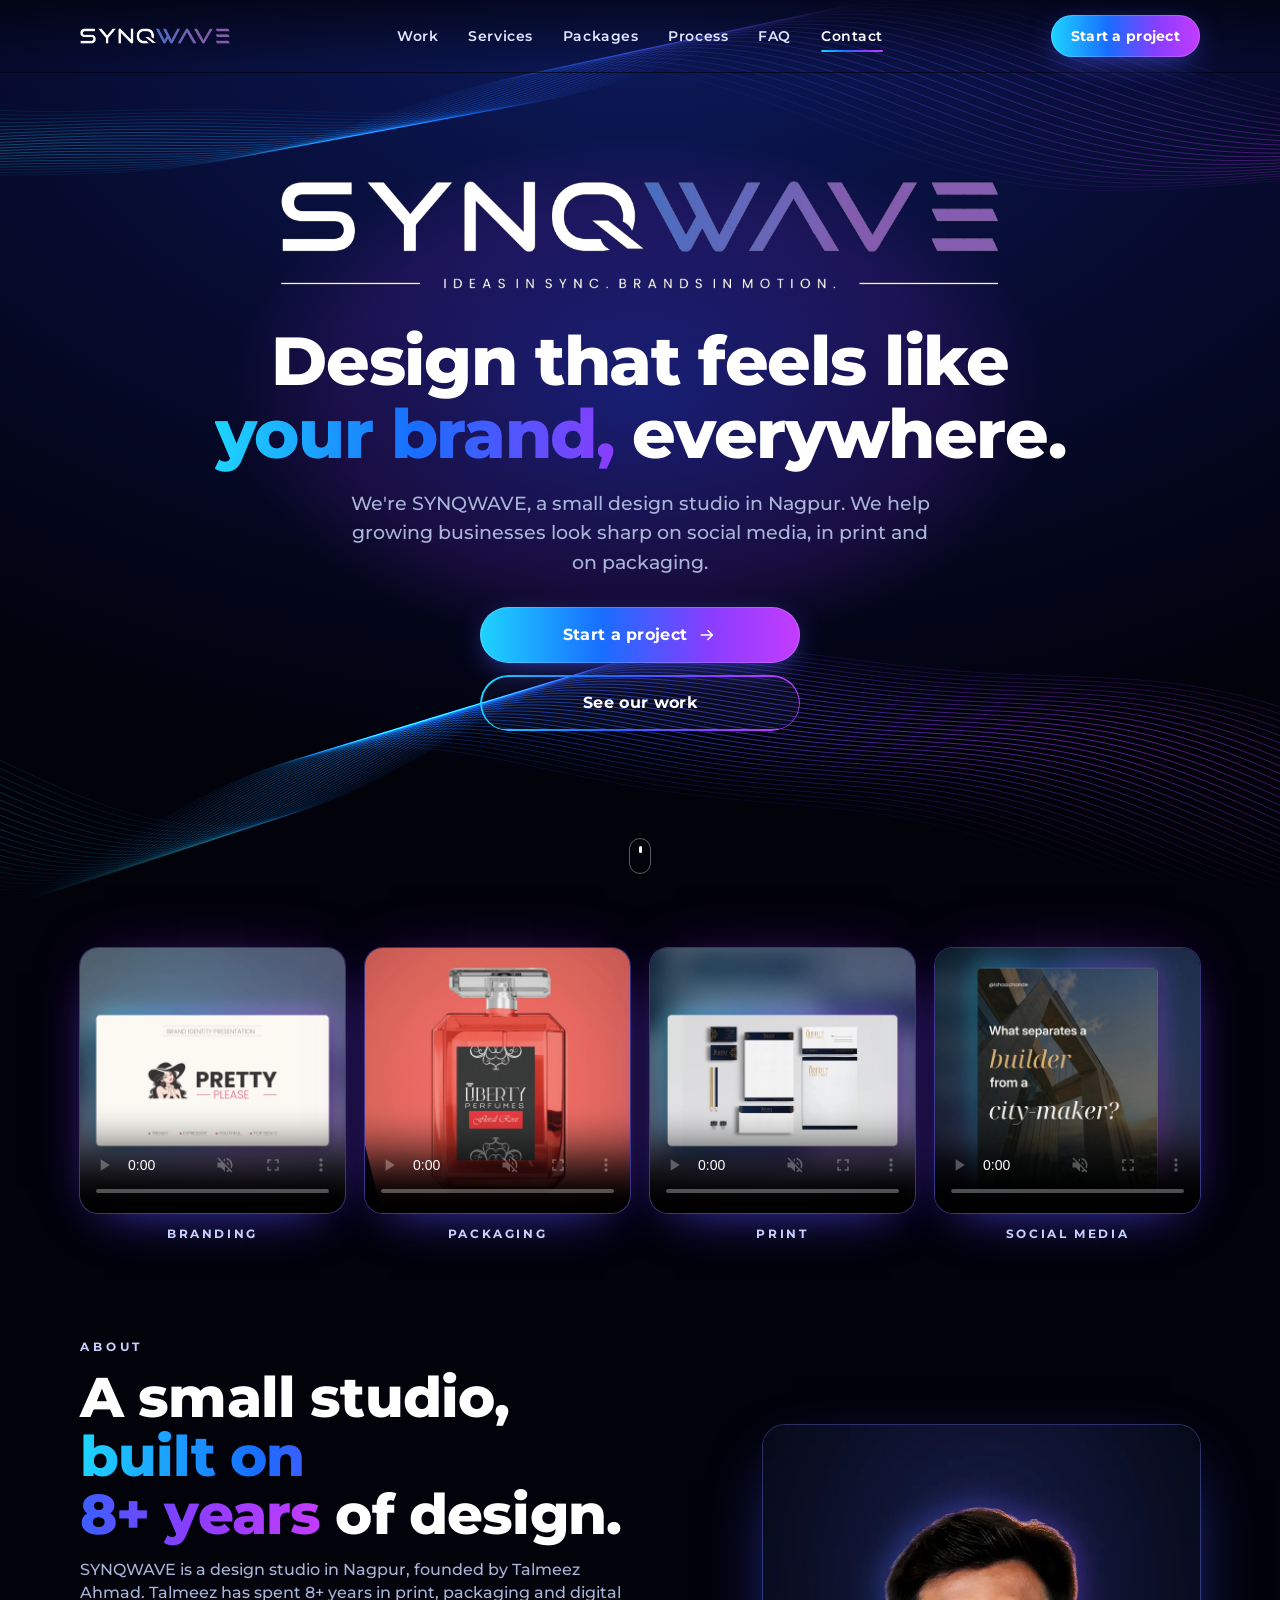
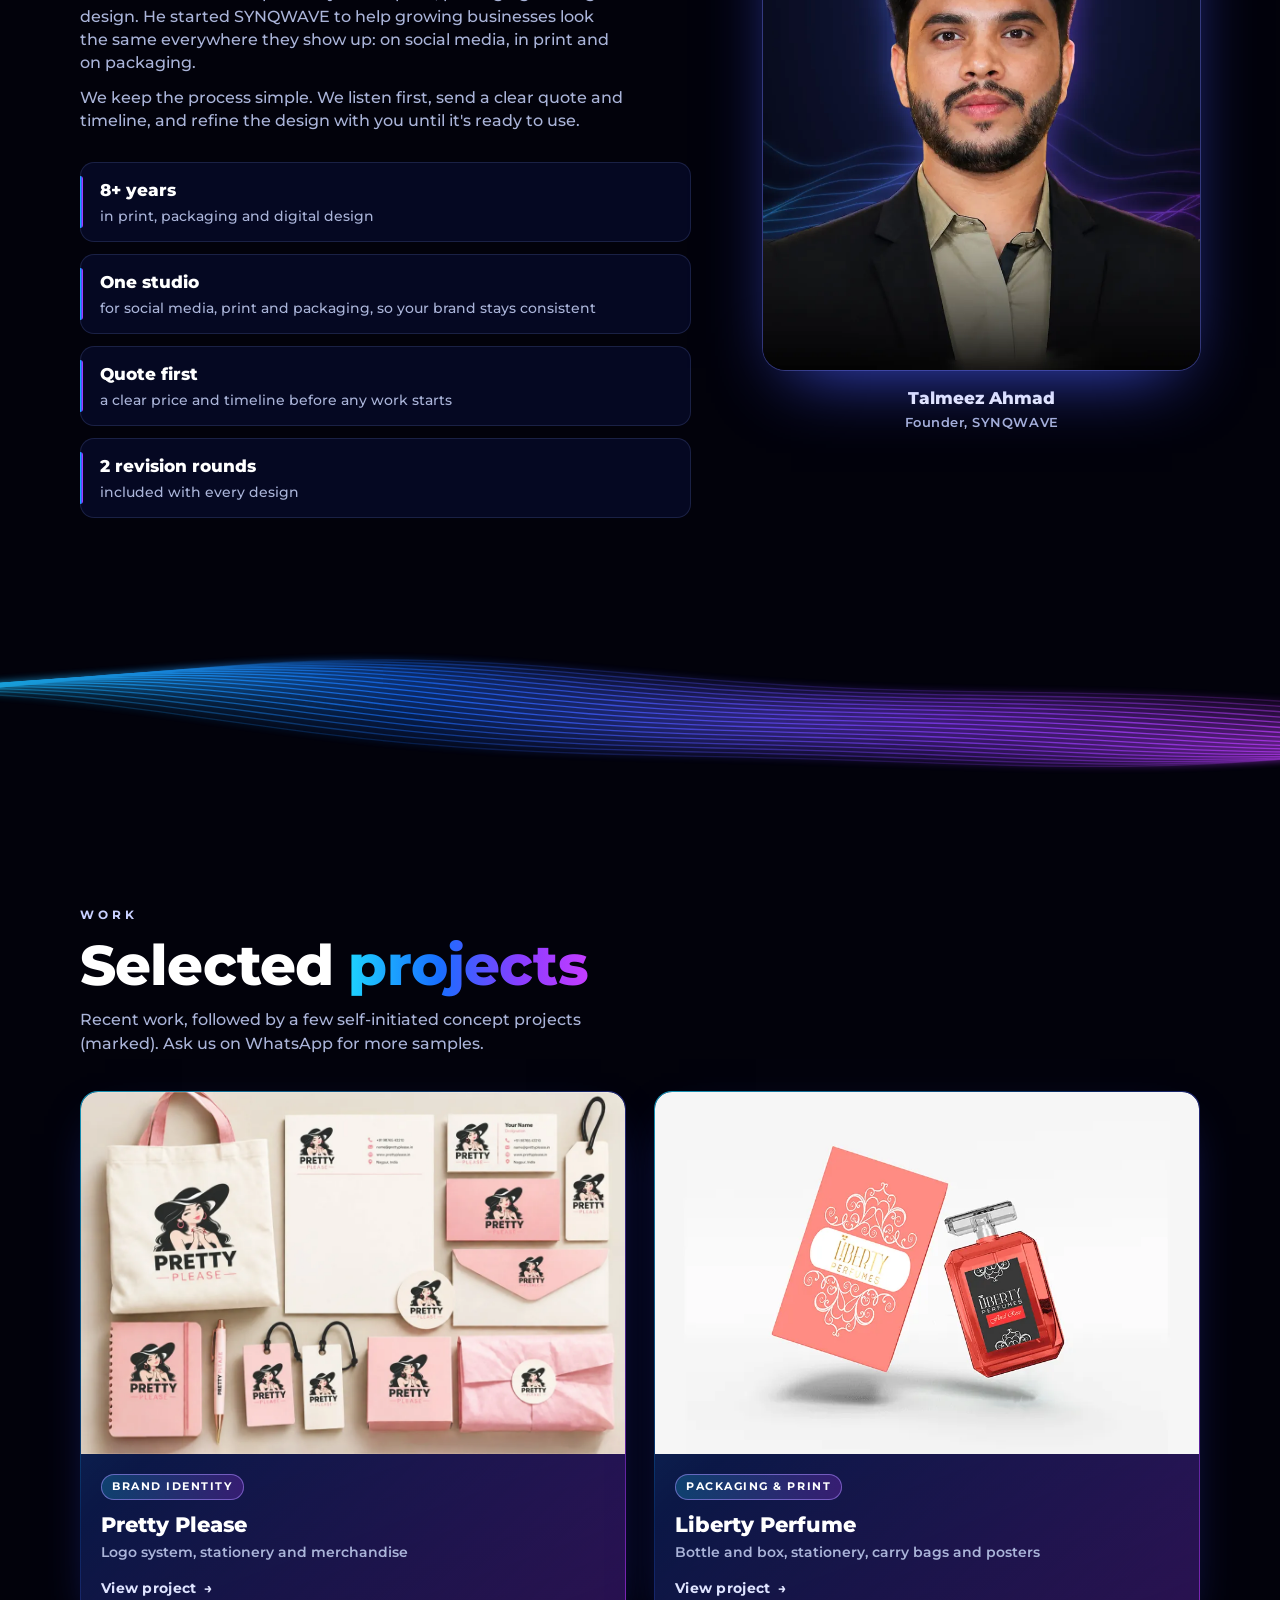
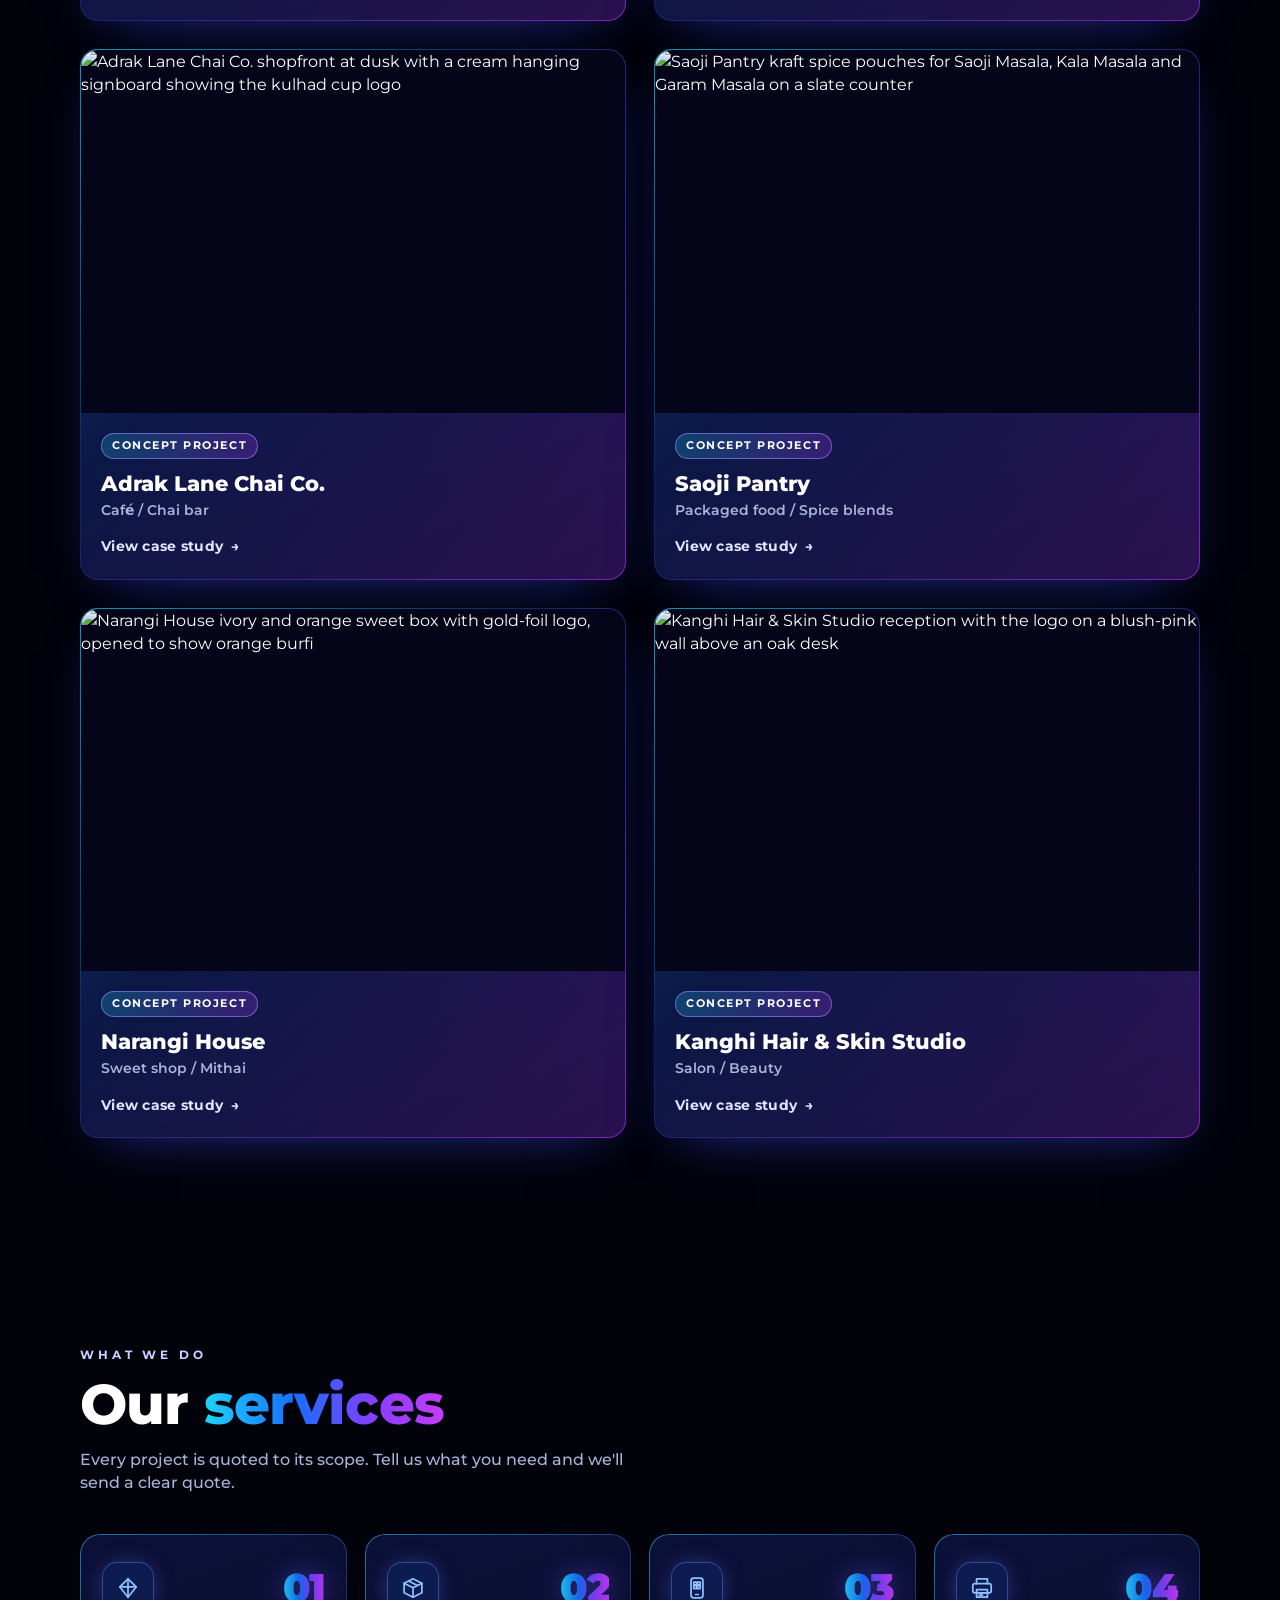
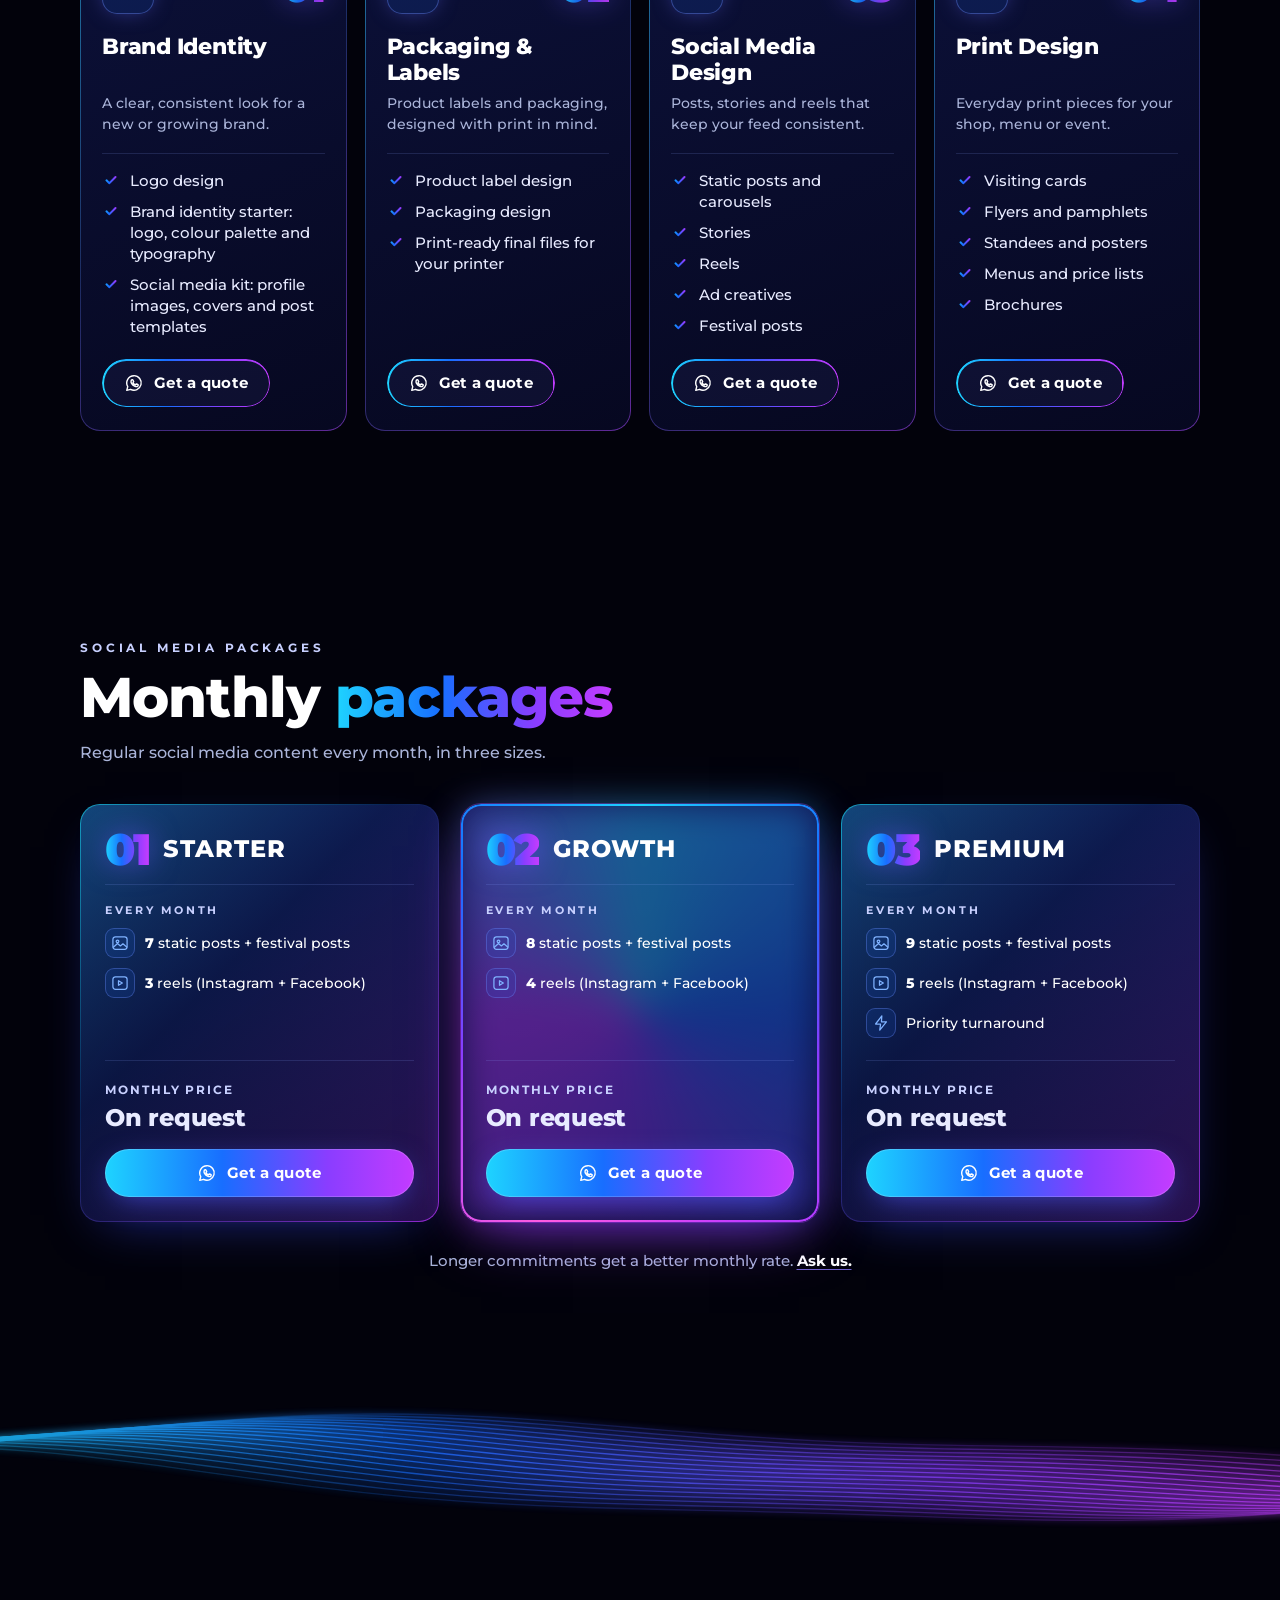
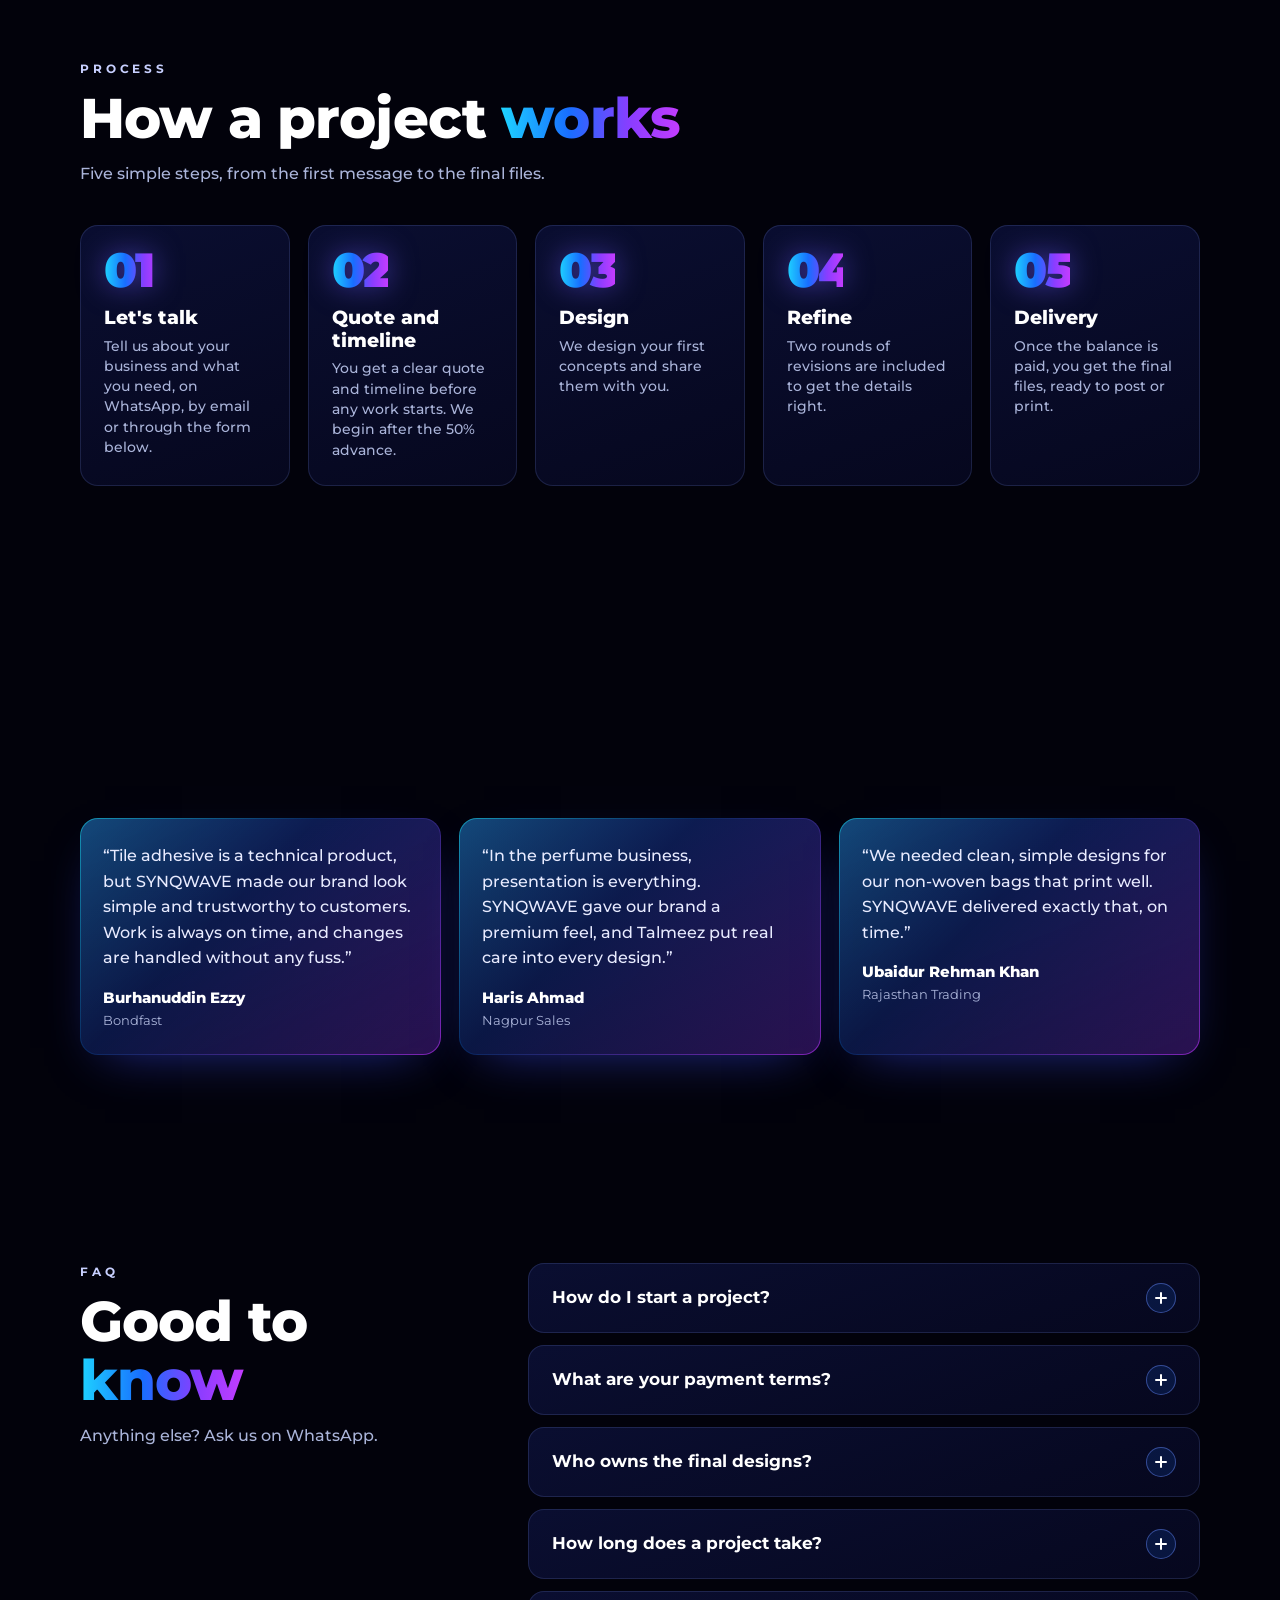
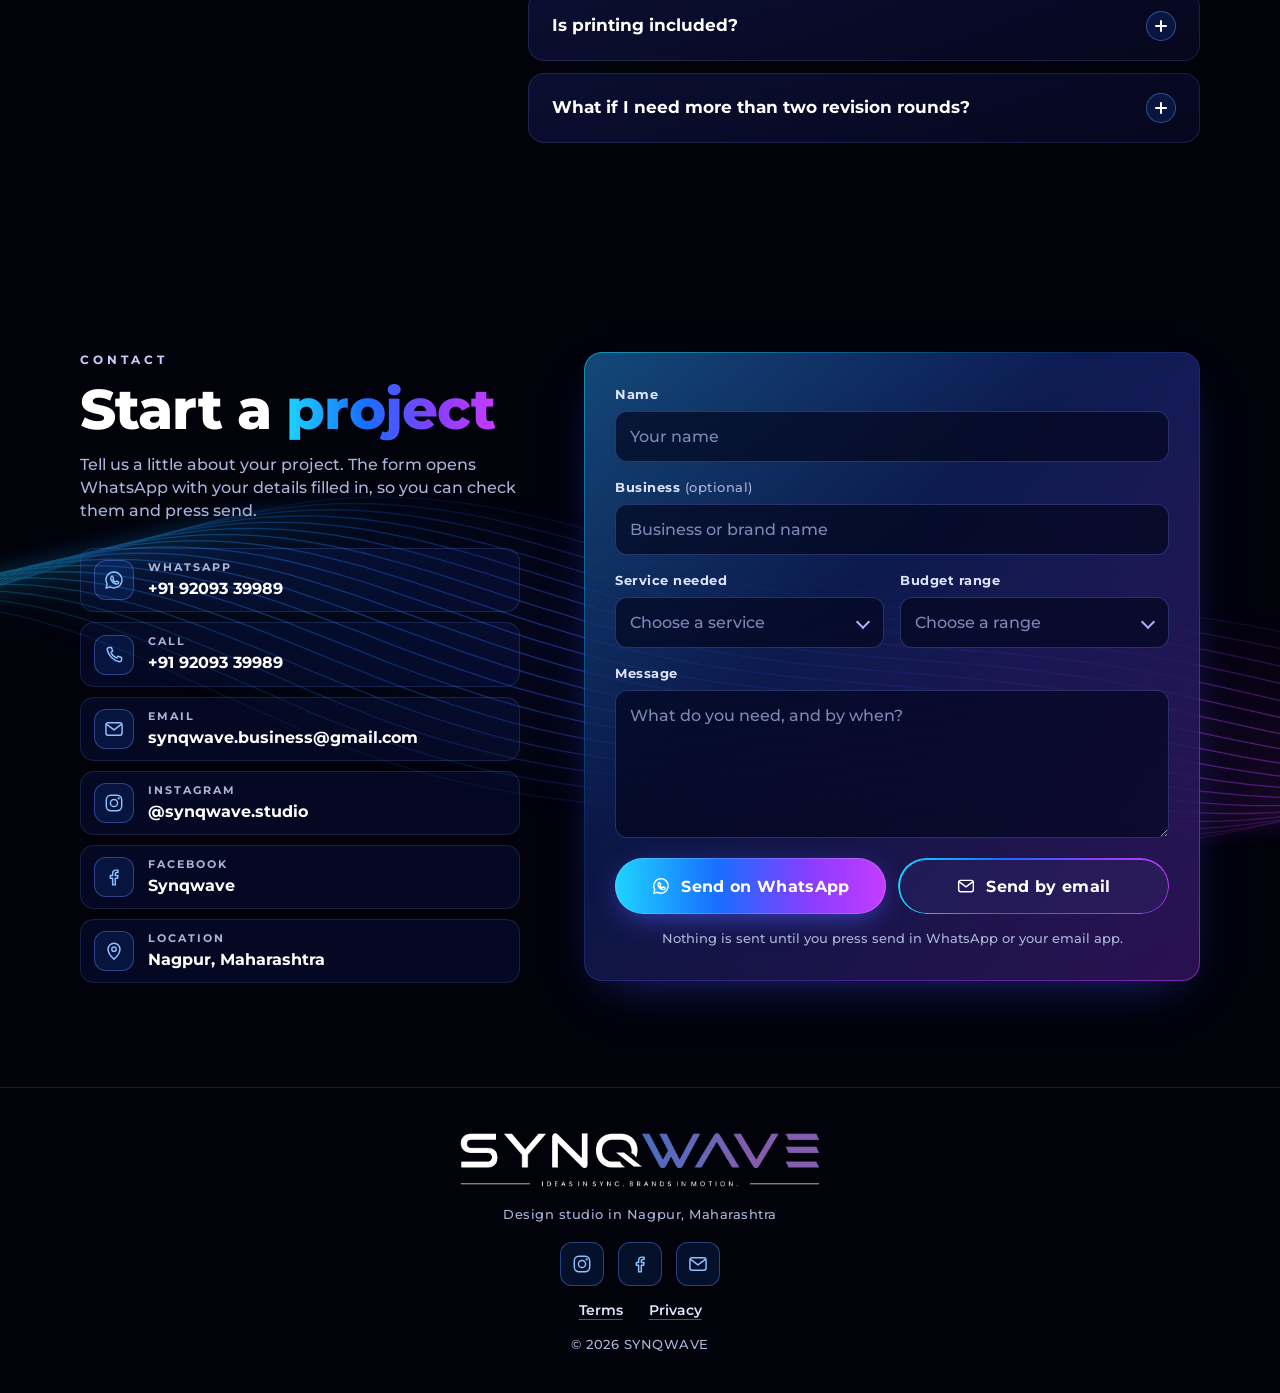
==== index.html @ 91fc38eb "Footer: add Email icon button (mailto, after Instagram/Facebook); contact Email row: fluid font on n" ====
<!doctype html>
<html lang="en">
<head>
<meta charset="utf-8">
<meta name="viewport" content="width=device-width, initial-scale=1, viewport-fit=cover">
<title>SYNQWAVE | Creative Design &amp; Branding Studio in Nagpur</title>
<meta name="description" content="SYNQWAVE is a small design studio in Nagpur, Maharashtra. Brand identity, packaging and labels, social media design and print design for growing businesses.">
<link rel="canonical" href="https://synqwave.co/">
<meta name="theme-color" content="#02020b">
<meta property="og:site_name" content="SYNQWAVE">
<meta property="og:title" content="SYNQWAVE | Creative Design &amp; Branding Studio in Nagpur">
<meta property="og:description" content="Design that feels like your brand, everywhere. A small design studio in Nagpur for social media, print and packaging.">
<meta property="og:type" content="website">
<meta property="og:url" content="https://synqwave.co/">
<meta property="og:image" content="https://synqwave.co/og.jpg">
<meta property="og:image:alt" content="SYNQWAVE logo: Ideas in sync. Brands in motion.">
<meta property="og:image:width" content="1200">
<meta property="og:image:height" content="630">
<meta property="og:locale" content="en_IN">
<meta name="twitter:card" content="summary_large_image">
<meta name="twitter:title" content="SYNQWAVE | Creative Design &amp; Branding Studio in Nagpur">
<meta name="twitter:description" content="SYNQWAVE is a small design studio in Nagpur, Maharashtra. Brand identity, packaging and labels, social media design and print design for growing businesses.">
<meta name="twitter:image" content="https://synqwave.co/og.jpg">
<link rel="icon" href="assets/favicon.png">
<link rel="preload" href="assets/montserrat.woff2" as="font" type="font/woff2" crossorigin>
<link rel="preload" href="assets/synqwave-logo.png" as="image">
<link rel="stylesheet" href="styles.css?v=4m">
<script type="application/ld+json">{"@context": "https://schema.org", "@type": "LocalBusiness", "name": "SYNQWAVE", "description": "SYNQWAVE is a small design studio in Nagpur, Maharashtra. Brand identity, packaging and labels, social media design and print design for growing businesses.", "url": "https://synqwave.co/", "image": "https://synqwave.co/og.jpg", "logo": "https://synqwave.co/og.jpg", "telephone": "+91 92093 39989", "email": "synqwave.business@gmail.com", "address": {"@type": "PostalAddress", "addressLocality": "Nagpur", "addressRegion": "Maharashtra", "addressCountry": "IN"}, "founder": {"@type": "Person", "name": "Talmeez Ahmad"}}</script>
<script src="content.js?v=4m" defer></script>
<script src="main.js?v=4m" defer></script>
</head>
<body>
<svg width="0" height="0" style="position:absolute" aria-hidden="true">
  <symbol id="i-wa" viewBox="0 0 24 24"><path d="M12 3.2a8.7 8.7 0 0 0-7.5 13.1L3.3 20.8l4.6-1.2A8.7 8.7 0 1 0 12 3.2z"/><path d="M9 8.4c.2-.4.5-.4.8-.4h.5c.2 0 .4.1.5.4l.7 1.7c.1.2 0 .5-.1.6l-.5.6c-.1.1-.2.3 0 .5.3.6 1.3 1.8 2.6 2.3.2.1.4 0 .5-.1l.6-.7c.2-.2.4-.2.6-.1l1.6.8c.2.1.3.3.3.5 0 .6-.3 1.4-1.1 1.7-.7.3-1.6.4-3.4-.4-1.9-.9-3.3-2.8-3.7-3.6-.4-.8-.6-1.7-.4-2.5.1-.6.3-1 .5-1.3z"/></symbol>
  <symbol id="i-call" viewBox="0 0 24 24"><path d="M6.6 3.8h2.6l1.4 4-2 1.3a11.5 11.5 0 0 0 6.3 6.3l1.3-2 4 1.4v2.6a2 2 0 0 1-2.2 2A16.8 16.8 0 0 1 4.6 6a2 2 0 0 1 2-2.2z"/></symbol>
  <symbol id="i-mail" viewBox="0 0 24 24"><rect x="3.2" y="5.2" width="17.6" height="13.6" rx="2.4"/><path d="M4 7l8 6 8-6"/></symbol>
  <symbol id="i-ig" viewBox="0 0 24 24"><rect x="3.6" y="3.6" width="16.8" height="16.8" rx="5"/><circle cx="12" cy="12" r="3.9"/><circle cx="17.1" cy="6.9" r=".5"/></symbol>
  <symbol id="i-fb" viewBox="0 0 24 24"><path d="M13.4 20.6v-7.3h2.5l.4-2.9h-2.9V8.6c0-.8.3-1.4 1.5-1.4h1.5V4.6c-.3 0-1.2-.1-2.2-.1-2.2 0-3.7 1.3-3.7 3.8v2.1H8v2.9h2.5v7.3z"/></symbol>
  <symbol id="i-pin" viewBox="0 0 24 24"><path d="M12 21s-6.5-6.1-6.5-11A6.5 6.5 0 0 1 18.5 10c0 4.9-6.5 11-6.5 11z"/><circle cx="12" cy="10" r="2.4"/></symbol>
  <symbol id="i-arrow" viewBox="0 0 24 24"><path d="M5 12h13M13 6.5l5.5 5.5-5.5 5.5"/></symbol>
</svg>
<a class="skip" href="#main">Skip to content</a>

<header class="nav" id="nav">
  <div class="wrap nav-in">
    <a class="brand" href="#home" aria-label="SYNQWAVE home"><img src="assets/synqwave-wordmark.png" alt="SYNQWAVE" width="560" height="58"></a>
    <nav class="links" aria-label="Main">
      <a href="#work">Work</a><a href="#services">Services</a><a href="#packages">Packages</a><a href="#process">Process</a><a href="#faq">FAQ</a><a href="#contact">Contact</a>
    </nav>
    <div class="nav-act">
      <a class="btn btn-p btn-sm nav-cta" href="#contact">Start a project</a>
      <button class="burger" id="burger" type="button" aria-label="Open menu" aria-expanded="false" aria-controls="menu"><span></span><span></span><span></span></button>
    </div>
  </div>
  <div class="menu" id="menu" hidden>
    <nav class="menu-in wrap" aria-label="Mobile">
      <a href="#work"><i>01</i>Work</a>
      <a href="#services"><i>02</i>Services</a>
      <a href="#packages"><i>03</i>Packages</a>
      <a href="#process"><i>04</i>Process</a>
      <a href="#faq"><i>05</i>FAQ</a>
      <a href="#contact"><i>06</i>Contact</a>
      <a class="btn btn-p btn-lg" href="#contact">Start a project</a>
      <a class="menu-call" href="https://wa.me/919209339989" target="_blank" rel="noopener">or WhatsApp +91 92093 39989</a>
    </nav>
  </div>
</header>

<main id="main">
<section class="hero" id="home">
  <canvas class="hero-waves" id="waves" aria-hidden="true"></canvas>
  <div class="hero-glow" aria-hidden="true"></div>
  <div class="wrap hero-in">
    <div class="logo-wrap"><img class="logo" src="assets/synqwave-logo.png" alt="SYNQWAVE logo: Ideas in sync. Brands in motion." width="1086" height="167"><span class="shine" aria-hidden="true"></span></div>
    <h1 class="headline"><span class="ln ln1">Design that feels like</span> <span class="ln ln2"><span class="grad-anim">your brand,</span> everywhere.</span></h1>
    <p class="lead">We're SYNQWAVE, a small design studio in Nagpur. We help growing businesses look sharp on social media, in print and on packaging.</p>
    <div class="cta hero-cta">
      <a class="btn btn-p btn-lg pulse" href="#contact">Start a project<svg class="bi" aria-hidden="true"><use href="#i-arrow"/></svg></a>
      <a class="btn btn-g btn-lg" href="#work">See our work</a>
    </div>
  </div>
  <a class="scroll" href="#about" aria-label="Scroll to About"></a>
</section>

<section class="svc-sec" id="services-video" aria-label="Services">
  <div class="wrap">
    <!-- Service videos (right after the hero): set serviceVideos in content.js. Hidden while empty. -->
    <div class="svc-row" id="svc-row" hidden></div>
  </div>
</section>

<section class="about" id="about">
  <div class="wrap about-in">
    <div class="about-txt">
      <div class="rv">
        <span class="kicker">About</span>
        <h2 class="h2">A small studio, <span class="grad">built on <span class="nw">8+ years</span></span> of design.</h2>
        <p class="intro">SYNQWAVE is a design studio in Nagpur, founded by Talmeez Ahmad. Talmeez has spent 8+ years in print, packaging and digital design. He started SYNQWAVE to help growing businesses look the same everywhere they show up: on social media, in print and on packaging.</p>
        <p class="intro">We keep the process simple. We listen first, send a clear quote and timeline, and refine the design with you until it's ready to use.</p>
      </div>
      <ul class="facts" data-stagger>
        <li class="rv"><b>8+ years</b><span>in print, packaging and digital design</span></li>
        <li class="rv"><b>One studio</b><span>for social media, print and packaging, so your brand stays consistent</span></li>
        <li class="rv"><b>Quote first</b><span>a clear price and timeline before any work starts</span></li>
        <li class="rv"><b>2 revision rounds</b><span>included with every design</span></li>
      </ul>
    </div>
    <figure class="founder rv" id="founder">
      <div class="founder-frame" id="founder-frame">
        <img class="waves drift" src="assets/waves-band.svg" alt="" aria-hidden="true">
        <img class="founder-logo" src="assets/synqwave-logo.png" alt="SYNQWAVE logo" width="1086" height="167" loading="lazy">
      </div>
      <figcaption><b>Talmeez Ahmad</b><span>Founder, SYNQWAVE</span></figcaption>
    </figure>
  </div>
</section>

<div class="band-wrap" aria-hidden="true"><img class="band drift" src="assets/waves-band.svg" alt=""></div>

<section class="work" id="work">
  <div class="wrap">
    <div class="rv">
      <span class="kicker">Work</span>
      <h2 class="h2">Selected <span class="grad">projects</span></h2>
      <p class="intro" id="work-intro" hidden>Recent work, followed by a few self-initiated concept projects (marked). Ask us on WhatsApp for more samples.</p>
    </div>
    <!-- Case studies: add entries to caseStudies in content.js. -->
    <div class="cases" id="cases" hidden></div>
    <!-- Case study viewer: filled from caseStudies in content.js when a card is tapped. -->
    <dialog class="cs" id="cs" aria-labelledby="cs-title">
      <button class="cs-x" type="button" aria-label="Close case study"><svg viewBox="0 0 24 24" aria-hidden="true"><path d="M6 6l12 12M18 6L6 18"/></svg></button>
      <div class="cs-scroll">
        <div class="cs-head"></div>
        <div class="cs-imgs"></div>
        <dl class="cs-dl"></dl>
        <div class="cs-foot"><a class="btn btn-p btn-md cs-cta" href="#contact">Start a project</a></div>
      </div>
    </dialog>
    <div class="empty panel rv" id="work-empty">
      <p>Selected projects coming soon. Ask us on WhatsApp for samples.</p>
      <a class="btn btn-p btn-md" href="https://wa.me/919209339989?text=Hi%20SYNQWAVE%2C%20could%20you%20share%20some%20samples%20of%20your%20work%3F" target="_blank" rel="noopener"><svg class="bi" aria-hidden="true"><use href="#i-wa"/></svg>Ask for samples</a>
    </div>
  </div>
</section>

<section id="services">
  <div class="wrap">
    <div class="rv">
      <span class="kicker">What we do</span>
      <h2 class="h2">Our <span class="grad">services</span></h2>
      <p class="intro">Every project is quoted to its scope. Tell us what you need and we'll send a clear quote.</p>
    </div>
    <div class="svcs" data-stagger>
<article class="svc card rv" id="svc-01">
  <div class="svc-top"><span class="sic"><svg class="lic" viewBox="0 0 24 24" aria-hidden="true"><path d="M12 3.5l7.5 7.5-7.5 9.5L4.5 11z"/><path d="M12 3.5v17M4.5 11h15"/></svg></span><span class="num sm">01</span></div>
  <h3>Brand Identity</h3>
  <p class="sub">A clear, consistent look for a new or growing brand.</p>
  <ul class="ticks"><li>Logo design</li><li>Brand identity starter: logo, colour palette and typography</li><li>Social media kit: profile images, covers and post templates</li></ul>
  <a class="btn btn-g btn-md quote" href="https://wa.me/919209339989?text=Hi%20SYNQWAVE%2C%20I%27d%20like%20a%20quote%20for%20Brand%20Identity." target="_blank" rel="noopener"><svg class="bi" aria-hidden="true"><use href="#i-wa"/></svg>Get a quote</a>
</article>
<article class="svc card rv" id="svc-02">
  <div class="svc-top"><span class="sic"><svg class="lic" viewBox="0 0 24 24" aria-hidden="true"><path d="M3.8 7.6L12 3.5l8.2 4.1v8.8L12 20.5l-8.2-4.1z"/><path d="M3.8 7.6L12 11.7l8.2-4.1M12 11.7v8.8"/><path d="M7.9 5.6l8.2 4.1"/></svg></span><span class="num sm">02</span></div>
  <h3>Packaging &amp; Labels</h3>
  <p class="sub">Product labels and packaging, designed with print in mind.</p>
  <ul class="ticks"><li>Product label design</li><li>Packaging design</li><li>Print-ready final files for your printer</li></ul>
  <a class="btn btn-g btn-md quote" href="https://wa.me/919209339989?text=Hi%20SYNQWAVE%2C%20I%27d%20like%20a%20quote%20for%20Packaging%20%26%20Labels." target="_blank" rel="noopener"><svg class="bi" aria-hidden="true"><use href="#i-wa"/></svg>Get a quote</a>
</article>
<article class="svc card rv" id="svc-03">
  <div class="svc-top"><span class="sic"><svg class="lic" viewBox="0 0 24 24" aria-hidden="true"><rect x="6.5" y="2.8" width="11" height="18.4" rx="2.4"/><path d="M9 6.5h2.6v2.6H9zM12.4 6.5H15v2.6h-2.6zM9 9.9h2.6v2.6H9zM12.4 9.9H15v2.6h-2.6z"/><path d="M10.8 18h2.4"/></svg></span><span class="num sm">03</span></div>
  <h3>Social Media Design</h3>
  <p class="sub">Posts, stories and reels that keep your feed consistent.</p>
  <ul class="ticks"><li>Static posts and carousels</li><li>Stories</li><li>Reels</li><li>Ad creatives</li><li>Festival posts</li></ul>
  <a class="btn btn-g btn-md quote" href="https://wa.me/919209339989?text=Hi%20SYNQWAVE%2C%20I%27d%20like%20a%20quote%20for%20Social%20Media%20Design." target="_blank" rel="noopener"><svg class="bi" aria-hidden="true"><use href="#i-wa"/></svg>Get a quote</a>
</article>
<article class="svc card rv" id="svc-04">
  <div class="svc-top"><span class="sic"><svg class="lic" viewBox="0 0 24 24" aria-hidden="true"><path d="M7 8V3.5h10V8"/><rect x="3.5" y="8" width="17" height="8.5" rx="2"/><path d="M7 13.5h10v7H7z"/><path d="M9.5 16.5h5M9.5 18.5h3"/></svg></span><span class="num sm">04</span></div>
  <h3>Print Design</h3>
  <p class="sub">Everyday print pieces for your shop, menu or event.</p>
  <ul class="ticks"><li>Visiting cards</li><li>Flyers and pamphlets</li><li>Standees and posters</li><li>Menus and price lists</li><li>Brochures</li></ul>
  <a class="btn btn-g btn-md quote" href="https://wa.me/919209339989?text=Hi%20SYNQWAVE%2C%20I%27d%20like%20a%20quote%20for%20Print%20Design." target="_blank" rel="noopener"><svg class="bi" aria-hidden="true"><use href="#i-wa"/></svg>Get a quote</a>
</article>
    </div>
  </div>
</section>

<section id="packages">
  <div class="wrap">
    <div class="rv">
      <span class="kicker">Social media packages</span>
      <h2 class="h2">Monthly <span class="grad">packages</span></h2>
      <p class="intro">Regular social media content every month, in three sizes.</p>
    </div>
    <div class="pkgs" data-stagger>
<article class="pkg rv" data-tier="starter">
  <header class="pkg-head"><span class="num sm">01</span><h3>Starter</h3></header>
  <p class="lbl">Every month</p>
  <ul class="inc"><li><svg class="ic" viewBox="0 0 24 24" aria-hidden="true"><rect x="3.5" y="4.5" width="17" height="15" rx="3"/><circle cx="9" cy="10" r="1.6"/><path d="M4 17l5-4.5 3.5 3 3-2.5 4.5 3.8"/></svg><span><b>7</b> static posts + festival posts</span></li><li><svg class="ic" viewBox="0 0 24 24" aria-hidden="true"><rect x="3.5" y="4.5" width="17" height="15" rx="3"/><path d="M10.2 9.3v5.4l4.6-2.7z"/></svg><span><b>3</b> reels (Instagram + Facebook)</span></li></ul>
  <div class="pbox" data-price><p class="pfrom">Monthly price</p><p class="big ask">On request</p></div>
  <a class="btn btn-p btn-md" href="https://wa.me/919209339989?text=Hi%20SYNQWAVE%2C%20could%20you%20send%20me%20a%20quote%20for%20the%20Starter%20package%3F" target="_blank" rel="noopener"><svg class="bi" aria-hidden="true"><use href="#i-wa"/></svg>Get a quote</a>
</article>
<article class="pkg feat rv" data-tier="growth"><span class="ring" aria-hidden="true"></span>
  <header class="pkg-head"><span class="num sm">02</span><h3>Growth</h3></header>
  <p class="lbl">Every month</p>
  <ul class="inc"><li><svg class="ic" viewBox="0 0 24 24" aria-hidden="true"><rect x="3.5" y="4.5" width="17" height="15" rx="3"/><circle cx="9" cy="10" r="1.6"/><path d="M4 17l5-4.5 3.5 3 3-2.5 4.5 3.8"/></svg><span><b>8</b> static posts + festival posts</span></li><li><svg class="ic" viewBox="0 0 24 24" aria-hidden="true"><rect x="3.5" y="4.5" width="17" height="15" rx="3"/><path d="M10.2 9.3v5.4l4.6-2.7z"/></svg><span><b>4</b> reels (Instagram + Facebook)</span></li></ul>
  <div class="pbox" data-price><p class="pfrom">Monthly price</p><p class="big ask">On request</p></div>
  <a class="btn btn-p btn-md" href="https://wa.me/919209339989?text=Hi%20SYNQWAVE%2C%20could%20you%20send%20me%20a%20quote%20for%20the%20Growth%20package%3F" target="_blank" rel="noopener"><svg class="bi" aria-hidden="true"><use href="#i-wa"/></svg>Get a quote</a>
</article>
<article class="pkg rv" data-tier="premium">
  <header class="pkg-head"><span class="num sm">03</span><h3>Premium</h3></header>
  <p class="lbl">Every month</p>
  <ul class="inc"><li><svg class="ic" viewBox="0 0 24 24" aria-hidden="true"><rect x="3.5" y="4.5" width="17" height="15" rx="3"/><circle cx="9" cy="10" r="1.6"/><path d="M4 17l5-4.5 3.5 3 3-2.5 4.5 3.8"/></svg><span><b>9</b> static posts + festival posts</span></li><li><svg class="ic" viewBox="0 0 24 24" aria-hidden="true"><rect x="3.5" y="4.5" width="17" height="15" rx="3"/><path d="M10.2 9.3v5.4l4.6-2.7z"/></svg><span><b>5</b> reels (Instagram + Facebook)</span></li><li><svg class="ic" viewBox="0 0 24 24" aria-hidden="true"><path d="M13 3.5L5.5 13.2h6l-1 7.3 8-9.9h-6z"/></svg><span>Priority turnaround</span></li></ul>
  <div class="pbox" data-price><p class="pfrom">Monthly price</p><p class="big ask">On request</p></div>
  <a class="btn btn-p btn-md" href="https://wa.me/919209339989?text=Hi%20SYNQWAVE%2C%20could%20you%20send%20me%20a%20quote%20for%20the%20Premium%20package%3F" target="_blank" rel="noopener"><svg class="bi" aria-hidden="true"><use href="#i-wa"/></svg>Get a quote</a>
</article>
    </div>
    <p class="pk-note rv">Longer commitments get a better monthly rate. <a href="https://wa.me/919209339989?text=Hi%20SYNQWAVE%2C%20what%20is%20the%20monthly%20rate%20for%20a%20longer%20package%20commitment%3F" target="_blank" rel="noopener">Ask us.</a></p>
  </div>
</section>

<div class="band-wrap" aria-hidden="true"><img class="band drift" src="assets/waves-band.svg" alt=""></div>

<section class="process" id="process">
  <div class="wrap">
    <div class="rv">
      <span class="kicker">Process</span>
      <h2 class="h2">How a project <span class="grad">works</span></h2>
      <p class="intro">Five simple steps, from the first message to the final files.</p>
    </div>
    <ol class="steps" data-stagger><li class="step rv"><span class="num sm">01</span><div><h3>Let's talk</h3><p>Tell us about your business and what you need, on WhatsApp, by email or through the form below.</p></div></li><li class="step rv"><span class="num sm">02</span><div><h3>Quote and timeline</h3><p>You get a clear quote and timeline before any work starts. We begin after the 50% advance.</p></div></li><li class="step rv"><span class="num sm">03</span><div><h3>Design</h3><p>We design your first concepts and share them with you.</p></div></li><li class="step rv"><span class="num sm">04</span><div><h3>Refine</h3><p>Two rounds of revisions are included to get the details right.</p></div></li><li class="step rv"><span class="num sm">05</span><div><h3>Delivery</h3><p>Once the balance is paid, you get the final files, ready to post or print.</p></div></li></ol>
  </div>
</section>

<!-- Testimonials: add entries to testimonials in content.js. Hidden while empty. -->
<section class="testis" id="testimonials" hidden>
  <div class="wrap">
    <div class="rv">
      <span class="kicker">Testimonials</span>
      <h2 class="h2">What clients <span class="grad">say</span></h2>
    </div>
    <div class="t-grid" id="t-grid"></div>
  </div>
</section>

<section class="faq" id="faq">
  <div class="wrap faq-in">
    <div class="rv faq-head">
      <span class="kicker">FAQ</span>
      <h2 class="h2">Good to <span class="grad">know</span></h2>
      <p class="intro">Anything else? Ask us on WhatsApp.</p>
    </div>
    <div class="qa" data-stagger><details class="q rv"><summary><span>How do I start a project?</span><i class="pm" aria-hidden="true"></i></summary><div class="ans"><p>Message us on WhatsApp at <a class="nw" href="https://wa.me/919209339989" target="_blank" rel="noopener">+91 92093 39989</a>, email <a href="mailto:synqwave.business@gmail.com">synqwave.business@gmail.com</a>, or <a href="#contact">fill in the form below</a>. We'll reply with a few questions or a quote.</p></div></details><details class="q rv"><summary><span>What are your payment terms?</span><i class="pm" aria-hidden="true"></i></summary><div class="ans"><p>We take a 50% advance to start the work. The balance is due before we hand over the final files.</p></div></details><details class="q rv"><summary><span>Who owns the final designs?</span><i class="pm" aria-hidden="true"></i></summary><div class="ans"><p>You do. Ownership of the final designs transfers to you once the final payment is made.</p></div></details><details class="q rv"><summary><span>How long does a project take?</span><i class="pm" aria-hidden="true"></i></summary><div class="ans"><p>It depends on the job, but here's what we usually take (working days, after we have your brief and content):</p><ul class="tlist"><li><span>Social media posts and stories</span><b>1–2 days</b></li><li><span>Reels</span><b>2–3 days</b></li><li><span>Visiting cards, flyers, posters and menus</span><b>2–3 days</b></li><li><span>Logo design, including first concepts</span><b>4–6 days</b></li><li><span>Packaging and labels</span><b>5–7 days</b></li><li><span>Full brand identity</span><b>10–15 days</b></li><li class="wide"><span>Monthly packages: we plan the month's calendar with you in week one and deliver on a schedule.</span></li></ul><p>Need it urgently? Tell us; we'll be honest about whether we can do it. We confirm the exact timeline with every quote.</p></div></details><details class="q rv"><summary><span>Is printing included?</span><i class="pm" aria-hidden="true"></i></summary><div class="ans"><p>No. Our quotes cover design only. Printing cost is separate and depends on size, material and quantity.</p></div></details><details class="q rv"><summary><span>What if I need more than two revision rounds?</span><i class="pm" aria-hidden="true"></i></summary><div class="ans"><p>Two revision rounds are included. After that, each extra revision is ₹50.</p></div></details></div>
  </div>
</section>

<section class="contact" id="contact">
  <img class="waves drift" src="assets/waves-band.svg" alt="" aria-hidden="true">
  <div class="wrap contact-in">
    <div class="c-info rv">
      <span class="kicker">Contact</span>
      <h2 class="h2">Start a <span class="grad">project</span></h2>
      <p class="intro">Tell us a little about your project. The form opens WhatsApp with your details filled in, so you can check them and press send.</p>
      <ul class="c-list">
        <li><svg class="bi" aria-hidden="true"><use href="#i-wa"/></svg><div><span>WhatsApp</span><a href="https://wa.me/919209339989" target="_blank" rel="noopener">+91 92093 39989</a></div></li>
        <li><svg class="bi" aria-hidden="true"><use href="#i-call"/></svg><div><span>Call</span><a href="tel:+919209339989">+91 92093 39989</a></div></li>
        <li><svg class="bi" aria-hidden="true"><use href="#i-mail"/></svg><div><span>Email</span><a class="c-em" href="mailto:synqwave.business@gmail.com">synqwave.business<wbr>@gmail.com</a></div></li>
        <li><svg class="bi" aria-hidden="true"><use href="#i-ig"/></svg><div><span>Instagram</span><a href="https://www.instagram.com/synqwave.studio/" target="_blank" rel="noopener" aria-label="SYNQWAVE on Instagram, @synqwave.studio (opens in a new tab)">@synqwave.studio</a></div></li>
        <li><svg class="bi" aria-hidden="true"><use href="#i-fb"/></svg><div><span>Facebook</span><a href="https://www.facebook.com/profile.php?id=61596019736936" target="_blank" rel="noopener" aria-label="SYNQWAVE on Facebook (opens in a new tab)">Synqwave</a></div></li>
        <li><svg class="bi" aria-hidden="true"><use href="#i-pin"/></svg><div><span>Location</span><p>Nagpur, Maharashtra</p></div></li>
      </ul>
    </div>
    <form class="form panel rv" id="enquiry" novalidate>
      <div class="fld"><label for="f-name">Name</label><input id="f-name" name="name" type="text" autocomplete="name" required placeholder="Your name"></div>
      <div class="fld"><label for="f-business">Business <em>(optional)</em></label><input id="f-business" name="business" type="text" autocomplete="organization" placeholder="Business or brand name"></div>
      <div class="fld2">
        <div class="fld"><label for="f-service">Service needed</label><div class="sel"><select id="f-service" name="service" required>
          <option value="" selected disabled>Choose a service</option>
          <option>Brand Identity</option><option>Packaging &amp; Labels</option><option>Social Media Design</option><option>Print Design</option><option>Packages</option><option>Other</option>
        </select></div></div>
        <div class="fld"><label for="f-budget">Budget range</label><div class="sel"><select id="f-budget" name="budget">
          <option value="" selected disabled>Choose a range</option>
          <option>Under ₹5,000</option><option>₹5,000–15,000</option><option>₹15,000–50,000</option><option>₹50,000+</option><option>Not sure</option>
        </select></div></div>
      </div>
      <div class="fld"><label for="f-message">Message</label><textarea id="f-message" name="message" rows="5" required placeholder="What do you need, and by when?"></textarea></div>
      <p class="f-err" id="f-err" role="alert" hidden>Please fill in your name, the service and a short message.</p>
      <div class="f-act">
        <button class="btn btn-p btn-lg" type="submit"><svg class="bi" aria-hidden="true"><use href="#i-wa"/></svg>Send on WhatsApp</button>
        <button class="btn btn-g btn-lg" type="button" id="send-mail"><svg class="bi" aria-hidden="true"><use href="#i-mail"/></svg>Send by email</button>
      </div>
      <p class="f-note">Nothing is sent until you press send in WhatsApp or your email app.</p>
    </form>
  </div>
</section>
</main>

<footer>
  <div class="wrap foot-in">
    <img src="assets/synqwave-logo.png" alt="SYNQWAVE logo" width="1086" height="167" loading="lazy">
    <p class="f-loc">Design studio in Nagpur, Maharashtra</p>
    <nav class="f-social" aria-label="Social">
      <a href="https://www.instagram.com/synqwave.studio/" target="_blank" rel="noopener" aria-label="SYNQWAVE on Instagram (opens in a new tab)"><svg class="bi" aria-hidden="true"><use href="#i-ig"/></svg></a>
      <a href="https://www.facebook.com/profile.php?id=61596019736936" target="_blank" rel="noopener" aria-label="SYNQWAVE on Facebook (opens in a new tab)"><svg class="bi" aria-hidden="true"><use href="#i-fb"/></svg></a>
      <a href="mailto:synqwave.business@gmail.com" aria-label="Email SYNQWAVE"><svg class="bi" aria-hidden="true"><use href="#i-mail"/></svg></a>
    </nav>
    <nav class="f-links" aria-label="Legal"><a href="terms.html">Terms</a><a href="privacy.html">Privacy</a></nav>
    <p class="copy">© 2026 SYNQWAVE</p>
  </div>
</footer>
</body>
</html>
---- styles.css ----
@font-face{font-family:"Montserrat";src:url(assets/montserrat.woff2) format("woff2");font-weight:100 900;font-display:swap}
:root{--bg:#02020b;--navy:#0a1446;--blue:#186eff;--purple:#b634ff;--cyan:#1ed4ff;--txt:#fff;--mute:#aab4d9;--line:rgba(140,160,255,.16);
--grad:linear-gradient(90deg,#1ed4ff 0%,#186eff 38%,#8a3dff 72%,#c43cff 100%);--pad:20px;--max:1120px}
*{box-sizing:border-box;margin:0;padding:0}
html{overflow-x:clip;-webkit-text-size-adjust:100%;scroll-behavior:smooth;scroll-padding-top:72px}
body{overflow-x:clip;font-family:"Montserrat",system-ui,-apple-system,"Segoe UI",Roboto,Arial,sans-serif;background:var(--bg);color:var(--txt);line-height:1.45;
background-image:radial-gradient(120% 70% at 50% 0%,#0d1a5c 0%,#060a2c 45%,var(--bg) 80%);background-repeat:no-repeat;background-size:100% 1400px}
img,video,svg{display:block;max-width:100%}
.waves,.band{max-width:none}
a{color:inherit;text-decoration:none}
ul{list-style:none}
.wrap{width:100%;max-width:var(--max);margin:0 auto;padding:0 var(--pad)}
.grad{background:var(--grad);-webkit-background-clip:text;background-clip:text;color:transparent}
.nw{white-space:nowrap}
.sr{position:absolute;width:1px;height:1px;overflow:hidden;clip:rect(0 0 0 0);white-space:nowrap}


.btn{display:inline-flex;align-items:center;justify-content:center;gap:10px;font-weight:700;letter-spacing:.02em;border-radius:999px;white-space:nowrap;transition:transform .2s ease,box-shadow .2s ease,background .2s}
.btn .bi{width:20px;height:20px;fill:none;stroke:currentColor;stroke-width:1.7;stroke-linejoin:round;flex:none}
.btn-p{background:var(--grad);color:#fff;box-shadow:0 8px 30px -8px rgba(80,90,255,.75),inset 0 0 0 1px rgba(255,255,255,.18)}
.btn-p:hover{transform:translateY(-1px);box-shadow:0 12px 38px -8px rgba(120,80,255,.9),inset 0 0 0 1px rgba(255,255,255,.25)}
.btn-g{position:relative;color:#fff;background:rgba(120,140,255,.06)}
.btn-g::before{content:"";position:absolute;inset:0;border-radius:inherit;padding:1.5px;background:var(--grad);-webkit-mask:linear-gradient(#000 0 0) content-box,linear-gradient(#000 0 0);-webkit-mask-composite:xor;mask:linear-gradient(#000 0 0) content-box exclude,linear-gradient(#000 0 0);pointer-events:none}
.btn-g:hover{background:rgba(120,140,255,.14)}
.btn-sm{height:38px;padding:0 16px;font-size:13px}
.btn-lg{height:56px;padding:0 28px;font-size:16px}


.skip{position:absolute;left:12px;top:-60px;z-index:100;background:#fff;color:#000;padding:10px 14px;border-radius:10px;font-weight:700}
.skip:focus{top:12px}
:focus-visible{outline:2px solid #6fb6ff;outline-offset:3px;border-radius:8px}

/* nav */
.nav{position:fixed;inset:0 0 auto 0;z-index:60;transition:background .35s ease,border-color .35s ease,box-shadow .35s;border-bottom:1px solid transparent;
 background:linear-gradient(180deg,rgba(2,2,11,.7),rgba(2,2,11,0))}
.nav.scrolled,.nav.open{background:rgba(4,6,26,.86);-webkit-backdrop-filter:blur(14px);backdrop-filter:blur(14px);border-bottom-color:var(--line);box-shadow:0 10px 30px -20px rgba(0,0,0,.8)}
.nav-in{display:flex;align-items:center;justify-content:space-between;height:64px;gap:16px}
.brand{display:block;flex:none}
.brand img{width:128px;height:auto}
.links{display:none}
.nav-act{display:flex;align-items:center;gap:10px}
.wa-nav{height:38px;padding:0 14px}
.burger{width:44px;height:44px;margin-right:-8px;display:grid;place-content:center;gap:5px;background:none;border:0;cursor:pointer;color:#fff;border-radius:12px;-webkit-tap-highlight-color:transparent}
.burger span{display:block;width:22px;height:2px;border-radius:2px;background:currentColor;transition:transform .3s ease,opacity .2s ease}
.nav.open .burger span:nth-child(1){transform:translateY(7px) rotate(45deg)}
.nav.open .burger span:nth-child(2){opacity:0}
.nav.open .burger span:nth-child(3){transform:translateY(-7px) rotate(-45deg)}
.menu{position:fixed;left:0;right:0;top:64px;height:calc(100svh - 64px);background:rgba(4,6,26,.985);-webkit-backdrop-filter:blur(16px);backdrop-filter:blur(16px);overflow-y:auto;opacity:0;transform:translateY(-8px);transition:opacity .3s ease,transform .3s ease}
.menu[hidden]{display:block;visibility:hidden;pointer-events:none}
.nav.open .menu{opacity:1;transform:none;visibility:visible;pointer-events:auto}
.menu-in{display:flex;flex-direction:column;padding-top:18px;padding-bottom:32px}
.menu-in>a:not(.btn):not(.menu-call){display:flex;align-items:baseline;gap:16px;padding:18px 0;font-size:26px;font-weight:800;letter-spacing:-.01em;border-bottom:1px solid var(--line);opacity:0;transform:translateY(10px);transition:opacity .4s ease,transform .4s ease}
.menu-in i{font-style:normal;font-size:13px;font-weight:800;letter-spacing:.1em;background:var(--grad);-webkit-background-clip:text;background-clip:text;color:transparent;width:24px}
.nav.open .menu-in>a{opacity:1;transform:none}
.nav.open .menu-in>a:nth-child(2){transition-delay:.05s}.nav.open .menu-in>a:nth-child(3){transition-delay:.1s}.nav.open .menu-in>a:nth-child(4){transition-delay:.15s}
.menu-in .btn{margin-top:30px;width:100%}
.menu-call{margin-top:16px;text-align:center;color:var(--mute);font-weight:600;font-size:15px}
body.lock{overflow:hidden}

/* pulse (WhatsApp) */
.pulse{position:relative;isolation:isolate}
.pulse::after{content:"";position:absolute;inset:-1px;border-radius:inherit;box-shadow:0 0 0 2px rgba(140,110,255,.9),0 0 16px 2px rgba(110,90,255,.6);opacity:0;animation:pulse 2.8s ease-out infinite;pointer-events:none}
@keyframes pulse{0%{opacity:.9;transform:scale(1)}65%,100%{opacity:0;transform:scale(1.08,1.3)}}

/* hero */
.hero{position:relative;min-height:100vh;min-height:100svh;display:flex;flex-direction:column;justify-content:center;padding:96px 0 88px;overflow:hidden;isolation:isolate}
.hero-waves{position:absolute;inset:0;width:100%;height:100%;z-index:-2;pointer-events:none;-webkit-mask-image:linear-gradient(180deg,#000 0,#000 82%,transparent 100%);mask-image:linear-gradient(180deg,#000 0,#000 82%,transparent 100%)}
.hero-glow{position:absolute;left:50%;top:44%;width:min(120vw,1100px);aspect-ratio:1.6;transform:translate(-50%,-50%);z-index:-1;pointer-events:none;
 background:radial-gradient(closest-side,rgba(60,70,255,.32),rgba(150,50,255,.14) 55%,transparent 75%);animation:breathe 7s ease-in-out infinite alternate}
@keyframes breathe{from{opacity:.65}to{opacity:1}}
.hero-in{display:flex;flex-direction:column;align-items:center;text-align:center}
.logo-wrap{position:relative;width:100%;max-width:640px;margin:0 auto;overflow:hidden;animation:logoIn 1.4s cubic-bezier(.2,.7,.1,1) .15s both}
.logo{display:block;width:100%;height:auto;margin:0 auto}
@keyframes logoIn{from{clip-path:inset(0 50% 0 50%);opacity:0;filter:blur(6px);transform:scale(.96)}60%{opacity:1;filter:blur(0)}to{clip-path:inset(0 0 0 0);opacity:1;filter:none;transform:none}}
.shine{position:absolute;inset:0;background:linear-gradient(105deg,transparent 35%,rgba(255,255,255,.55) 50%,transparent 65%);mix-blend-mode:overlay;transform:translateX(-120%);animation:shine 1.6s ease-in-out 1.3s both;pointer-events:none}
@keyframes shine{to{transform:translateX(120%)}}
.grad-anim{background:linear-gradient(90deg,#1ed4ff,#186eff,#8a3dff,#c43cff,#8a3dff,#186eff,#1ed4ff);background-size:300% 100%;-webkit-background-clip:text;background-clip:text;color:transparent;animation:gradMove 7s linear infinite}
@keyframes gradMove{to{background-position:300% 0}}
@keyframes up{from{opacity:0;transform:translateY(24px)}to{opacity:1;transform:none}}
.hero .lead{margin-top:18px;color:var(--mute);font-size:clamp(15px,4vw,19px);font-weight:500;animation:up .9s cubic-bezier(.2,.7,.1,1) 1.15s both;max-width:34em}
.hero-cta{animation:up .9s cubic-bezier(.2,.7,.1,1) 1.3s both}
.cta{margin-top:30px;display:flex;flex-direction:column;align-items:center;gap:12px;width:100%}
.cta .btn{width:100%;max-width:320px}
.scroll{position:absolute;left:50%;bottom:26px;margin-left:-11px;width:22px;height:36px;border-radius:12px;border:1.5px solid rgba(255,255,255,.35);animation:up .9s ease 1.8s both}
.scroll::after{content:"";position:absolute;left:50%;top:7px;width:3px;height:7px;margin-left:-1.5px;border-radius:2px;background:#fff;animation:sc 1.8s ease-in-out infinite}
@keyframes sc{0%{opacity:0;transform:translateY(0)}40%{opacity:1}100%{opacity:0;transform:translateY(10px)}}

/* section headings */
section{position:relative;padding:72px 0}
.kicker{display:block;font-size:12px;font-weight:700;letter-spacing:.32em;text-transform:uppercase;color:#c8d0ff;margin-bottom:12px}
.h2{text-wrap:balance;font-size:clamp(32px,9vw,56px);font-weight:800;line-height:1.05;letter-spacing:-.015em}
.intro{margin-top:14px;color:var(--mute);font-size:16px;font-weight:500;max-width:34em}

/* band */
.band-wrap{overflow:hidden;width:100%}
.band{display:block;width:120%;margin-left:-10%;height:120px;opacity:.85;pointer-events:none}

/* packages */
.pkgs{margin-top:40px;display:grid;gap:22px}
.pkg{border-radius:20px;padding:22px 20px 20px;display:flex;flex-direction:column;background:linear-gradient(165deg,rgba(18,26,86,.66),rgba(8,10,40,.78)) padding-box,linear-gradient(135deg,rgba(30,212,255,.75),rgba(24,110,255,.3) 40%,rgba(182,52,255,.8)) border-box;border:1px solid transparent;box-shadow:0 18px 50px -25px rgba(60,80,255,.6)}
.pkg.feat{box-shadow:0 0 0 1px rgba(182,52,255,.35),0 22px 60px -20px rgba(150,60,255,.7)}
.pkg-head{display:flex;align-items:center;gap:14px;padding-bottom:16px;border-bottom:1px solid var(--line)}
.pkg-head h3{font-size:24px;font-weight:800;text-transform:uppercase;letter-spacing:.04em}
.blk{padding-top:16px}
.lbl{font-size:11px;font-weight:700;letter-spacing:.24em;text-transform:uppercase;color:#c8d0ff;margin-bottom:10px}
.inc{display:grid;gap:10px}
.inc li{display:flex;align-items:center;gap:12px;font-size:15px;font-weight:500}
.inc b{font-weight:800}
.ic{width:34px;height:34px;flex:none;padding:6px;border-radius:10px;fill:none;stroke:#7fb2ff;stroke-width:1.5;stroke-linejoin:round;stroke-linecap:round;background:rgba(24,110,255,.12);box-shadow:inset 0 0 0 1px rgba(110,140,255,.35)}
.pbox{padding-top:18px;border-top:1px solid var(--line);margin-top:18px}
.big{font-size:32px;font-weight:800;color:#fff;letter-spacing:-.01em;font-variant-numeric:tabular-nums lining-nums;white-space:nowrap}
.big small{font-size:15px;font-weight:600;color:var(--mute);letter-spacing:0}

/* contact */
.contact{overflow:hidden;isolation:isolate}
.contact .waves{position:absolute;left:-10%;width:120%;height:70%;top:15%;z-index:-1;opacity:.45;pointer-events:none}

/* footer */
footer{padding:44px 0 40px;border-top:1px solid var(--line);text-align:center}
footer img{width:min(78%,360px);height:auto;margin:0 auto}
footer p{margin-top:22px;font-size:13px;color:var(--mute);font-weight:500;letter-spacing:.04em}


.pkg{position:relative;transition:transform .35s ease,box-shadow .35s ease}
.pkg:hover,.pkg.tap{transform:translateY(-4px);box-shadow:0 0 0 1px rgba(120,140,255,.4),0 26px 60px -22px rgba(100,80,255,.9),0 0 60px -20px rgba(30,212,255,.45)}

/* featured animated border */
@property --ang{syntax:"<angle>";initial-value:0deg;inherits:false}
.pkg.feat{background:linear-gradient(165deg,rgba(22,24,96,.9),rgba(10,10,44,.92)) padding-box,transparent border-box}
.pkg.feat .ring{position:absolute;inset:-1px;border-radius:inherit;padding:1.6px;pointer-events:none;
 background:conic-gradient(from var(--ang),#1ed4ff,#186eff,#8a3dff,#c43cff,#ff5ce1,#8a3dff,#186eff,#1ed4ff);
 -webkit-mask:linear-gradient(#000 0 0) content-box,linear-gradient(#000 0 0);-webkit-mask-composite:xor;mask:linear-gradient(#000 0 0) content-box exclude,linear-gradient(#000 0 0);animation:spin 5s linear infinite}
.pkg.feat::after{content:"";position:absolute;inset:-1px;border-radius:inherit;z-index:-1;background:conic-gradient(from var(--ang),#1ed4ff,#186eff,#8a3dff,#c43cff,#1ed4ff);filter:blur(18px);opacity:.38;animation:spin 5s linear infinite;pointer-events:none}
.pkg.feat{isolation:isolate}
@keyframes spin{to{--ang:360deg}}
/* reveal motion (only when JS runs) */
.js .rv{opacity:0;transform:translateY(26px);transition:opacity .8s cubic-bezier(.2,.7,.1,1),transform .8s cubic-bezier(.2,.7,.1,1)}
.js .rv.in{opacity:1;transform:none}
.js [data-stagger]>*{transition-delay:calc(var(--i,0) * 90ms)}
.js .pkgs[data-stagger]>.pkg{transition-delay:0s}
.drift{animation:drift 14s ease-in-out infinite alternate}
@keyframes drift{from{transform:translateX(-3%)}to{transform:translateX(3%)}}
@media (prefers-reduced-motion:reduce){
 html{scroll-behavior:auto}
}
}

/* tablet / desktop */
@media (min-width:560px){
 .cta{flex-direction:row;justify-content:center}
 .cta .btn{width:auto;min-width:230px}
}
@media (min-width:760px){
 :root{--pad:40px}
 section{padding:104px 0}
 .num{font-size:88px}
 .band{height:180px}
}
@media (min-width:980px){
 .pkgs{grid-template-columns:repeat(3,1fr);align-items:stretch}
 :root{--max:1200px}
 .pkg{padding:26px 24px 24px}
 .pkg .pbox{margin-top:auto}
 .pkg>.blk:nth-last-child(2){padding-bottom:18px}
 .inc li{font-size:14px;gap:10px}
 .ic{width:30px;height:30px;padding:5px;border-radius:9px}
 .big{font-size:29px}
 .big small{font-size:13px}
}

@media (min-width:980px){
 .nav-in{height:72px}
 .brand img{width:150px}
 .links{display:flex;gap:34px;position:absolute;left:50%;transform:translateX(-50%)}
 .links a{position:relative;font-size:14px;font-weight:600;letter-spacing:.04em;color:#dfe4ff;padding:8px 0;transition:color .2s}
 .links a::after{content:"";position:absolute;left:0;right:0;bottom:2px;height:2px;border-radius:2px;background:var(--grad);transform:scaleX(0);transition:transform .3s ease}
 .links a:hover,.links a.act{color:#fff}.links a:hover::after,.links a.act::after{transform:none}
 .burger,.menu{display:none!important}
 .nav-cta{height:42px;padding:0 20px;font-size:14px}
 html{scroll-padding-top:80px}
 .hero{padding:110px 0 100px}
 .logo-wrap{max-width:720px}
 .js [data-stagger]>.pkg{transition-delay:calc(var(--i,0) * 120ms)}
}
@media (max-width:359px){.brand img{width:108px}.nav-cta{padding:0 12px;font-size:12px}}

/* process */
.steps{margin-top:40px;display:grid;gap:14px;counter-reset:s}
.step{position:relative;display:flex;gap:18px;align-items:flex-start;padding:22px 20px;border-radius:18px;background:linear-gradient(160deg,rgba(18,26,86,.5),rgba(8,10,40,.66));box-shadow:inset 0 0 0 1px var(--line)}
.step .num.sm{font-size:40px;width:56px}
.step h3{font-size:19px;font-weight:800;line-height:1.2;padding-top:2px}
.step p{margin-top:6px;font-size:14px;color:var(--mute);font-weight:500}

/* faq */
.faq-in{display:grid;gap:34px}
.qa{display:grid;gap:12px}
.q{border-radius:16px;background:linear-gradient(160deg,rgba(18,26,86,.5),rgba(8,10,40,.66));box-shadow:inset 0 0 0 1px var(--line);transition:box-shadow .3s ease,background .3s ease}
.q[open]{box-shadow:inset 0 0 0 1px rgba(130,120,255,.6),0 18px 44px -26px rgba(100,80,255,.9)}
.q summary{display:flex;align-items:center;justify-content:space-between;gap:16px;padding:18px 20px;font-size:16px;font-weight:700;line-height:1.35;cursor:pointer;list-style:none;-webkit-tap-highlight-color:transparent}
.q summary::-webkit-details-marker{display:none}
.pm{position:relative;flex:none;width:30px;height:30px;border-radius:50%;background:rgba(24,110,255,.14);box-shadow:inset 0 0 0 1px rgba(110,140,255,.45);transition:transform .35s ease,background .3s}
.pm::before,.pm::after{content:"";position:absolute;left:50%;top:50%;width:12px;height:2px;margin:-1px 0 0 -6px;border-radius:2px;background:#fff;transition:transform .35s ease}
.pm::after{transform:rotate(90deg)}
.q[open] .pm{background:var(--grad);transform:rotate(180deg)}
.q[open] .pm::after{transform:rotate(0)}
.ans{overflow:hidden}
.ans p{padding:0 20px 20px;font-size:15px;color:#c9d0f0;font-weight:500;line-height:1.6}
.ans a{color:#fff;font-weight:700;text-decoration:underline;text-decoration-color:rgba(140,120,255,.8);text-underline-offset:3px}

@media (min-width:600px){
 
 .steps{grid-template-columns:repeat(2,1fr)}
}
@media (min-width:760px){
 .q summary{font-size:17px;padding:20px 24px}
 .ans p{padding:0 24px 22px}
}
@media (min-width:980px){
 .about-in{grid-template-columns:minmax(0,5fr) minmax(0,6fr);gap:64px;align-items:center}
 
 
 .steps{grid-template-columns:repeat(4,1fr);gap:18px}
 .step{flex-direction:column;gap:14px;padding:26px 24px}
 .step .num.sm{font-size:48px}
 .faq-in{grid-template-columns:minmax(0,4fr) minmax(0,7fr);gap:64px;align-items:start}
 .faq-head{position:sticky;top:110px}
}
@media (min-width:980px) and (max-width:1139px){
 .links{display:none}
 .burger{display:grid!important}
 .menu{display:block!important}
}
@media (min-width:1140px){
 .links{gap:30px}
}
@media (prefers-reduced-motion:reduce){
}

/* ===== v4 ===== */
.num{font-weight:900;font-size:64px;line-height:.82;letter-spacing:-.04em;background:var(--grad);-webkit-background-clip:text;background-clip:text;color:transparent;filter:drop-shadow(0 0 14px rgba(110,90,255,.55));flex:none}
.num.sm{font-size:44px}
.panel{border-radius:18px;background:linear-gradient(160deg,rgba(18,26,86,.62),rgba(8,10,40,.72)) padding-box,linear-gradient(135deg,rgba(30,212,255,.7),rgba(24,110,255,.35) 40%,rgba(182,52,255,.7)) border-box;border:1px solid transparent;box-shadow:0 18px 50px -25px rgba(60,80,255,.6)}
.lic{width:26px;height:26px;fill:none;stroke:#8fc0ff;stroke-width:1.6;stroke-linecap:round;stroke-linejoin:round}
.btn-md{height:48px;padding:0 22px;font-size:15px}
.btn .bi{stroke-linecap:round}

/* hero headline */
.headline{margin-top:34px;font-size:clamp(31px,8.3vw,68px);font-weight:800;line-height:1.08;letter-spacing:-.02em;text-wrap:balance;max-width:15em}
.headline .ln{display:inline;animation:up .9s cubic-bezier(.2,.7,.1,1) both}
.headline .ln1{animation-delay:.75s}.headline .ln2{animation-delay:.95s;display:inline-block}
.hero .lead{max-width:31em;line-height:1.55}

/* about */
.about{padding-top:80px}
.about-in{display:grid;gap:44px}
.about .intro+.intro{margin-top:12px}
.facts{margin-top:30px;display:grid;gap:12px}
.facts li{display:flex;flex-direction:column;gap:3px;padding:16px 18px 16px 20px;border-radius:14px;background:rgba(24,40,140,.18);box-shadow:inset 0 0 0 1px var(--line);position:relative;overflow:hidden}
.facts li::before{content:"";position:absolute;left:0;top:14px;bottom:14px;width:3px;border-radius:0 3px 3px 0;background:var(--grad)}
.facts b{font-size:17px;font-weight:800}
.facts span{font-size:14px;color:var(--mute);font-weight:500}
.founder{width:100%;max-width:420px;margin:0 auto}
.founder-frame{position:relative;aspect-ratio:4 / 5;border-radius:22px;overflow:hidden;display:grid;place-items:center;isolation:isolate;
 background:radial-gradient(90% 70% at 50% 40%,#101c66 0%,#070b32 55%,#02020b 100%);box-shadow:0 0 0 1px rgba(120,130,255,.35),0 26px 70px -28px rgba(70,90,255,.9)}
.founder-frame .waves{position:absolute;left:-30%;width:160%;max-width:none;bottom:4%;height:44%;opacity:.55;z-index:-1;pointer-events:none}
.founder-logo{width:78%;height:auto}
.founder-frame.has-photo{background:#05051a}
.founder-photo{position:absolute;inset:0;width:100%;height:100%;object-fit:cover}
.founder figcaption{margin-top:16px;display:flex;flex-direction:column;align-items:center;gap:2px;text-align:center}
.founder figcaption b{font-size:17px;font-weight:800}
.founder figcaption span{font-size:13px;color:var(--mute);font-weight:600;letter-spacing:.04em}

/* work */
.work{isolation:isolate}
.empty{margin-top:36px;padding:30px 22px;display:flex;flex-direction:column;align-items:center;gap:20px;text-align:center}
.empty p{font-size:17px;font-weight:600;line-height:1.45;max-width:26em;color:#e4e8ff}
.cases{margin-top:36px;display:flex;flex-wrap:wrap;justify-content:center;gap:22px}
.case{position:relative;flex:0 0 100%;min-width:0;display:flex;flex-direction:column;overflow:hidden;transition:transform .35s ease,box-shadow .35s ease}
.case:hover,.case.tap,.case:focus-within{transform:translateY(-4px);box-shadow:0 26px 60px -22px rgba(100,80,255,.9)}
.case-cover{aspect-ratio:3 / 2;overflow:hidden;background:#05051a;border-radius:17px 17px 0 0}
.case-cover img{width:100%;height:100%;object-fit:cover;transition:transform .6s cubic-bezier(.2,.7,.1,1)}
.case:hover .case-cover img{transform:scale(1.04)}
.case-body{flex:1;display:flex;flex-direction:column;align-items:flex-start;padding:20px 20px 22px}
.tag{display:inline-block;padding:5px 11px;border-radius:999px;font-size:11px;font-weight:700;letter-spacing:.14em;text-transform:uppercase;color:#cfd6ff;background:rgba(24,110,255,.14);box-shadow:inset 0 0 0 1px rgba(110,140,255,.4)}
.case h3{margin-top:12px;font-size:21px;font-weight:800;line-height:1.2}
.case-ind{margin-top:4px;font-size:14px;font-weight:600;color:var(--mute)}
.case-open{margin-top:auto;padding-top:16px;display:inline-flex;align-items:center;gap:8px;background:none;border:0;font:inherit;font-size:14px;font-weight:700;letter-spacing:.02em;color:#dfe4ff;cursor:pointer}
.case-open::after{content:"";position:absolute;inset:0;border-radius:18px}
.case-open:focus-visible{outline:none}
.case:has(.case-open:focus-visible){outline:2px solid #8fa0ff;outline-offset:3px}
.case-ar{display:inline-block;transition:transform .25s ease}
.case:hover .case-ar{transform:translateX(4px)}
.cs{position:fixed;inset:0;margin:0;width:100%;max-width:none;height:100%;max-height:none;padding:0;border:0;color:var(--txt);background:#04051a;overflow:hidden}
.cs[open]{display:block}
.cs::backdrop{background:rgba(2,2,14,.78);-webkit-backdrop-filter:blur(6px);backdrop-filter:blur(6px)}
.cs-scroll{height:100%;overflow-y:auto;overscroll-behavior:contain;-webkit-overflow-scrolling:touch;padding:22px var(--pad) calc(32px + env(safe-area-inset-bottom))}
.cs-x{position:absolute;z-index:2;top:calc(12px + env(safe-area-inset-top));right:12px;width:44px;height:44px;display:grid;place-items:center;border:0;border-radius:50%;cursor:pointer;color:#fff;background:rgba(10,14,50,.82);box-shadow:inset 0 0 0 1px rgba(140,160,255,.4),0 6px 20px -6px rgba(0,0,0,.6)}
.cs-x svg{width:20px;height:20px;fill:none;stroke:currentColor;stroke-width:2;stroke-linecap:round}
.cs-x:focus-visible{outline:2px solid #8fa0ff;outline-offset:2px}
.cs-head{display:flex;align-items:center;gap:16px;padding:calc(env(safe-area-inset-top) + 2px) 56px 0 0;min-height:64px}
.cs-logo{flex:none;width:64px;height:64px;border-radius:14px;object-fit:cover;box-shadow:0 0 0 1px rgba(140,160,255,.3)}
.cs-ht{min-width:0;display:flex;flex-direction:column;align-items:flex-start}
.cs h3{margin-top:8px;font-size:clamp(22px,6vw,30px);font-weight:800;line-height:1.15;letter-spacing:-.01em;text-wrap:balance}
.cs-imgs{margin-top:22px;display:grid;gap:12px}
.cs-imgs img{width:100%;height:auto;aspect-ratio:3 / 2;object-fit:cover;border-radius:14px;background:#0a0d30}
.cs-imgs img.nat{aspect-ratio:auto;object-fit:contain}
.cs-dl{margin-top:26px;display:grid;gap:20px}
.cs dt{font-size:11px;font-weight:700;letter-spacing:.2em;text-transform:uppercase;background:var(--grad);-webkit-background-clip:text;background-clip:text;color:transparent;width:max-content}
.cs dd{margin-top:6px;font-size:15px;color:#c9d0f0;font-weight:500;line-height:1.6}
.cs-foot{margin-top:28px;display:flex;justify-content:center}
.cs-foot .btn{width:100%;max-width:320px}
@media (min-width:600px){
 .case{flex-basis:calc((100% - 22px) / 2)}
 .cs-imgs{grid-template-columns:1fr 1fr}
 .cs-imgs img:first-child{grid-column:1 / -1}
 .cs-imgs img.nat:last-child:nth-child(even){grid-column:1 / -1}
}
@media (min-width:760px){
 .cs{inset:0;margin:auto;width:min(880px,calc(100% - 48px));height:auto;max-height:calc(100% - 48px);border-radius:22px;background:linear-gradient(160deg,#0c1450,#05061e) padding-box,linear-gradient(135deg,rgba(30,212,255,.7),rgba(24,110,255,.35) 40%,rgba(182,52,255,.7)) border-box;border:1px solid transparent;box-shadow:0 40px 120px -30px rgba(70,90,255,.7)}
 .cs[open]{display:flex;flex-direction:column}
 .cs-scroll{height:auto;max-height:calc(100vh - 48px);padding:32px 36px 36px}
 .cs-head{padding-top:0}
 .cs-x{top:16px;right:16px}
 .cs-dl{grid-template-columns:repeat(3,1fr);gap:28px}
}
@media (min-width:980px){
 .cases{gap:28px}
 .case{flex-basis:calc((100% - 28px) / 2)}
}

/* services */
.svcs{margin-top:40px;display:grid;gap:18px}
.card{position:relative;display:flex;flex-direction:column;padding:24px 22px 22px;border-radius:20px;background:linear-gradient(160deg,rgba(18,26,86,.6),rgba(8,10,40,.74));box-shadow:inset 0 0 0 1px var(--line);transition:transform .35s ease,box-shadow .35s ease}
.card::before{content:"";position:absolute;inset:0;border-radius:inherit;padding:1px;background:linear-gradient(135deg,rgba(30,212,255,.75),rgba(24,110,255,.2) 45%,rgba(182,52,255,.75));-webkit-mask:linear-gradient(#000 0 0) content-box,linear-gradient(#000 0 0);-webkit-mask-composite:xor;mask:linear-gradient(#000 0 0) content-box exclude,linear-gradient(#000 0 0);opacity:.6;transition:opacity .35s;pointer-events:none}
.card:hover,.card.tap{transform:translateY(-4px);box-shadow:inset 0 0 0 1px transparent,0 24px 54px -24px rgba(100,80,255,.95)}
.card:hover::before,.card.tap::before{opacity:1}
.svc-top{display:flex;align-items:center;justify-content:space-between}
.sic{display:grid;place-items:center;width:52px;height:52px;border-radius:15px;background:rgba(24,110,255,.13);box-shadow:inset 0 0 0 1px rgba(110,140,255,.4),0 0 24px -8px rgba(100,110,255,.8)}
.svc-top .num.sm{font-size:40px;opacity:.9}
.svc h3{margin-top:20px;font-size:23px;font-weight:800;line-height:1.15;letter-spacing:-.01em}
.svc .sub{margin-top:8px;font-size:14px;color:var(--mute);font-weight:500;line-height:1.5}
.ticks{margin-top:18px;padding-top:16px;border-top:1px solid var(--line);display:grid;gap:10px;margin-bottom:22px}
.ticks li{position:relative;padding-left:28px;font-size:15px;font-weight:500;line-height:1.4;color:#e8ebff}
.ticks li::before{content:"";position:absolute;left:0;top:1px;width:18px;height:18px;border-radius:50%;background:var(--grad);-webkit-mask:url('data:image/svg+xml;utf8,<svg xmlns="http://www.w3.org/2000/svg" viewBox="0 0 16 16"><path d="M4 8.3l2.6 2.5L12 5.3" fill="none" stroke="black" stroke-width="1.8" stroke-linecap="round" stroke-linejoin="round"/></svg>') center/100% no-repeat;mask:url('data:image/svg+xml;utf8,<svg xmlns="http://www.w3.org/2000/svg" viewBox="0 0 16 16"><path d="M4 8.3l2.6 2.5L12 5.3" fill="none" stroke="black" stroke-width="1.8" stroke-linecap="round" stroke-linejoin="round"/></svg>') center/100% no-repeat}
.quote{margin-top:auto;align-self:flex-start}

/* packages */
.pkg .lbl{margin-top:18px}
.pkg .pbox{margin-top:20px}
.pfrom{font-size:12px;font-weight:700;letter-spacing:.16em;text-transform:uppercase;color:#c8d0ff}
.big{margin-top:6px;line-height:1.1}
.big.ask{font-size:26px;color:#e8ebff}
.pkg>.btn{margin-top:18px;width:100%}
.pk-note{margin-top:28px;text-align:center;font-size:15px;color:var(--mute);font-weight:500}
.pk-note a{color:#fff;font-weight:700;text-decoration:underline;text-decoration-color:rgba(140,120,255,.8);text-underline-offset:3px}

/* testimonials */
.t-grid{margin-top:36px;display:grid;gap:18px}
.testi{padding:24px 22px}
.testi p{font-size:16px;line-height:1.6;color:#e8ebff;font-weight:500}
.testi figcaption{margin-top:16px;display:flex;flex-direction:column;gap:2px}
.testi figcaption b{font-size:15px;font-weight:800}
.testi figcaption span{font-size:13px;color:var(--mute)}

/* contact */
.contact-in{display:grid;gap:36px}
.c-list{margin-top:26px;display:grid;gap:10px}
.c-list li{display:flex;align-items:center;gap:14px;padding:12px 14px;border-radius:14px;background:rgba(24,40,140,.18);box-shadow:inset 0 0 0 1px var(--line)}
.c-list .bi{width:40px;height:40px;padding:9px;flex:none;border-radius:12px;fill:none;stroke:#8fc0ff;stroke-width:1.6;stroke-linejoin:round;stroke-linecap:round;background:rgba(24,110,255,.13);box-shadow:inset 0 0 0 1px rgba(110,140,255,.4)}
.c-list div{min-width:0;display:flex;flex-direction:column;gap:1px}
.c-list span{font-size:11px;font-weight:700;letter-spacing:.18em;text-transform:uppercase;color:#aab4d9}
.c-list a,.c-list p{font-size:16px;font-weight:700;color:#fff;overflow-wrap:anywhere}
.c-list a.c-em{font-size:clamp(13px,3.9vw,16px);overflow-wrap:normal;word-break:normal}
.form{padding:24px 20px;display:grid;gap:16px}
.fld{display:grid;gap:7px;min-width:0}
.fld2{display:grid;gap:16px}
.fld label{font-size:13px;font-weight:700;letter-spacing:.04em;color:#dfe4ff}
.fld label em{font-style:normal;font-weight:500;color:var(--mute)}
.fld input,.fld select,.fld textarea{width:100%;font:inherit;font-size:16px;font-weight:500;color:#fff;background:rgba(4,6,30,.7);border:1px solid rgba(130,145,255,.28);border-radius:12px;padding:13px 14px;outline:none;transition:border-color .2s,box-shadow .2s;-webkit-appearance:none;appearance:none}
.fld textarea{resize:vertical;min-height:120px;line-height:1.5}
.fld input::placeholder,.fld textarea::placeholder{color:#7e88b4}
.fld input:focus,.fld select:focus,.fld textarea:focus{border-color:#7a7dff;box-shadow:0 0 0 3px rgba(110,100,255,.28)}
.fld [aria-invalid="true"]{border-color:#ff5c9a;box-shadow:0 0 0 3px rgba(255,80,140,.18)}
.sel{position:relative}
.sel::after{content:"";position:absolute;right:16px;top:50%;width:8px;height:8px;margin-top:-6px;border-right:2px solid #aab4ff;border-bottom:2px solid #aab4ff;transform:rotate(45deg);pointer-events:none}
.fld select{padding-right:40px;cursor:pointer}
.fld select:invalid{color:#7e88b4}
.fld option{color:#fff;background:#0a0f3a}
.f-err{font-size:14px;font-weight:600;color:#ff8db5}
.f-act{display:grid;gap:12px;margin-top:4px}
.f-act .btn{width:100%;cursor:pointer;border:0;font-family:inherit}
.f-note{font-size:12.5px;color:var(--mute);font-weight:500;text-align:center}

/* footer */
.foot-in{display:flex;flex-direction:column;align-items:center}
footer .f-loc{margin-top:18px}
.f-links{margin-top:14px;display:flex;justify-content:center;gap:26px}
.f-links a{font-size:14px;font-weight:600;color:#dfe4ff;text-decoration:underline;text-decoration-color:rgba(140,120,255,.6);text-underline-offset:4px}
.f-links a:hover{color:#fff}
footer .copy{margin-top:14px}

/* steps: 5 */
.steps{counter-reset:none}

@media (min-width:600px){
 .svcs{grid-template-columns:repeat(2,1fr)}
 .t-grid{grid-template-columns:repeat(2,1fr)}
 .t-grid>:last-child:nth-child(odd){grid-column:1 / -1}
 .fld2{grid-template-columns:1fr 1fr}
 .f-act{grid-template-columns:1fr 1fr}
 .steps .step:last-child{grid-column:1 / -1}
}
@media (min-width:760px){
 .card{padding:30px 28px 28px}
 .svc h3{font-size:26px}
 .empty{padding:40px 32px}
 .form{padding:32px 30px}
}
@media (min-width:980px){
 .about-in{grid-template-columns:minmax(0,7fr) minmax(0,5fr);gap:72px;align-items:center}
 .founder{max-width:none}
 .contact-in{grid-template-columns:minmax(0,5fr) minmax(0,7fr);gap:64px;align-items:start}
 .c-info{position:sticky;top:110px}
 .pkg .pbox{margin-top:auto;padding-top:20px}
 .pkg .inc{margin-bottom:22px}
 .big.ask{font-size:24px}
 .t-grid{grid-template-columns:repeat(3,1fr)}
 .t-grid>:last-child:nth-child(odd){grid-column:auto}
}
@media (min-width:1140px){
 .steps{grid-template-columns:repeat(5,1fr)}
 .steps .step:last-child{grid-column:auto}
 .svcs{grid-template-columns:repeat(4,1fr);gap:18px}
 .card{padding:28px 22px 24px}
 .svc h3{font-size:22px}
}
@media (prefers-reduced-motion:reduce){.headline .ln{animation-name:fadeIn}}

/* legal pages */
.legal{padding:120px 0 72px}
.legal .wrap{max-width:780px}
.legal h1{font-size:clamp(32px,8vw,52px);font-weight:800;line-height:1.08;letter-spacing:-.015em}
.legal .upd{margin-top:12px;font-size:14px;color:var(--mute);font-weight:500}
.legal h2{margin-top:36px;font-size:20px;font-weight:800}
.legal p,.legal li{margin-top:10px;font-size:16px;line-height:1.65;color:#c9d0f0;font-weight:500}
.legal ul{margin-top:6px;padding-left:0}
.legal li{position:relative;padding-left:22px}
.legal li::before{content:"";position:absolute;left:2px;top:.68em;width:7px;height:7px;border-radius:50%;background:var(--grad)}
.legal a{color:#fff;font-weight:700;text-decoration:underline;text-decoration-color:rgba(140,120,255,.8);text-underline-offset:3px}
.legal .back{margin-top:44px}
.nav-legal .nav-in{justify-content:space-between}
@media (min-width:980px) and (max-width:1139px){
 .steps{grid-template-columns:repeat(6,1fr)}
 .steps .step{grid-column:span 2}
 .steps .step:nth-child(n+4){grid-column:span 3}
}
.tags{display:flex;flex-wrap:wrap;gap:8px}
.tag-c{color:#fff;background:linear-gradient(90deg,rgba(30,212,255,.22),rgba(182,52,255,.22));box-shadow:inset 0 0 0 1px rgba(170,140,255,.55)}
.ans .tlist{margin:0 20px 14px;display:grid;gap:0;border-radius:12px;background:rgba(4,6,30,.45);box-shadow:inset 0 0 0 1px var(--line);overflow:hidden}
.tlist li{display:flex;justify-content:space-between;align-items:baseline;gap:14px;padding:10px 14px;font-size:14.5px;line-height:1.4;color:#c9d0f0;font-weight:500;border-bottom:1px solid var(--line)}
.tlist li:last-child{border-bottom:0}
.tlist b{flex:none;color:#fff;font-weight:700;white-space:nowrap;font-variant-numeric:tabular-nums}
.tlist li.wide{display:block;color:#dfe4ff}
.ans ul+p{padding-top:0}
.hero .lead{text-wrap:pretty}
.fld select:has(option[value=""]:checked){color:#7e88b4}
@media (min-width:760px){.ans .tlist{margin:0 24px 16px}}
@media (min-width:1140px){.svc h3{min-height:2.3em}.svc .sub{min-height:3em}}
@media (min-width:980px){.contact-in{align-items:center}.c-info{position:static}}


/* background waves in motion (v4g): slow horizontal drift + gentle swell, transform-only (GPU) */
.drift{animation:wave-drift 18s ease-in-out infinite alternate,wave-swell 11s ease-in-out infinite alternate;will-change:transform}
.contact .drift{animation-delay:-9s,-4s}
.founder-frame .drift{animation-duration:22s,13s;animation-delay:-5s,-7s}
.band-wrap+section~.band-wrap .drift{animation-delay:-12s,-6s}
@keyframes wave-drift{from{transform:translateX(-6%)}to{transform:translateX(6%)}}
@keyframes wave-swell{from{scale:1 .8}to{scale:1 1.15}}

/* reduced motion (v4h): Android Battery Saver / "Remove animations" report reduced motion.
   Keep the decorative background motion alive, just slower (~40% speed); drop movement-based entrances to fades. */
@keyframes fadeIn{from{opacity:0}to{opacity:1}}
@media (prefers-reduced-motion:reduce){
 .drift{animation-duration:45s,27.5s}
 .founder-frame .drift{animation-duration:55s,32.5s}
 .hero-glow{animation-duration:17.5s}
 .grad-anim{animation-duration:17.5s}
 .pkg.feat .ring,.pkg.feat::after{animation-duration:12.5s}
 .pulse::after{animation-duration:7s}
 .scroll::after{animation-duration:4.5s}
 .hero .lead,.hero-cta{animation-name:fadeIn}
 .js .rv{transform:none;transition:opacity .8s ease}
}

/* service videos directly after the hero (v4j): swipe row on phones, 4 across from 900px */
section.svc-sec{padding:28px 0 8px}
.svc-row{display:grid;grid-auto-flow:column;grid-auto-columns:78vw;gap:14px;overflow-x:auto;overscroll-behavior-x:contain;scroll-snap-type:x mandatory;-webkit-overflow-scrolling:touch;scrollbar-width:none;margin:0 calc(-1 * var(--pad));padding:4px var(--pad) 10px;scroll-padding:0 var(--pad)}
.svc-row::-webkit-scrollbar{display:none}
.svc-row[hidden]{display:none}
.svc{margin:0;scroll-snap-align:start;min-width:0}
.svc-frame{border-radius:18px;overflow:hidden;background:#05071c;aspect-ratio:1 / 1;box-shadow:0 0 0 1px rgba(120,120,255,.4),0 18px 50px -25px rgba(60,80,255,.7),0 0 60px -25px rgba(182,52,255,.5)}
.svc video{display:block;width:100%;height:100%;object-fit:cover}
.svc figcaption{margin-top:12px;text-align:center;font-size:12px;font-weight:700;letter-spacing:.22em;text-transform:uppercase;color:#c8d0ff}
@media(min-width:900px){
 .svc-row{grid-auto-flow:row;grid-template-columns:repeat(4,1fr);grid-auto-columns:auto;gap:20px;overflow:visible;margin:0;padding:0;scroll-snap-type:none}
 section.svc-sec{padding:48px 0 16px}
}

/* footer social */
.f-social{margin-top:18px;display:flex;justify-content:center;gap:14px}
.f-social a{display:grid;place-items:center;width:44px;height:44px;border-radius:12px;background:rgba(24,110,255,.13);box-shadow:inset 0 0 0 1px rgba(110,140,255,.4);transition:background .2s,box-shadow .2s}
.f-social .bi{width:22px;height:22px;fill:none;stroke:#8fc0ff;stroke-width:1.6;stroke-linejoin:round;stroke-linecap:round}
.f-social a:hover{background:rgba(24,110,255,.24);box-shadow:inset 0 0 0 1px rgba(150,170,255,.7)}
.f-social a:hover .bi{stroke:#fff}
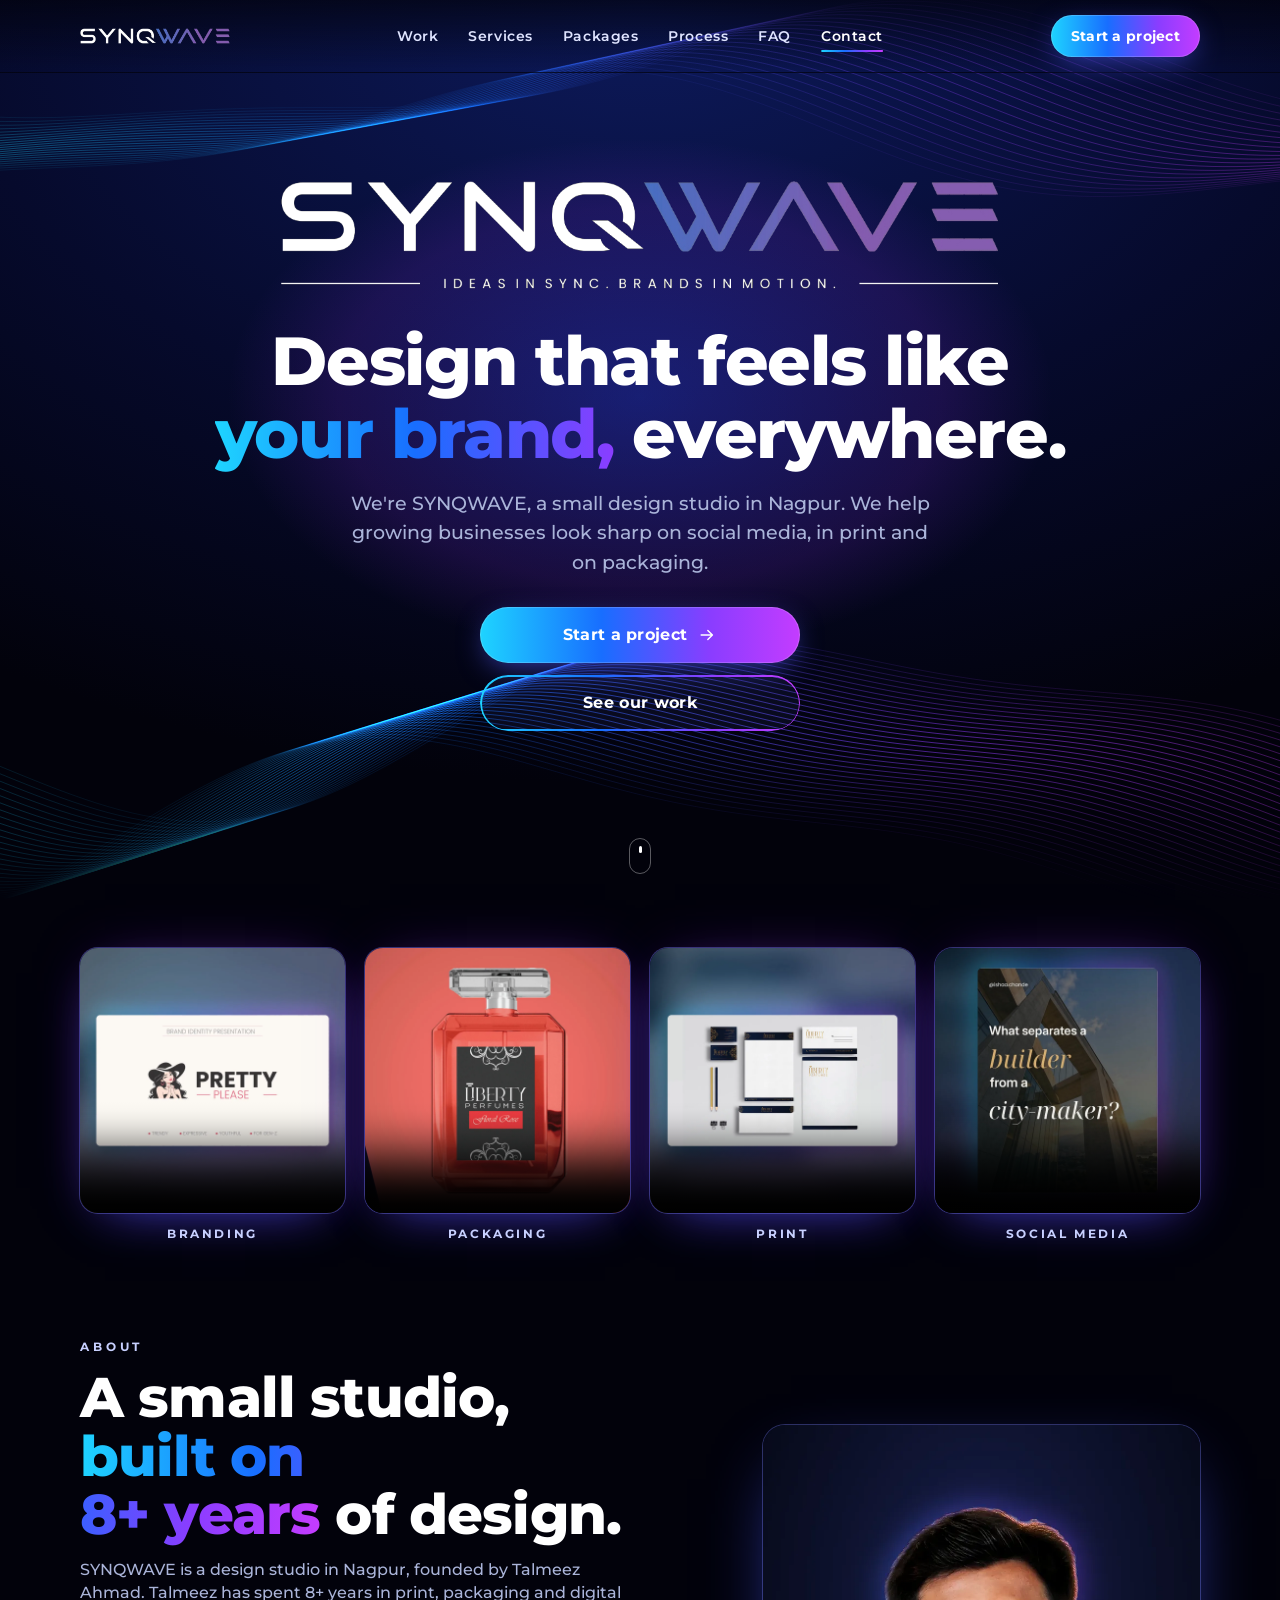
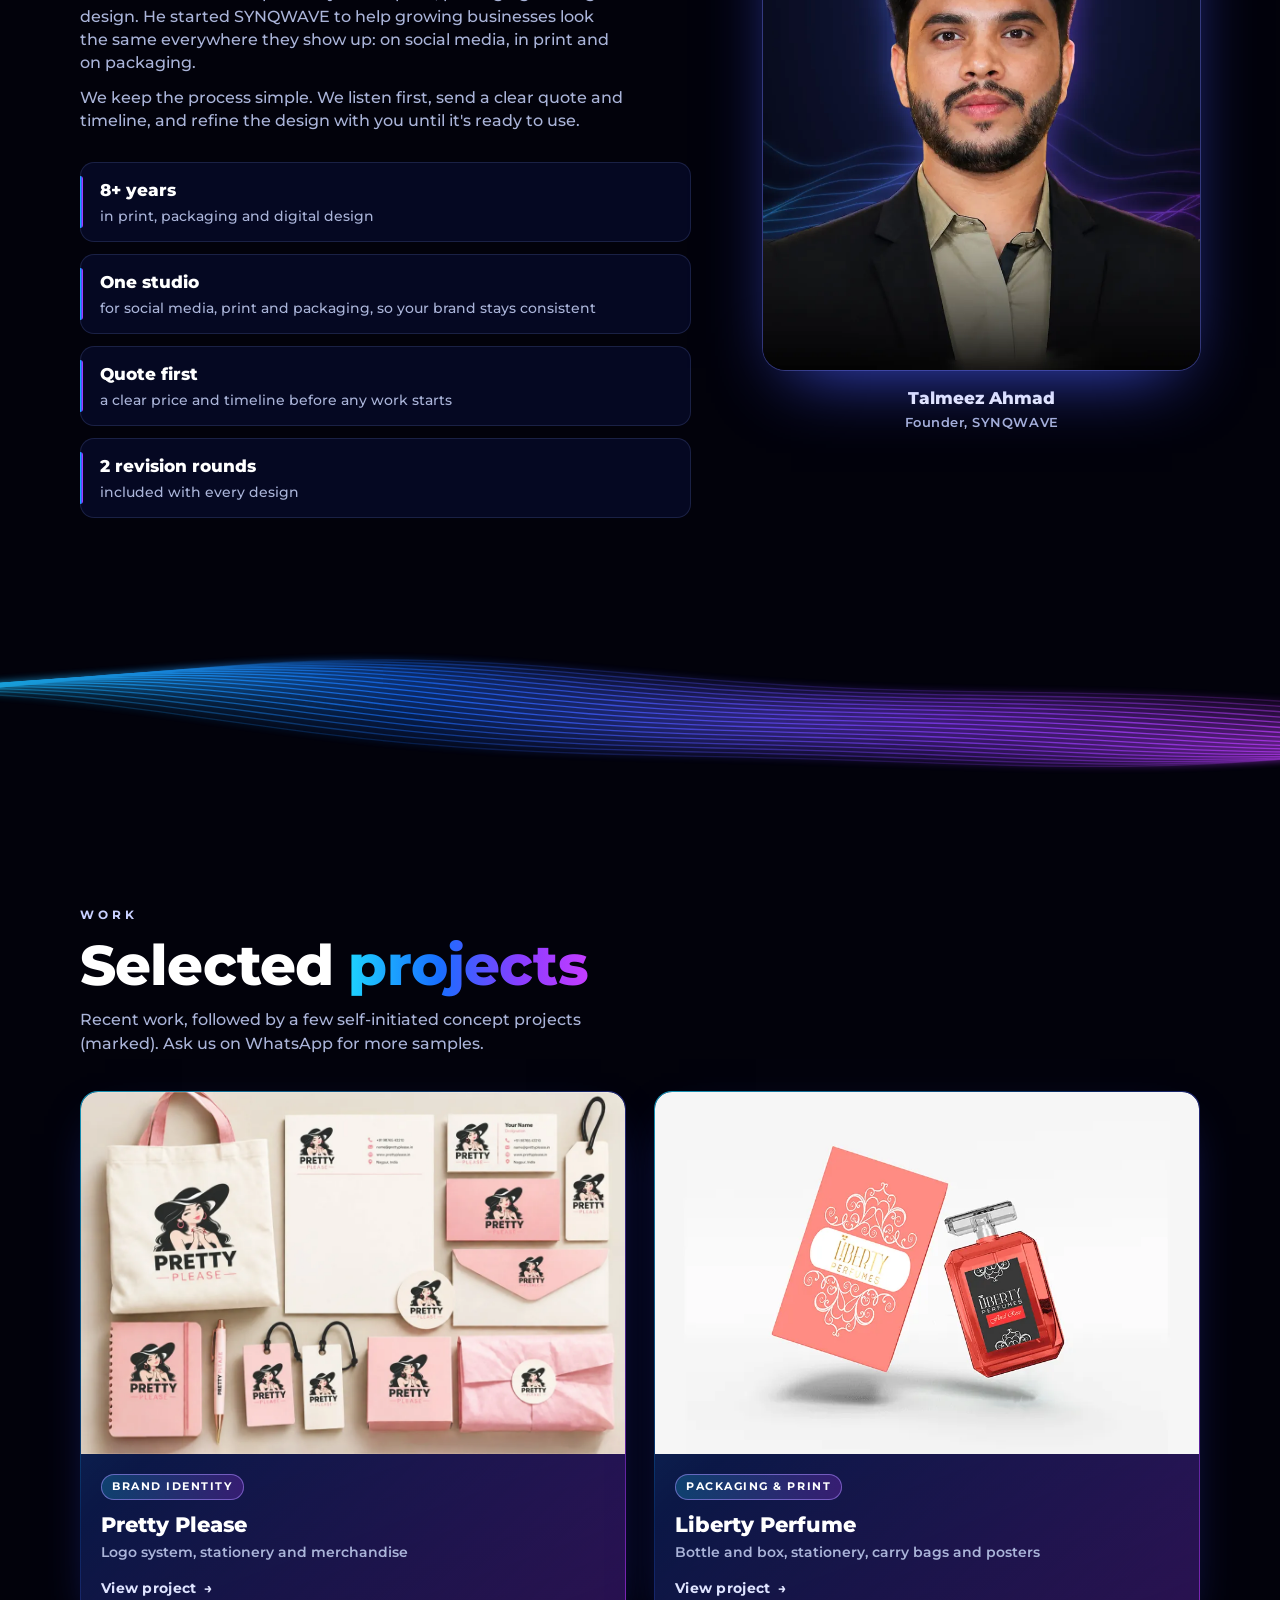
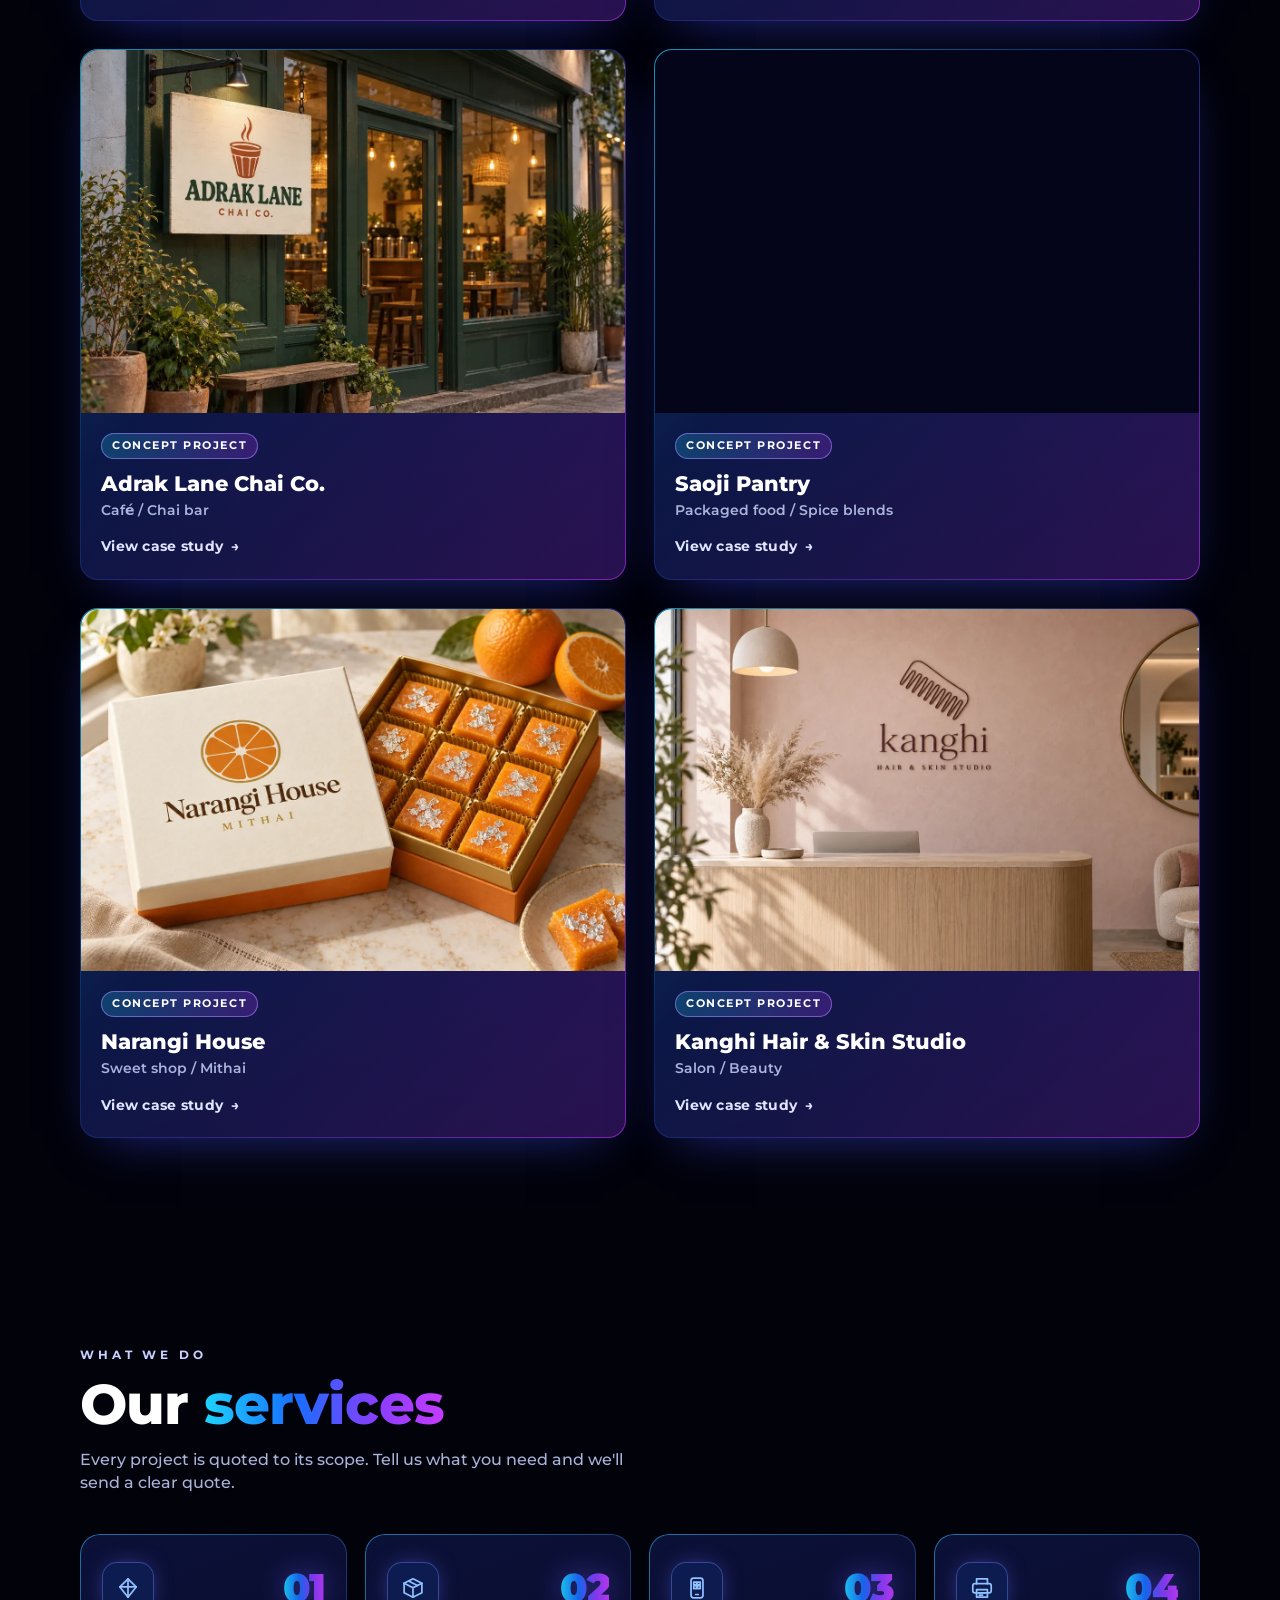
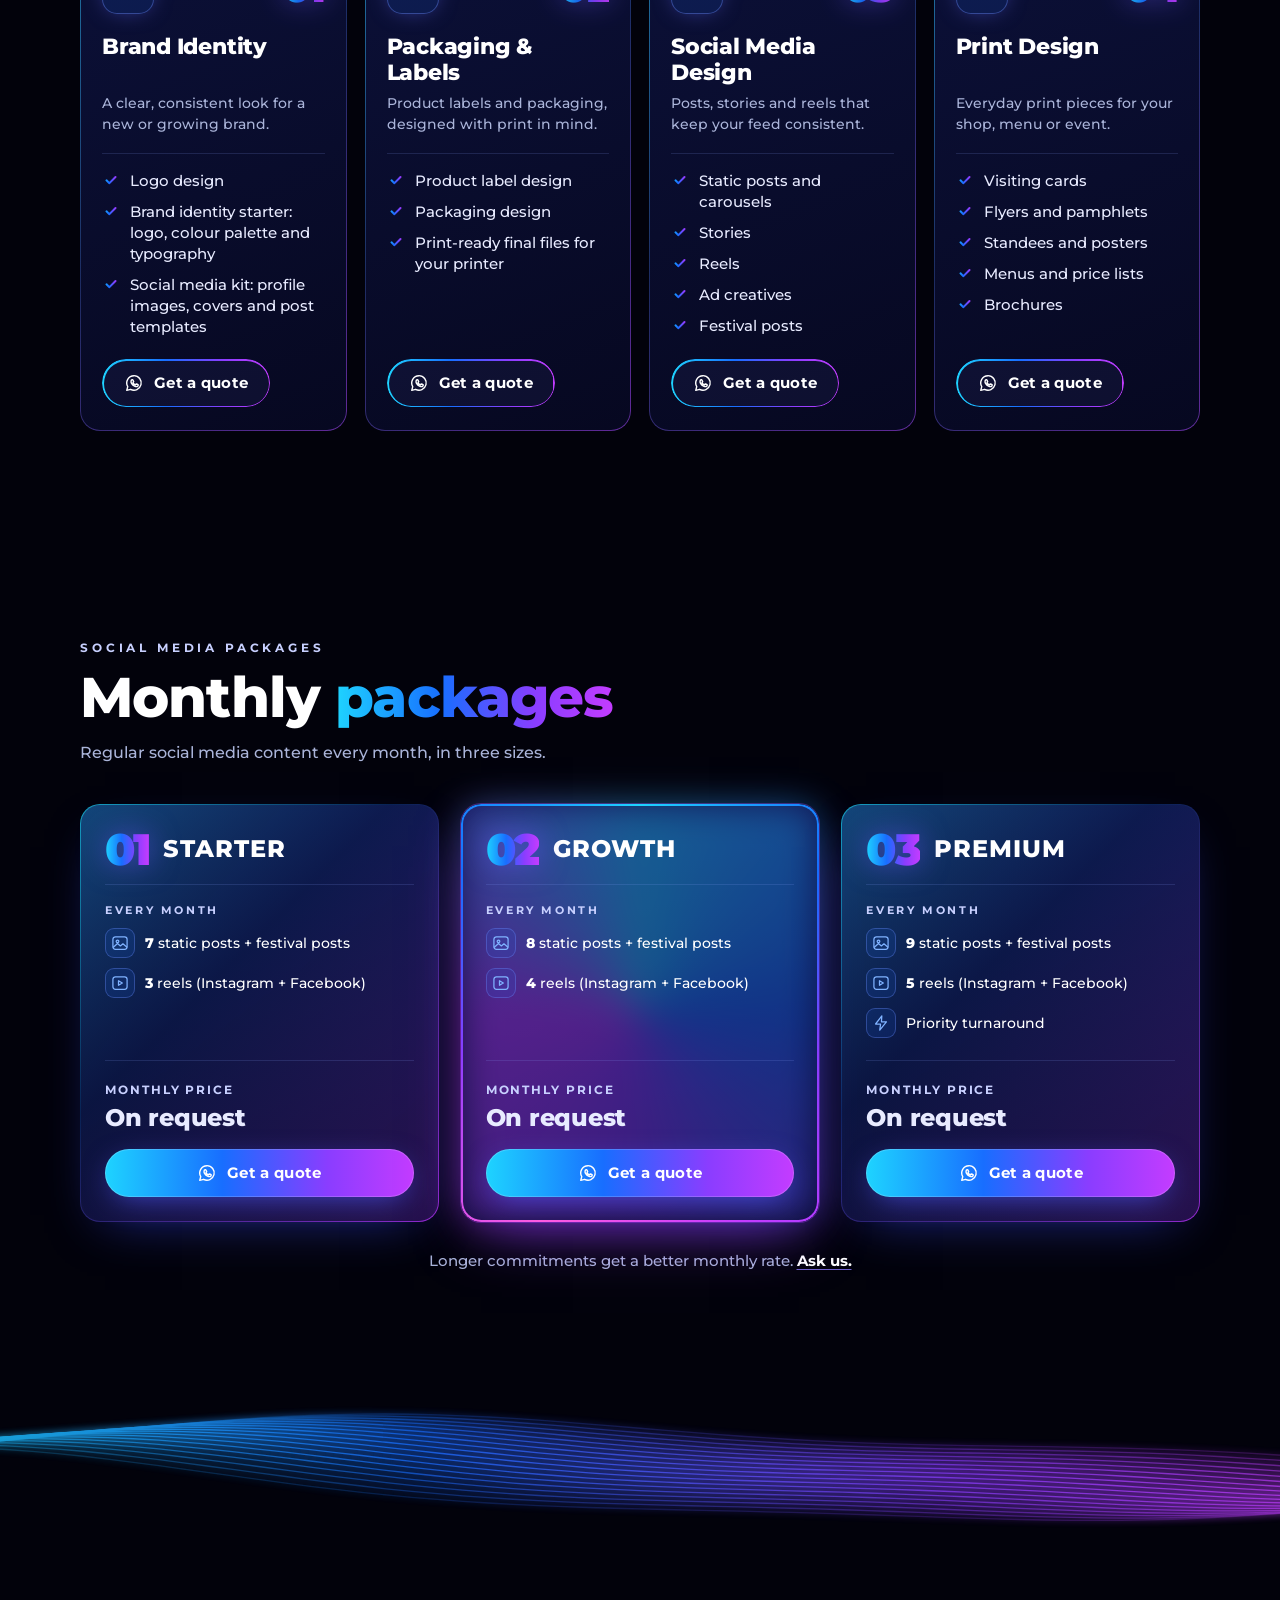
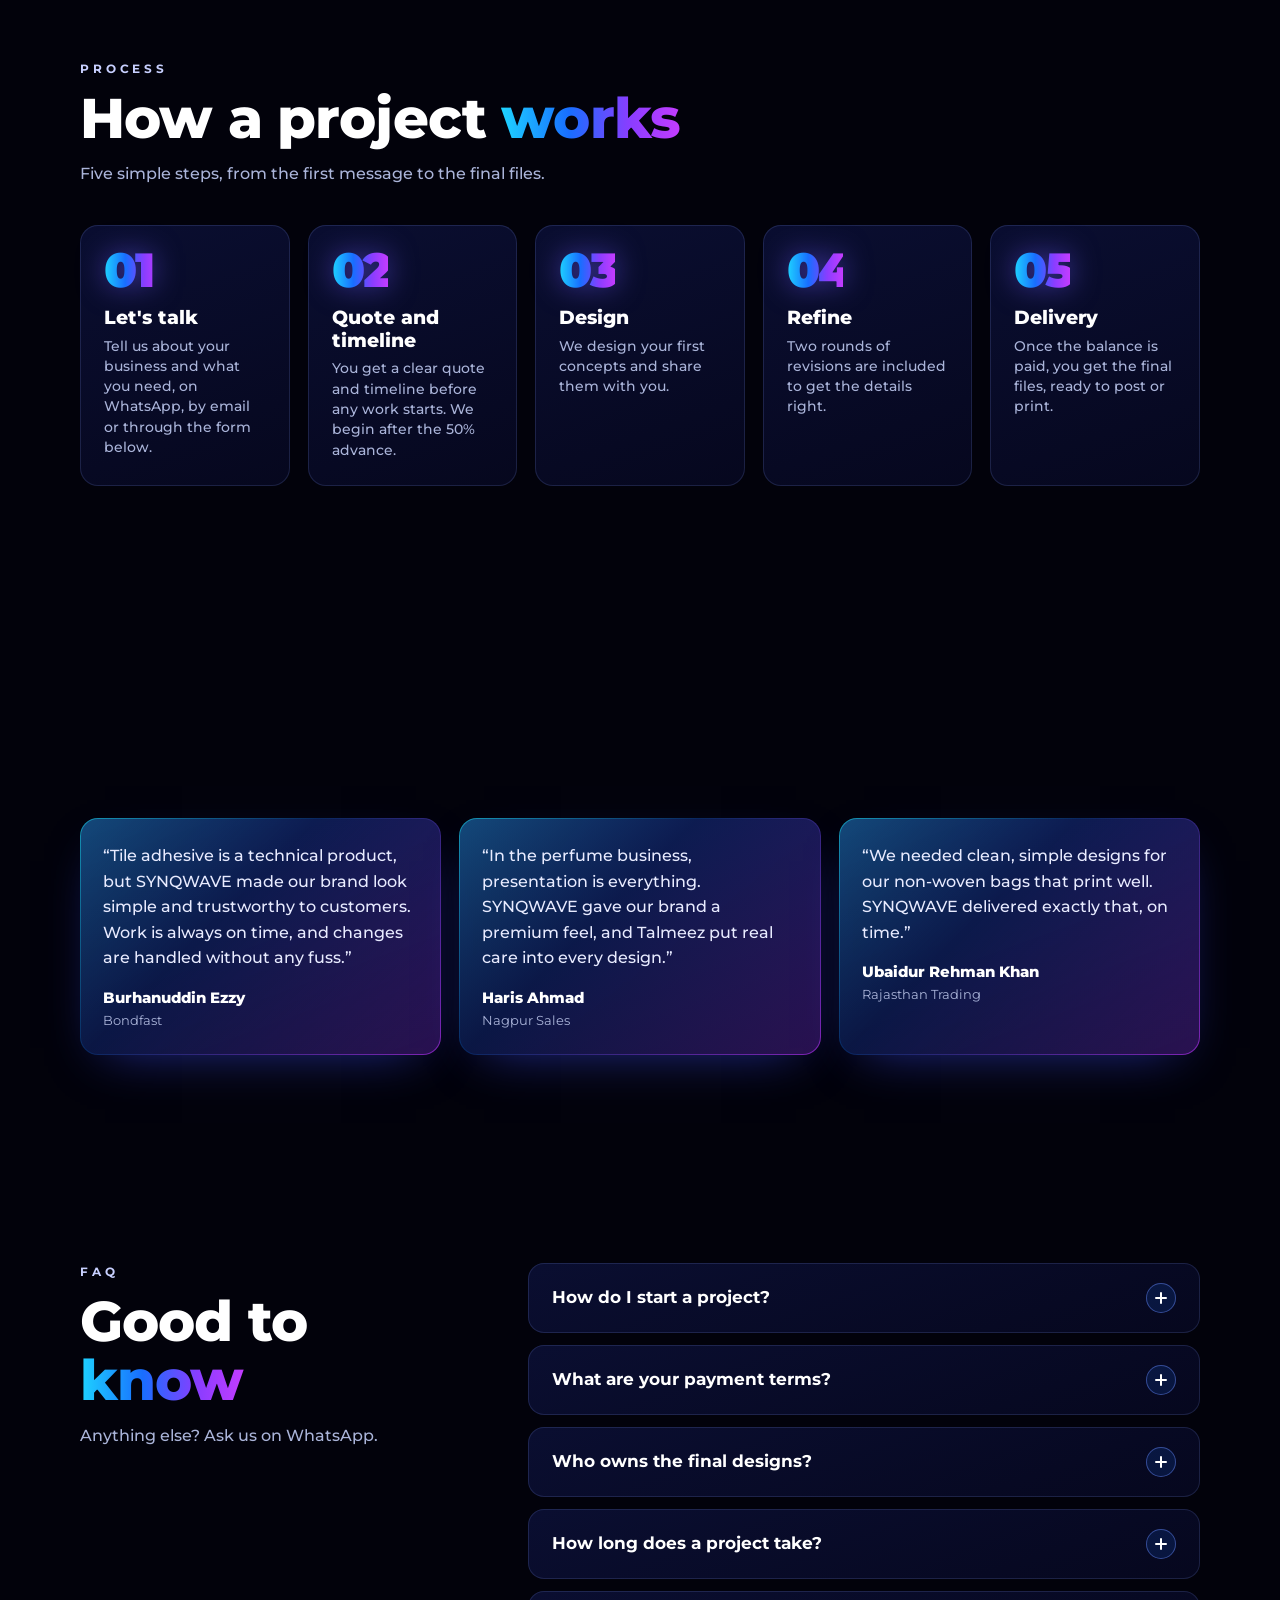
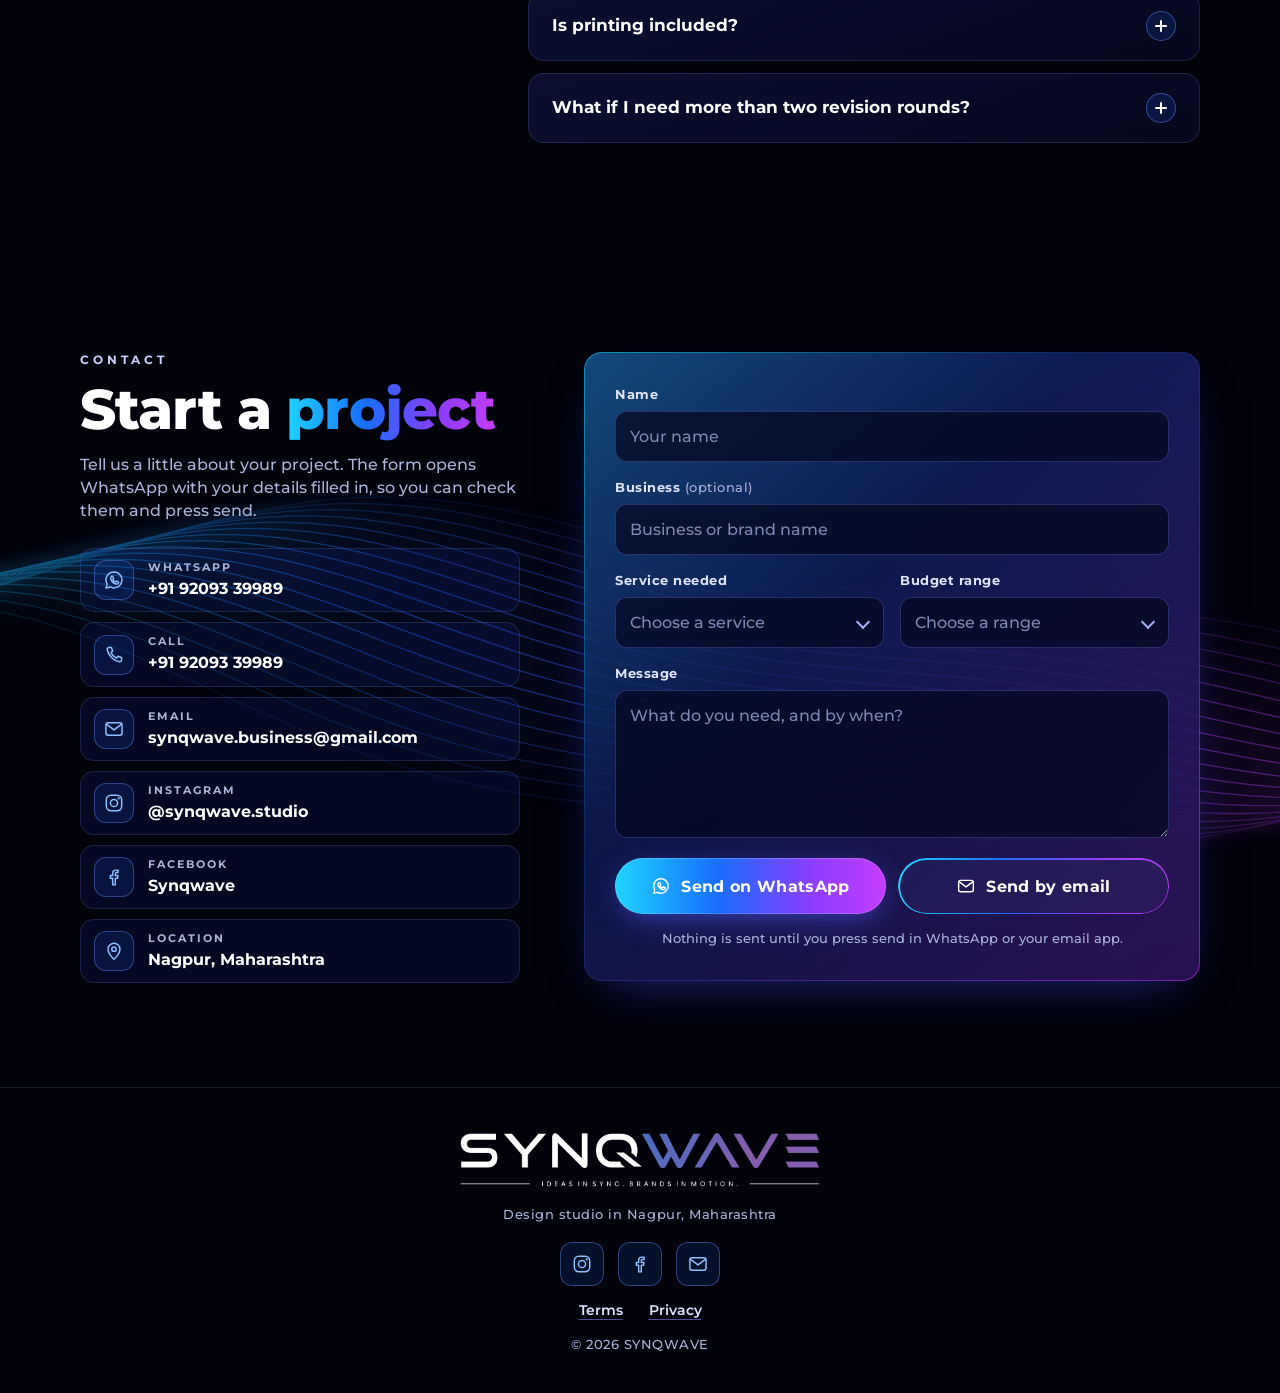
==== commit 911451c8: "Speed: no 4K/1440 video downloads (desktop 1080 files ~2 MB, phone 810 files ~0.9 MB, faststart), vi" ====
--- a/index.html
+++ b/index.html
@@ -23,11 +23,11 @@
 <meta name="twitter:image" content="https://synqwave.co/og.jpg">
 <link rel="icon" href="assets/favicon.png">
 <link rel="preload" href="assets/montserrat.woff2" as="font" type="font/woff2" crossorigin>
-<link rel="preload" href="assets/synqwave-logo.png" as="image">
-<link rel="stylesheet" href="styles.css?v=4m">
+<link rel="preload" href="assets/synqwave-logo.webp" as="image" fetchpriority="high">
+<link rel="stylesheet" href="styles.css?v=4n">
 <script type="application/ld+json">{"@context": "https://schema.org", "@type": "LocalBusiness", "name": "SYNQWAVE", "description": "SYNQWAVE is a small design studio in Nagpur, Maharashtra. Brand identity, packaging and labels, social media design and print design for growing businesses.", "url": "https://synqwave.co/", "image": "https://synqwave.co/og.jpg", "logo": "https://synqwave.co/og.jpg", "telephone": "+91 92093 39989", "email": "synqwave.business@gmail.com", "address": {"@type": "PostalAddress", "addressLocality": "Nagpur", "addressRegion": "Maharashtra", "addressCountry": "IN"}, "founder": {"@type": "Person", "name": "Talmeez Ahmad"}}</script>
-<script src="content.js?v=4m" defer></script>
-<script src="main.js?v=4m" defer></script>
+<script src="content.js?v=4n" defer></script>
+<script src="main.js?v=4n" defer></script>
 </head>
 <body>
 <svg width="0" height="0" style="position:absolute" aria-hidden="true">
@@ -43,7 +43,7 @@
 
 <header class="nav" id="nav">
   <div class="wrap nav-in">
-    <a class="brand" href="#home" aria-label="SYNQWAVE home"><img src="assets/synqwave-wordmark.png" alt="SYNQWAVE" width="560" height="58"></a>
+    <a class="brand" href="#home" aria-label="SYNQWAVE home"><img src="assets/synqwave-wordmark.webp" alt="SYNQWAVE" width="560" height="58"></a>
     <nav class="links" aria-label="Main">
       <a href="#work">Work</a><a href="#services">Services</a><a href="#packages">Packages</a><a href="#process">Process</a><a href="#faq">FAQ</a><a href="#contact">Contact</a>
     </nav>
@@ -71,7 +71,7 @@
   <canvas class="hero-waves" id="waves" aria-hidden="true"></canvas>
   <div class="hero-glow" aria-hidden="true"></div>
   <div class="wrap hero-in">
-    <div class="logo-wrap"><img class="logo" src="assets/synqwave-logo.png" alt="SYNQWAVE logo: Ideas in sync. Brands in motion." width="1086" height="167"><span class="shine" aria-hidden="true"></span></div>
+    <div class="logo-wrap"><img class="logo" src="assets/synqwave-logo.webp" fetchpriority="high" alt="SYNQWAVE logo: Ideas in sync. Brands in motion." width="1086" height="167"><span class="shine" aria-hidden="true"></span></div>
     <h1 class="headline"><span class="ln ln1">Design that feels like</span> <span class="ln ln2"><span class="grad-anim">your brand,</span> everywhere.</span></h1>
     <p class="lead">We're SYNQWAVE, a small design studio in Nagpur. We help growing businesses look sharp on social media, in print and on packaging.</p>
     <div class="cta hero-cta">
@@ -108,7 +108,7 @@
     <figure class="founder rv" id="founder">
       <div class="founder-frame" id="founder-frame">
         <img class="waves drift" src="assets/waves-band.svg" alt="" aria-hidden="true">
-        <img class="founder-logo" src="assets/synqwave-logo.png" alt="SYNQWAVE logo" width="1086" height="167" loading="lazy">
+        <img class="founder-logo" src="assets/synqwave-logo.webp" alt="SYNQWAVE logo" width="1086" height="167" loading="lazy">
       </div>
       <figcaption><b>Talmeez Ahmad</b><span>Founder, SYNQWAVE</span></figcaption>
     </figure>
@@ -295,7 +295,7 @@
 
 <footer>
   <div class="wrap foot-in">
-    <img src="assets/synqwave-logo.png" alt="SYNQWAVE logo" width="1086" height="167" loading="lazy">
+    <img src="assets/synqwave-logo.webp" alt="SYNQWAVE logo" width="1086" height="167" loading="lazy">
     <p class="f-loc">Design studio in Nagpur, Maharashtra</p>
     <nav class="f-social" aria-label="Social">
       <a href="https://www.instagram.com/synqwave.studio/" target="_blank" rel="noopener" aria-label="SYNQWAVE on Instagram (opens in a new tab)"><svg class="bi" aria-hidden="true"><use href="#i-ig"/></svg></a>
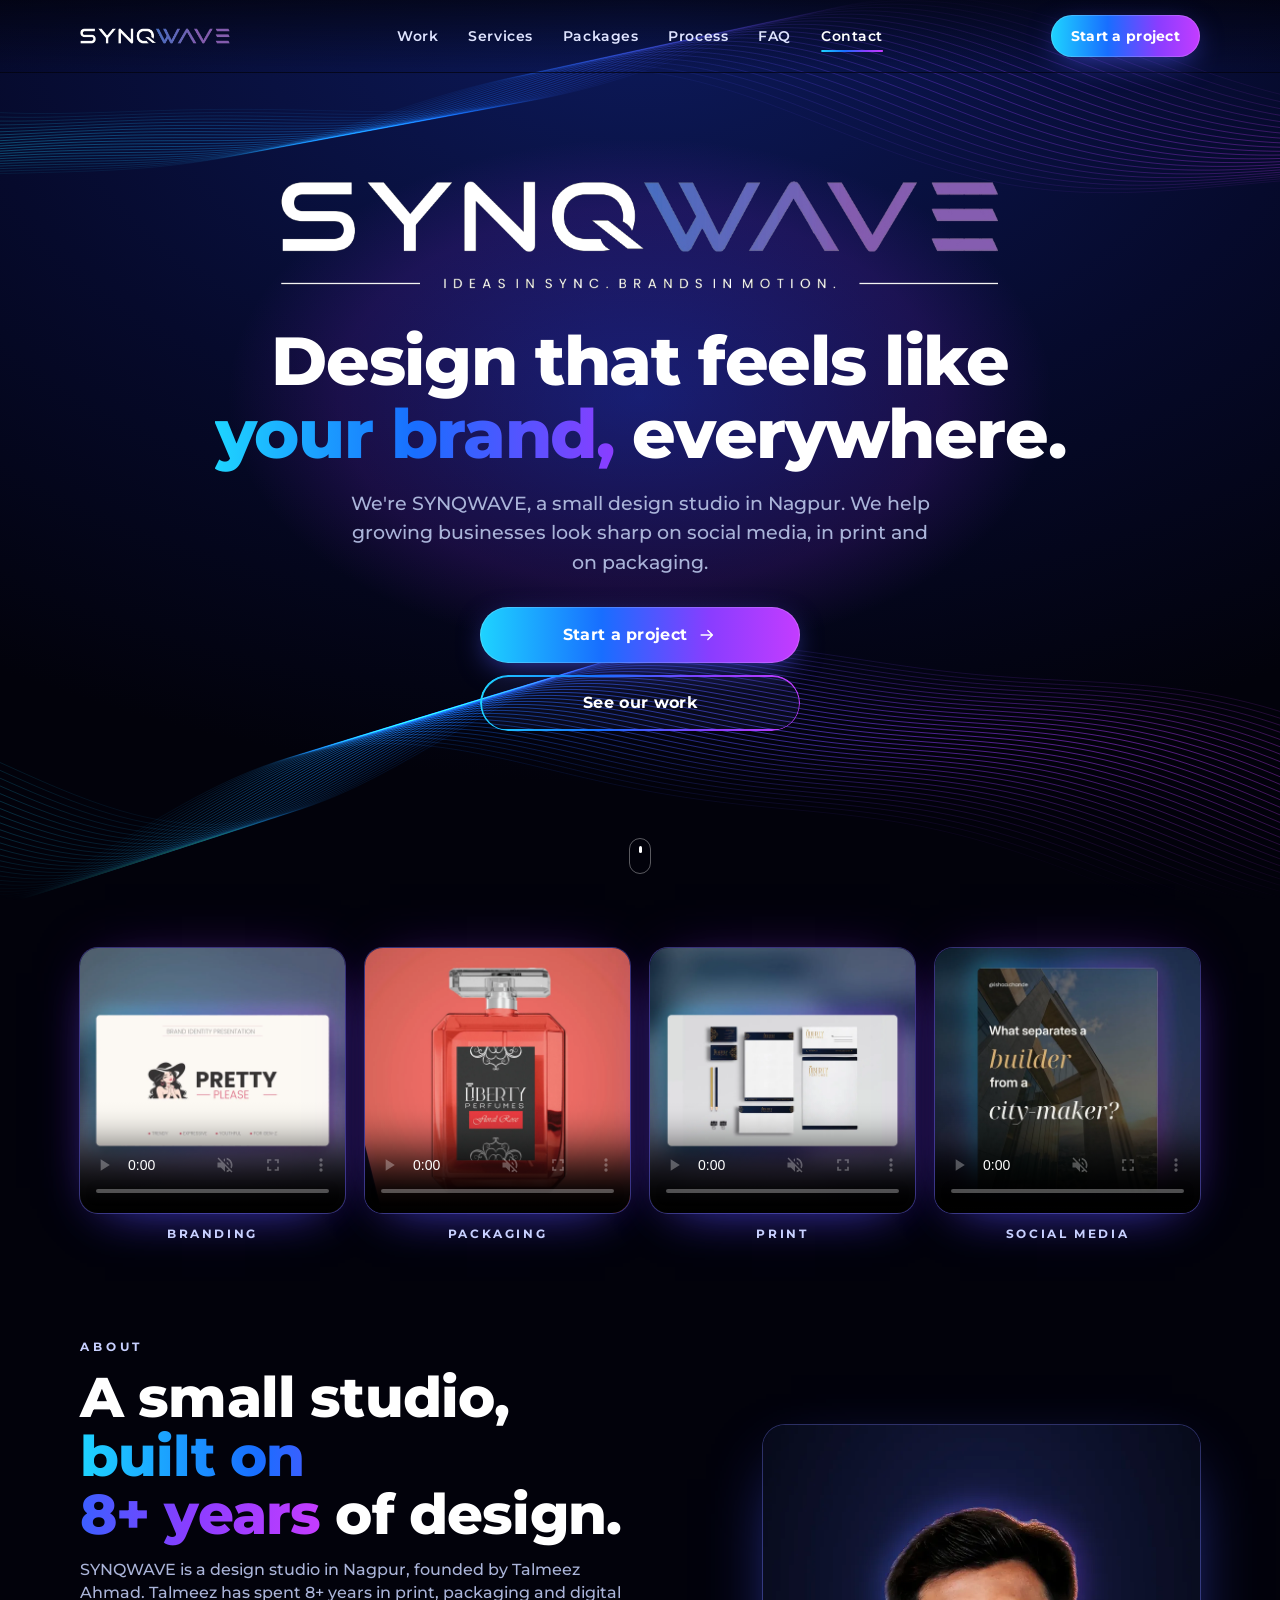
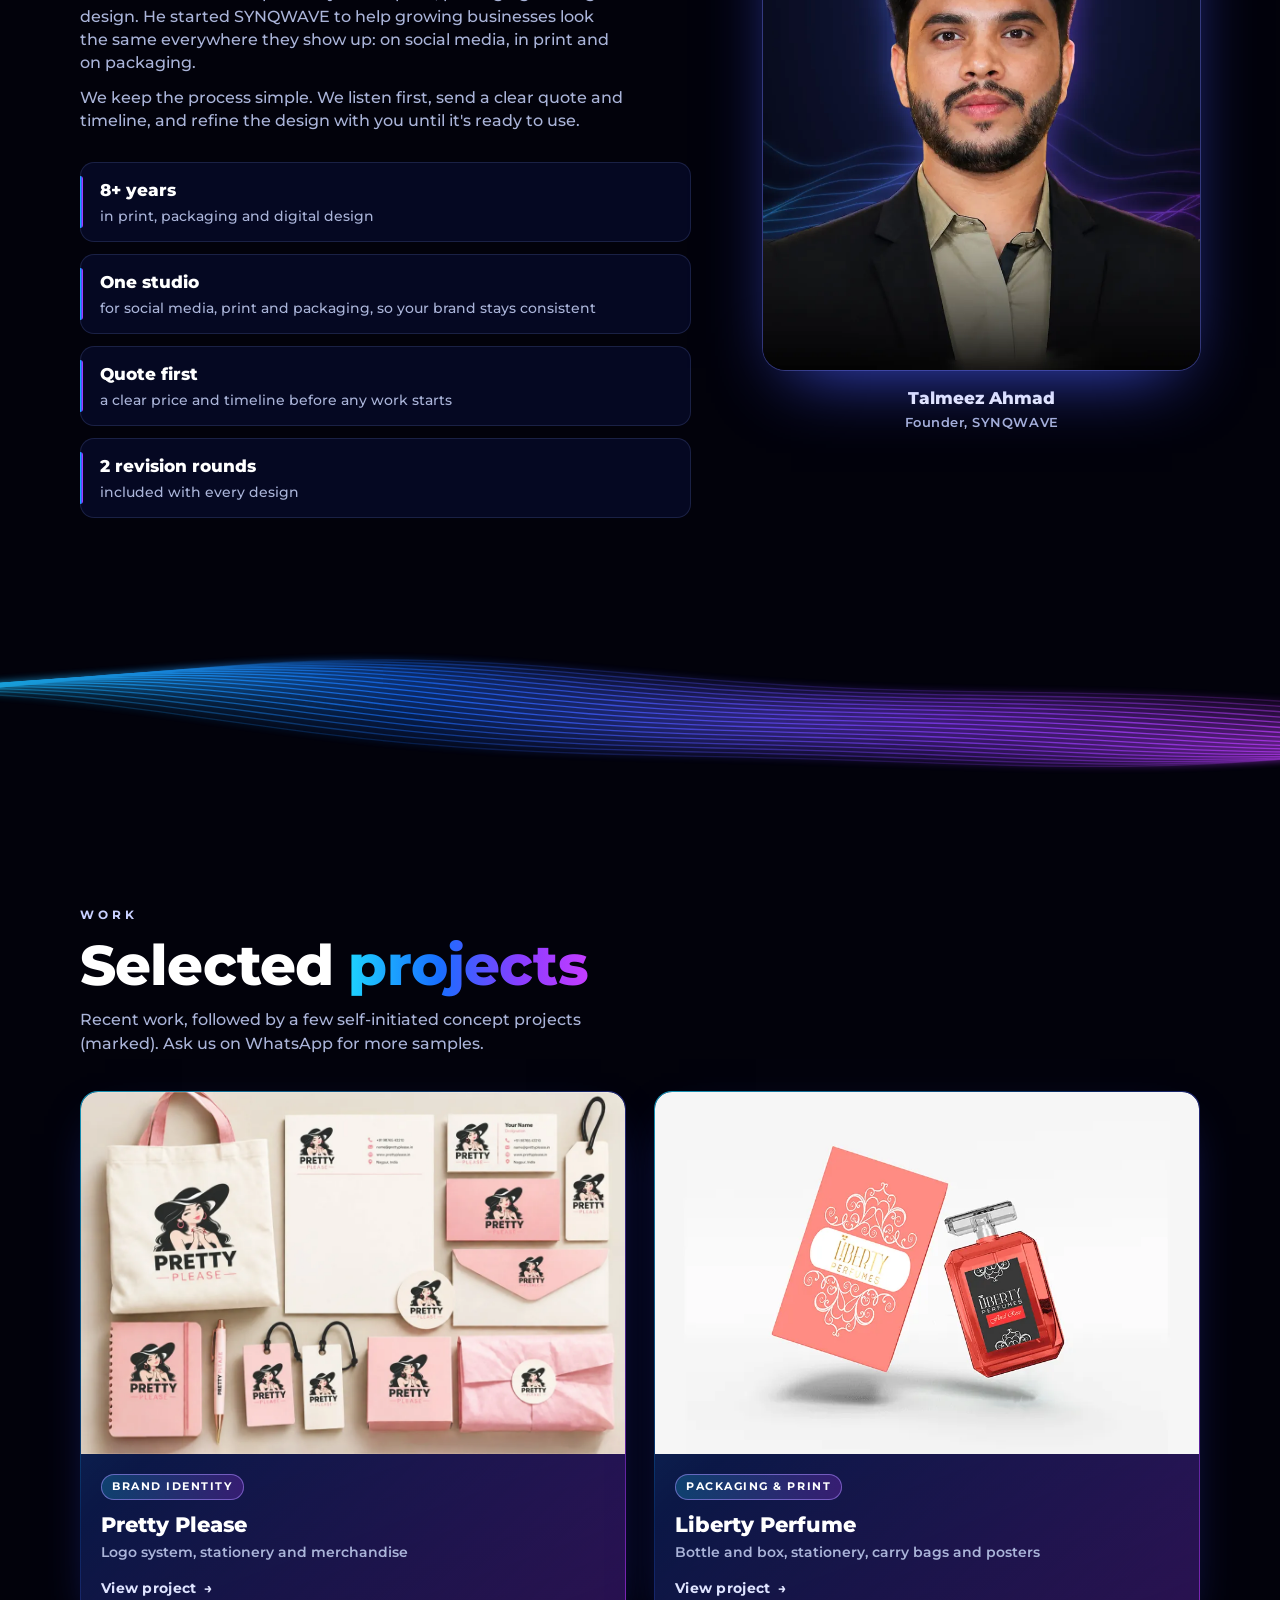
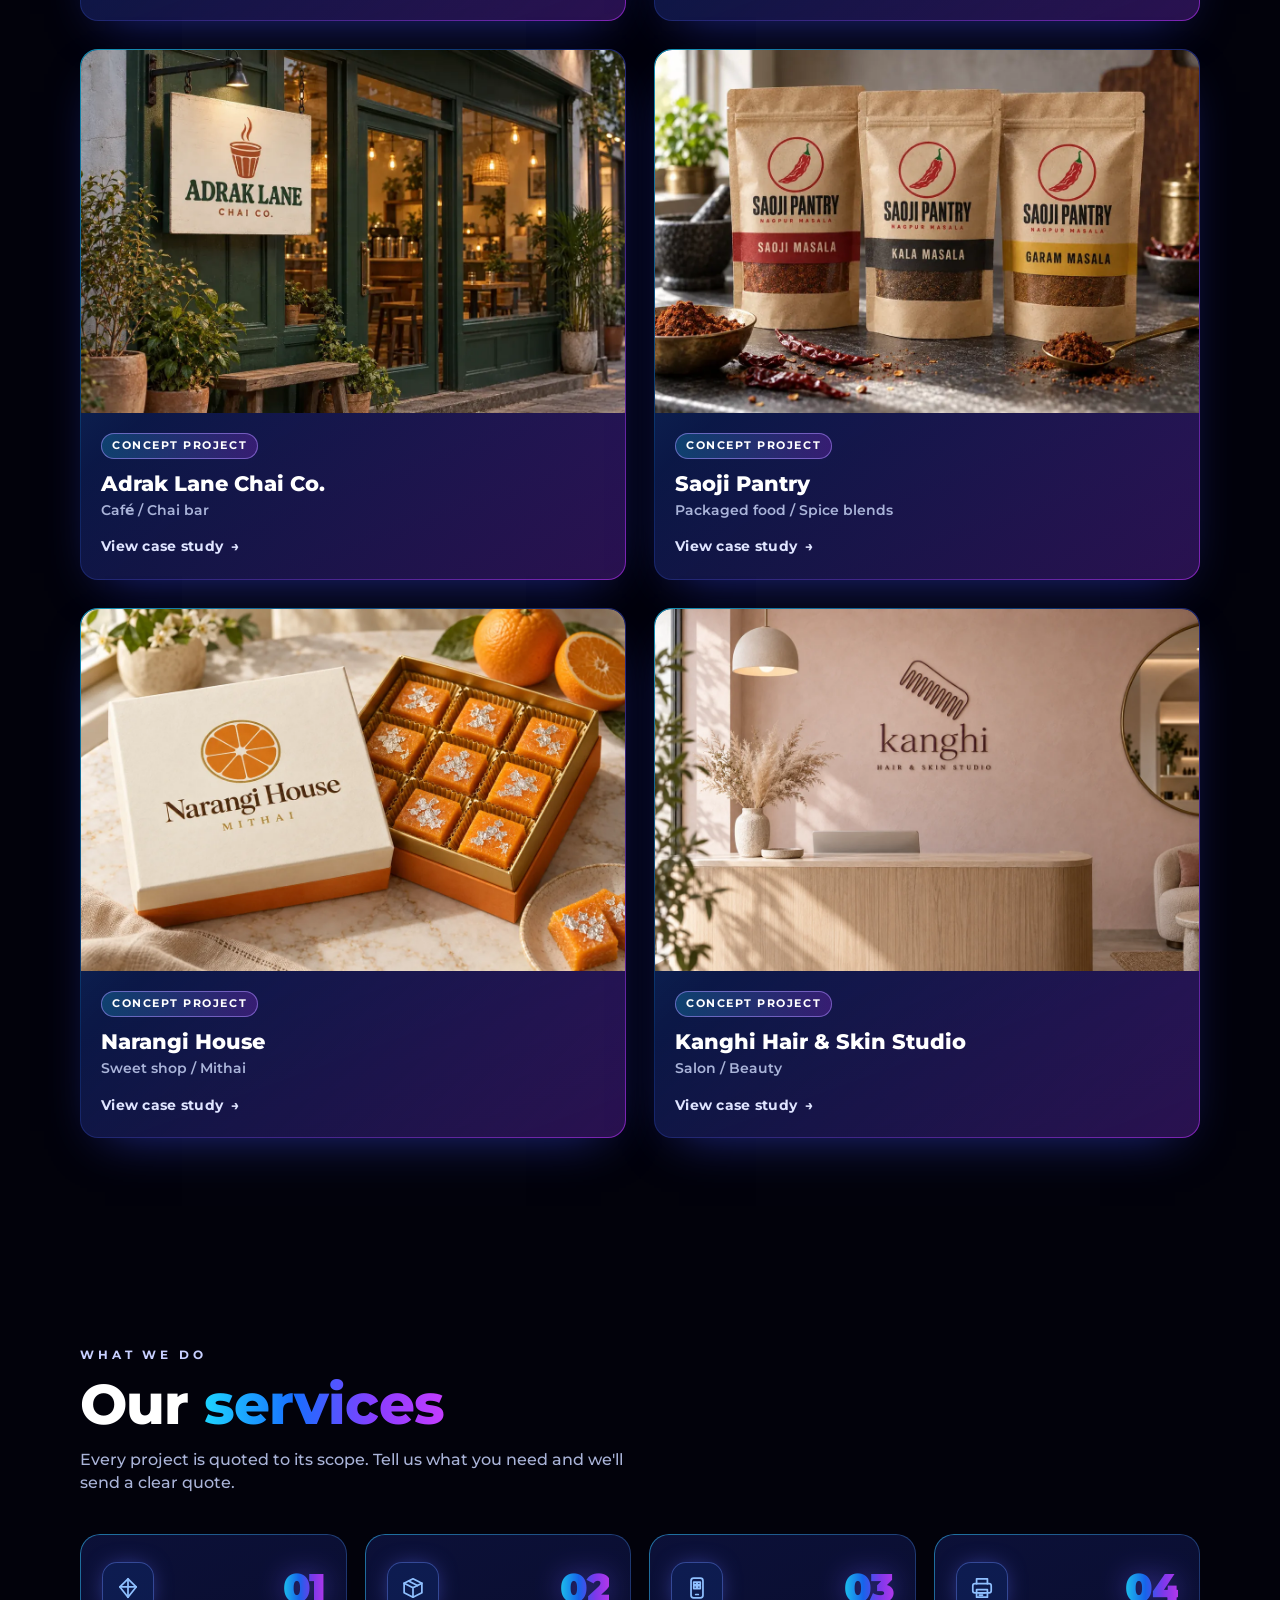
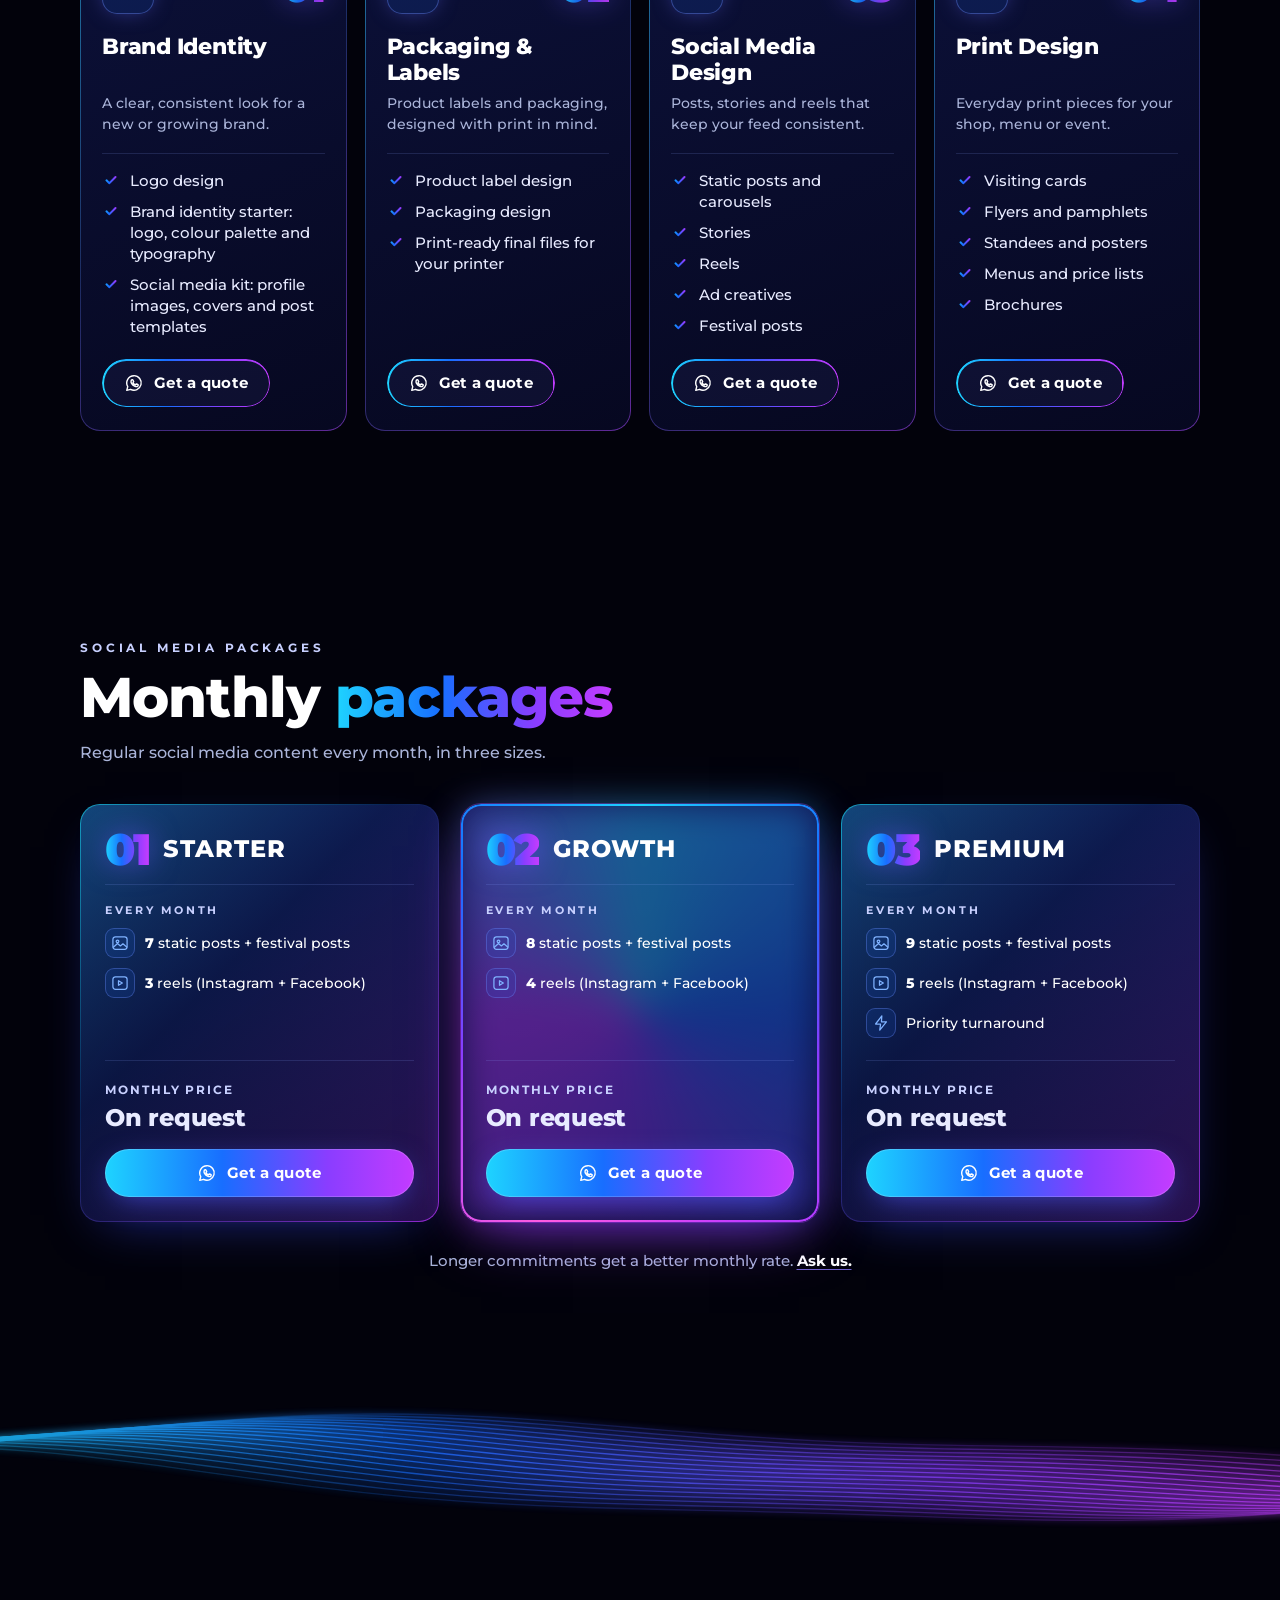
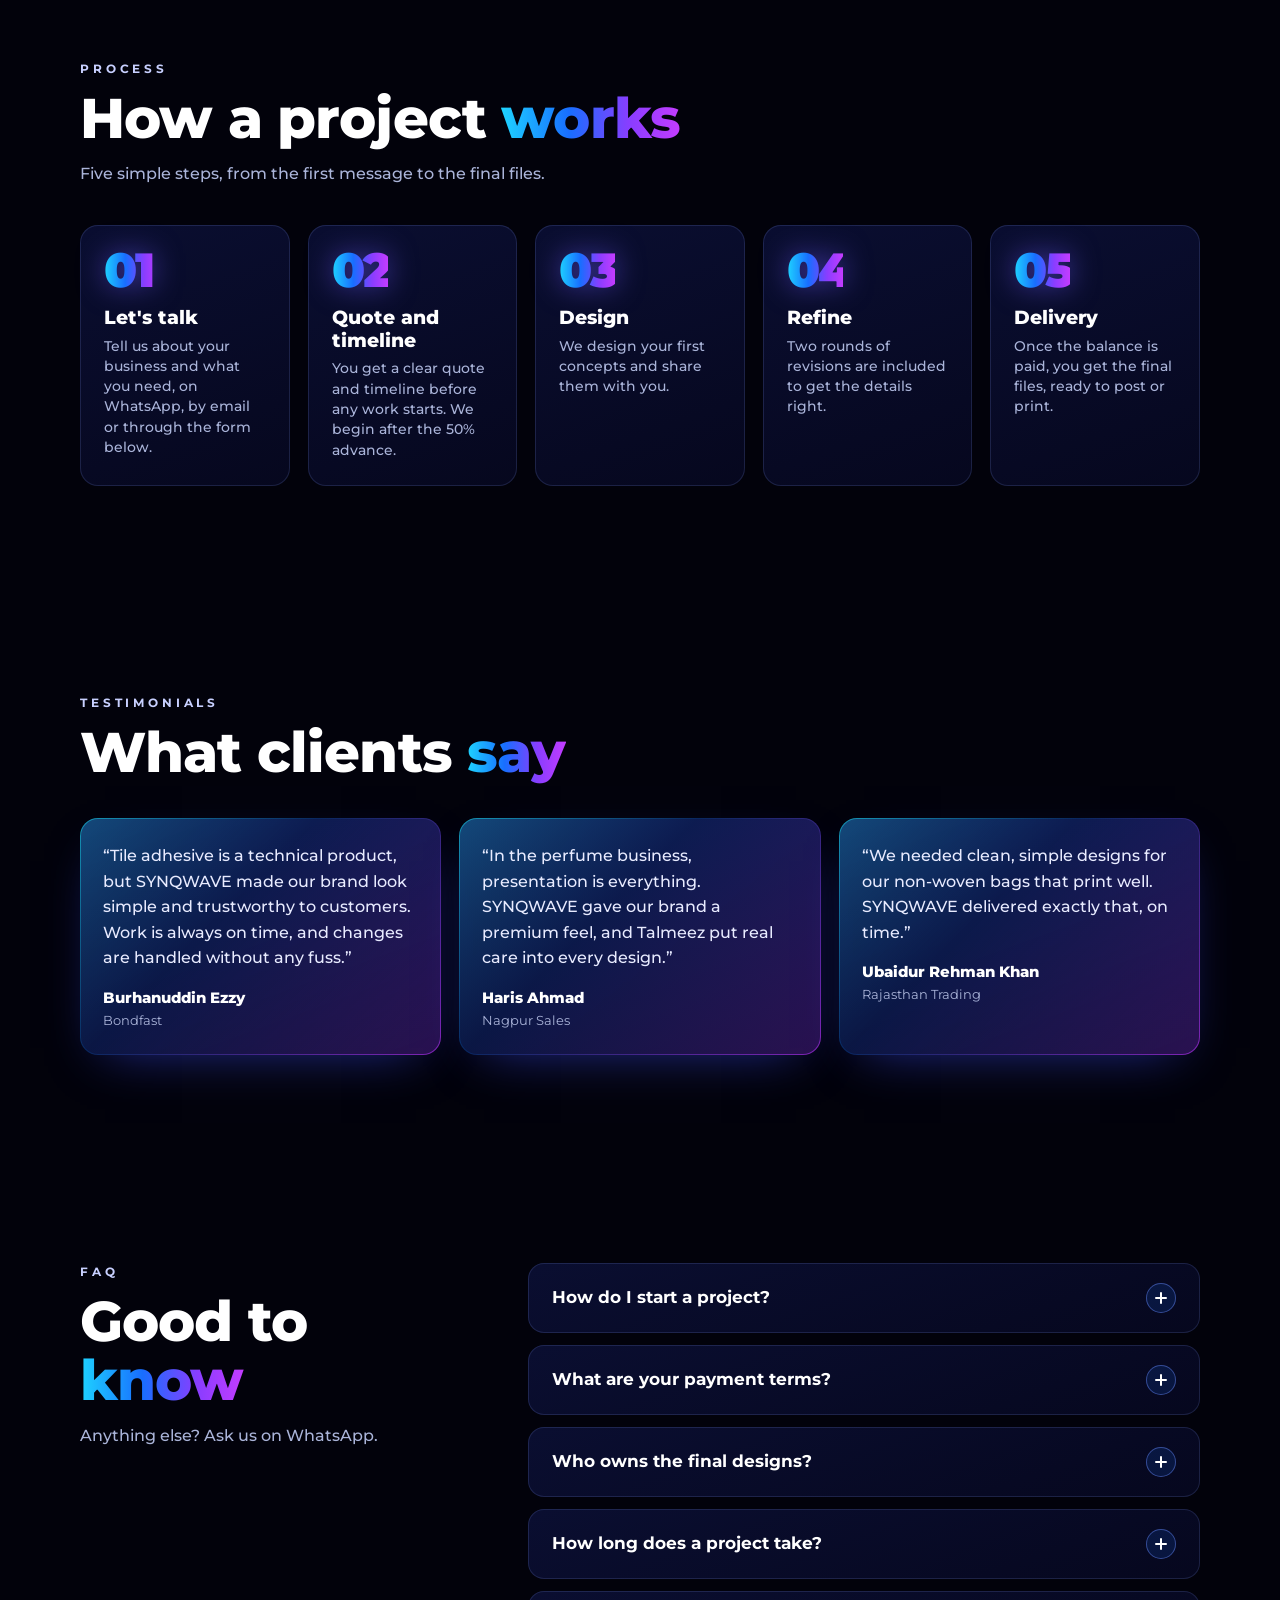
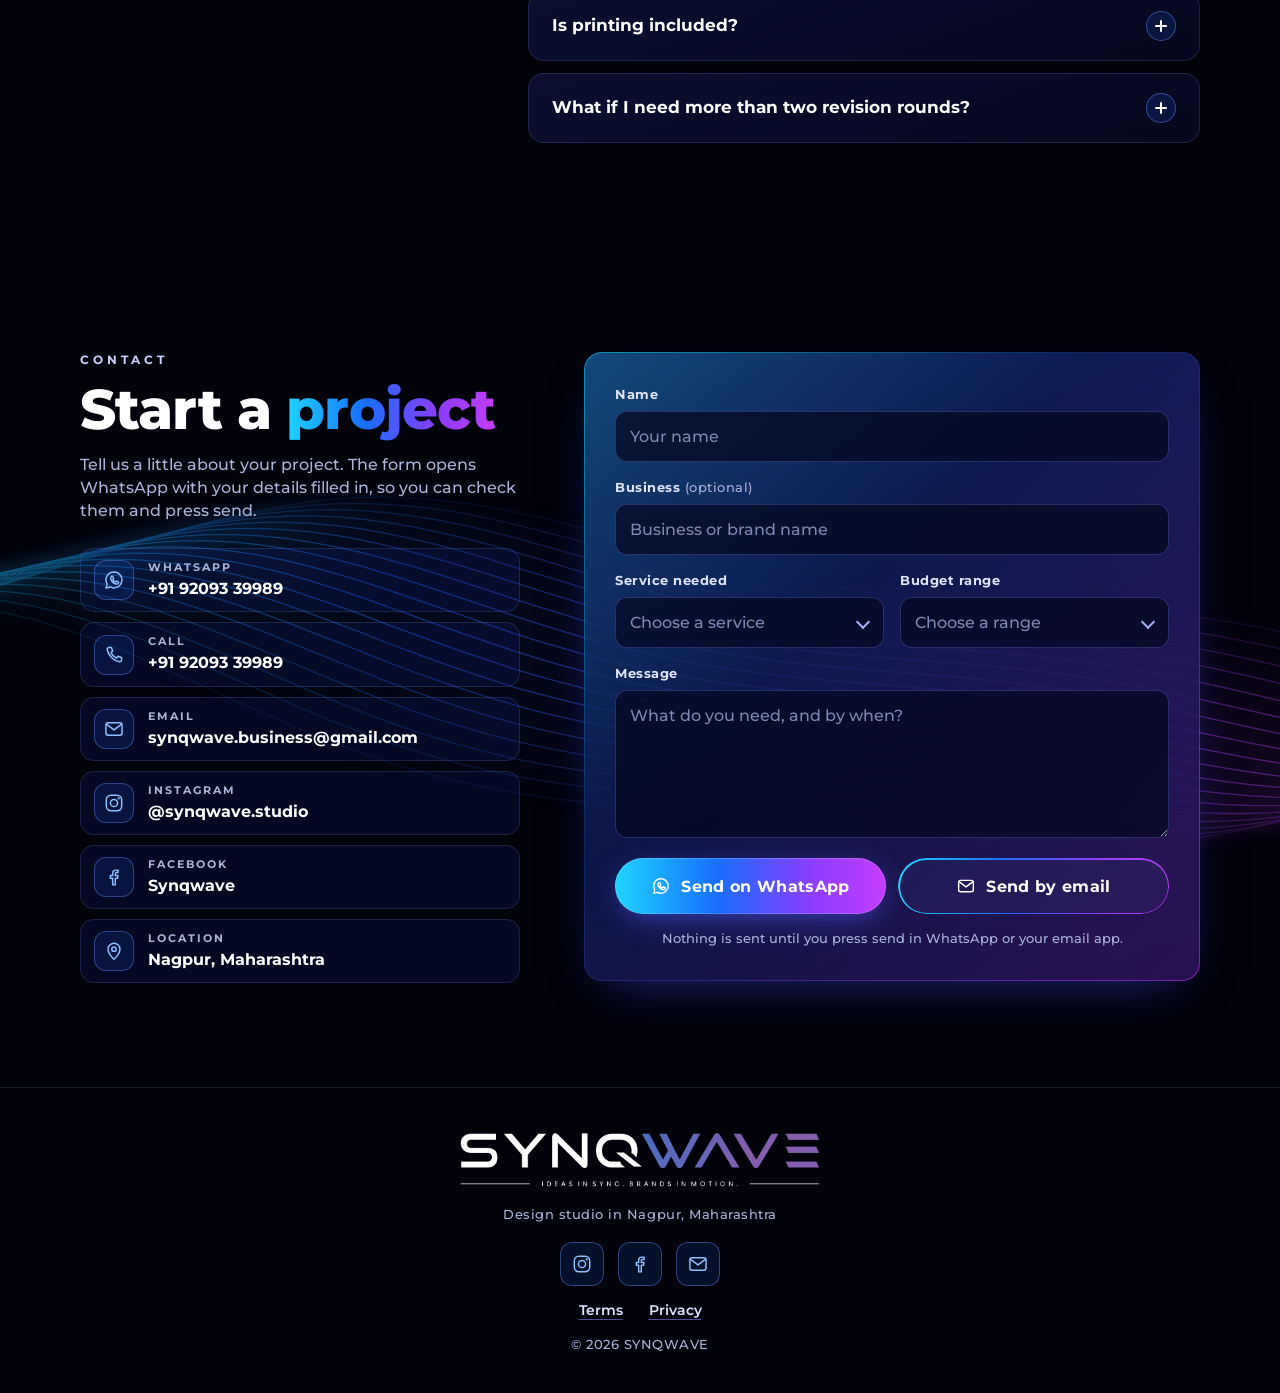
==== commit af8e39b9: "Perceived speed: fast intro (logo .45s from 50% opacity, no blur/clip/delay; headline/lead/CTA .4s w" ====
--- a/index.html
+++ b/index.html
@@ -24,10 +24,10 @@
 <link rel="icon" href="assets/favicon.png">
 <link rel="preload" href="assets/montserrat.woff2" as="font" type="font/woff2" crossorigin>
 <link rel="preload" href="assets/synqwave-logo.webp" as="image" fetchpriority="high">
-<link rel="stylesheet" href="styles.css?v=4n">
+<link rel="stylesheet" href="styles.css?v=4o">
 <script type="application/ld+json">{"@context": "https://schema.org", "@type": "LocalBusiness", "name": "SYNQWAVE", "description": "SYNQWAVE is a small design studio in Nagpur, Maharashtra. Brand identity, packaging and labels, social media design and print design for growing businesses.", "url": "https://synqwave.co/", "image": "https://synqwave.co/og.jpg", "logo": "https://synqwave.co/og.jpg", "telephone": "+91 92093 39989", "email": "synqwave.business@gmail.com", "address": {"@type": "PostalAddress", "addressLocality": "Nagpur", "addressRegion": "Maharashtra", "addressCountry": "IN"}, "founder": {"@type": "Person", "name": "Talmeez Ahmad"}}</script>
-<script src="content.js?v=4n" defer></script>
-<script src="main.js?v=4n" defer></script>
+<script src="content.js?v=4o" defer></script>
+<script src="main.js?v=4o" defer></script>
 </head>
 <body>
 <svg width="0" height="0" style="position:absolute" aria-hidden="true">
--- a/styles.css
+++ b/styles.css
@@ -70,19 +70,20 @@
  background:radial-gradient(closest-side,rgba(60,70,255,.32),rgba(150,50,255,.14) 55%,transparent 75%);animation:breathe 7s ease-in-out infinite alternate}
 @keyframes breathe{from{opacity:.65}to{opacity:1}}
 .hero-in{display:flex;flex-direction:column;align-items:center;text-align:center}
-.logo-wrap{position:relative;width:100%;max-width:640px;margin:0 auto;overflow:hidden;animation:logoIn 1.4s cubic-bezier(.2,.7,.1,1) .15s both}
+.logo-wrap{position:relative;width:100%;max-width:640px;margin:0 auto;overflow:hidden;animation:logoIn .45s cubic-bezier(.2,.7,.1,1) 0s both}
 .logo{display:block;width:100%;height:auto;margin:0 auto}
-@keyframes logoIn{from{clip-path:inset(0 50% 0 50%);opacity:0;filter:blur(6px);transform:scale(.96)}60%{opacity:1;filter:blur(0)}to{clip-path:inset(0 0 0 0);opacity:1;filter:none;transform:none}}
-.shine{position:absolute;inset:0;background:linear-gradient(105deg,transparent 35%,rgba(255,255,255,.55) 50%,transparent 65%);mix-blend-mode:overlay;transform:translateX(-120%);animation:shine 1.6s ease-in-out 1.3s both;pointer-events:none}
+@keyframes logoIn{from{opacity:.5;transform:scale(.985)}to{opacity:1;transform:none}}
+.shine{position:absolute;inset:0;background:linear-gradient(105deg,transparent 35%,rgba(255,255,255,.55) 50%,transparent 65%);mix-blend-mode:overlay;transform:translateX(-120%);animation:shine 1s ease-in-out .5s both;pointer-events:none}
 @keyframes shine{to{transform:translateX(120%)}}
 .grad-anim{background:linear-gradient(90deg,#1ed4ff,#186eff,#8a3dff,#c43cff,#8a3dff,#186eff,#1ed4ff);background-size:300% 100%;-webkit-background-clip:text;background-clip:text;color:transparent;animation:gradMove 7s linear infinite}
 @keyframes gradMove{to{background-position:300% 0}}
 @keyframes up{from{opacity:0;transform:translateY(24px)}to{opacity:1;transform:none}}
-.hero .lead{margin-top:18px;color:var(--mute);font-size:clamp(15px,4vw,19px);font-weight:500;animation:up .9s cubic-bezier(.2,.7,.1,1) 1.15s both;max-width:34em}
-.hero-cta{animation:up .9s cubic-bezier(.2,.7,.1,1) 1.3s both}
+@keyframes upq{from{opacity:.35;transform:translateY(8px)}to{opacity:1;transform:none}}
+.hero .lead{margin-top:18px;color:var(--mute);font-size:clamp(15px,4vw,19px);font-weight:500;animation:upq .4s cubic-bezier(.2,.7,.1,1) .08s both;max-width:34em}
+.hero-cta{animation:upq .4s cubic-bezier(.2,.7,.1,1) .15s both}
 .cta{margin-top:30px;display:flex;flex-direction:column;align-items:center;gap:12px;width:100%}
 .cta .btn{width:100%;max-width:320px}
-.scroll{position:absolute;left:50%;bottom:26px;margin-left:-11px;width:22px;height:36px;border-radius:12px;border:1.5px solid rgba(255,255,255,.35);animation:up .9s ease 1.8s both}
+.scroll{position:absolute;left:50%;bottom:26px;margin-left:-11px;width:22px;height:36px;border-radius:12px;border:1.5px solid rgba(255,255,255,.35);animation:up .4s ease .5s both}
 .scroll::after{content:"";position:absolute;left:50%;top:7px;width:3px;height:7px;margin-left:-1.5px;border-radius:2px;background:#fff;animation:sc 1.8s ease-in-out infinite}
 @keyframes sc{0%{opacity:0;transform:translateY(0)}40%{opacity:1}100%{opacity:0;transform:translateY(10px)}}
 
@@ -135,9 +136,9 @@
 .pkg.feat{isolation:isolate}
 @keyframes spin{to{--ang:360deg}}
 /* reveal motion (only when JS runs) */
-.js .rv{opacity:0;transform:translateY(26px);transition:opacity .8s cubic-bezier(.2,.7,.1,1),transform .8s cubic-bezier(.2,.7,.1,1)}
+.js .rv{opacity:0;transform:translateY(12px);transition:opacity .4s cubic-bezier(.2,.7,.1,1),transform .4s cubic-bezier(.2,.7,.1,1)}
 .js .rv.in{opacity:1;transform:none}
-.js [data-stagger]>*{transition-delay:calc(var(--i,0) * 90ms)}
+.js [data-stagger]>*{transition-delay:calc(var(--i,0) * 40ms)}
 .js .pkgs[data-stagger]>.pkg{transition-delay:0s}
 .drift{animation:drift 14s ease-in-out infinite alternate}
 @keyframes drift{from{transform:translateX(-3%)}to{transform:translateX(3%)}}
@@ -181,7 +182,7 @@
  html{scroll-padding-top:80px}
  .hero{padding:110px 0 100px}
  .logo-wrap{max-width:720px}
- .js [data-stagger]>.pkg{transition-delay:calc(var(--i,0) * 120ms)}
+ .js [data-stagger]>.pkg{transition-delay:calc(var(--i,0) * 50ms)}
 }
 @media (max-width:359px){.brand img{width:108px}.nav-cta{padding:0 12px;font-size:12px}}
 
@@ -247,8 +248,8 @@
 
 /* hero headline */
 .headline{margin-top:34px;font-size:clamp(31px,8.3vw,68px);font-weight:800;line-height:1.08;letter-spacing:-.02em;text-wrap:balance;max-width:15em}
-.headline .ln{display:inline;animation:up .9s cubic-bezier(.2,.7,.1,1) both}
-.headline .ln1{animation-delay:.75s}.headline .ln2{animation-delay:.95s;display:inline-block}
+.headline .ln{display:inline;animation:upq .4s cubic-bezier(.2,.7,.1,1) both}
+.headline .ln1{animation-delay:0s}.headline .ln2{animation-delay:.04s;display:inline-block}
 .hero .lead{max-width:31em;line-height:1.55}
 
 /* about */
@@ -490,7 +491,7 @@
  .pulse::after{animation-duration:7s}
  .scroll::after{animation-duration:4.5s}
  .hero .lead,.hero-cta{animation-name:fadeIn}
- .js .rv{transform:none;transition:opacity .8s ease}
+ .js .rv{transform:none;transition:opacity .4s ease}
 }
 
 /* service videos directly after the hero (v4j): swipe row on phones, 4 across from 900px */
@@ -513,3 +514,10 @@
 .f-social .bi{width:22px;height:22px;fill:none;stroke:#8fc0ff;stroke-width:1.6;stroke-linejoin:round;stroke-linecap:round}
 .f-social a:hover{background:rgba(24,110,255,.24);box-shadow:inset 0 0 0 1px rgba(150,170,255,.7)}
 .f-social a:hover .bi{stroke:#fff}
+
+/* v4o: fast intro. Reduced motion: no intro / reveal animation, everything visible at once (ambient loops stay slowed as in v4h) */
+@media (prefers-reduced-motion:reduce){
+ .logo-wrap,.shine,.hero .lead,.hero-cta,.scroll,.headline .ln{animation:none!important}
+ .shine{opacity:0}
+ .js .rv{opacity:1!important;transform:none!important;transition:none!important}
+}
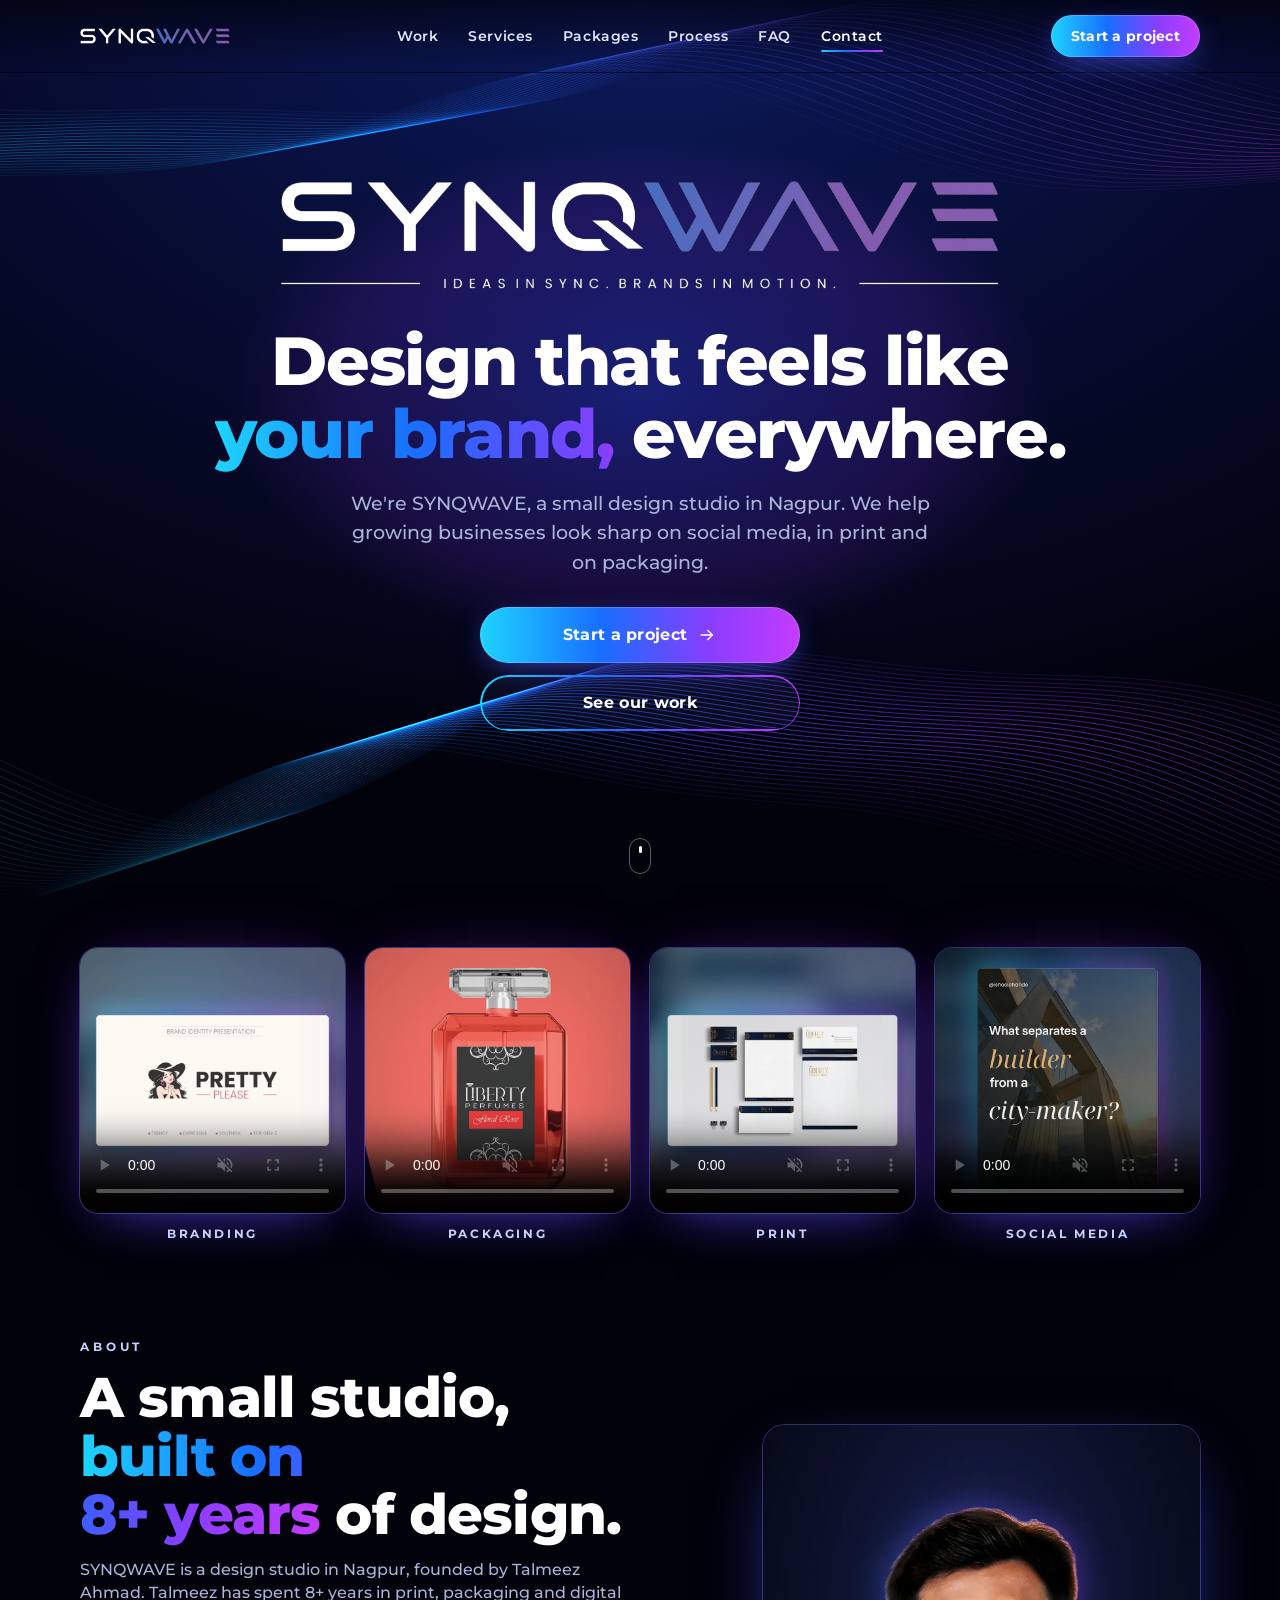
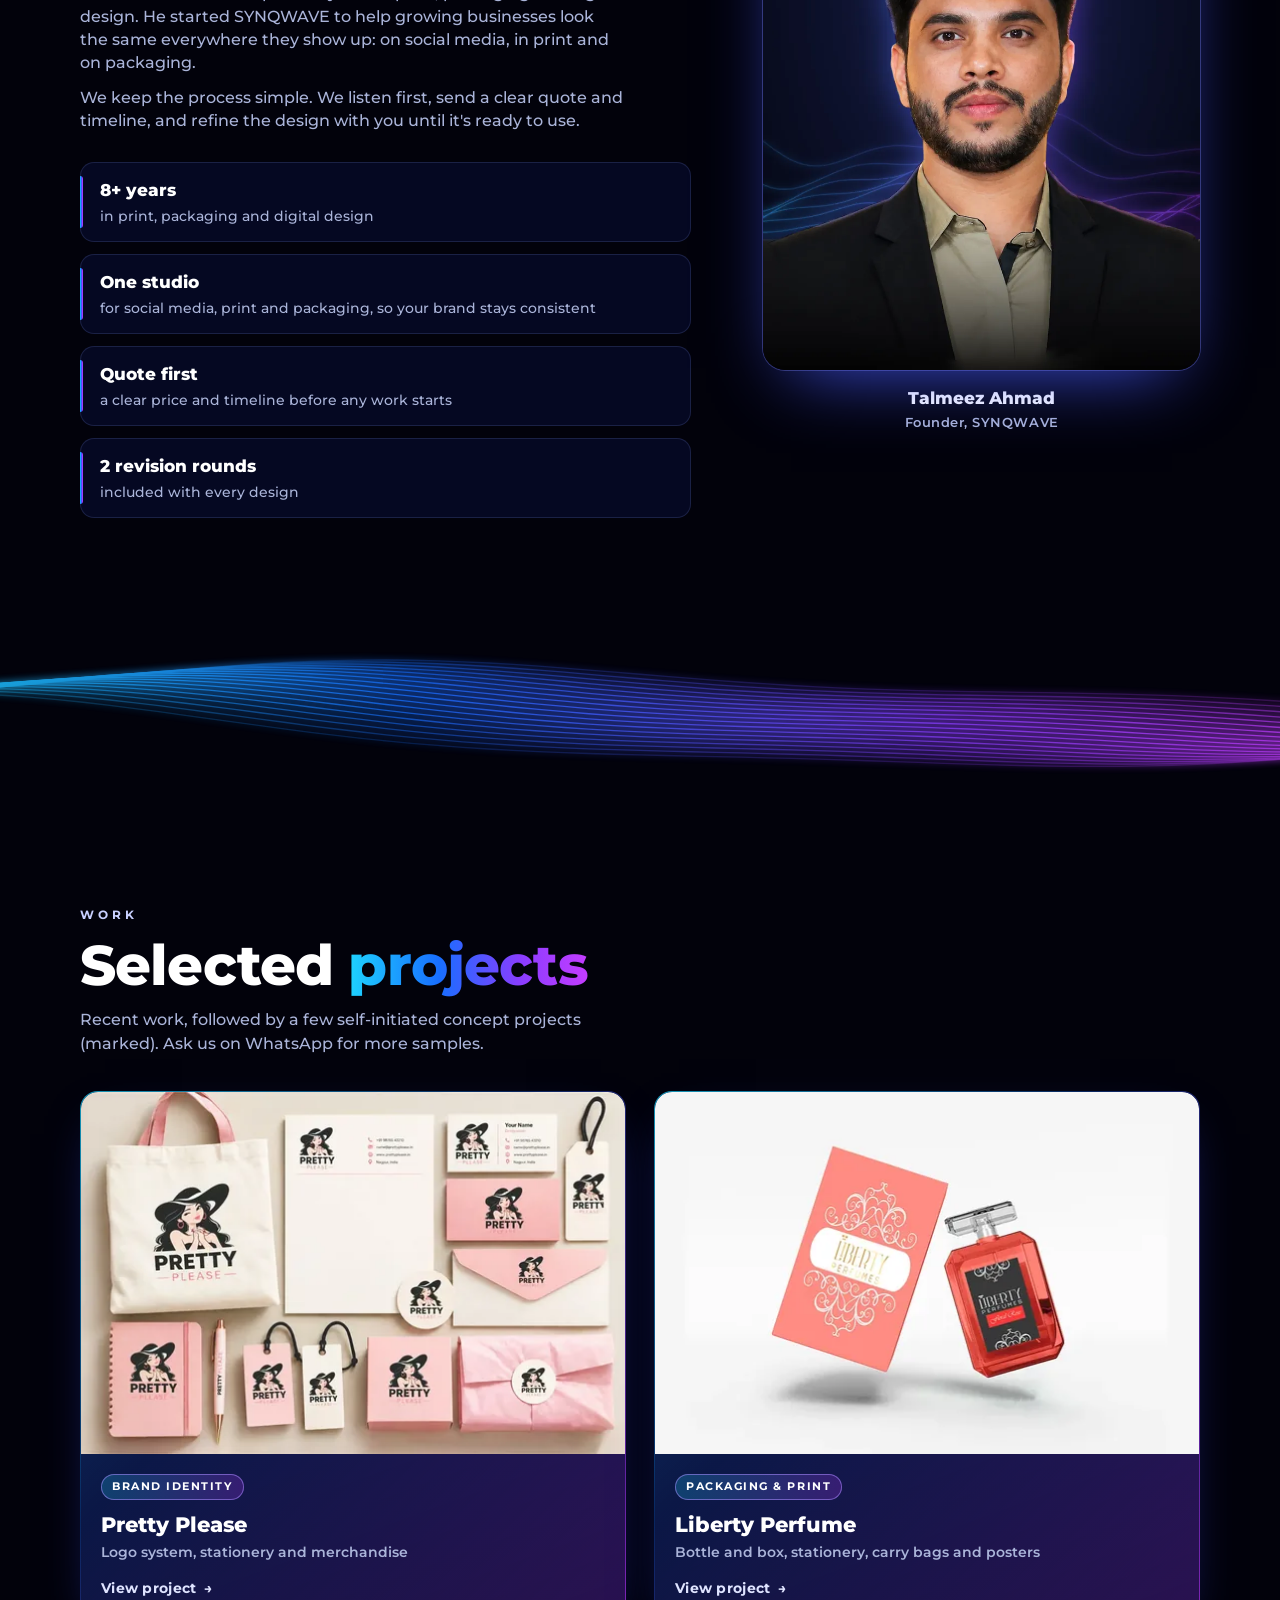
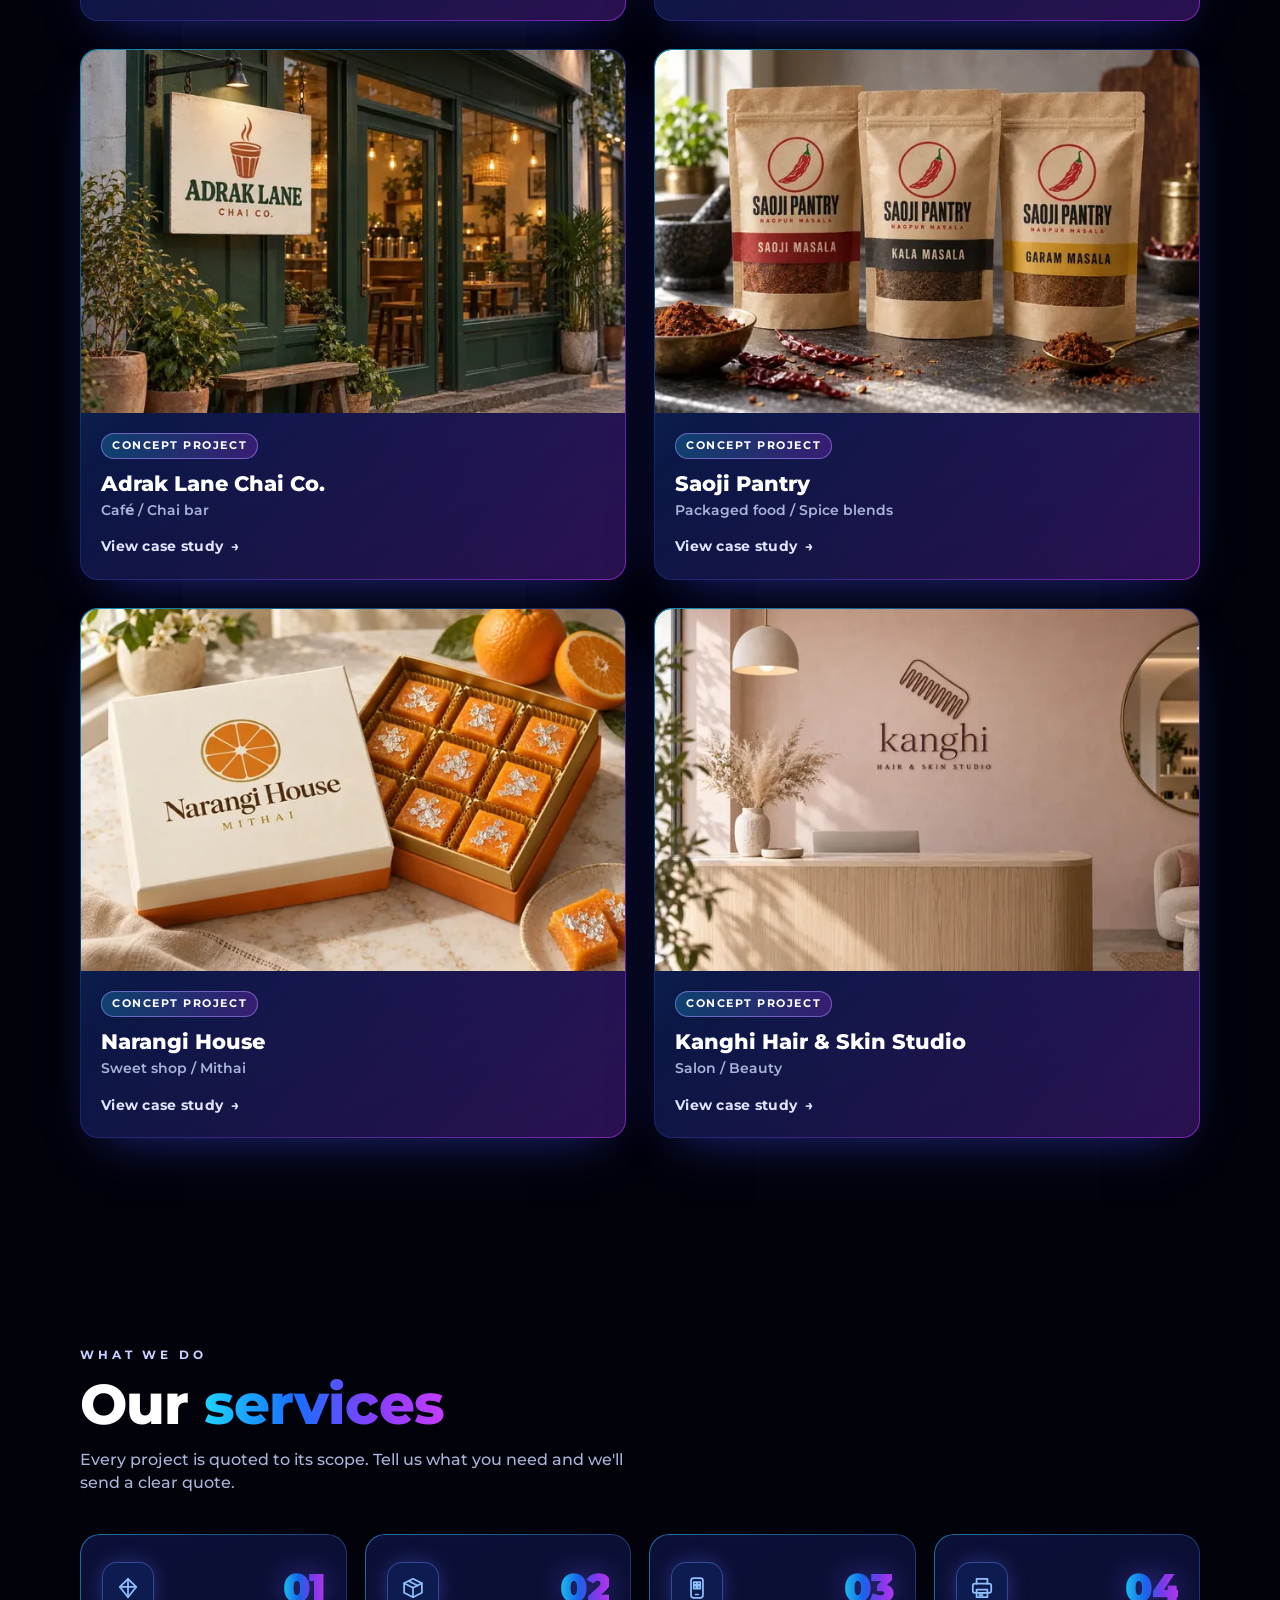
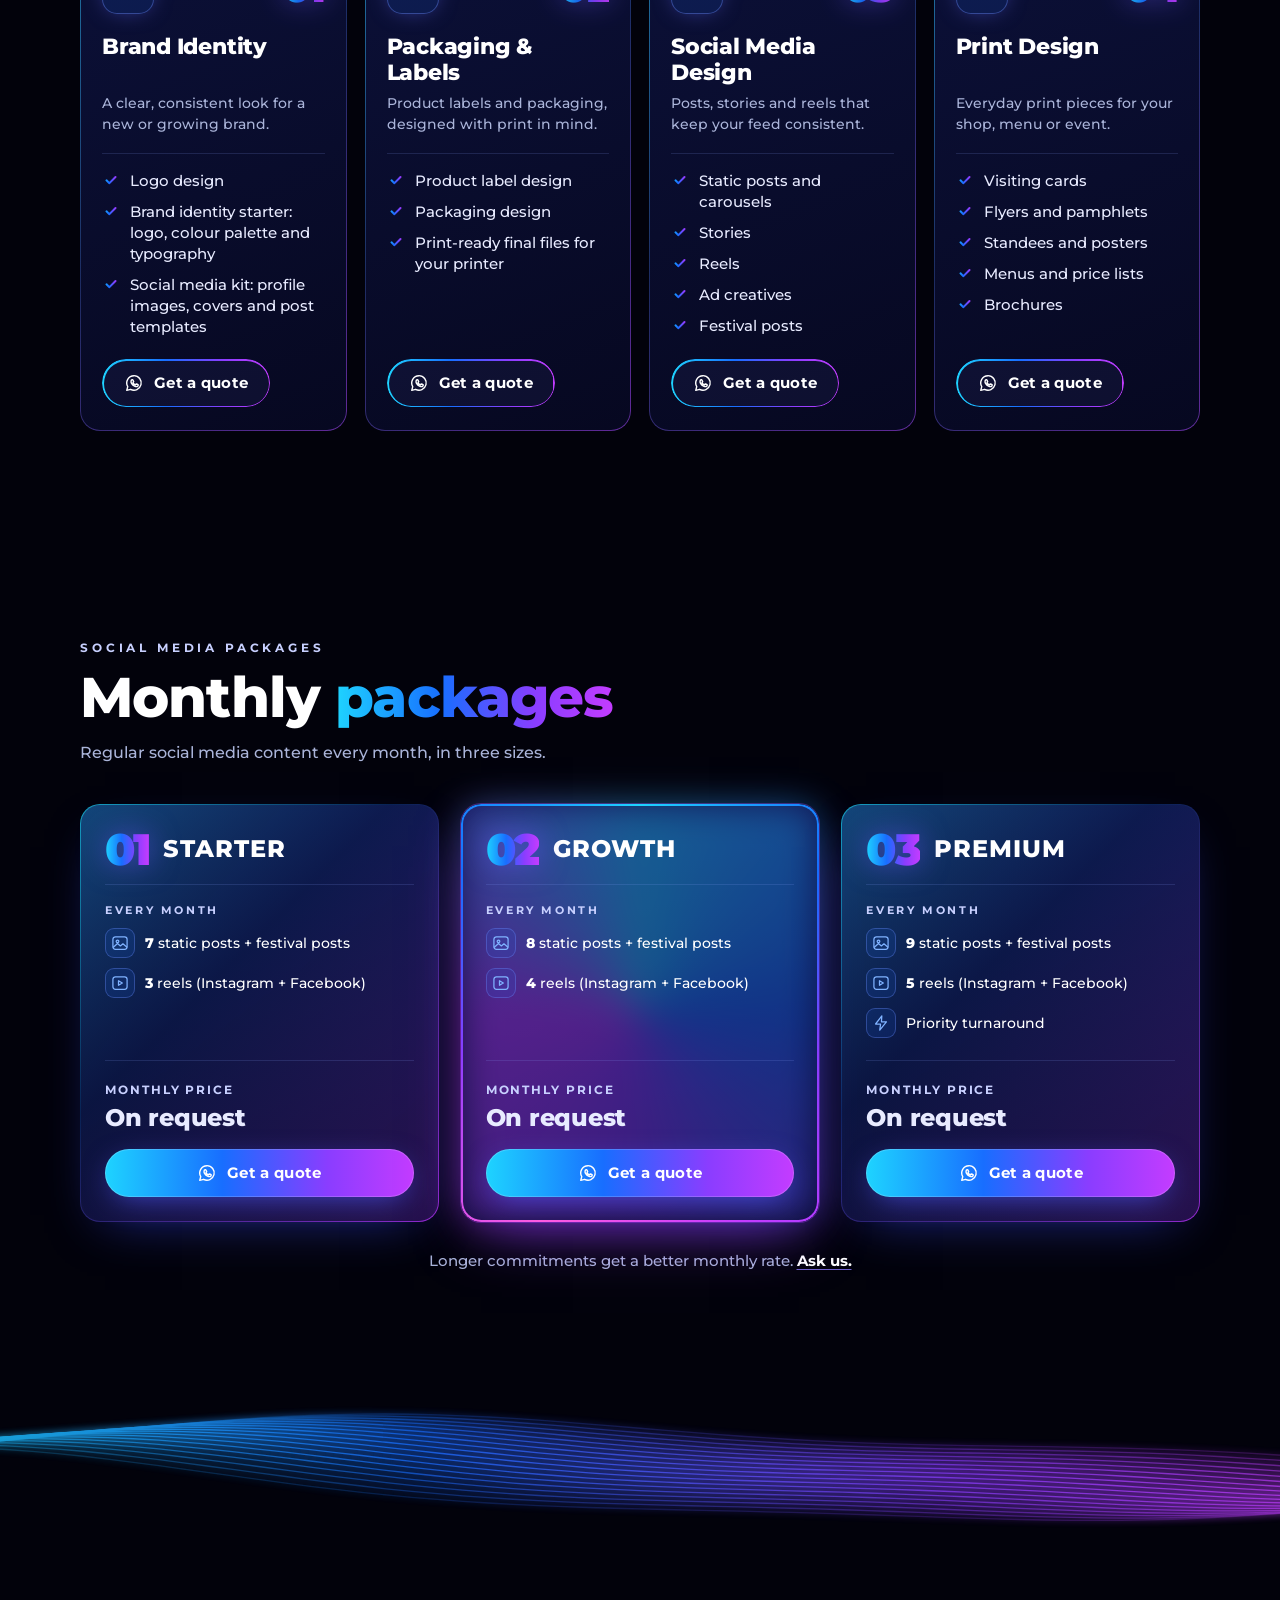
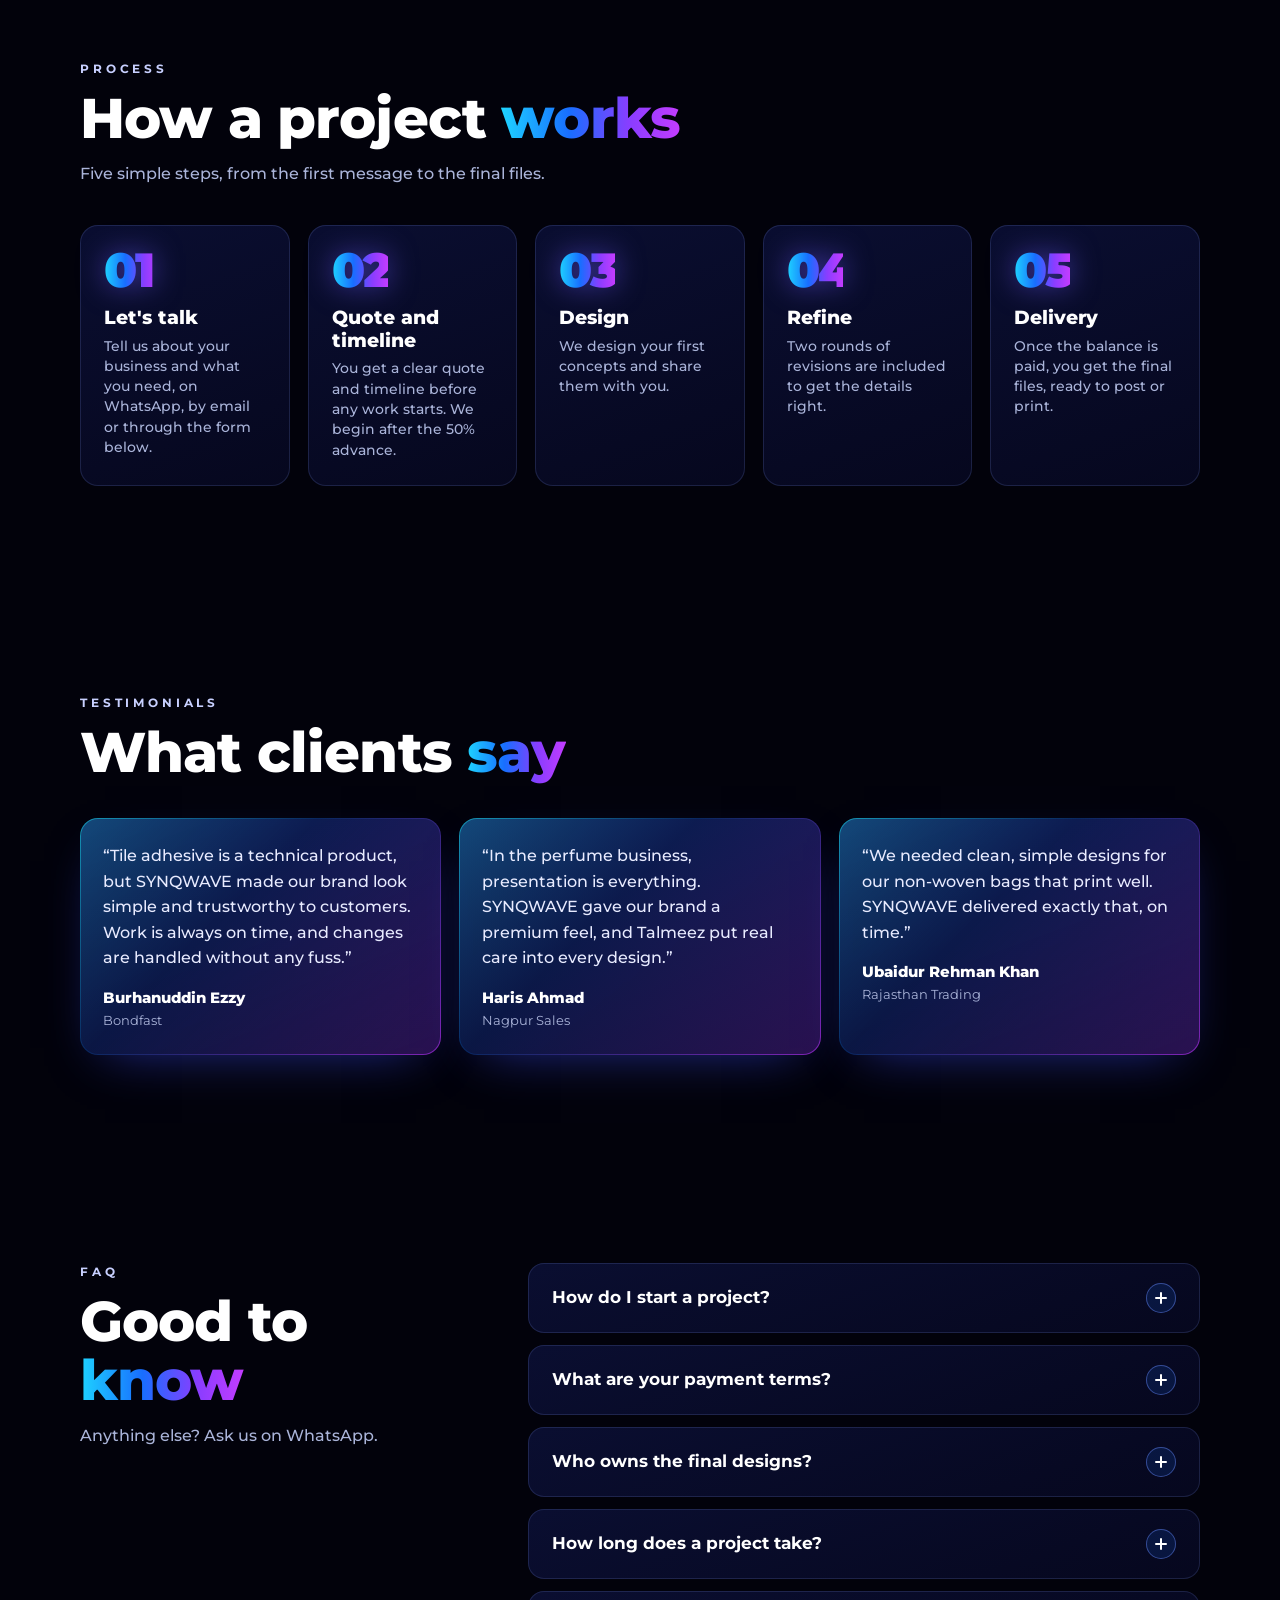
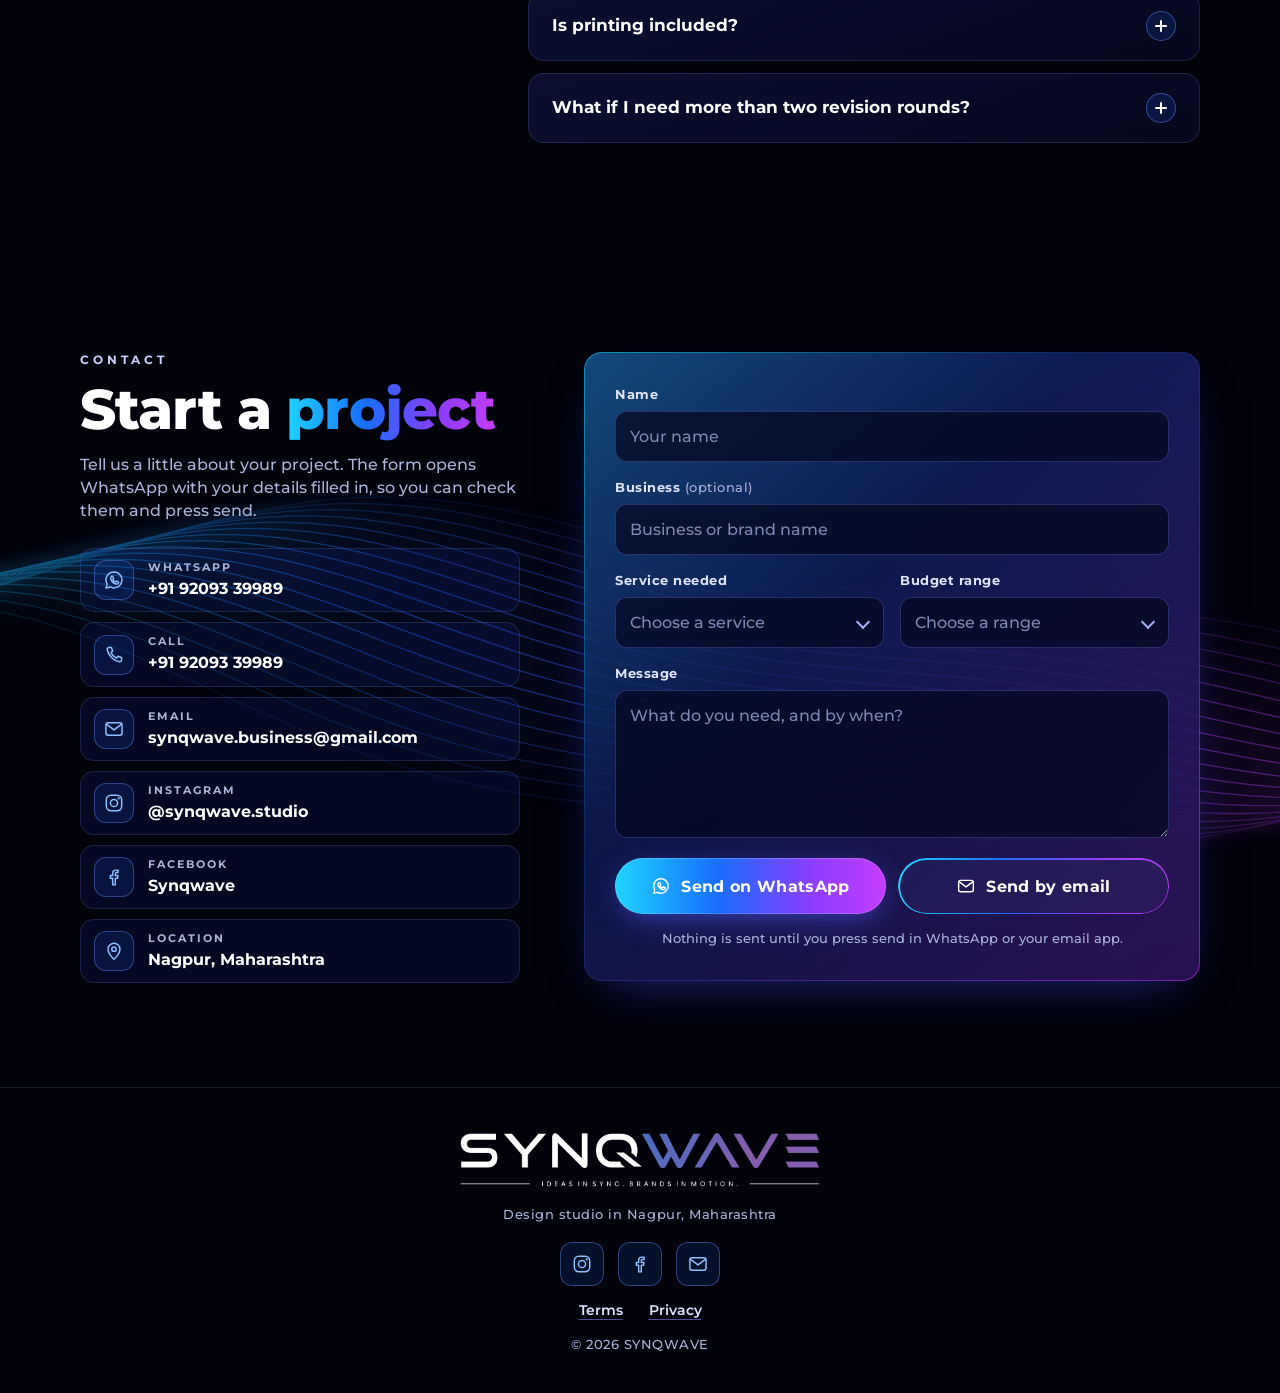
==== commit e532adbb: "Media always shows: work cards, service-video tiles (with posters) and founder photo written in inde" ====
--- a/index.html
+++ b/index.html
@@ -21,13 +21,14 @@
 <meta name="twitter:title" content="SYNQWAVE | Creative Design &amp; Branding Studio in Nagpur">
 <meta name="twitter:description" content="SYNQWAVE is a small design studio in Nagpur, Maharashtra. Brand identity, packaging and labels, social media design and print design for growing businesses.">
 <meta name="twitter:image" content="https://synqwave.co/og.jpg">
-<link rel="icon" href="assets/favicon.png">
-<link rel="preload" href="assets/montserrat.woff2" as="font" type="font/woff2" crossorigin>
-<link rel="preload" href="assets/synqwave-logo.webp" as="image" fetchpriority="high">
-<link rel="stylesheet" href="styles.css?v=4o">
+<link rel="icon" href="assets/favicon.png?v=4p">
+<link rel="preload" href="assets/montserrat.woff2?v=4p" as="font" type="font/woff2" crossorigin>
+<link rel="preload" href="assets/synqwave-logo.webp?v=4p" as="image" fetchpriority="high">
+<link rel="preload" href="assets/video/branding.webp?v=4p" as="image">
+<link rel="stylesheet" href="styles.css?v=4p">
 <script type="application/ld+json">{"@context": "https://schema.org", "@type": "LocalBusiness", "name": "SYNQWAVE", "description": "SYNQWAVE is a small design studio in Nagpur, Maharashtra. Brand identity, packaging and labels, social media design and print design for growing businesses.", "url": "https://synqwave.co/", "image": "https://synqwave.co/og.jpg", "logo": "https://synqwave.co/og.jpg", "telephone": "+91 92093 39989", "email": "synqwave.business@gmail.com", "address": {"@type": "PostalAddress", "addressLocality": "Nagpur", "addressRegion": "Maharashtra", "addressCountry": "IN"}, "founder": {"@type": "Person", "name": "Talmeez Ahmad"}}</script>
-<script src="content.js?v=4o" defer></script>
-<script src="main.js?v=4o" defer></script>
+<script src="content.js?v=4p" defer></script>
+<script src="main.js?v=4p" defer></script>
 </head>
 <body>
 <svg width="0" height="0" style="position:absolute" aria-hidden="true">
@@ -43,7 +44,7 @@
 
 <header class="nav" id="nav">
   <div class="wrap nav-in">
-    <a class="brand" href="#home" aria-label="SYNQWAVE home"><img src="assets/synqwave-wordmark.webp" alt="SYNQWAVE" width="560" height="58"></a>
+    <a class="brand" href="#home" aria-label="SYNQWAVE home"><img src="assets/synqwave-wordmark.webp?v=4p" alt="SYNQWAVE" width="560" height="58"></a>
     <nav class="links" aria-label="Main">
       <a href="#work">Work</a><a href="#services">Services</a><a href="#packages">Packages</a><a href="#process">Process</a><a href="#faq">FAQ</a><a href="#contact">Contact</a>
     </nav>
@@ -71,7 +72,7 @@
   <canvas class="hero-waves" id="waves" aria-hidden="true"></canvas>
   <div class="hero-glow" aria-hidden="true"></div>
   <div class="wrap hero-in">
-    <div class="logo-wrap"><img class="logo" src="assets/synqwave-logo.webp" fetchpriority="high" alt="SYNQWAVE logo: Ideas in sync. Brands in motion." width="1086" height="167"><span class="shine" aria-hidden="true"></span></div>
+    <div class="logo-wrap"><img class="logo" src="assets/synqwave-logo.webp?v=4p" fetchpriority="high" alt="SYNQWAVE logo: Ideas in sync. Brands in motion." width="1086" height="167"><span class="shine" aria-hidden="true"></span></div>
     <h1 class="headline"><span class="ln ln1">Design that feels like</span> <span class="ln ln2"><span class="grad-anim">your brand,</span> everywhere.</span></h1>
     <p class="lead">We're SYNQWAVE, a small design studio in Nagpur. We help growing businesses look sharp on social media, in print and on packaging.</p>
     <div class="cta hero-cta">
@@ -85,7 +86,12 @@
 <section class="svc-sec" id="services-video" aria-label="Services">
   <div class="wrap">
     <!-- Service videos (right after the hero): set serviceVideos in content.js. Hidden while empty. -->
-    <div class="svc-row" id="svc-row" hidden></div>
+    <div class="svc-row" id="svc-row">
+      <figure class="svc rv"><div class="svc-frame"><video muted loop playsinline preload="none" aria-hidden="true" width="1080" height="1080" poster="assets/video/branding.webp?v=4p" data-src="assets/video/branding-d.mp4?v=4p" data-src-m="assets/video/branding-p.mp4?v=4p"></video></div><figcaption>Branding</figcaption></figure>
+      <figure class="svc rv"><div class="svc-frame"><video muted loop playsinline preload="none" aria-hidden="true" width="1080" height="1080" poster="assets/video/packaging.webp?v=4p" data-src="assets/video/packaging-d.mp4?v=4p" data-src-m="assets/video/packaging-p.mp4?v=4p"></video></div><figcaption>Packaging</figcaption></figure>
+      <figure class="svc rv"><div class="svc-frame"><video muted loop playsinline preload="none" aria-hidden="true" width="1080" height="1080" poster="assets/video/print.webp?v=4p" data-src="assets/video/print-d.mp4?v=4p" data-src-m="assets/video/print-p.mp4?v=4p"></video></div><figcaption>Print</figcaption></figure>
+      <figure class="svc rv"><div class="svc-frame"><video muted loop playsinline preload="none" aria-hidden="true" width="1080" height="1080" poster="assets/video/social.webp?v=4p" data-src="assets/video/social-d.mp4?v=4p" data-src-m="assets/video/social-p.mp4?v=4p"></video></div><figcaption>Social Media</figcaption></figure>
+      </div>
   </div>
 </section>
 
@@ -106,26 +112,30 @@
       </ul>
     </div>
     <figure class="founder rv" id="founder">
-      <div class="founder-frame" id="founder-frame">
-        <img class="waves drift" src="assets/waves-band.svg" alt="" aria-hidden="true">
-        <img class="founder-logo" src="assets/synqwave-logo.webp" alt="SYNQWAVE logo" width="1086" height="167" loading="lazy">
-      </div>
+      <div class="founder-frame has-photo" id="founder-frame"><img class="founder-photo" src="assets/founder-talmeez-v3.webp?v=4p" alt="Talmeez Ahmad, founder of SYNQWAVE" width="800" height="1000" loading="lazy" decoding="async"></div>
       <figcaption><b>Talmeez Ahmad</b><span>Founder, SYNQWAVE</span></figcaption>
     </figure>
   </div>
 </section>
 
-<div class="band-wrap" aria-hidden="true"><img class="band drift" src="assets/waves-band.svg" alt=""></div>
+<div class="band-wrap" aria-hidden="true"><img class="band drift" src="assets/waves-band.svg?v=4p" alt=""></div>
 
 <section class="work" id="work">
   <div class="wrap">
     <div class="rv">
       <span class="kicker">Work</span>
       <h2 class="h2">Selected <span class="grad">projects</span></h2>
-      <p class="intro" id="work-intro" hidden>Recent work, followed by a few self-initiated concept projects (marked). Ask us on WhatsApp for more samples.</p>
+      <p class="intro" id="work-intro">Recent work, followed by a few self-initiated concept projects (marked). Ask us on WhatsApp for more samples.</p>
     </div>
     <!-- Case studies: add entries to caseStudies in content.js. -->
-    <div class="cases" id="cases" hidden></div>
+    <div class="cases" id="cases">
+      <article class="case panel rv"><div class="case-cover" style="background-image:url([data-uri])"><img src="assets/work/pretty-please-1.webp?v=4p" srcset="assets/work/pretty-please-1-640.webp?v=4p 640w, assets/work/pretty-please-1-1000.webp?v=4p 1000w, assets/work/pretty-please-1.webp?v=4p 1400w" sizes="(min-width:1280px) 544px, (min-width:1024px) 45vw, (min-width:768px) 44vw, calc(100vw - 42px)" alt="Pretty Please stationery and merchandise: tote bag, letterhead, business cards, tags, notebook and envelope" width="1200" height="800" loading="lazy" decoding="async"></div><div class="case-body"><span class="tag tag-c">Brand identity</span><h3>Pretty Please</h3><p class="case-ind">Logo system, stationery and merchandise</p><button class="case-open" type="button" aria-haspopup="dialog" aria-label="View project: Pretty Please"><span>View project</span><span class="case-ar" aria-hidden="true">→</span></button></div></article>
+      <article class="case panel rv"><div class="case-cover" style="background-image:url([data-uri])"><img src="assets/work/liberty-perfume-1.webp?v=4p" srcset="assets/work/liberty-perfume-1-640.webp?v=4p 640w, assets/work/liberty-perfume-1.webp?v=4p 1052w" sizes="(min-width:1280px) 544px, (min-width:1024px) 45vw, (min-width:768px) 44vw, calc(100vw - 42px)" alt="Liberty Perfumes bottle and coral box" width="1200" height="800" loading="lazy" decoding="async"></div><div class="case-body"><span class="tag tag-c">Packaging &amp; print</span><h3>Liberty Perfume</h3><p class="case-ind">Bottle and box, stationery, carry bags and posters</p><button class="case-open" type="button" aria-haspopup="dialog" aria-label="View project: Liberty Perfume"><span>View project</span><span class="case-ar" aria-hidden="true">→</span></button></div></article>
+      <article class="case panel rv"><div class="case-cover" style="background-image:url([data-uri])"><img src="assets/work/adrak-lane-storefront.webp?v=4p" srcset="assets/work/adrak-lane-storefront-640.webp?v=4p 640w, assets/work/adrak-lane-storefront-1000.webp?v=4p 1000w, assets/work/adrak-lane-storefront.webp?v=4p 1200w" sizes="(min-width:1280px) 544px, (min-width:1024px) 45vw, (min-width:768px) 44vw, calc(100vw - 42px)" alt="Adrak Lane Chai Co. shopfront at dusk with a cream hanging signboard showing the kulhad cup logo" width="1200" height="800" loading="lazy" decoding="async"></div><div class="case-body"><span class="tag tag-c">Concept project</span><h3>Adrak Lane Chai Co.</h3><p class="case-ind">Café / Chai bar</p><button class="case-open" type="button" aria-haspopup="dialog" aria-label="View case study: Adrak Lane Chai Co."><span>View case study</span><span class="case-ar" aria-hidden="true">→</span></button></div></article>
+      <article class="case panel rv"><div class="case-cover" style="background-image:url([data-uri])"><img src="assets/work/saoji-pantry-pouches.webp?v=4p" srcset="assets/work/saoji-pantry-pouches-640.webp?v=4p 640w, assets/work/saoji-pantry-pouches-1000.webp?v=4p 1000w, assets/work/saoji-pantry-pouches.webp?v=4p 1200w" sizes="(min-width:1280px) 544px, (min-width:1024px) 45vw, (min-width:768px) 44vw, calc(100vw - 42px)" alt="Saoji Pantry kraft spice pouches for Saoji Masala, Kala Masala and Garam Masala on a slate counter" width="1200" height="800" loading="lazy" decoding="async"></div><div class="case-body"><span class="tag tag-c">Concept project</span><h3>Saoji Pantry</h3><p class="case-ind">Packaged food / Spice blends</p><button class="case-open" type="button" aria-haspopup="dialog" aria-label="View case study: Saoji Pantry"><span>View case study</span><span class="case-ar" aria-hidden="true">→</span></button></div></article>
+      <article class="case panel rv"><div class="case-cover" style="background-image:url([data-uri])"><img src="assets/work/narangi-house-box.webp?v=4p" srcset="assets/work/narangi-house-box-640.webp?v=4p 640w, assets/work/narangi-house-box-1000.webp?v=4p 1000w, assets/work/narangi-house-box.webp?v=4p 1200w" sizes="(min-width:1280px) 544px, (min-width:1024px) 45vw, (min-width:768px) 44vw, calc(100vw - 42px)" alt="Narangi House ivory and orange sweet box with gold-foil logo, opened to show orange burfi" width="1200" height="800" loading="lazy" decoding="async"></div><div class="case-body"><span class="tag tag-c">Concept project</span><h3>Narangi House</h3><p class="case-ind">Sweet shop / Mithai</p><button class="case-open" type="button" aria-haspopup="dialog" aria-label="View case study: Narangi House"><span>View case study</span><span class="case-ar" aria-hidden="true">→</span></button></div></article>
+      <article class="case panel rv"><div class="case-cover" style="background-image:url([data-uri])"><img src="assets/work/kanghi-studio-reception.webp?v=4p" srcset="assets/work/kanghi-studio-reception-640.webp?v=4p 640w, assets/work/kanghi-studio-reception-1000.webp?v=4p 1000w, assets/work/kanghi-studio-reception.webp?v=4p 1200w" sizes="(min-width:1280px) 544px, (min-width:1024px) 45vw, (min-width:768px) 44vw, calc(100vw - 42px)" alt="Kanghi Hair &amp; Skin Studio reception with the logo on a blush-pink wall above an oak desk" width="1200" height="800" loading="lazy" decoding="async"></div><div class="case-body"><span class="tag tag-c">Concept project</span><h3>Kanghi Hair &amp; Skin Studio</h3><p class="case-ind">Salon / Beauty</p><button class="case-open" type="button" aria-haspopup="dialog" aria-label="View case study: Kanghi Hair &amp; Skin Studio"><span>View case study</span><span class="case-ar" aria-hidden="true">→</span></button></div></article>
+      </div>
     <!-- Case study viewer: filled from caseStudies in content.js when a card is tapped. -->
     <dialog class="cs" id="cs" aria-labelledby="cs-title">
       <button class="cs-x" type="button" aria-label="Close case study"><svg viewBox="0 0 24 24" aria-hidden="true"><path d="M6 6l12 12M18 6L6 18"/></svg></button>
@@ -136,10 +146,6 @@
         <div class="cs-foot"><a class="btn btn-p btn-md cs-cta" href="#contact">Start a project</a></div>
       </div>
     </dialog>
-    <div class="empty panel rv" id="work-empty">
-      <p>Selected projects coming soon. Ask us on WhatsApp for samples.</p>
-      <a class="btn btn-p btn-md" href="https://wa.me/919209339989?text=Hi%20SYNQWAVE%2C%20could%20you%20share%20some%20samples%20of%20your%20work%3F" target="_blank" rel="noopener"><svg class="bi" aria-hidden="true"><use href="#i-wa"/></svg>Ask for samples</a>
-    </div>
   </div>
 </section>
 
@@ -217,7 +223,7 @@
   </div>
 </section>
 
-<div class="band-wrap" aria-hidden="true"><img class="band drift" src="assets/waves-band.svg" alt=""></div>
+<div class="band-wrap" aria-hidden="true"><img class="band drift" src="assets/waves-band.svg?v=4p" alt=""></div>
 
 <section class="process" id="process">
   <div class="wrap">
@@ -253,7 +259,7 @@
 </section>
 
 <section class="contact" id="contact">
-  <img class="waves drift" src="assets/waves-band.svg" alt="" aria-hidden="true">
+  <img class="waves drift" src="assets/waves-band.svg?v=4p" alt="" aria-hidden="true">
   <div class="wrap contact-in">
     <div class="c-info rv">
       <span class="kicker">Contact</span>
@@ -295,7 +301,7 @@
 
 <footer>
   <div class="wrap foot-in">
-    <img src="assets/synqwave-logo.webp" alt="SYNQWAVE logo" width="1086" height="167" loading="lazy">
+    <img src="assets/synqwave-logo.webp?v=4p" alt="SYNQWAVE logo" width="1086" height="167" loading="lazy">
     <p class="f-loc">Design studio in Nagpur, Maharashtra</p>
     <nav class="f-social" aria-label="Social">
       <a href="https://www.instagram.com/synqwave.studio/" target="_blank" rel="noopener" aria-label="SYNQWAVE on Instagram (opens in a new tab)"><svg class="bi" aria-hidden="true"><use href="#i-ig"/></svg></a>
--- a/styles.css
+++ b/styles.css
@@ -1,5 +1,5 @@
 
-@font-face{font-family:"Montserrat";src:url(assets/montserrat.woff2) format("woff2");font-weight:100 900;font-display:swap}
+@font-face{font-family:"Montserrat";src:url(assets/montserrat.woff2?v=4p) format("woff2");font-weight:100 900;font-display:swap}
 :root{--bg:#02020b;--navy:#0a1446;--blue:#186eff;--purple:#b634ff;--cyan:#1ed4ff;--txt:#fff;--mute:#aab4d9;--line:rgba(140,160,255,.16);
 --grad:linear-gradient(90deg,#1ed4ff 0%,#186eff 38%,#8a3dff 72%,#c43cff 100%);--pad:20px;--max:1120px}
 *{box-sizing:border-box;margin:0;padding:0}
@@ -279,7 +279,7 @@
 .cases{margin-top:36px;display:flex;flex-wrap:wrap;justify-content:center;gap:22px}
 .case{position:relative;flex:0 0 100%;min-width:0;display:flex;flex-direction:column;overflow:hidden;transition:transform .35s ease,box-shadow .35s ease}
 .case:hover,.case.tap,.case:focus-within{transform:translateY(-4px);box-shadow:0 26px 60px -22px rgba(100,80,255,.9)}
-.case-cover{aspect-ratio:3 / 2;overflow:hidden;background:#05051a;border-radius:17px 17px 0 0}
+.case-cover{aspect-ratio:3 / 2;overflow:hidden;background:#05051a center / cover no-repeat;border-radius:17px 17px 0 0}
 .case-cover img{width:100%;height:100%;object-fit:cover;transition:transform .6s cubic-bezier(.2,.7,.1,1)}
 .case:hover .case-cover img{transform:scale(1.04)}
 .case-body{flex:1;display:flex;flex-direction:column;align-items:flex-start;padding:20px 20px 22px}
@@ -521,3 +521,6 @@
  .shine{opacity:0}
  .js .rv{opacity:1!important;transform:none!important;transition:none!important}
 }
+
+/* media that failed and is being retried: hide the broken-image icon (the placeholder or frame shows instead) */
+img.rt{visibility:hidden}
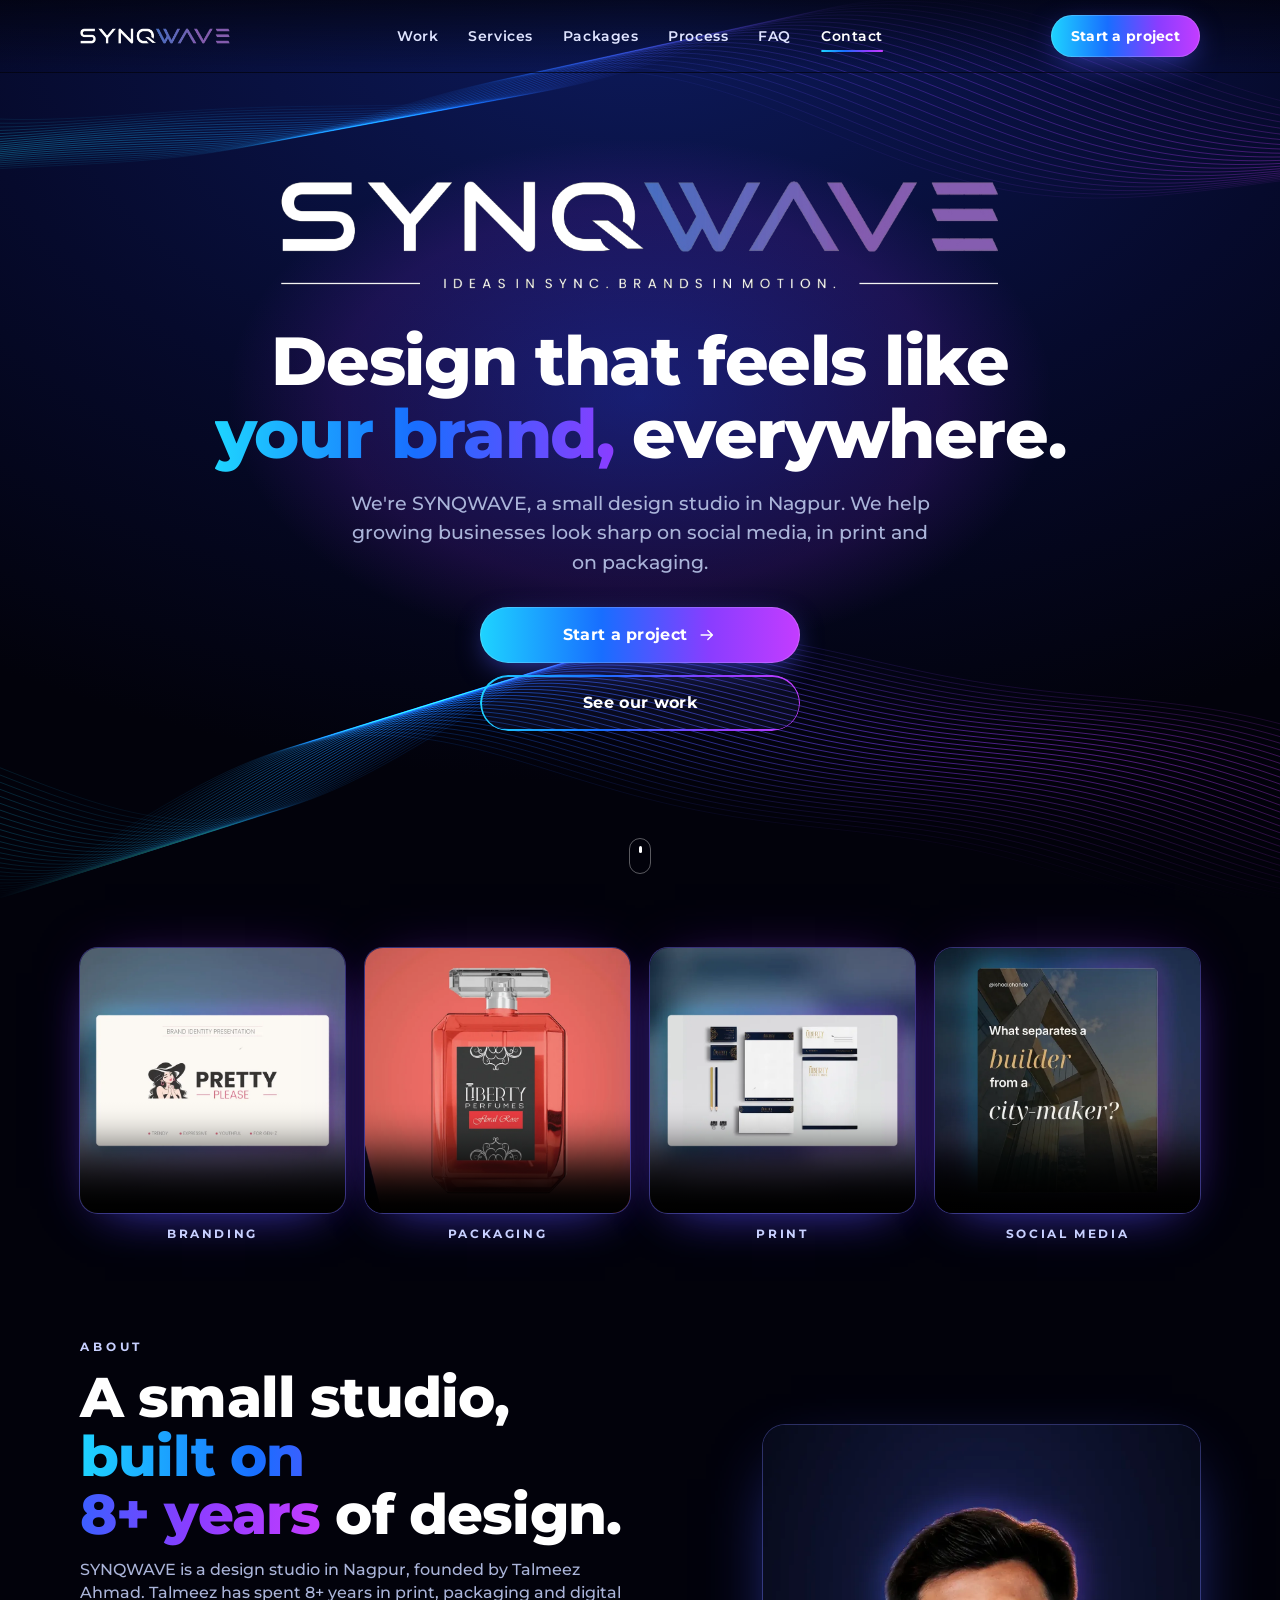
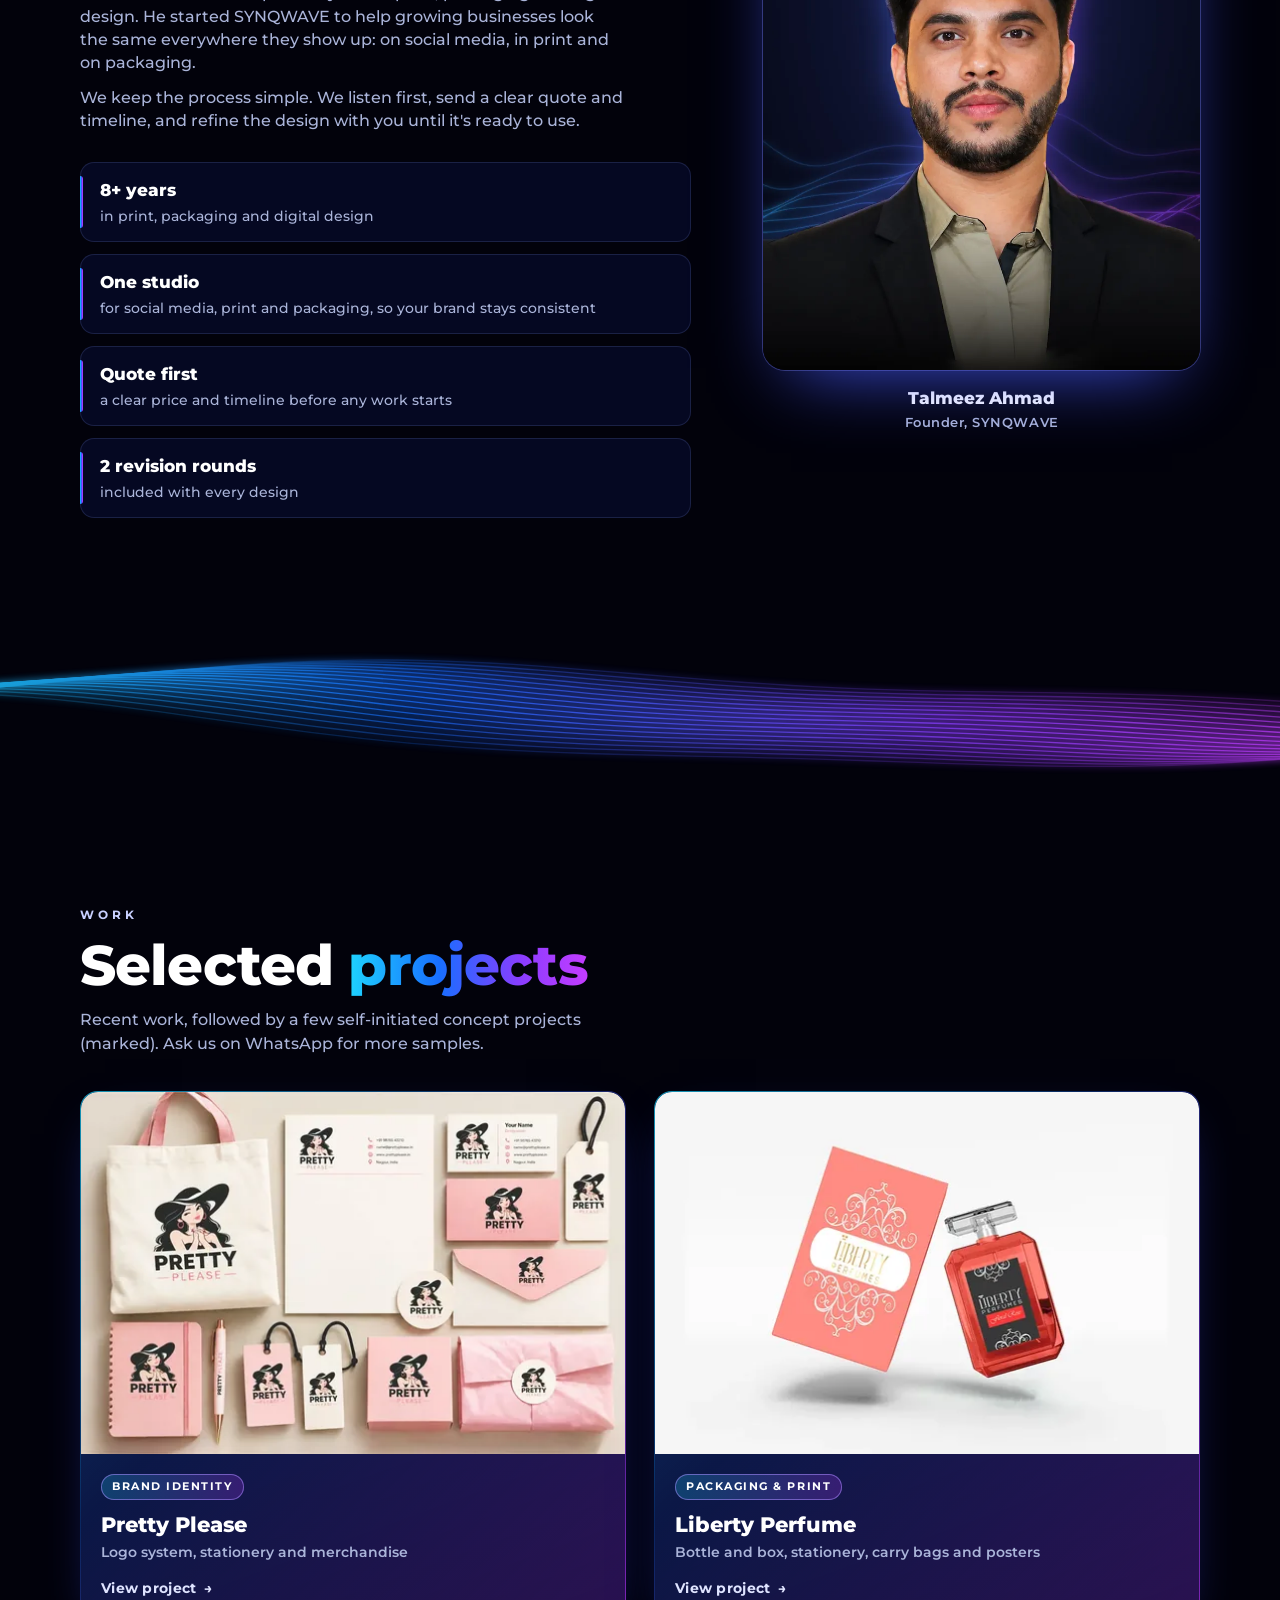
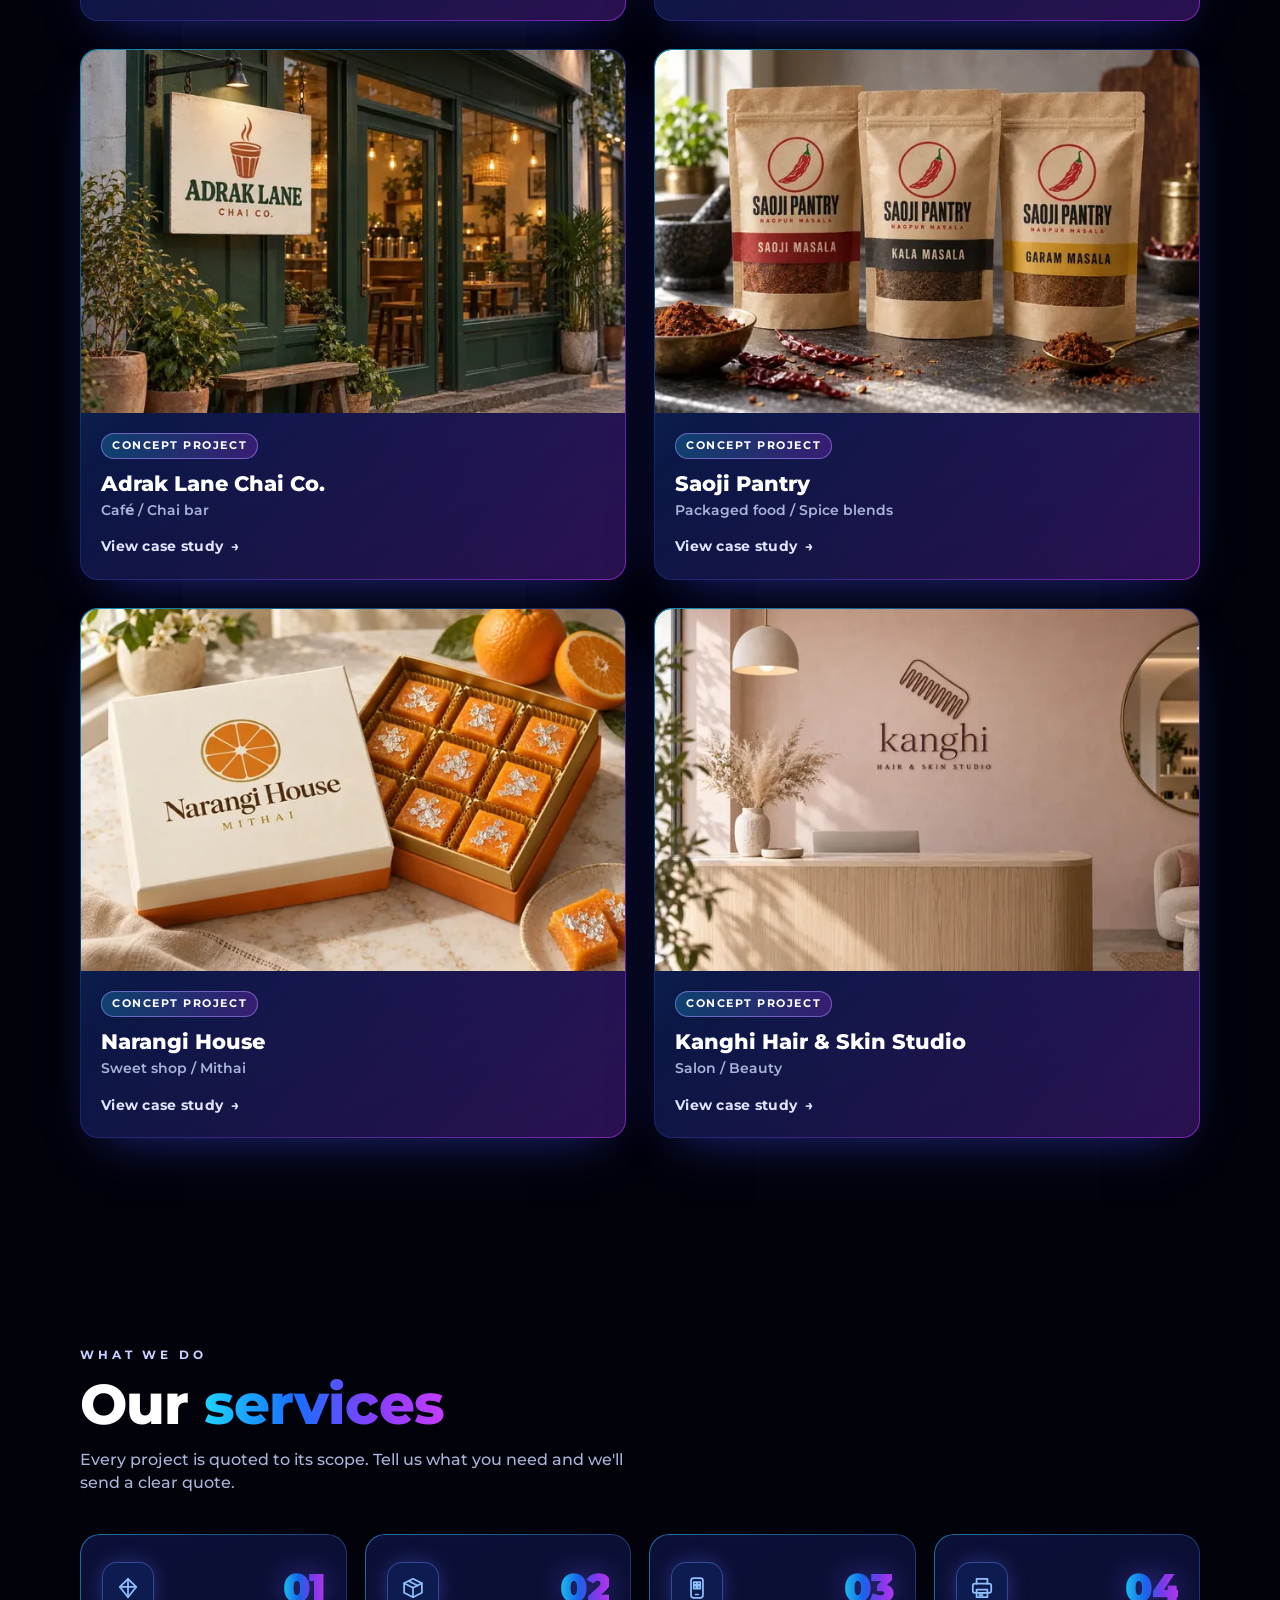
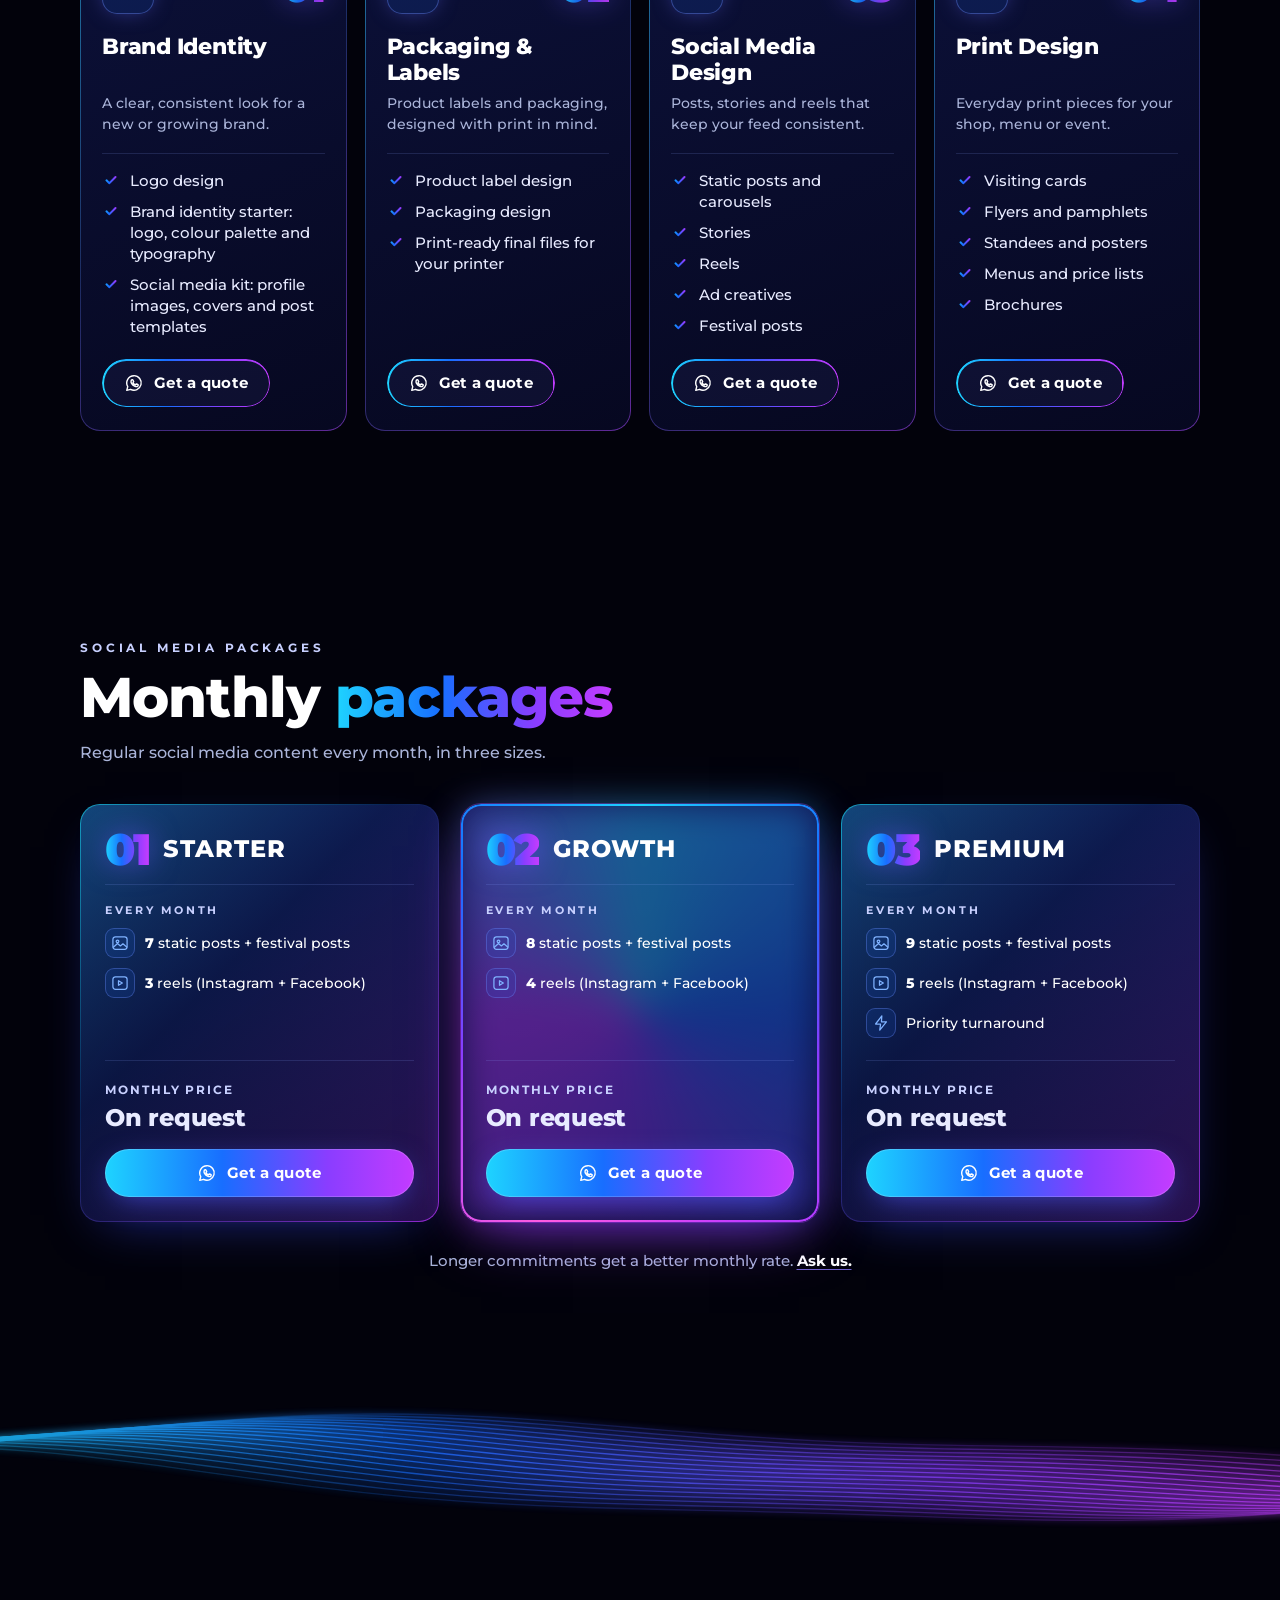
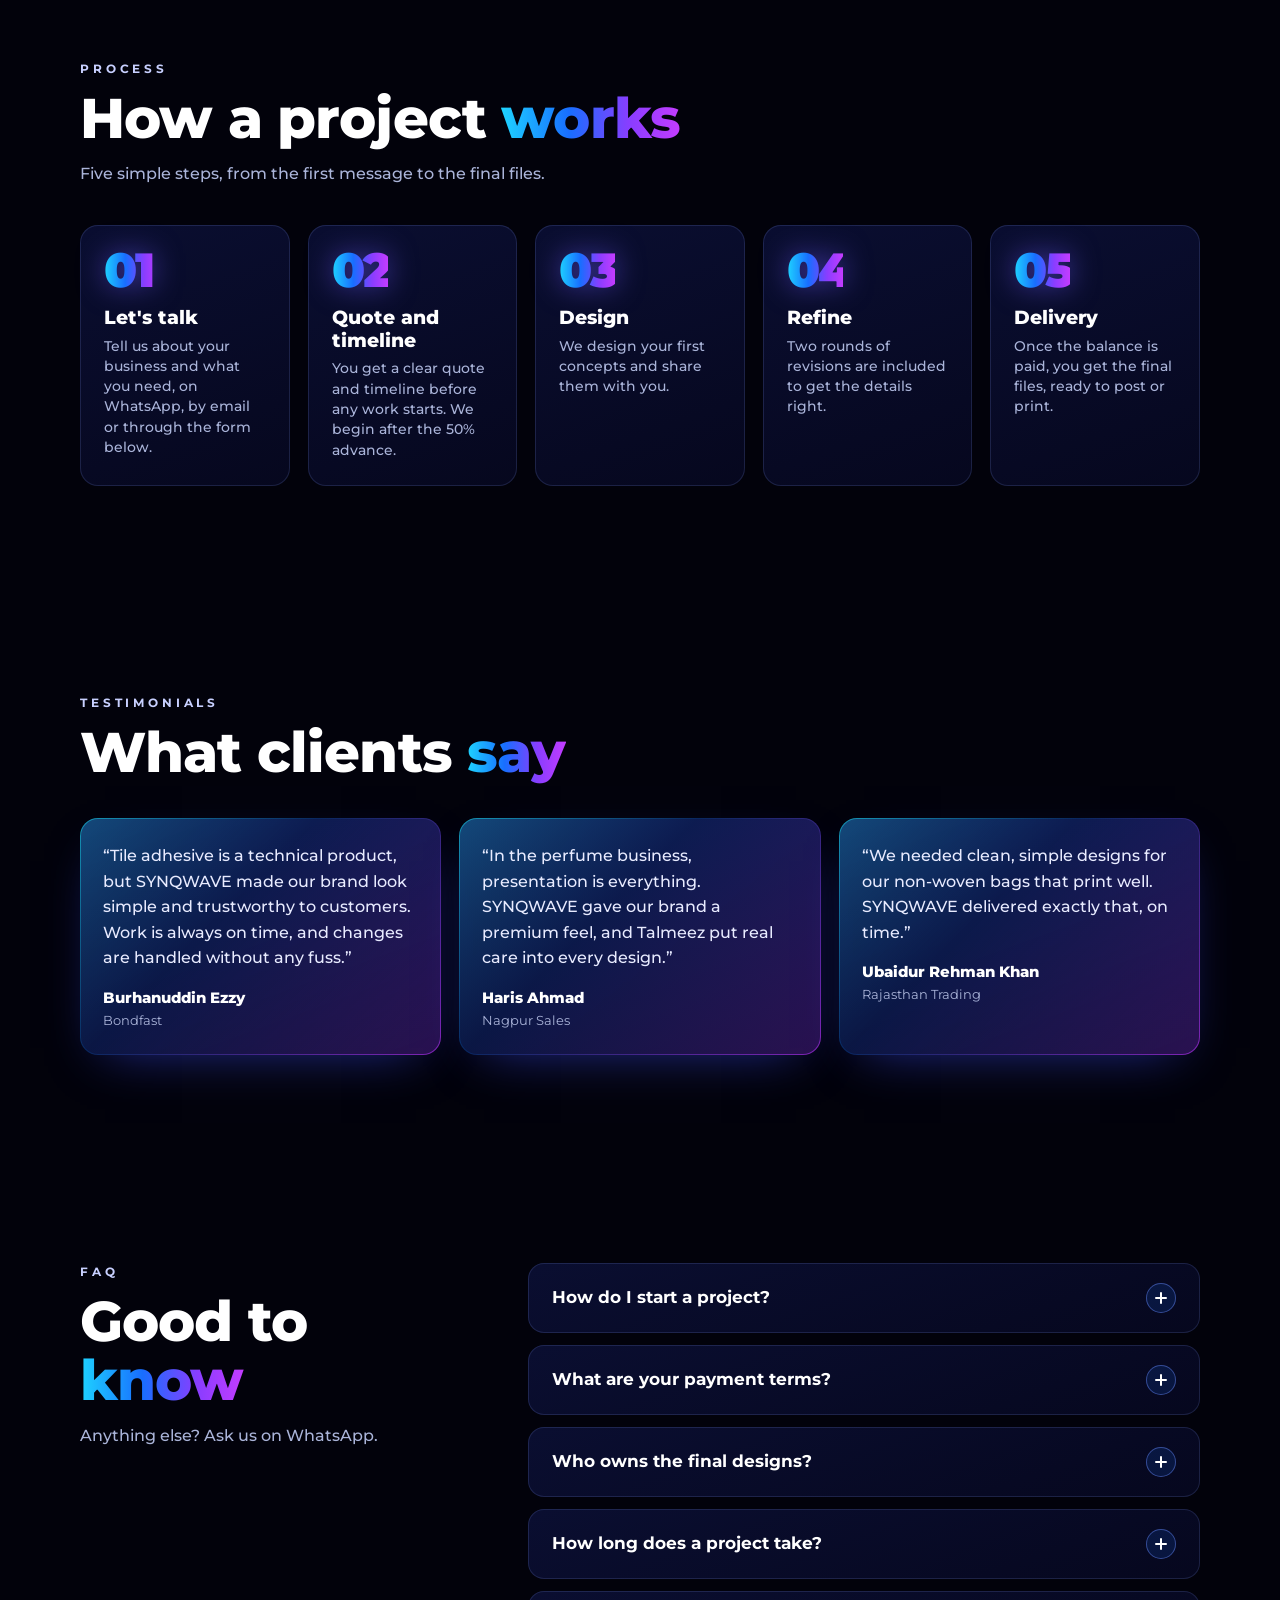
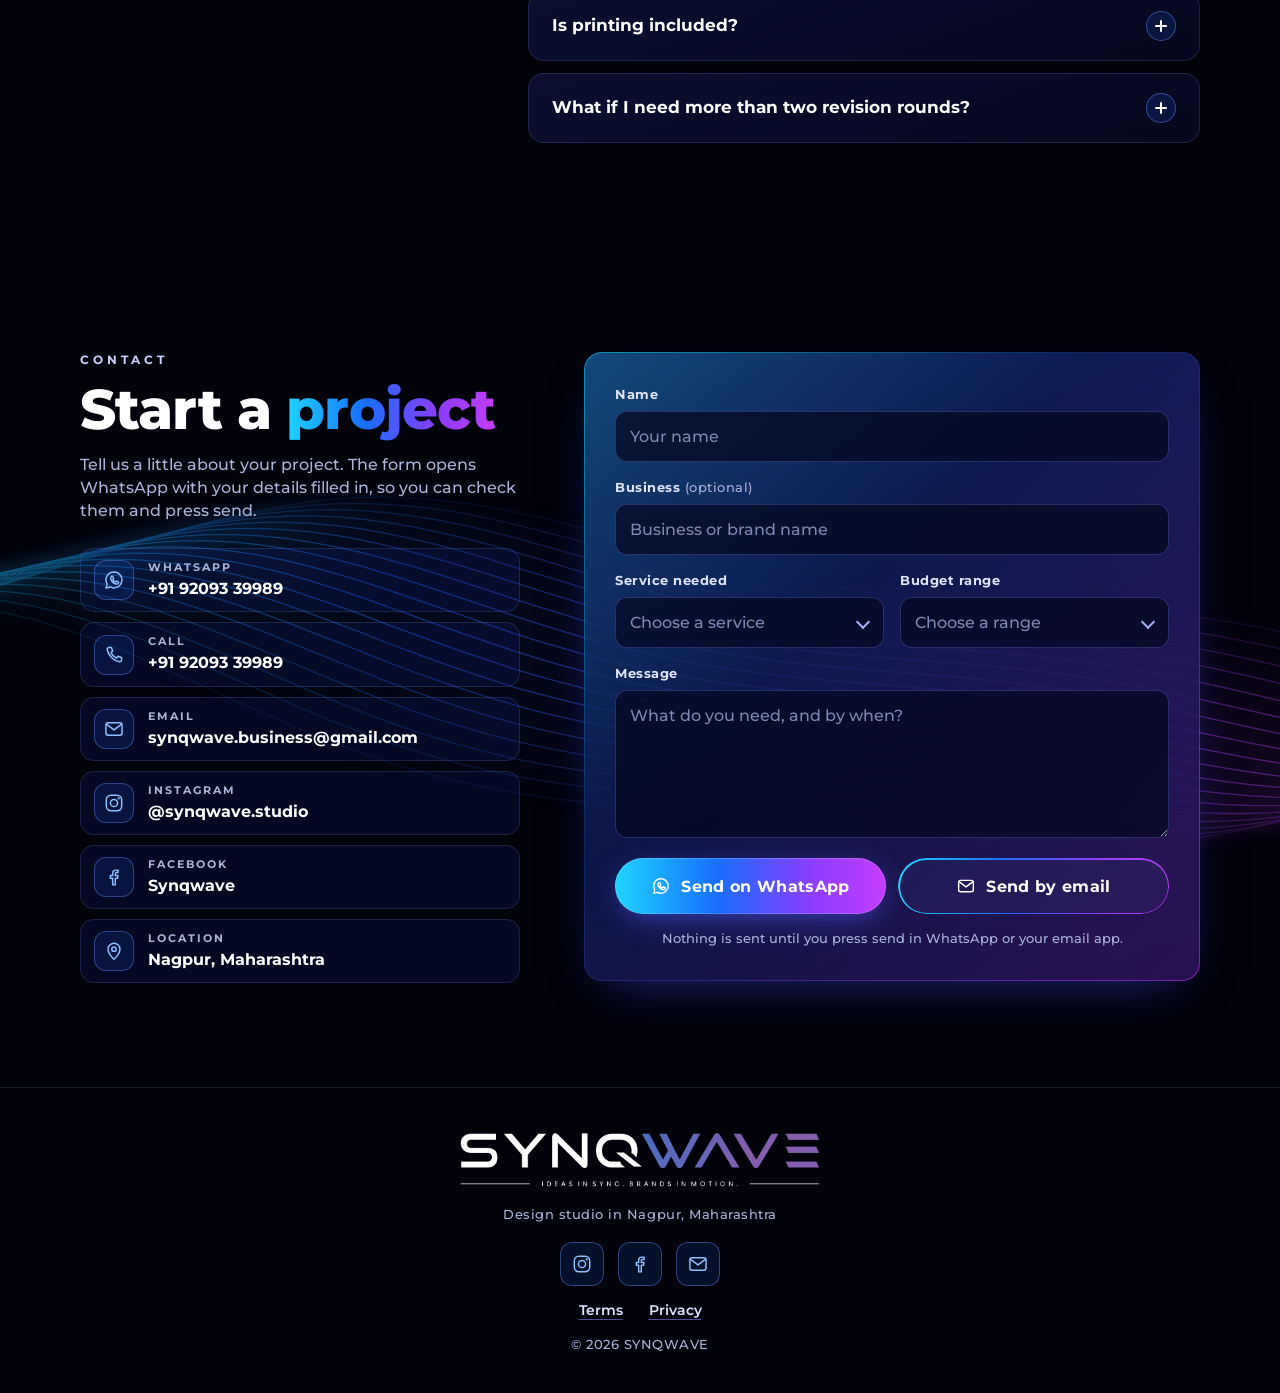
==== commit 5180d5e3: "WhatsApp links: every prefilled message (incl. contact form and bare links) starts with "🌐 From synq" ====
--- a/index.html
+++ b/index.html
@@ -28,7 +28,7 @@
 <link rel="stylesheet" href="styles.css?v=4p">
 <script type="application/ld+json">{"@context": "https://schema.org", "@type": "LocalBusiness", "name": "SYNQWAVE", "description": "SYNQWAVE is a small design studio in Nagpur, Maharashtra. Brand identity, packaging and labels, social media design and print design for growing businesses.", "url": "https://synqwave.co/", "image": "https://synqwave.co/og.jpg", "logo": "https://synqwave.co/og.jpg", "telephone": "+91 92093 39989", "email": "synqwave.business@gmail.com", "address": {"@type": "PostalAddress", "addressLocality": "Nagpur", "addressRegion": "Maharashtra", "addressCountry": "IN"}, "founder": {"@type": "Person", "name": "Talmeez Ahmad"}}</script>
 <script src="content.js?v=4p" defer></script>
-<script src="main.js?v=4p" defer></script>
+<script src="main.js?v=4q" defer></script>
 </head>
 <body>
 <svg width="0" height="0" style="position:absolute" aria-hidden="true">
@@ -62,7 +62,7 @@
       <a href="#faq"><i>05</i>FAQ</a>
       <a href="#contact"><i>06</i>Contact</a>
       <a class="btn btn-p btn-lg" href="#contact">Start a project</a>
-      <a class="menu-call" href="https://wa.me/919209339989" target="_blank" rel="noopener">or WhatsApp +91 92093 39989</a>
+      <a class="menu-call" href="https://wa.me/919209339989?text=%F0%9F%8C%90%20From%20synqwave.co%20website%20%E2%80%94%20Hi%20SYNQWAVE%2C%20I%27d%20like%20to%20talk%20about%20a%20project." target="_blank" rel="noopener">or WhatsApp +91 92093 39989</a>
     </nav>
   </div>
 </header>
@@ -162,28 +162,28 @@
   <h3>Brand Identity</h3>
   <p class="sub">A clear, consistent look for a new or growing brand.</p>
   <ul class="ticks"><li>Logo design</li><li>Brand identity starter: logo, colour palette and typography</li><li>Social media kit: profile images, covers and post templates</li></ul>
-  <a class="btn btn-g btn-md quote" href="https://wa.me/919209339989?text=Hi%20SYNQWAVE%2C%20I%27d%20like%20a%20quote%20for%20Brand%20Identity." target="_blank" rel="noopener"><svg class="bi" aria-hidden="true"><use href="#i-wa"/></svg>Get a quote</a>
+  <a class="btn btn-g btn-md quote" href="https://wa.me/919209339989?text=%F0%9F%8C%90%20From%20synqwave.co%20website%20%E2%80%94%20Hi%20SYNQWAVE%2C%20I%27d%20like%20a%20quote%20for%20Brand%20Identity." target="_blank" rel="noopener"><svg class="bi" aria-hidden="true"><use href="#i-wa"/></svg>Get a quote</a>
 </article>
 <article class="svc card rv" id="svc-02">
   <div class="svc-top"><span class="sic"><svg class="lic" viewBox="0 0 24 24" aria-hidden="true"><path d="M3.8 7.6L12 3.5l8.2 4.1v8.8L12 20.5l-8.2-4.1z"/><path d="M3.8 7.6L12 11.7l8.2-4.1M12 11.7v8.8"/><path d="M7.9 5.6l8.2 4.1"/></svg></span><span class="num sm">02</span></div>
   <h3>Packaging &amp; Labels</h3>
   <p class="sub">Product labels and packaging, designed with print in mind.</p>
   <ul class="ticks"><li>Product label design</li><li>Packaging design</li><li>Print-ready final files for your printer</li></ul>
-  <a class="btn btn-g btn-md quote" href="https://wa.me/919209339989?text=Hi%20SYNQWAVE%2C%20I%27d%20like%20a%20quote%20for%20Packaging%20%26%20Labels." target="_blank" rel="noopener"><svg class="bi" aria-hidden="true"><use href="#i-wa"/></svg>Get a quote</a>
+  <a class="btn btn-g btn-md quote" href="https://wa.me/919209339989?text=%F0%9F%8C%90%20From%20synqwave.co%20website%20%E2%80%94%20Hi%20SYNQWAVE%2C%20I%27d%20like%20a%20quote%20for%20Packaging%20%26%20Labels." target="_blank" rel="noopener"><svg class="bi" aria-hidden="true"><use href="#i-wa"/></svg>Get a quote</a>
 </article>
 <article class="svc card rv" id="svc-03">
   <div class="svc-top"><span class="sic"><svg class="lic" viewBox="0 0 24 24" aria-hidden="true"><rect x="6.5" y="2.8" width="11" height="18.4" rx="2.4"/><path d="M9 6.5h2.6v2.6H9zM12.4 6.5H15v2.6h-2.6zM9 9.9h2.6v2.6H9zM12.4 9.9H15v2.6h-2.6z"/><path d="M10.8 18h2.4"/></svg></span><span class="num sm">03</span></div>
   <h3>Social Media Design</h3>
   <p class="sub">Posts, stories and reels that keep your feed consistent.</p>
   <ul class="ticks"><li>Static posts and carousels</li><li>Stories</li><li>Reels</li><li>Ad creatives</li><li>Festival posts</li></ul>
-  <a class="btn btn-g btn-md quote" href="https://wa.me/919209339989?text=Hi%20SYNQWAVE%2C%20I%27d%20like%20a%20quote%20for%20Social%20Media%20Design." target="_blank" rel="noopener"><svg class="bi" aria-hidden="true"><use href="#i-wa"/></svg>Get a quote</a>
+  <a class="btn btn-g btn-md quote" href="https://wa.me/919209339989?text=%F0%9F%8C%90%20From%20synqwave.co%20website%20%E2%80%94%20Hi%20SYNQWAVE%2C%20I%27d%20like%20a%20quote%20for%20Social%20Media%20Design." target="_blank" rel="noopener"><svg class="bi" aria-hidden="true"><use href="#i-wa"/></svg>Get a quote</a>
 </article>
 <article class="svc card rv" id="svc-04">
   <div class="svc-top"><span class="sic"><svg class="lic" viewBox="0 0 24 24" aria-hidden="true"><path d="M7 8V3.5h10V8"/><rect x="3.5" y="8" width="17" height="8.5" rx="2"/><path d="M7 13.5h10v7H7z"/><path d="M9.5 16.5h5M9.5 18.5h3"/></svg></span><span class="num sm">04</span></div>
   <h3>Print Design</h3>
   <p class="sub">Everyday print pieces for your shop, menu or event.</p>
   <ul class="ticks"><li>Visiting cards</li><li>Flyers and pamphlets</li><li>Standees and posters</li><li>Menus and price lists</li><li>Brochures</li></ul>
-  <a class="btn btn-g btn-md quote" href="https://wa.me/919209339989?text=Hi%20SYNQWAVE%2C%20I%27d%20like%20a%20quote%20for%20Print%20Design." target="_blank" rel="noopener"><svg class="bi" aria-hidden="true"><use href="#i-wa"/></svg>Get a quote</a>
+  <a class="btn btn-g btn-md quote" href="https://wa.me/919209339989?text=%F0%9F%8C%90%20From%20synqwave.co%20website%20%E2%80%94%20Hi%20SYNQWAVE%2C%20I%27d%20like%20a%20quote%20for%20Print%20Design." target="_blank" rel="noopener"><svg class="bi" aria-hidden="true"><use href="#i-wa"/></svg>Get a quote</a>
 </article>
     </div>
   </div>
@@ -202,24 +202,24 @@
   <p class="lbl">Every month</p>
   <ul class="inc"><li><svg class="ic" viewBox="0 0 24 24" aria-hidden="true"><rect x="3.5" y="4.5" width="17" height="15" rx="3"/><circle cx="9" cy="10" r="1.6"/><path d="M4 17l5-4.5 3.5 3 3-2.5 4.5 3.8"/></svg><span><b>7</b> static posts + festival posts</span></li><li><svg class="ic" viewBox="0 0 24 24" aria-hidden="true"><rect x="3.5" y="4.5" width="17" height="15" rx="3"/><path d="M10.2 9.3v5.4l4.6-2.7z"/></svg><span><b>3</b> reels (Instagram + Facebook)</span></li></ul>
   <div class="pbox" data-price><p class="pfrom">Monthly price</p><p class="big ask">On request</p></div>
-  <a class="btn btn-p btn-md" href="https://wa.me/919209339989?text=Hi%20SYNQWAVE%2C%20could%20you%20send%20me%20a%20quote%20for%20the%20Starter%20package%3F" target="_blank" rel="noopener"><svg class="bi" aria-hidden="true"><use href="#i-wa"/></svg>Get a quote</a>
+  <a class="btn btn-p btn-md" href="https://wa.me/919209339989?text=%F0%9F%8C%90%20From%20synqwave.co%20website%20%E2%80%94%20Hi%20SYNQWAVE%2C%20could%20you%20send%20me%20a%20quote%20for%20the%20Starter%20package%3F" target="_blank" rel="noopener"><svg class="bi" aria-hidden="true"><use href="#i-wa"/></svg>Get a quote</a>
 </article>
 <article class="pkg feat rv" data-tier="growth"><span class="ring" aria-hidden="true"></span>
   <header class="pkg-head"><span class="num sm">02</span><h3>Growth</h3></header>
   <p class="lbl">Every month</p>
   <ul class="inc"><li><svg class="ic" viewBox="0 0 24 24" aria-hidden="true"><rect x="3.5" y="4.5" width="17" height="15" rx="3"/><circle cx="9" cy="10" r="1.6"/><path d="M4 17l5-4.5 3.5 3 3-2.5 4.5 3.8"/></svg><span><b>8</b> static posts + festival posts</span></li><li><svg class="ic" viewBox="0 0 24 24" aria-hidden="true"><rect x="3.5" y="4.5" width="17" height="15" rx="3"/><path d="M10.2 9.3v5.4l4.6-2.7z"/></svg><span><b>4</b> reels (Instagram + Facebook)</span></li></ul>
   <div class="pbox" data-price><p class="pfrom">Monthly price</p><p class="big ask">On request</p></div>
-  <a class="btn btn-p btn-md" href="https://wa.me/919209339989?text=Hi%20SYNQWAVE%2C%20could%20you%20send%20me%20a%20quote%20for%20the%20Growth%20package%3F" target="_blank" rel="noopener"><svg class="bi" aria-hidden="true"><use href="#i-wa"/></svg>Get a quote</a>
+  <a class="btn btn-p btn-md" href="https://wa.me/919209339989?text=%F0%9F%8C%90%20From%20synqwave.co%20website%20%E2%80%94%20Hi%20SYNQWAVE%2C%20could%20you%20send%20me%20a%20quote%20for%20the%20Growth%20package%3F" target="_blank" rel="noopener"><svg class="bi" aria-hidden="true"><use href="#i-wa"/></svg>Get a quote</a>
 </article>
 <article class="pkg rv" data-tier="premium">
   <header class="pkg-head"><span class="num sm">03</span><h3>Premium</h3></header>
   <p class="lbl">Every month</p>
   <ul class="inc"><li><svg class="ic" viewBox="0 0 24 24" aria-hidden="true"><rect x="3.5" y="4.5" width="17" height="15" rx="3"/><circle cx="9" cy="10" r="1.6"/><path d="M4 17l5-4.5 3.5 3 3-2.5 4.5 3.8"/></svg><span><b>9</b> static posts + festival posts</span></li><li><svg class="ic" viewBox="0 0 24 24" aria-hidden="true"><rect x="3.5" y="4.5" width="17" height="15" rx="3"/><path d="M10.2 9.3v5.4l4.6-2.7z"/></svg><span><b>5</b> reels (Instagram + Facebook)</span></li><li><svg class="ic" viewBox="0 0 24 24" aria-hidden="true"><path d="M13 3.5L5.5 13.2h6l-1 7.3 8-9.9h-6z"/></svg><span>Priority turnaround</span></li></ul>
   <div class="pbox" data-price><p class="pfrom">Monthly price</p><p class="big ask">On request</p></div>
-  <a class="btn btn-p btn-md" href="https://wa.me/919209339989?text=Hi%20SYNQWAVE%2C%20could%20you%20send%20me%20a%20quote%20for%20the%20Premium%20package%3F" target="_blank" rel="noopener"><svg class="bi" aria-hidden="true"><use href="#i-wa"/></svg>Get a quote</a>
-</article>
-    </div>
-    <p class="pk-note rv">Longer commitments get a better monthly rate. <a href="https://wa.me/919209339989?text=Hi%20SYNQWAVE%2C%20what%20is%20the%20monthly%20rate%20for%20a%20longer%20package%20commitment%3F" target="_blank" rel="noopener">Ask us.</a></p>
+  <a class="btn btn-p btn-md" href="https://wa.me/919209339989?text=%F0%9F%8C%90%20From%20synqwave.co%20website%20%E2%80%94%20Hi%20SYNQWAVE%2C%20could%20you%20send%20me%20a%20quote%20for%20the%20Premium%20package%3F" target="_blank" rel="noopener"><svg class="bi" aria-hidden="true"><use href="#i-wa"/></svg>Get a quote</a>
+</article>
+    </div>
+    <p class="pk-note rv">Longer commitments get a better monthly rate. <a href="https://wa.me/919209339989?text=%F0%9F%8C%90%20From%20synqwave.co%20website%20%E2%80%94%20Hi%20SYNQWAVE%2C%20what%20is%20the%20monthly%20rate%20for%20a%20longer%20package%20commitment%3F" target="_blank" rel="noopener">Ask us.</a></p>
   </div>
 </section>
 
@@ -254,7 +254,7 @@
       <h2 class="h2">Good to <span class="grad">know</span></h2>
       <p class="intro">Anything else? Ask us on WhatsApp.</p>
     </div>
-    <div class="qa" data-stagger><details class="q rv"><summary><span>How do I start a project?</span><i class="pm" aria-hidden="true"></i></summary><div class="ans"><p>Message us on WhatsApp at <a class="nw" href="https://wa.me/919209339989" target="_blank" rel="noopener">+91 92093 39989</a>, email <a href="mailto:synqwave.business@gmail.com">synqwave.business@gmail.com</a>, or <a href="#contact">fill in the form below</a>. We'll reply with a few questions or a quote.</p></div></details><details class="q rv"><summary><span>What are your payment terms?</span><i class="pm" aria-hidden="true"></i></summary><div class="ans"><p>We take a 50% advance to start the work. The balance is due before we hand over the final files.</p></div></details><details class="q rv"><summary><span>Who owns the final designs?</span><i class="pm" aria-hidden="true"></i></summary><div class="ans"><p>You do. Ownership of the final designs transfers to you once the final payment is made.</p></div></details><details class="q rv"><summary><span>How long does a project take?</span><i class="pm" aria-hidden="true"></i></summary><div class="ans"><p>It depends on the job, but here's what we usually take (working days, after we have your brief and content):</p><ul class="tlist"><li><span>Social media posts and stories</span><b>1–2 days</b></li><li><span>Reels</span><b>2–3 days</b></li><li><span>Visiting cards, flyers, posters and menus</span><b>2–3 days</b></li><li><span>Logo design, including first concepts</span><b>4–6 days</b></li><li><span>Packaging and labels</span><b>5–7 days</b></li><li><span>Full brand identity</span><b>10–15 days</b></li><li class="wide"><span>Monthly packages: we plan the month's calendar with you in week one and deliver on a schedule.</span></li></ul><p>Need it urgently? Tell us; we'll be honest about whether we can do it. We confirm the exact timeline with every quote.</p></div></details><details class="q rv"><summary><span>Is printing included?</span><i class="pm" aria-hidden="true"></i></summary><div class="ans"><p>No. Our quotes cover design only. Printing cost is separate and depends on size, material and quantity.</p></div></details><details class="q rv"><summary><span>What if I need more than two revision rounds?</span><i class="pm" aria-hidden="true"></i></summary><div class="ans"><p>Two revision rounds are included. After that, each extra revision is ₹50.</p></div></details></div>
+    <div class="qa" data-stagger><details class="q rv"><summary><span>How do I start a project?</span><i class="pm" aria-hidden="true"></i></summary><div class="ans"><p>Message us on WhatsApp at <a class="nw" href="https://wa.me/919209339989?text=%F0%9F%8C%90%20From%20synqwave.co%20website%20%E2%80%94%20Hi%20SYNQWAVE%2C%20I%27d%20like%20to%20talk%20about%20a%20project." target="_blank" rel="noopener">+91 92093 39989</a>, email <a href="mailto:synqwave.business@gmail.com">synqwave.business@gmail.com</a>, or <a href="#contact">fill in the form below</a>. We'll reply with a few questions or a quote.</p></div></details><details class="q rv"><summary><span>What are your payment terms?</span><i class="pm" aria-hidden="true"></i></summary><div class="ans"><p>We take a 50% advance to start the work. The balance is due before we hand over the final files.</p></div></details><details class="q rv"><summary><span>Who owns the final designs?</span><i class="pm" aria-hidden="true"></i></summary><div class="ans"><p>You do. Ownership of the final designs transfers to you once the final payment is made.</p></div></details><details class="q rv"><summary><span>How long does a project take?</span><i class="pm" aria-hidden="true"></i></summary><div class="ans"><p>It depends on the job, but here's what we usually take (working days, after we have your brief and content):</p><ul class="tlist"><li><span>Social media posts and stories</span><b>1–2 days</b></li><li><span>Reels</span><b>2–3 days</b></li><li><span>Visiting cards, flyers, posters and menus</span><b>2–3 days</b></li><li><span>Logo design, including first concepts</span><b>4–6 days</b></li><li><span>Packaging and labels</span><b>5–7 days</b></li><li><span>Full brand identity</span><b>10–15 days</b></li><li class="wide"><span>Monthly packages: we plan the month's calendar with you in week one and deliver on a schedule.</span></li></ul><p>Need it urgently? Tell us; we'll be honest about whether we can do it. We confirm the exact timeline with every quote.</p></div></details><details class="q rv"><summary><span>Is printing included?</span><i class="pm" aria-hidden="true"></i></summary><div class="ans"><p>No. Our quotes cover design only. Printing cost is separate and depends on size, material and quantity.</p></div></details><details class="q rv"><summary><span>What if I need more than two revision rounds?</span><i class="pm" aria-hidden="true"></i></summary><div class="ans"><p>Two revision rounds are included. After that, each extra revision is ₹50.</p></div></details></div>
   </div>
 </section>
 
@@ -266,7 +266,7 @@
       <h2 class="h2">Start a <span class="grad">project</span></h2>
       <p class="intro">Tell us a little about your project. The form opens WhatsApp with your details filled in, so you can check them and press send.</p>
       <ul class="c-list">
-        <li><svg class="bi" aria-hidden="true"><use href="#i-wa"/></svg><div><span>WhatsApp</span><a href="https://wa.me/919209339989" target="_blank" rel="noopener">+91 92093 39989</a></div></li>
+        <li><svg class="bi" aria-hidden="true"><use href="#i-wa"/></svg><div><span>WhatsApp</span><a href="https://wa.me/919209339989?text=%F0%9F%8C%90%20From%20synqwave.co%20website%20%E2%80%94%20Hi%20SYNQWAVE%2C%20I%27d%20like%20to%20talk%20about%20a%20project." target="_blank" rel="noopener">+91 92093 39989</a></div></li>
         <li><svg class="bi" aria-hidden="true"><use href="#i-call"/></svg><div><span>Call</span><a href="tel:+919209339989">+91 92093 39989</a></div></li>
         <li><svg class="bi" aria-hidden="true"><use href="#i-mail"/></svg><div><span>Email</span><a class="c-em" href="mailto:synqwave.business@gmail.com">synqwave.business<wbr>@gmail.com</a></div></li>
         <li><svg class="bi" aria-hidden="true"><use href="#i-ig"/></svg><div><span>Instagram</span><a href="https://www.instagram.com/synqwave.studio/" target="_blank" rel="noopener" aria-label="SYNQWAVE on Instagram, @synqwave.studio (opens in a new tab)">@synqwave.studio</a></div></li>
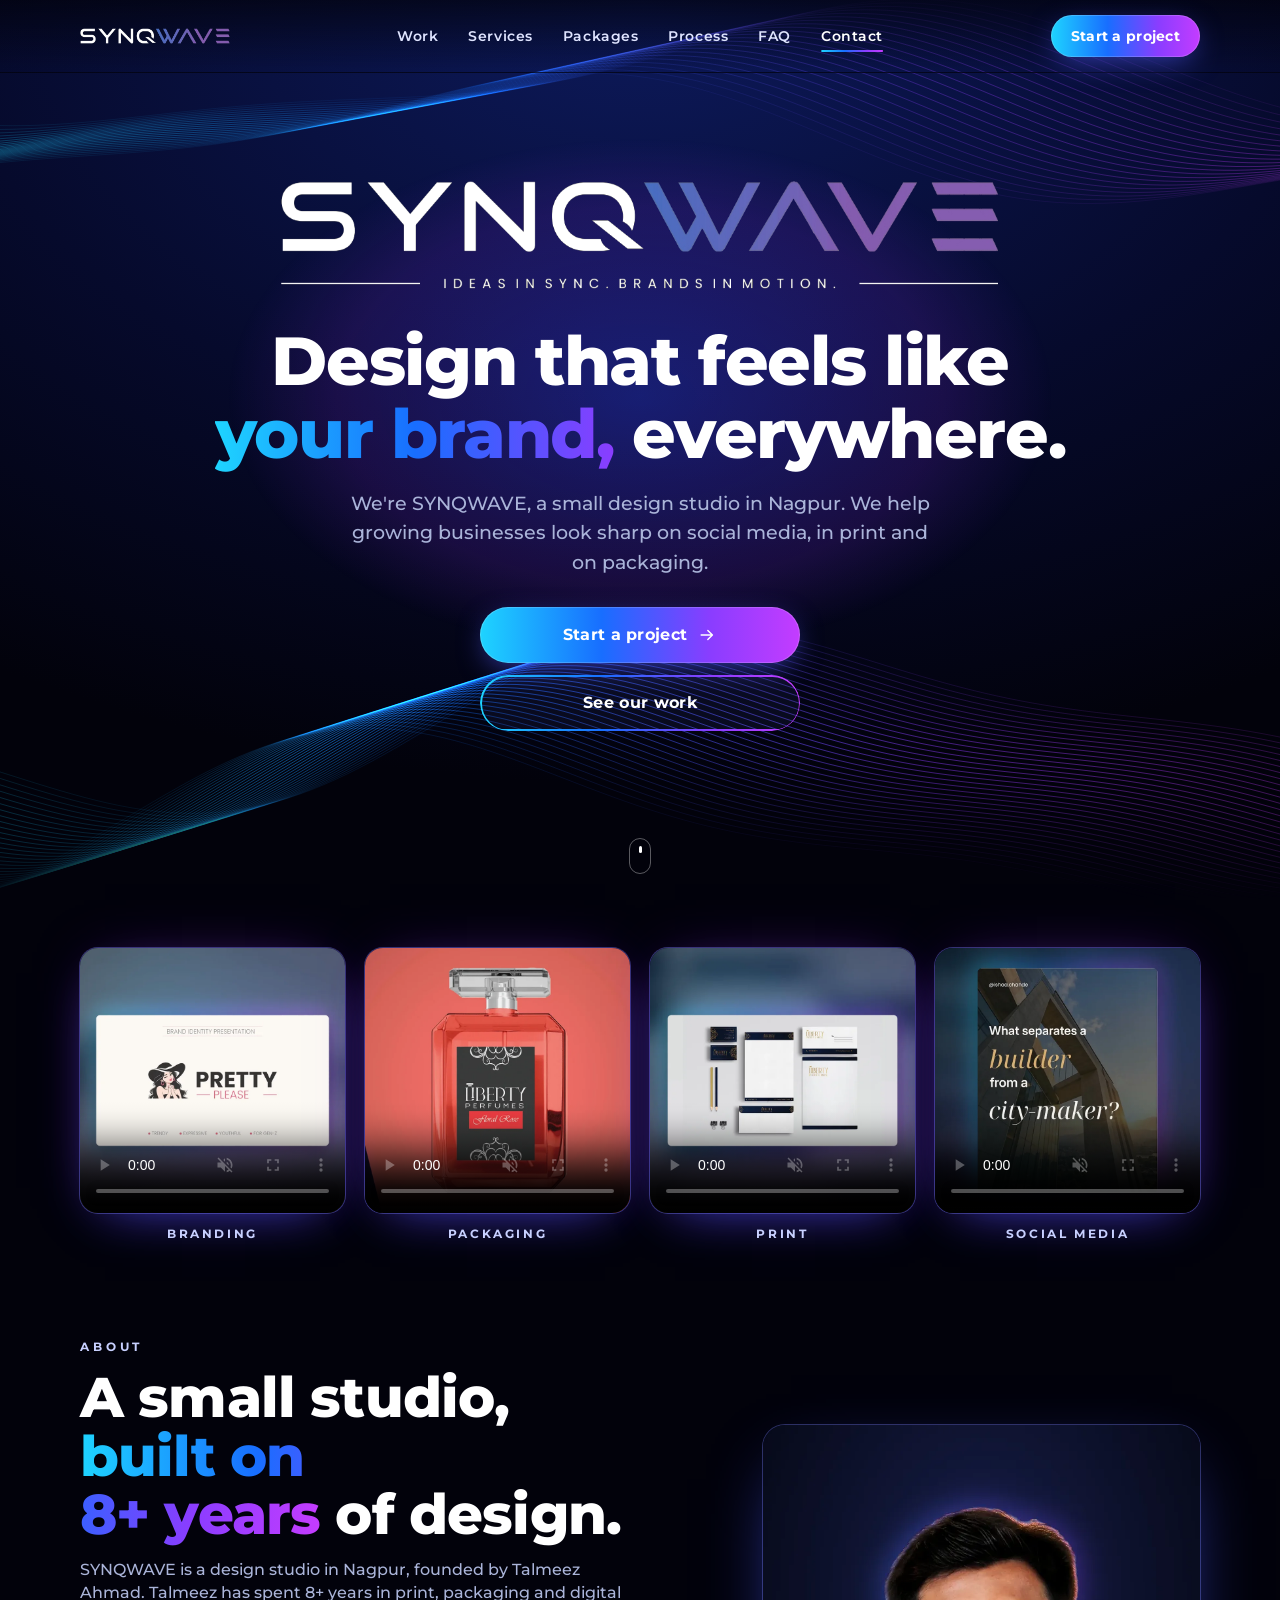
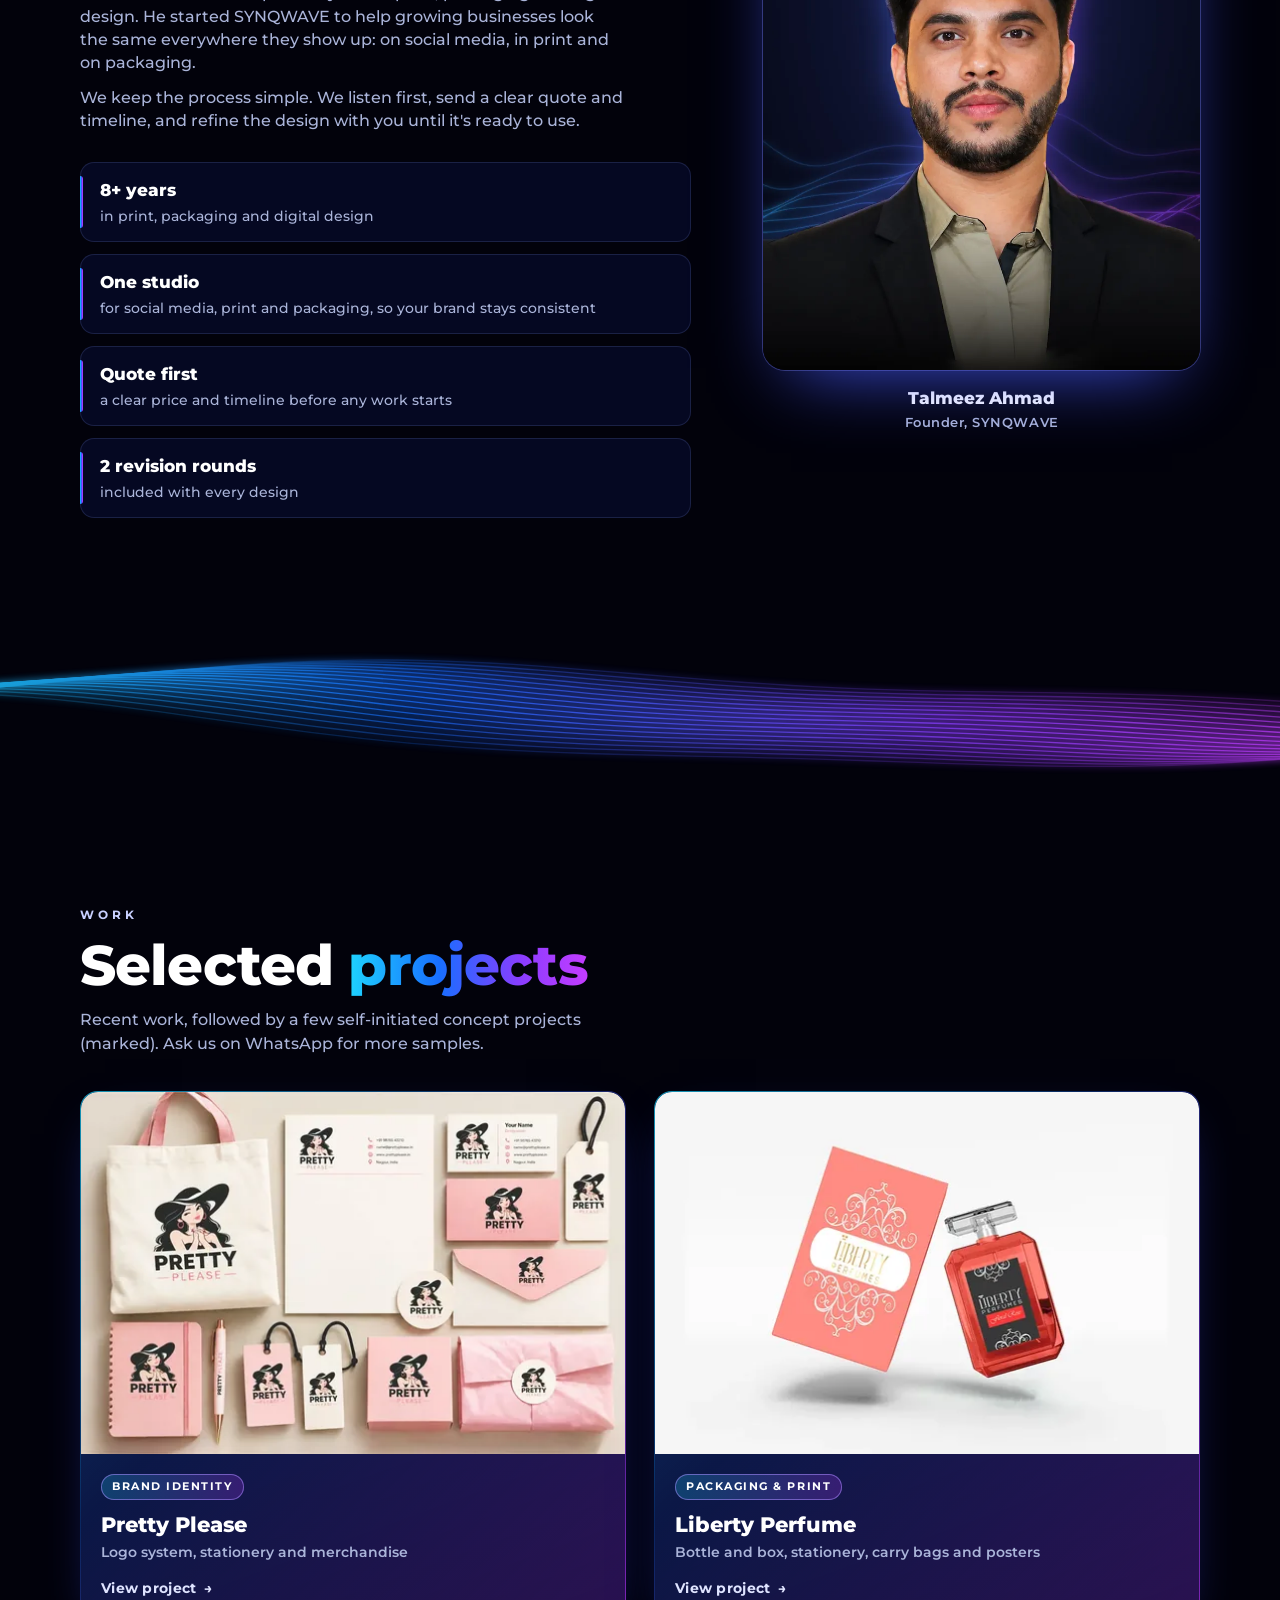
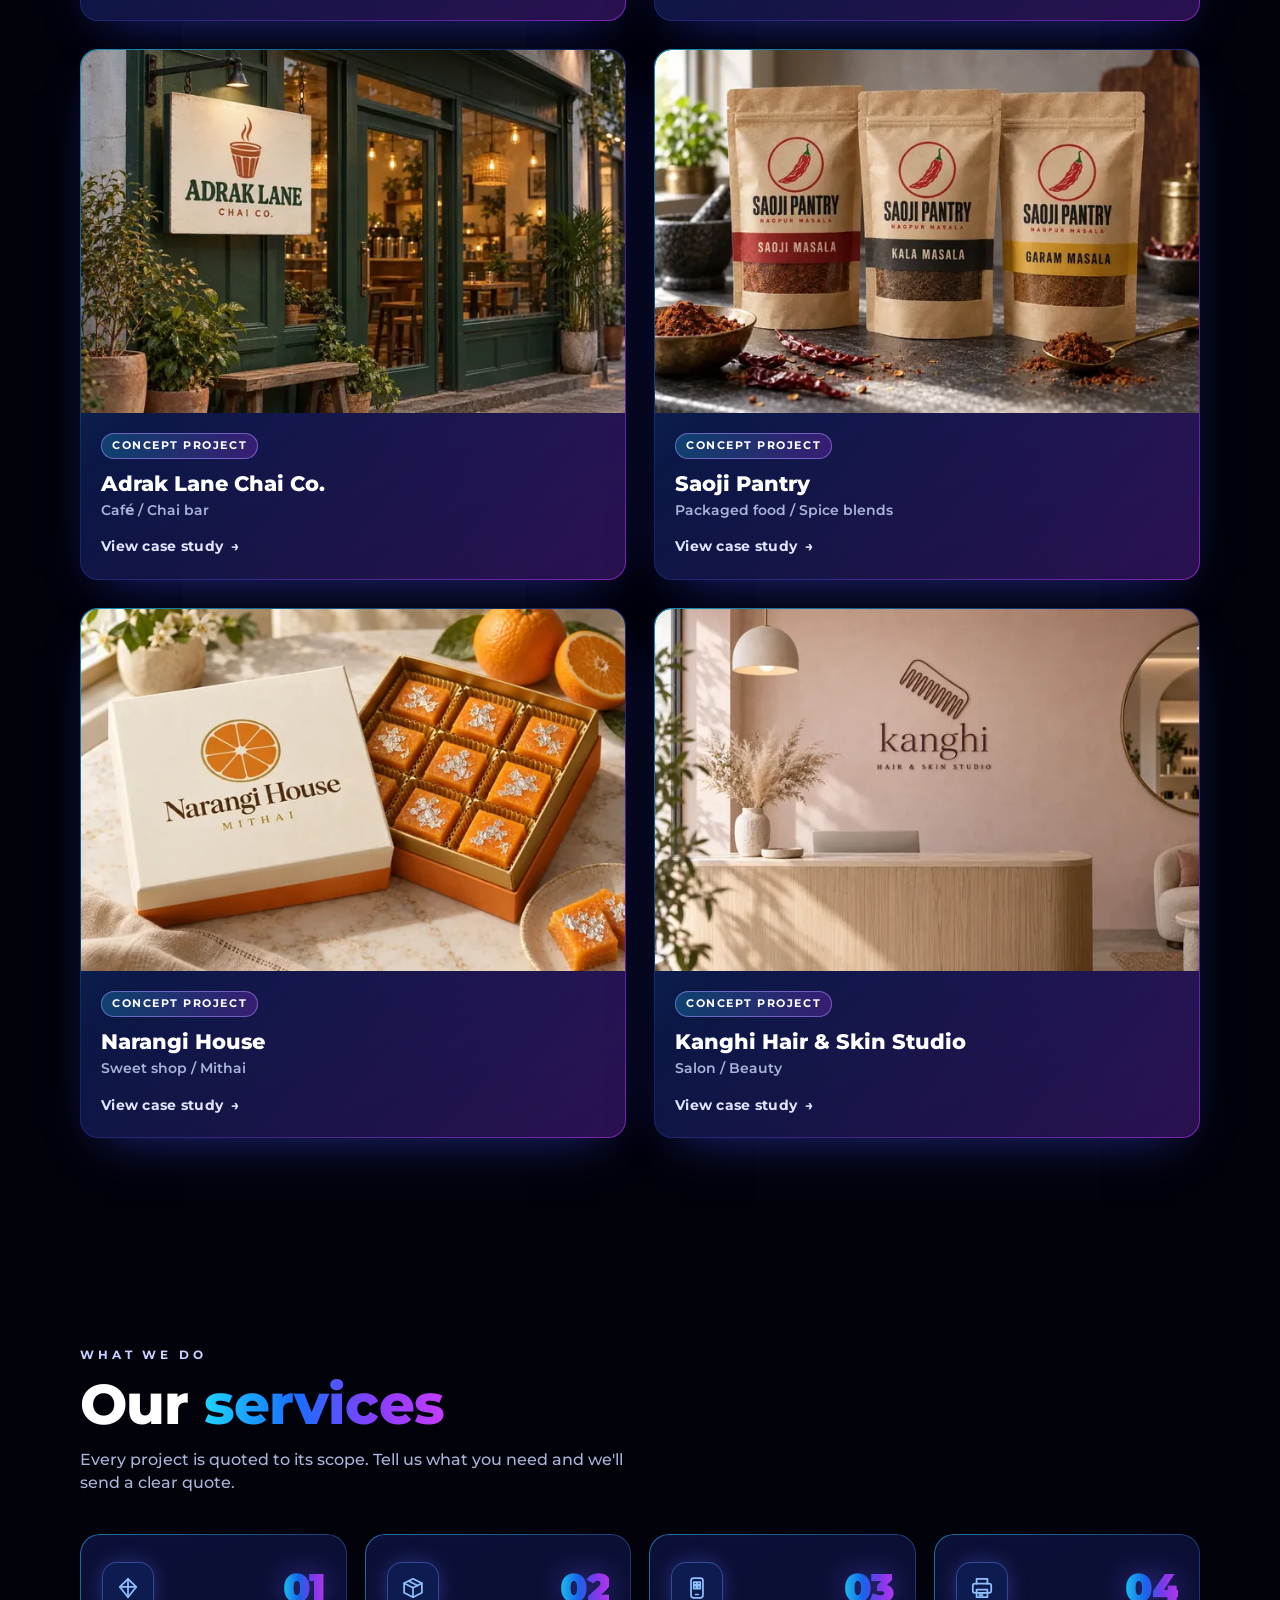
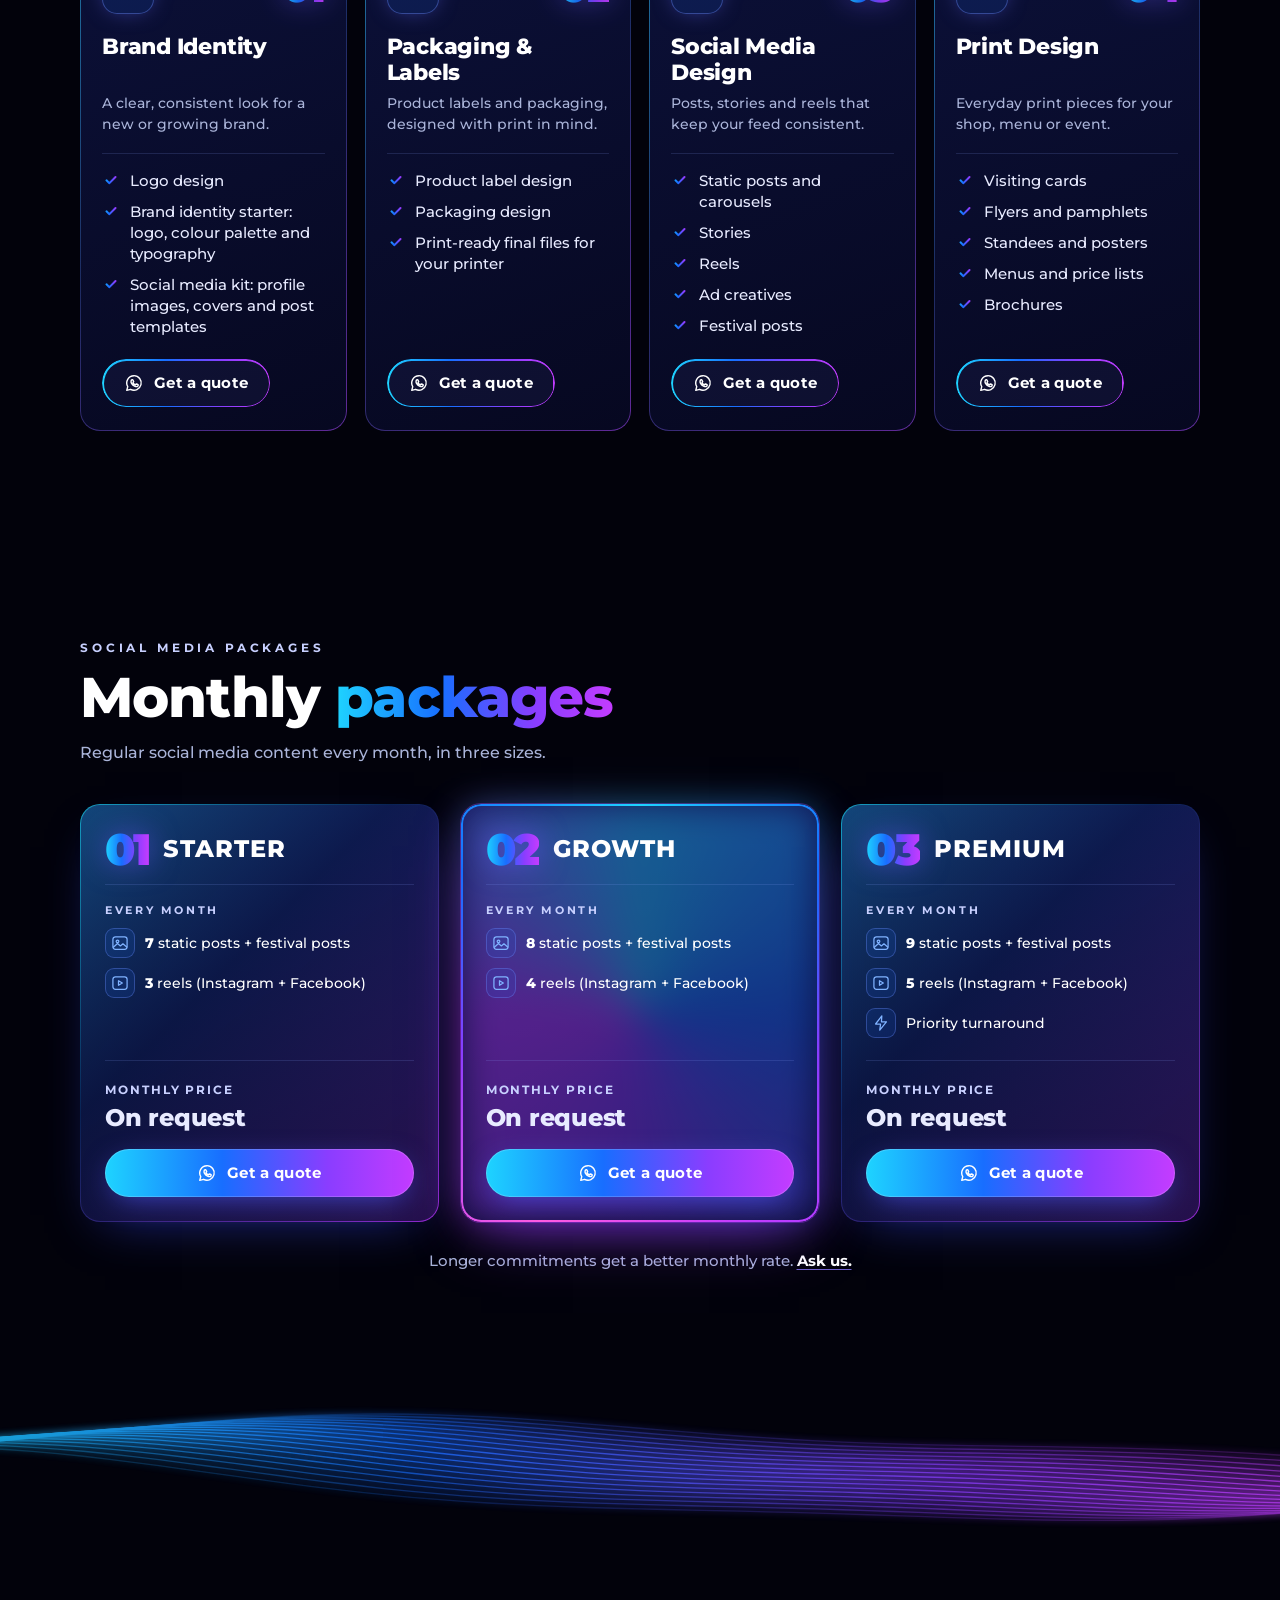
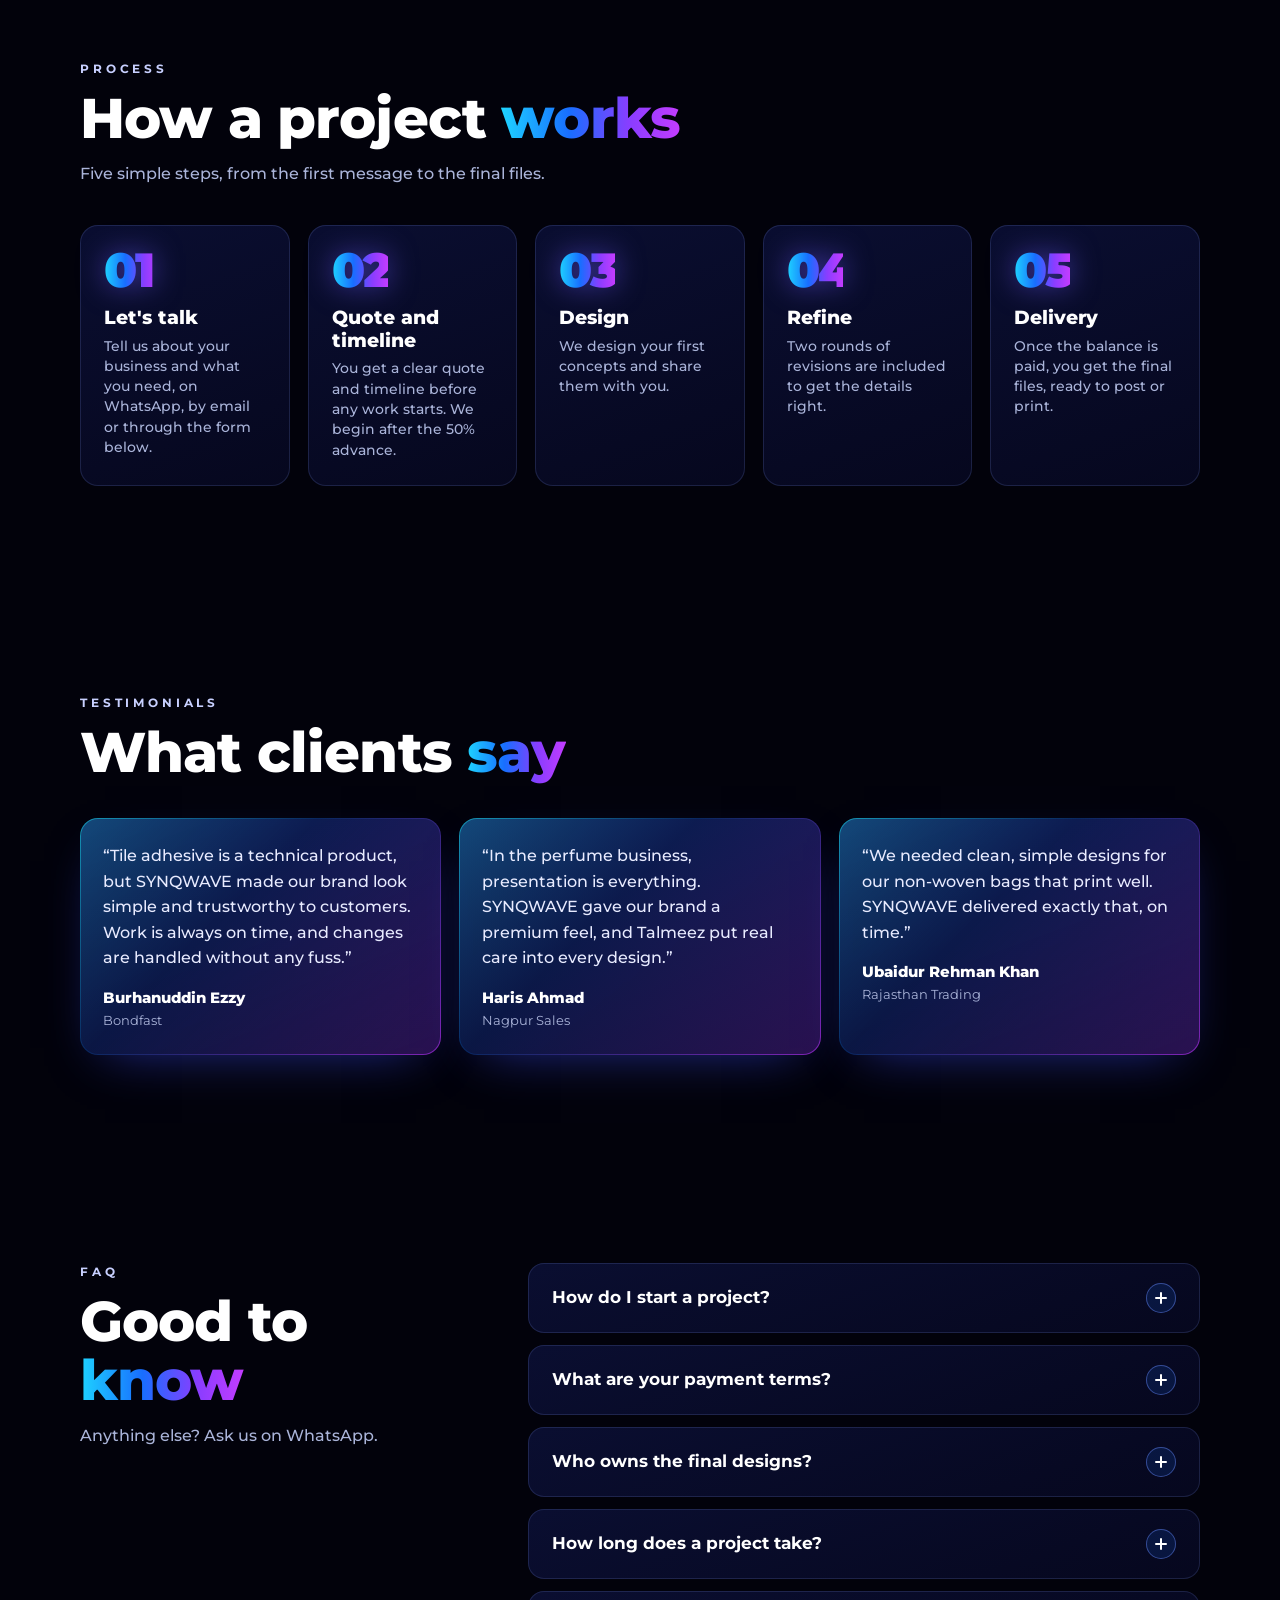
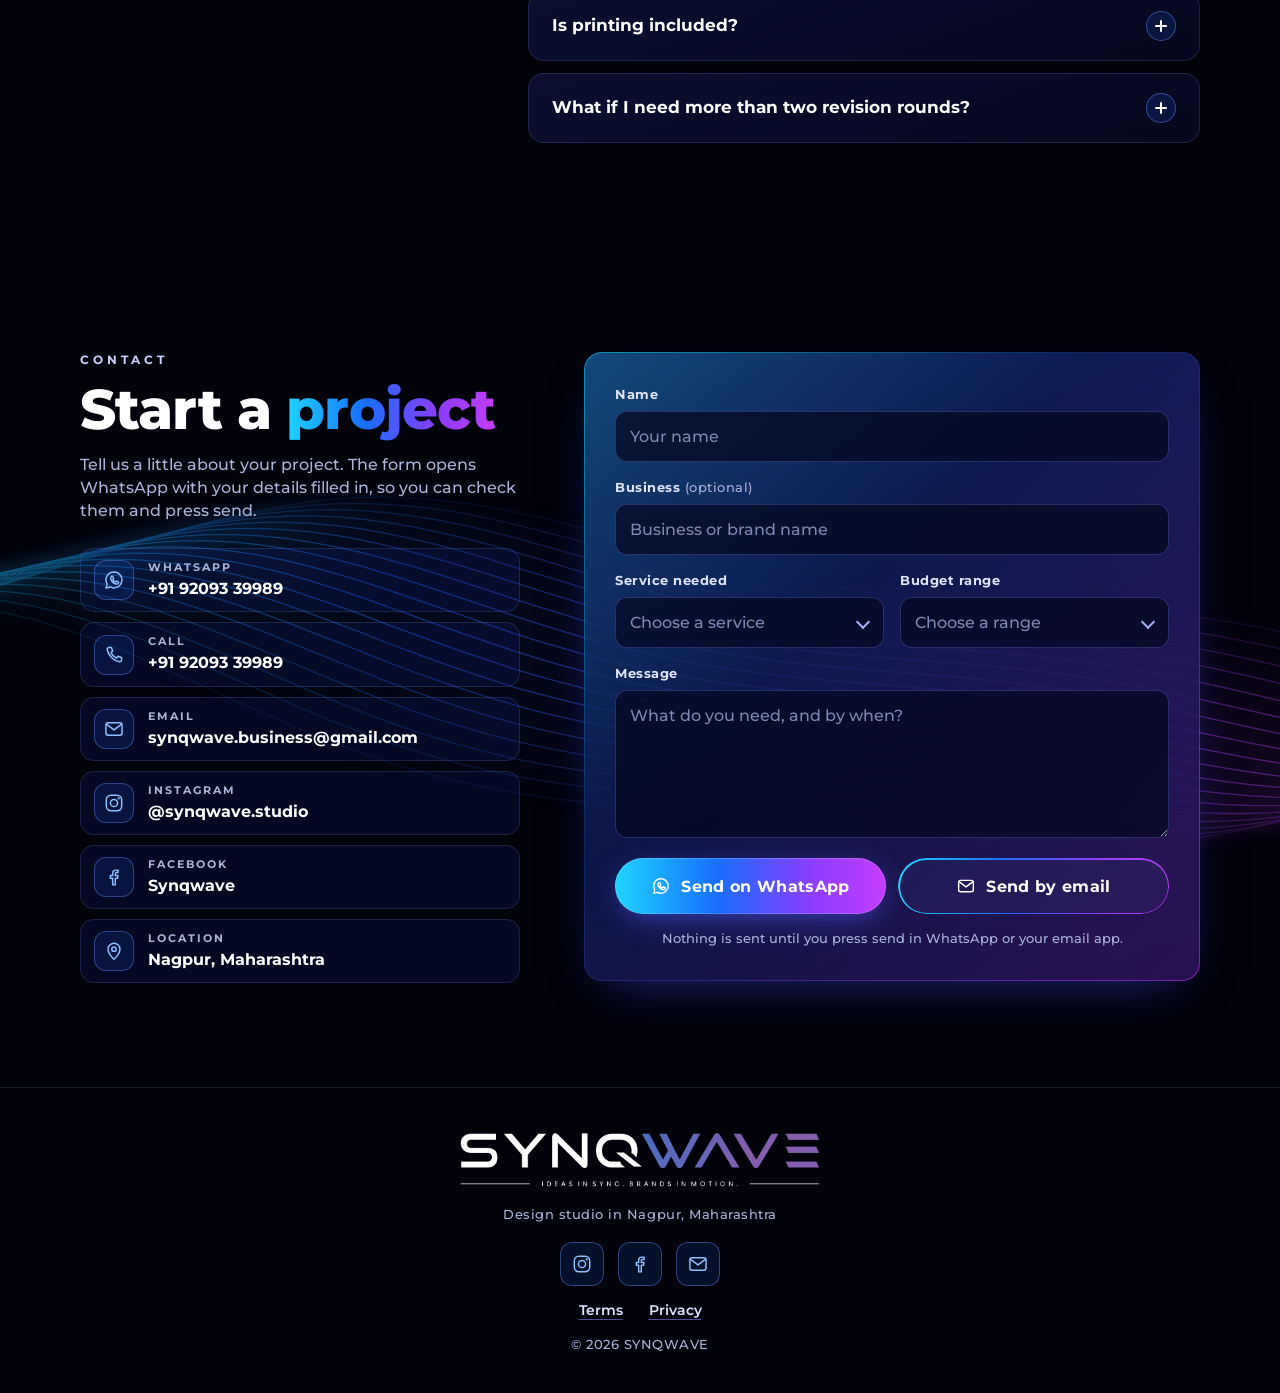
==== commit 9d3265bb: "Perf, no visual change: hero waves canvas drawn in a background worker (OffscreenCanvas) so its 60 f" ====
--- a/index.html
+++ b/index.html
@@ -25,10 +25,10 @@
 <link rel="preload" href="assets/montserrat.woff2?v=4p" as="font" type="font/woff2" crossorigin>
 <link rel="preload" href="assets/synqwave-logo.webp?v=4p" as="image" fetchpriority="high">
 <link rel="preload" href="assets/video/branding.webp?v=4p" as="image">
-<link rel="stylesheet" href="styles.css?v=4p">
+<link rel="stylesheet" href="styles.css?v=4r">
 <script type="application/ld+json">{"@context": "https://schema.org", "@type": "LocalBusiness", "name": "SYNQWAVE", "description": "SYNQWAVE is a small design studio in Nagpur, Maharashtra. Brand identity, packaging and labels, social media design and print design for growing businesses.", "url": "https://synqwave.co/", "image": "https://synqwave.co/og.jpg", "logo": "https://synqwave.co/og.jpg", "telephone": "+91 92093 39989", "email": "synqwave.business@gmail.com", "address": {"@type": "PostalAddress", "addressLocality": "Nagpur", "addressRegion": "Maharashtra", "addressCountry": "IN"}, "founder": {"@type": "Person", "name": "Talmeez Ahmad"}}</script>
 <script src="content.js?v=4p" defer></script>
-<script src="main.js?v=4q" defer></script>
+<script src="main.js?v=4r" defer></script>
 </head>
 <body>
 <svg width="0" height="0" style="position:absolute" aria-hidden="true">
--- a/styles.css
+++ b/styles.css
@@ -524,3 +524,6 @@
 
 /* media that failed and is being retried: hide the broken-image icon (the placeholder or frame shows instead) */
 img.rt{visibility:hidden}
+
+/* perf (v4r): looping effects pause while off screen (main.js adds .anim-off); they resume where they were */
+.anim-off,.anim-off::before,.anim-off::after,.anim-off .ring{animation-play-state:paused!important}
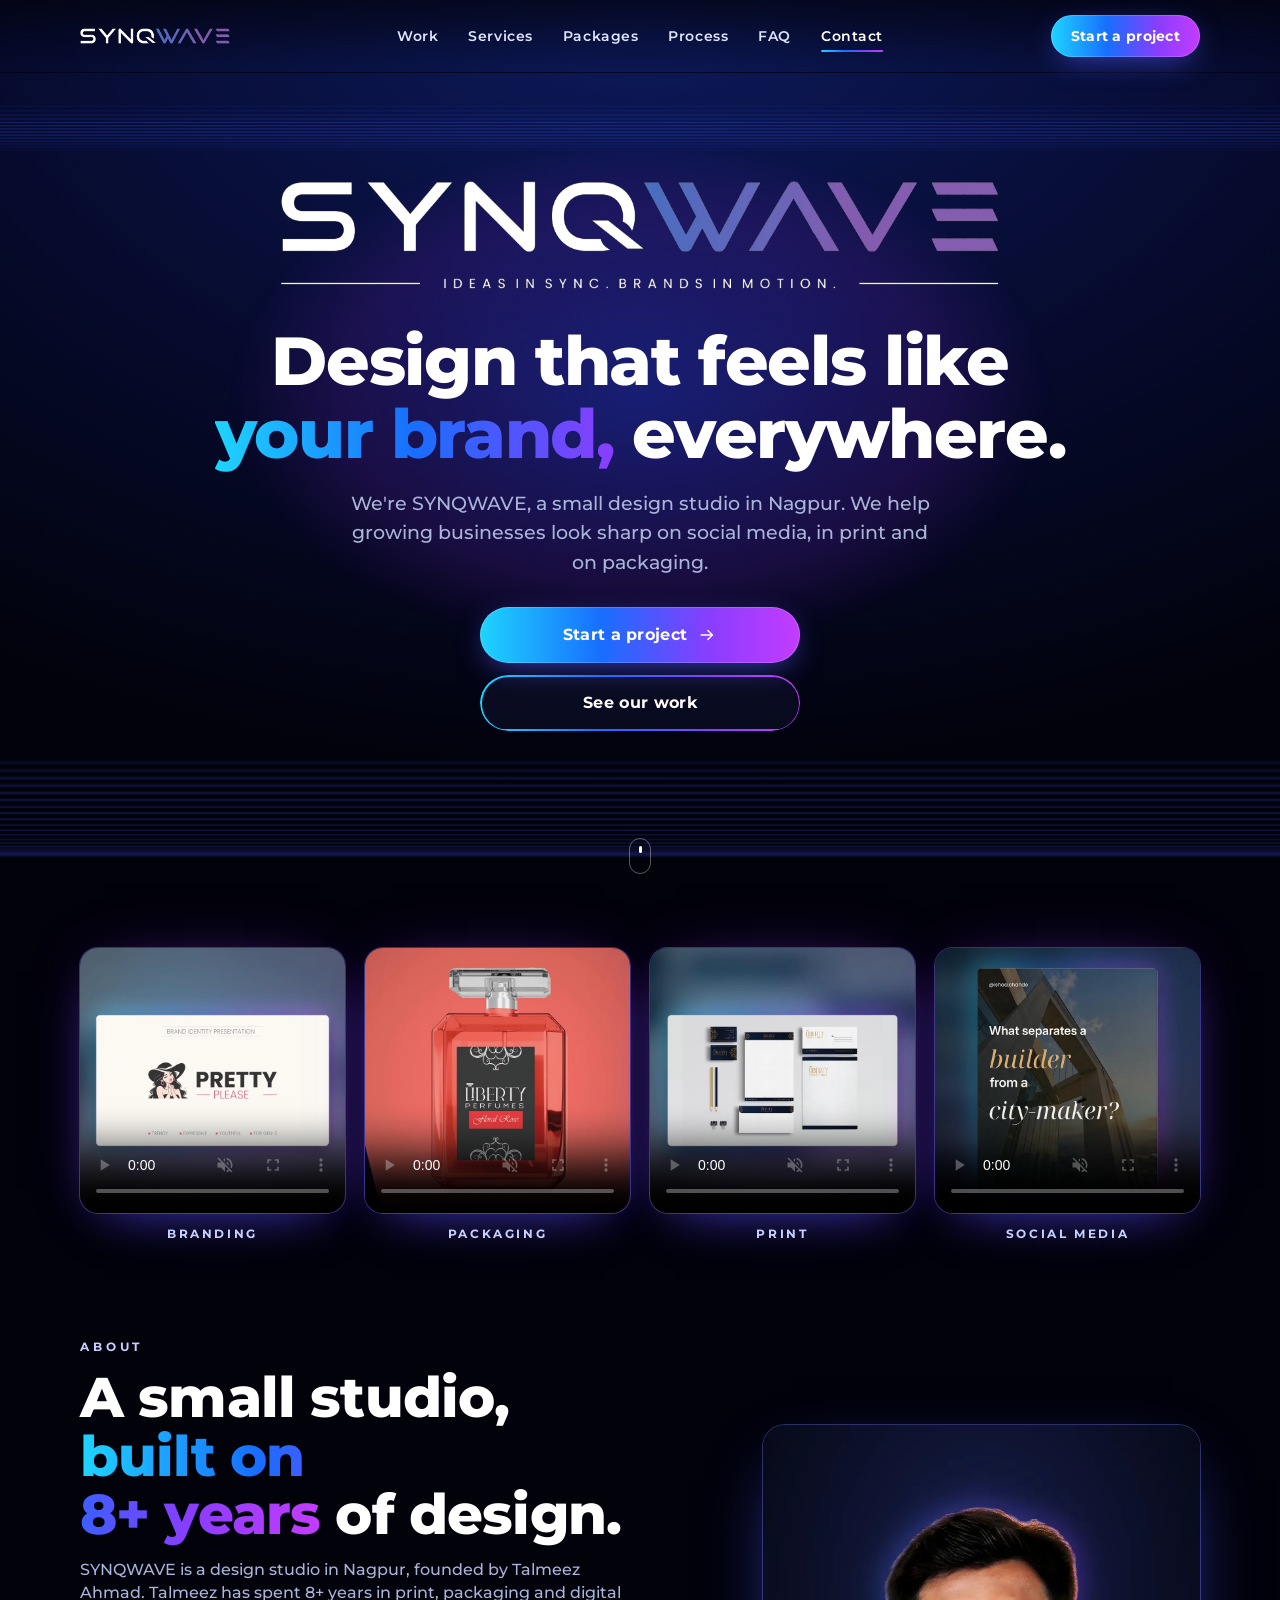
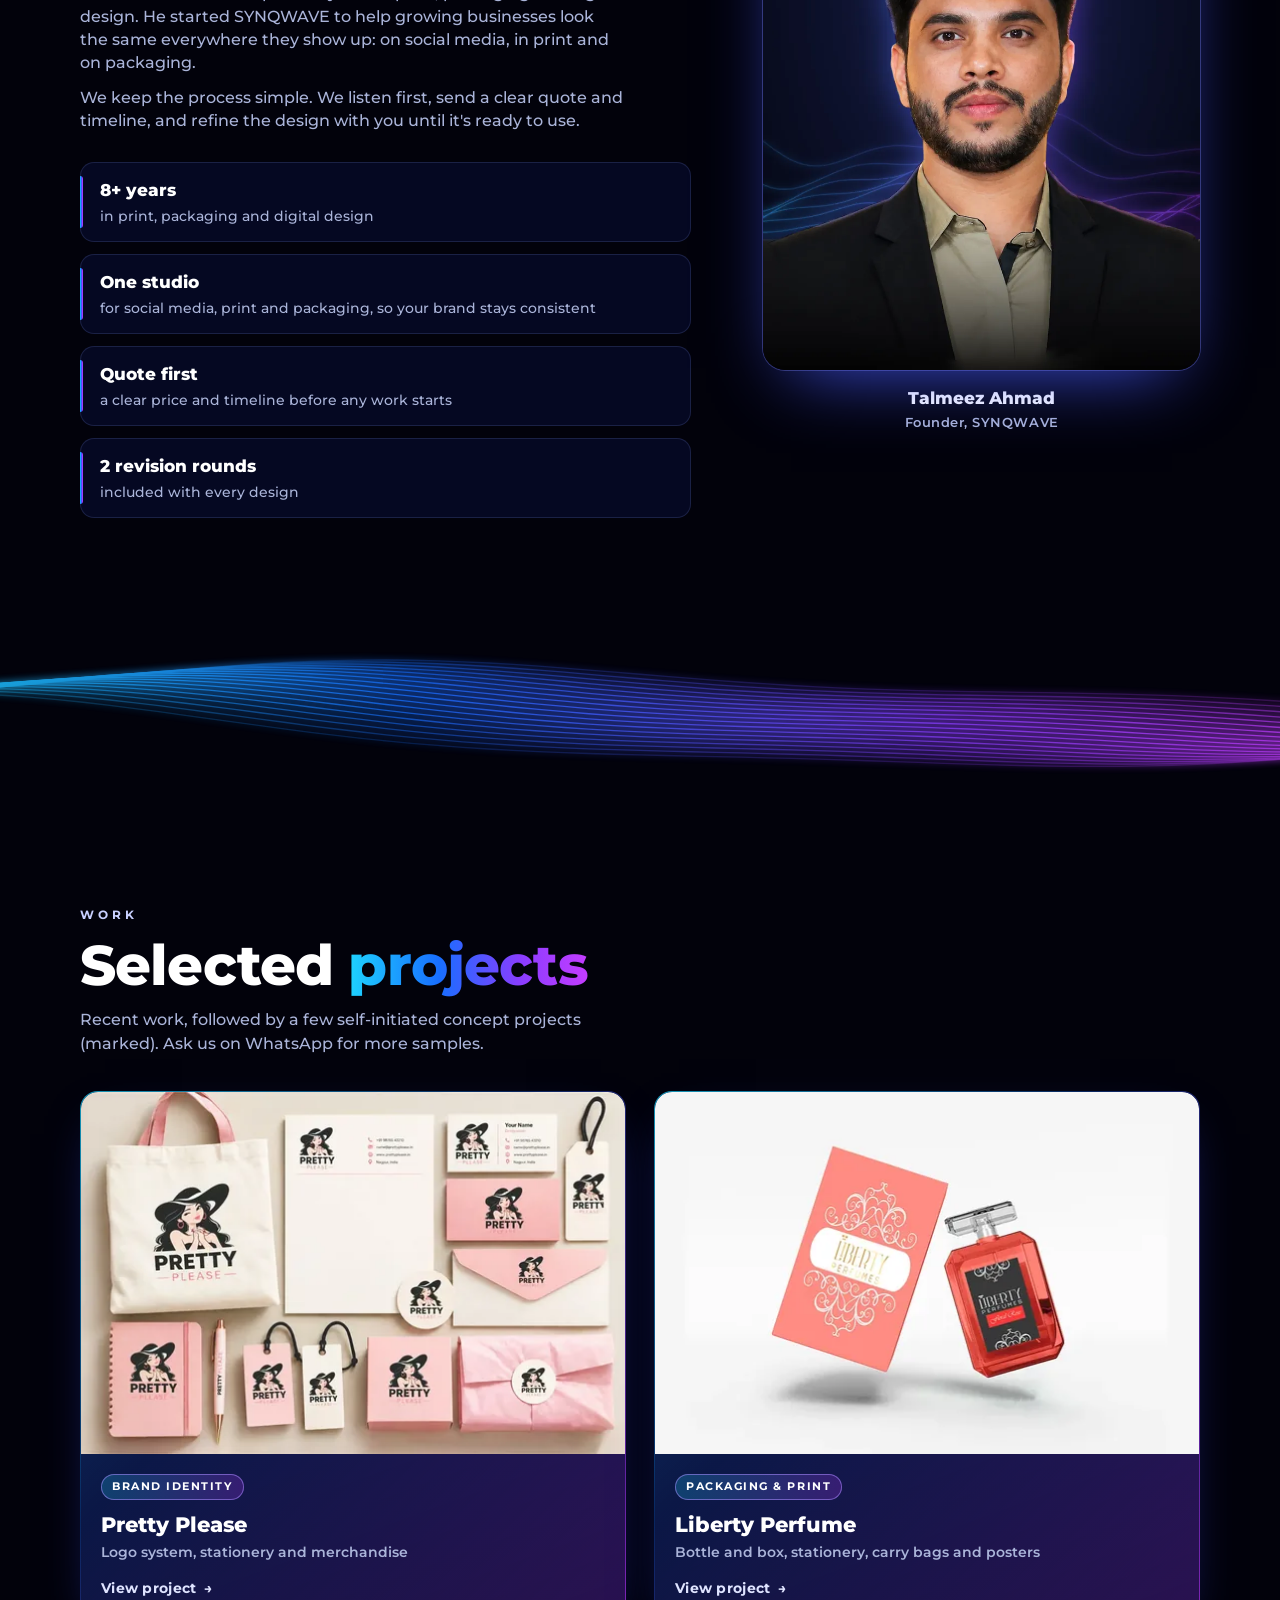
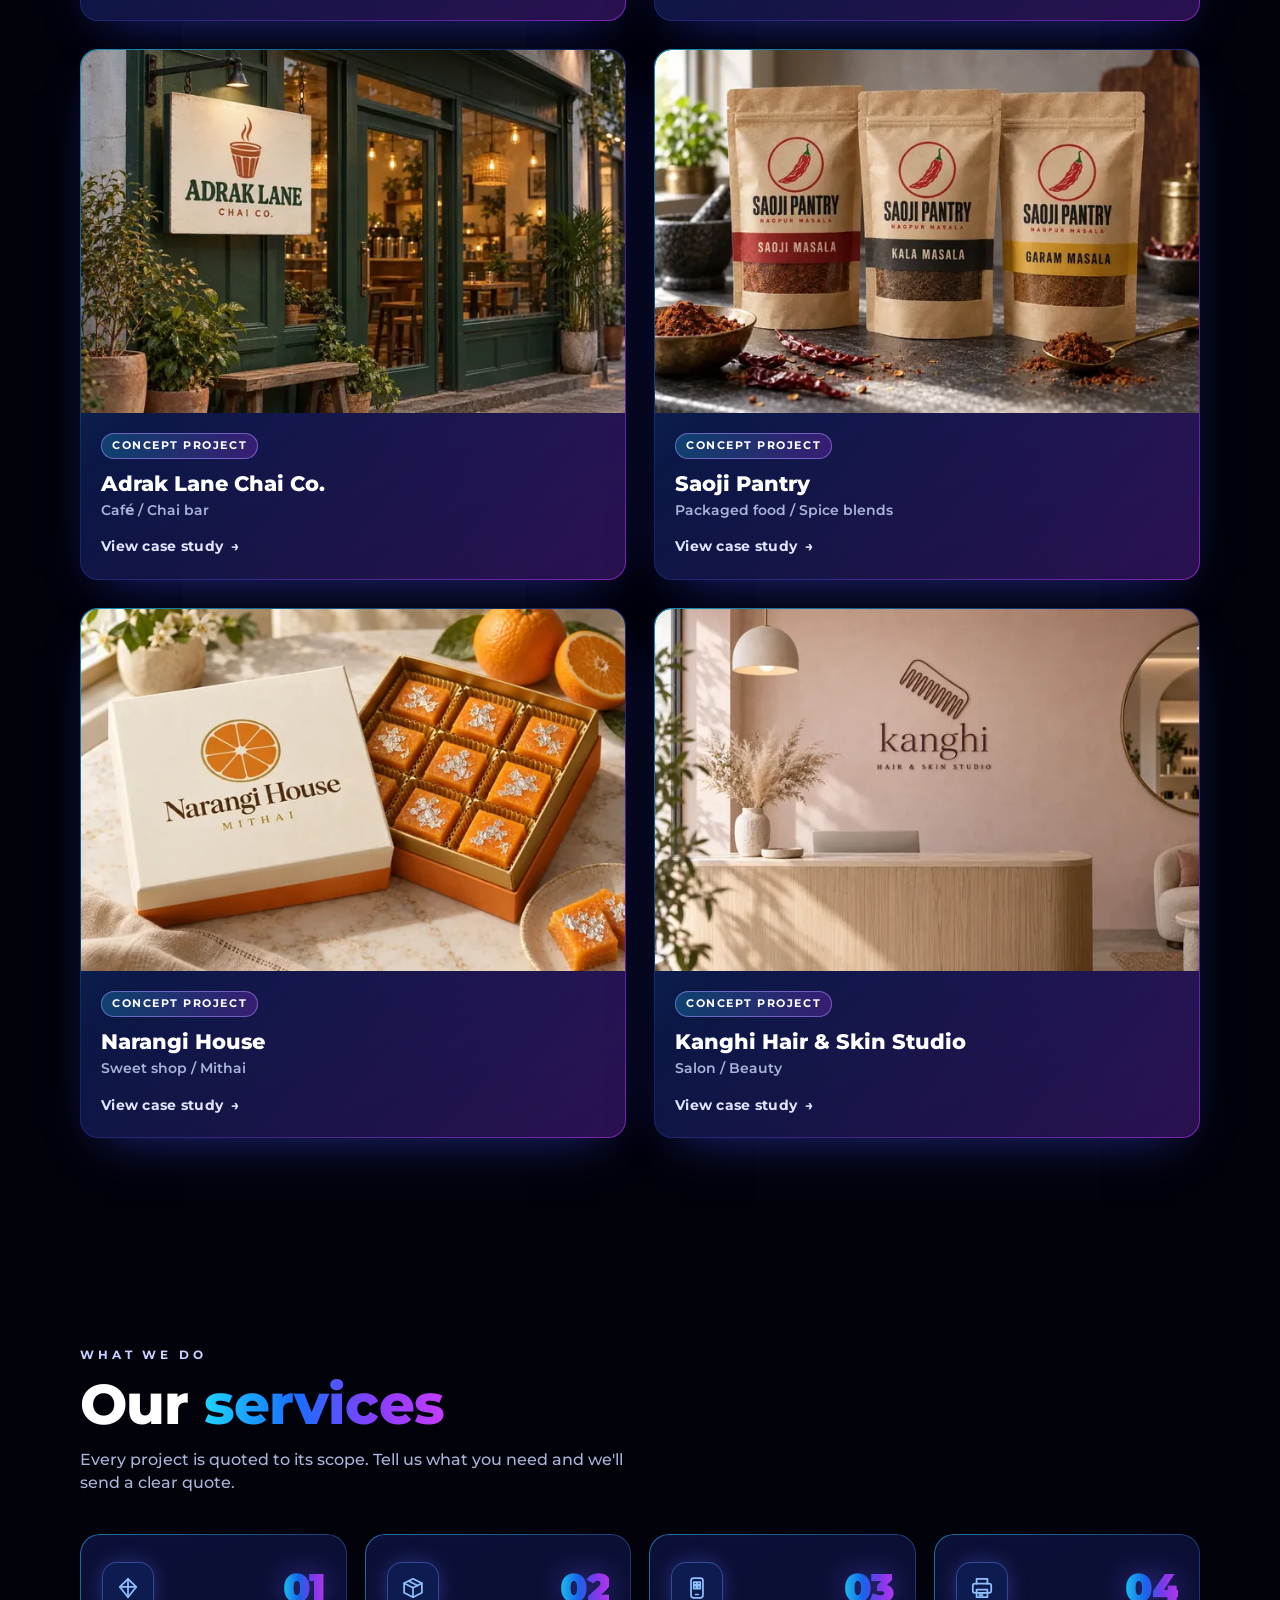
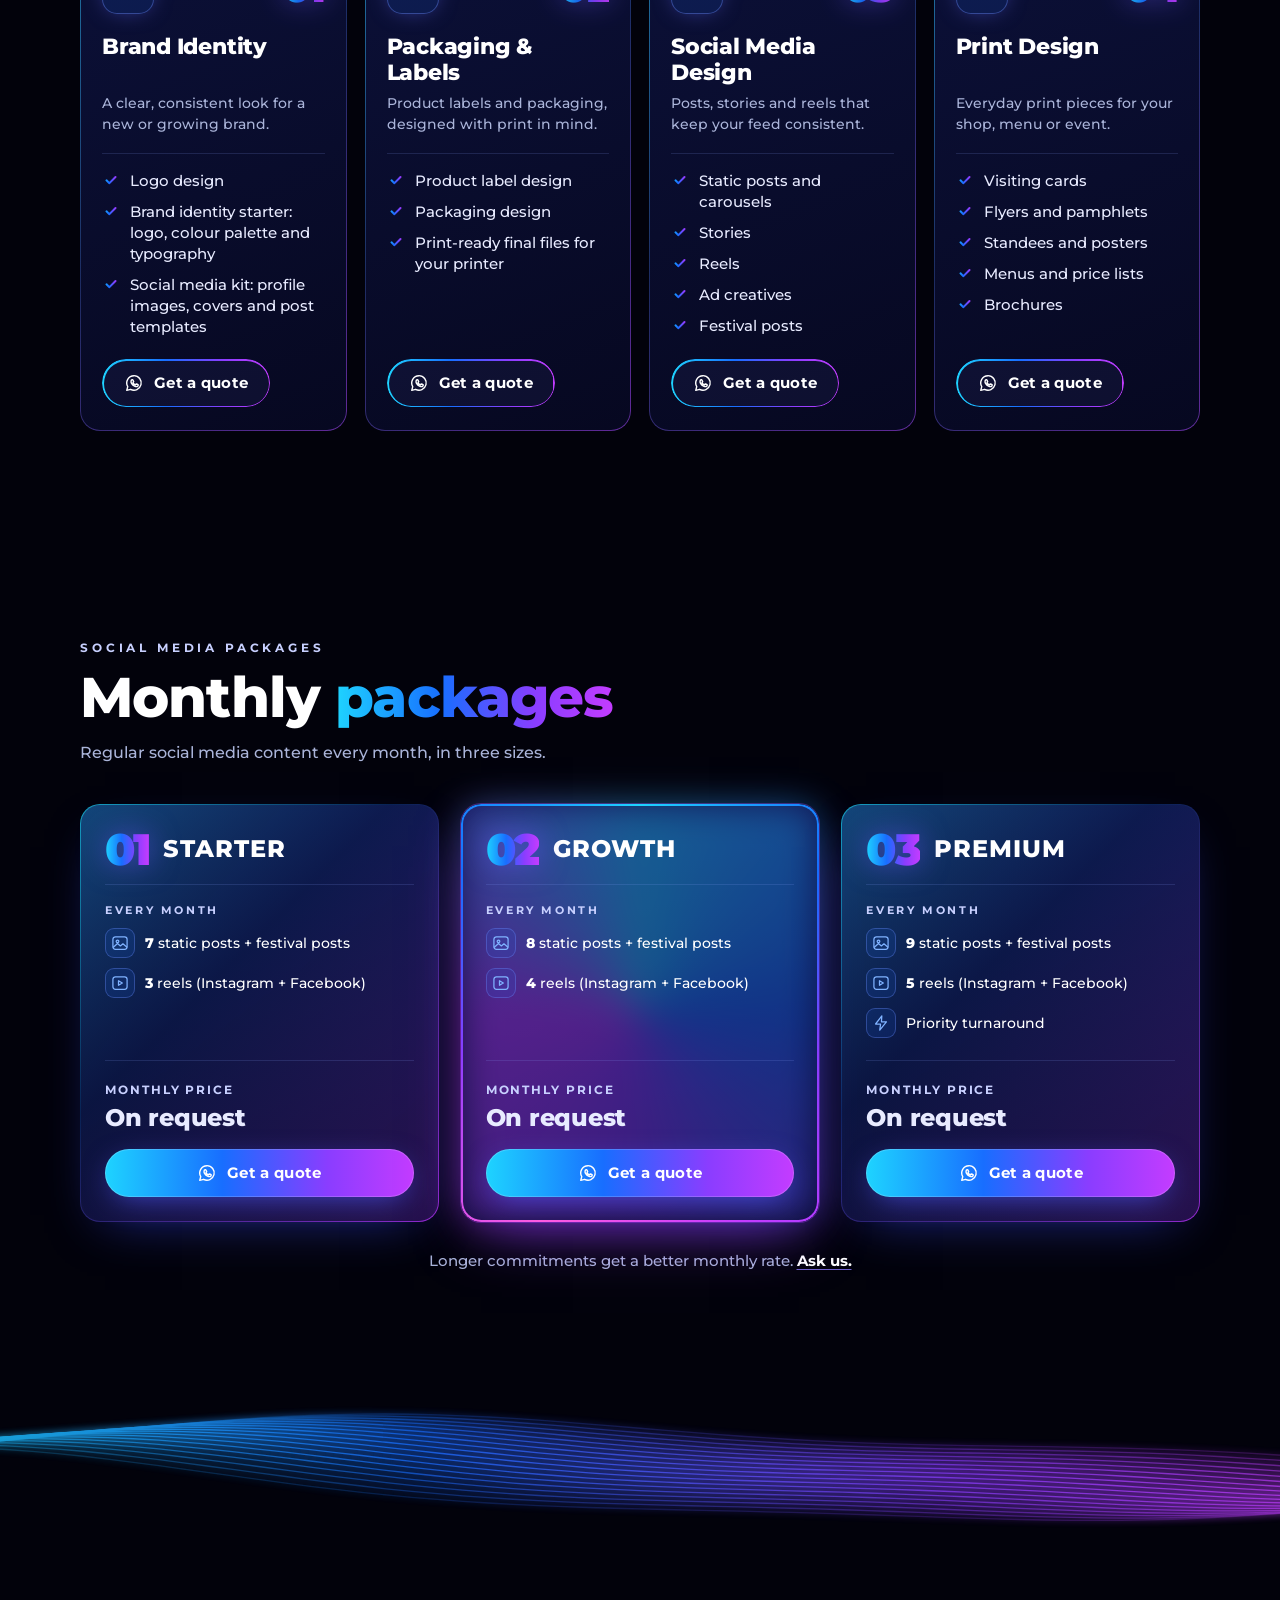
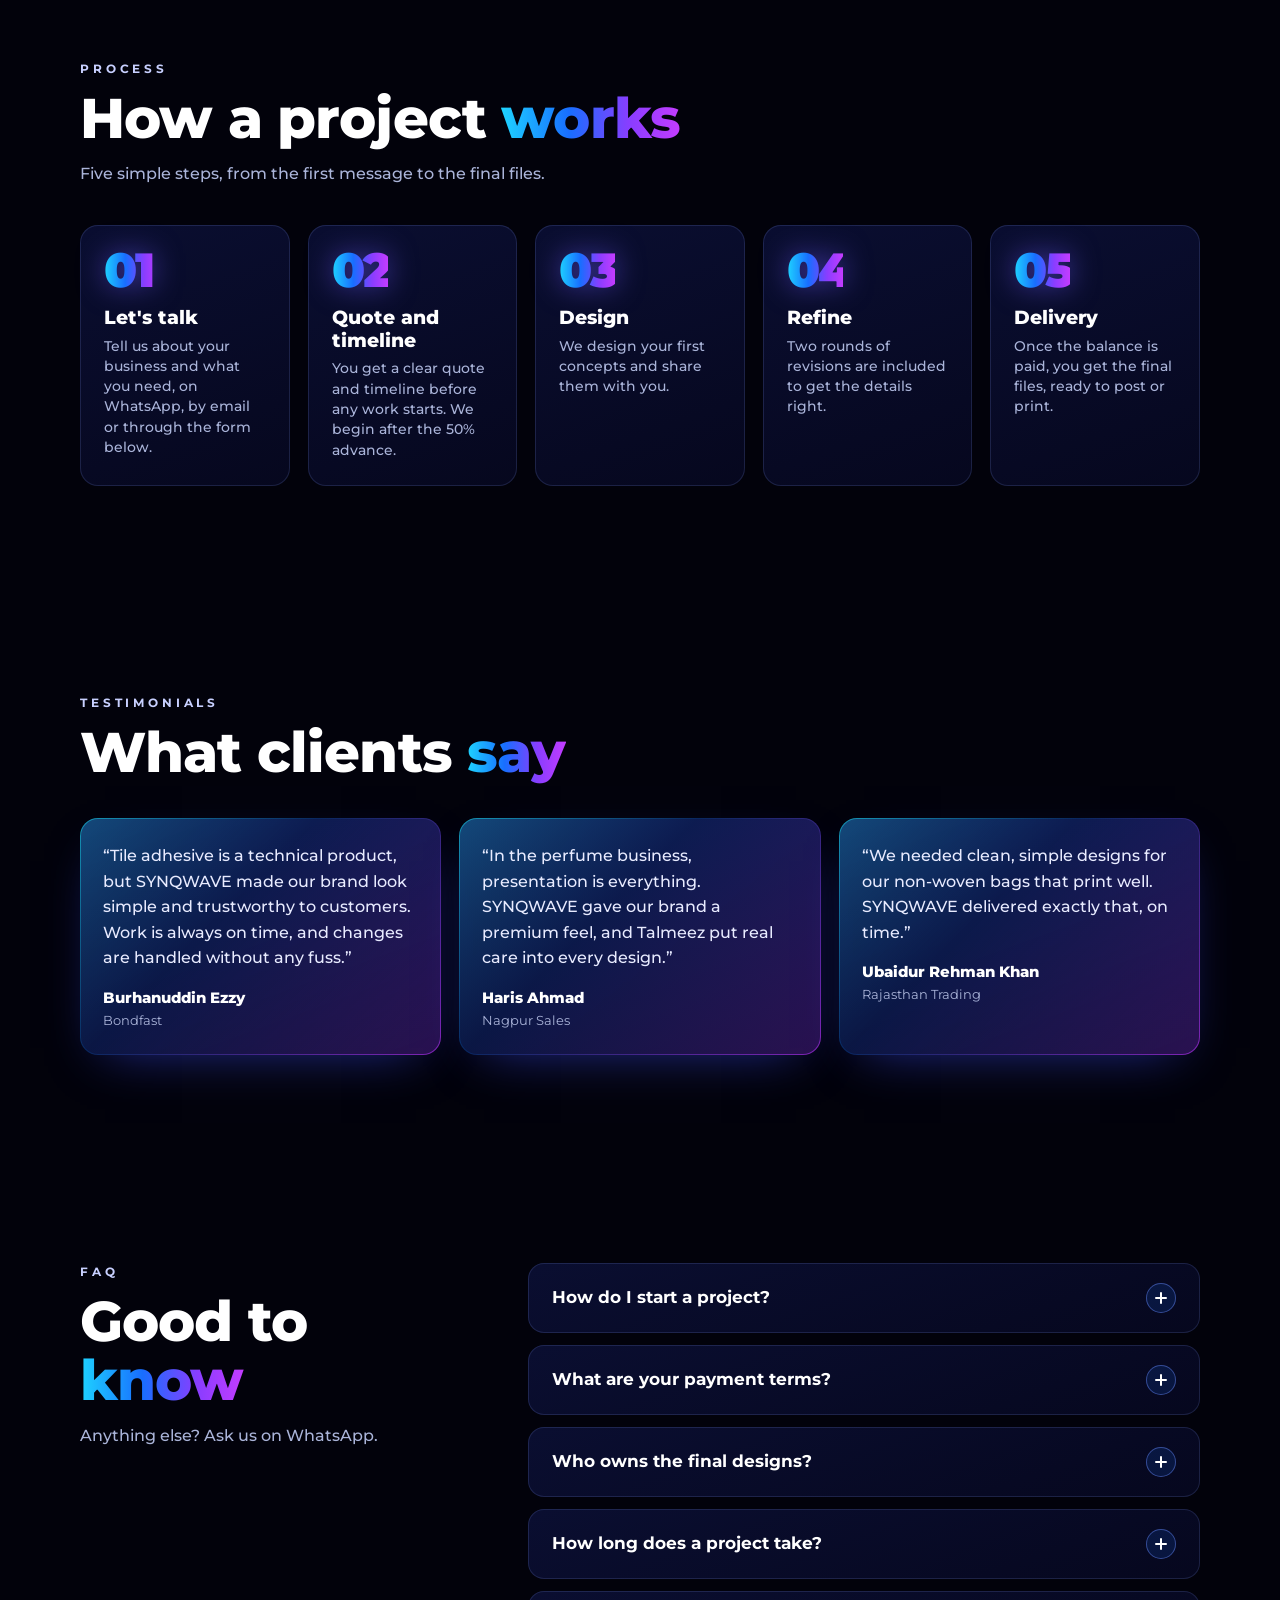
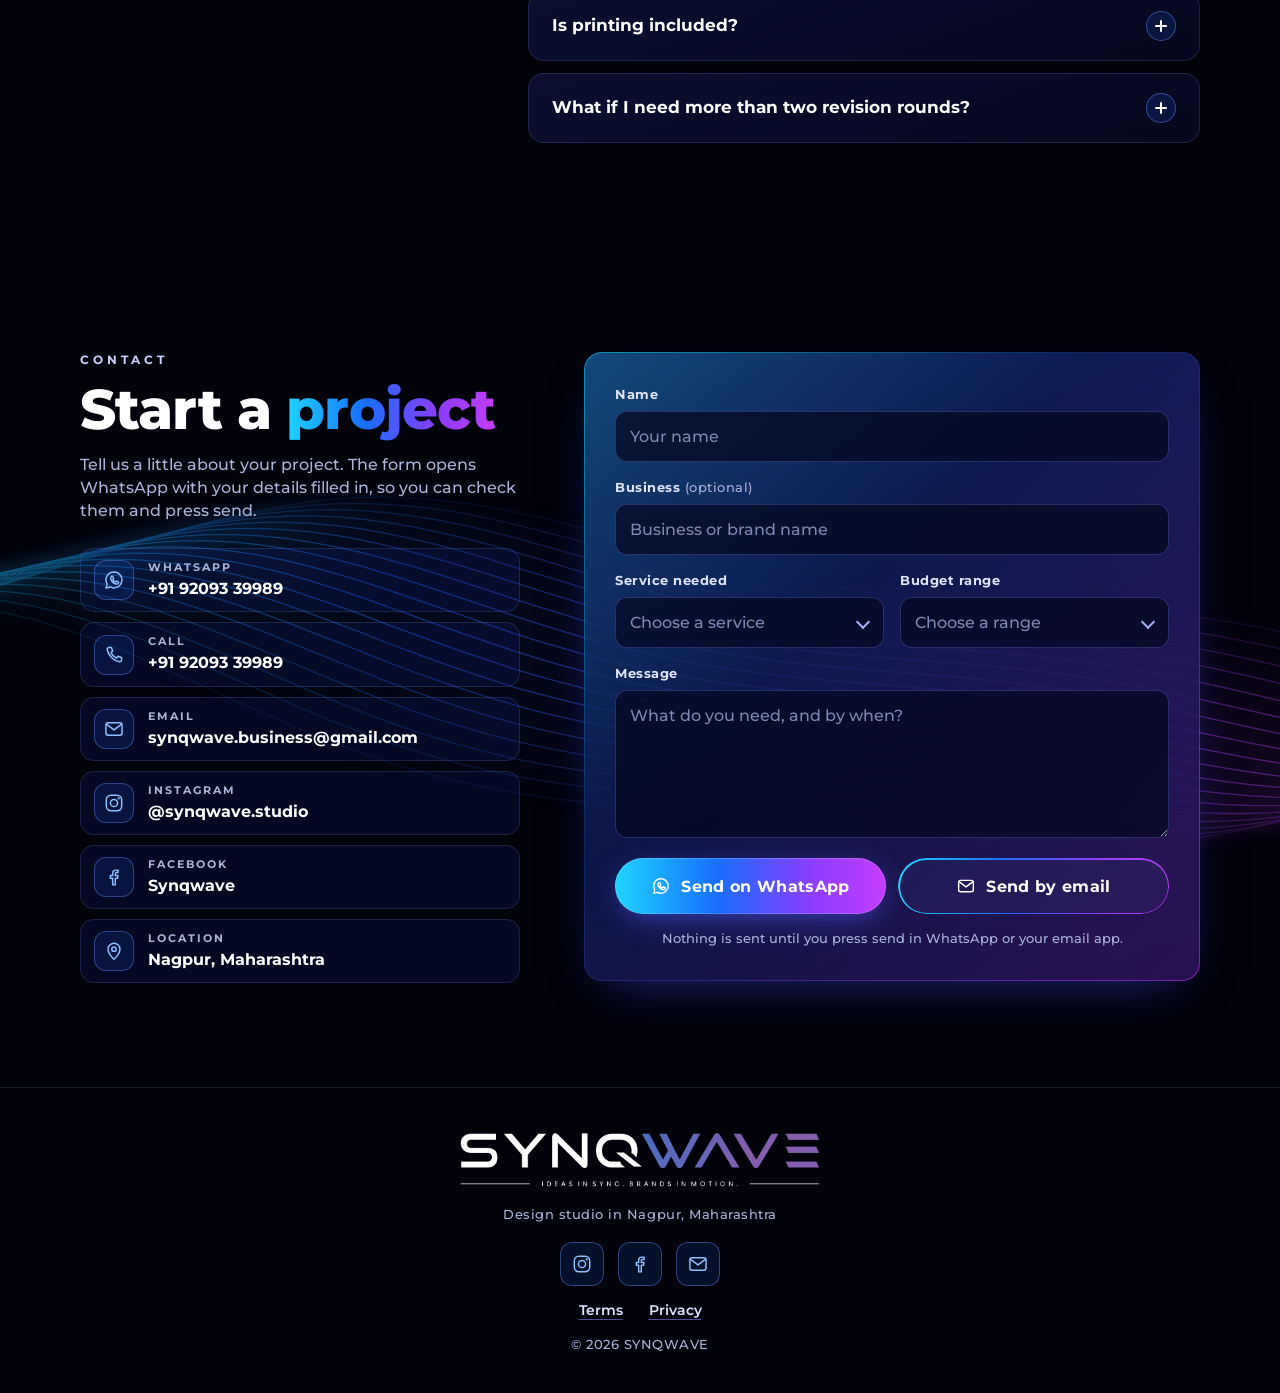
==== commit d4afd0ee: "Phone swipe row: service tiles to the right of the screen are revealed with the first tile instead o" ====
--- a/index.html
+++ b/index.html
@@ -28,7 +28,7 @@
 <link rel="stylesheet" href="styles.css?v=4r">
 <script type="application/ld+json">{"@context": "https://schema.org", "@type": "LocalBusiness", "name": "SYNQWAVE", "description": "SYNQWAVE is a small design studio in Nagpur, Maharashtra. Brand identity, packaging and labels, social media design and print design for growing businesses.", "url": "https://synqwave.co/", "image": "https://synqwave.co/og.jpg", "logo": "https://synqwave.co/og.jpg", "telephone": "+91 92093 39989", "email": "synqwave.business@gmail.com", "address": {"@type": "PostalAddress", "addressLocality": "Nagpur", "addressRegion": "Maharashtra", "addressCountry": "IN"}, "founder": {"@type": "Person", "name": "Talmeez Ahmad"}}</script>
 <script src="content.js?v=4p" defer></script>
-<script src="main.js?v=4r" defer></script>
+<script src="main.js?v=4s" defer></script>
 </head>
 <body>
 <svg width="0" height="0" style="position:absolute" aria-hidden="true">
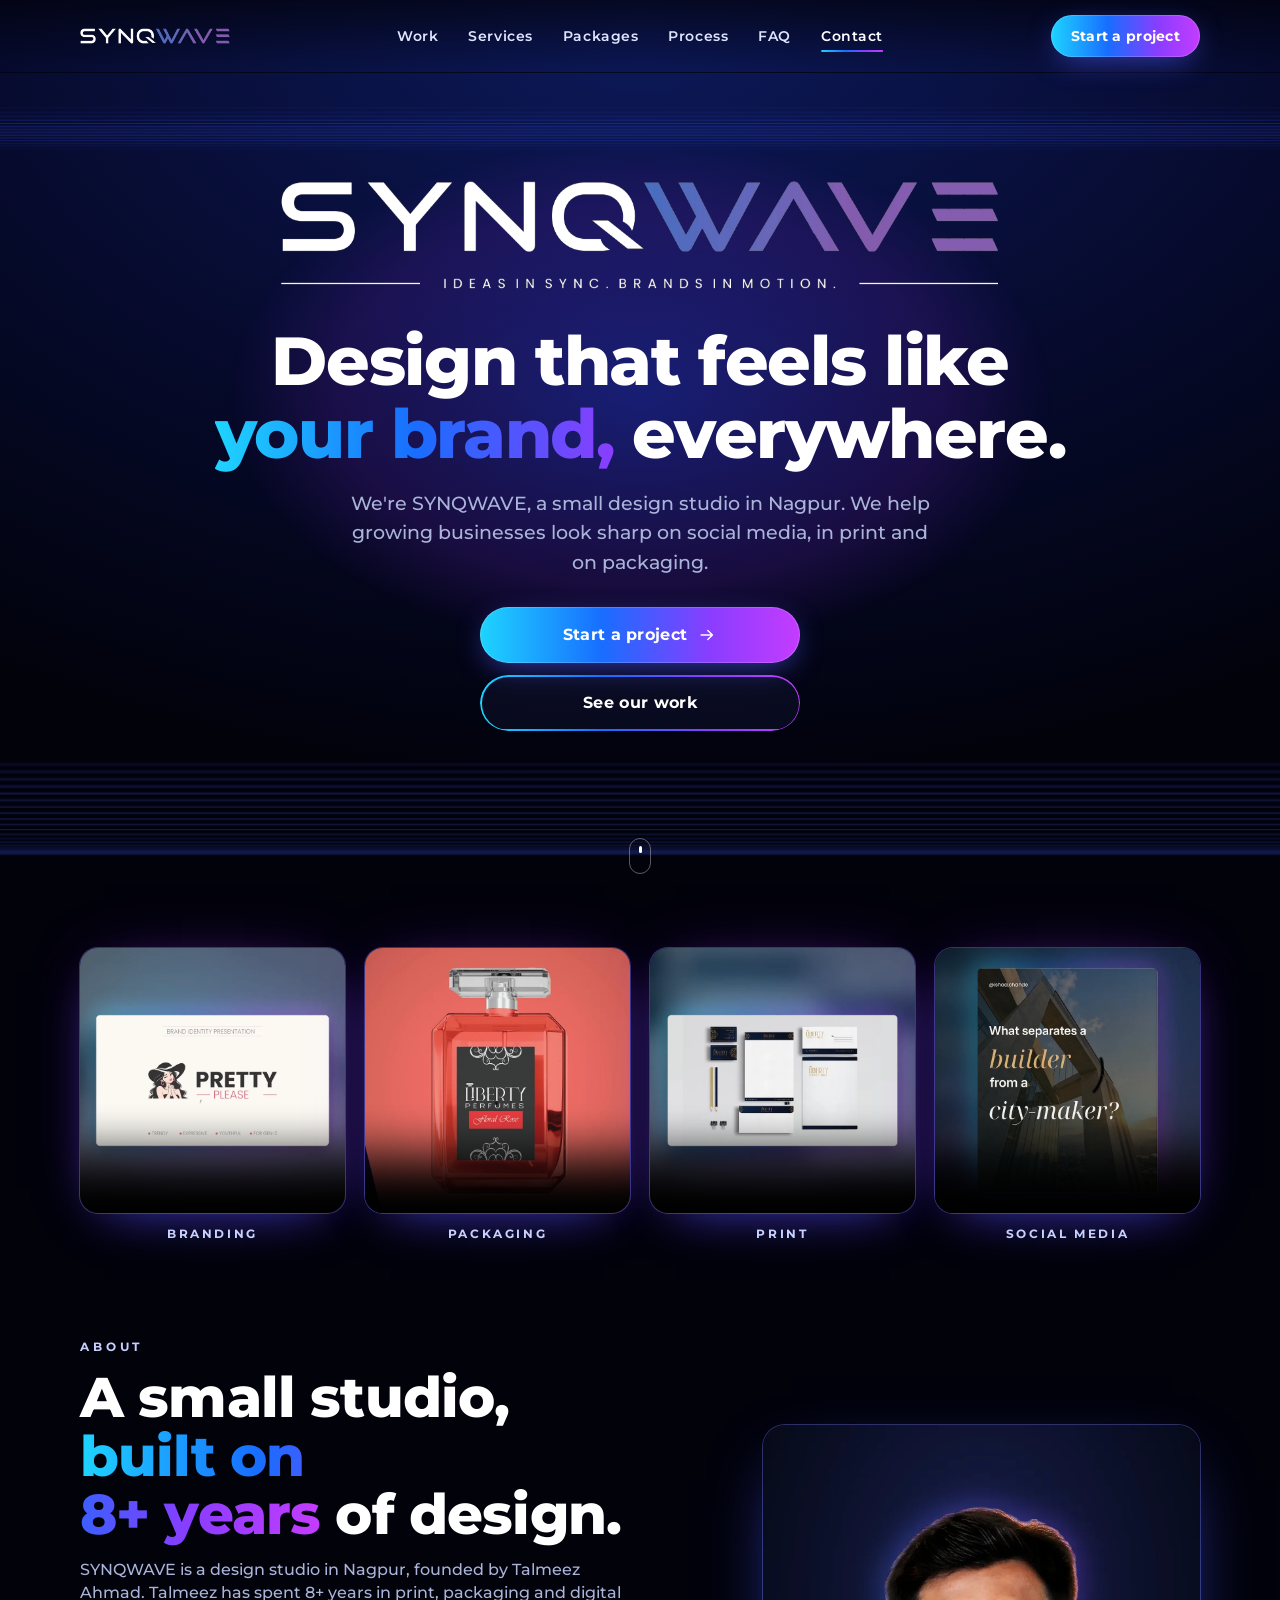
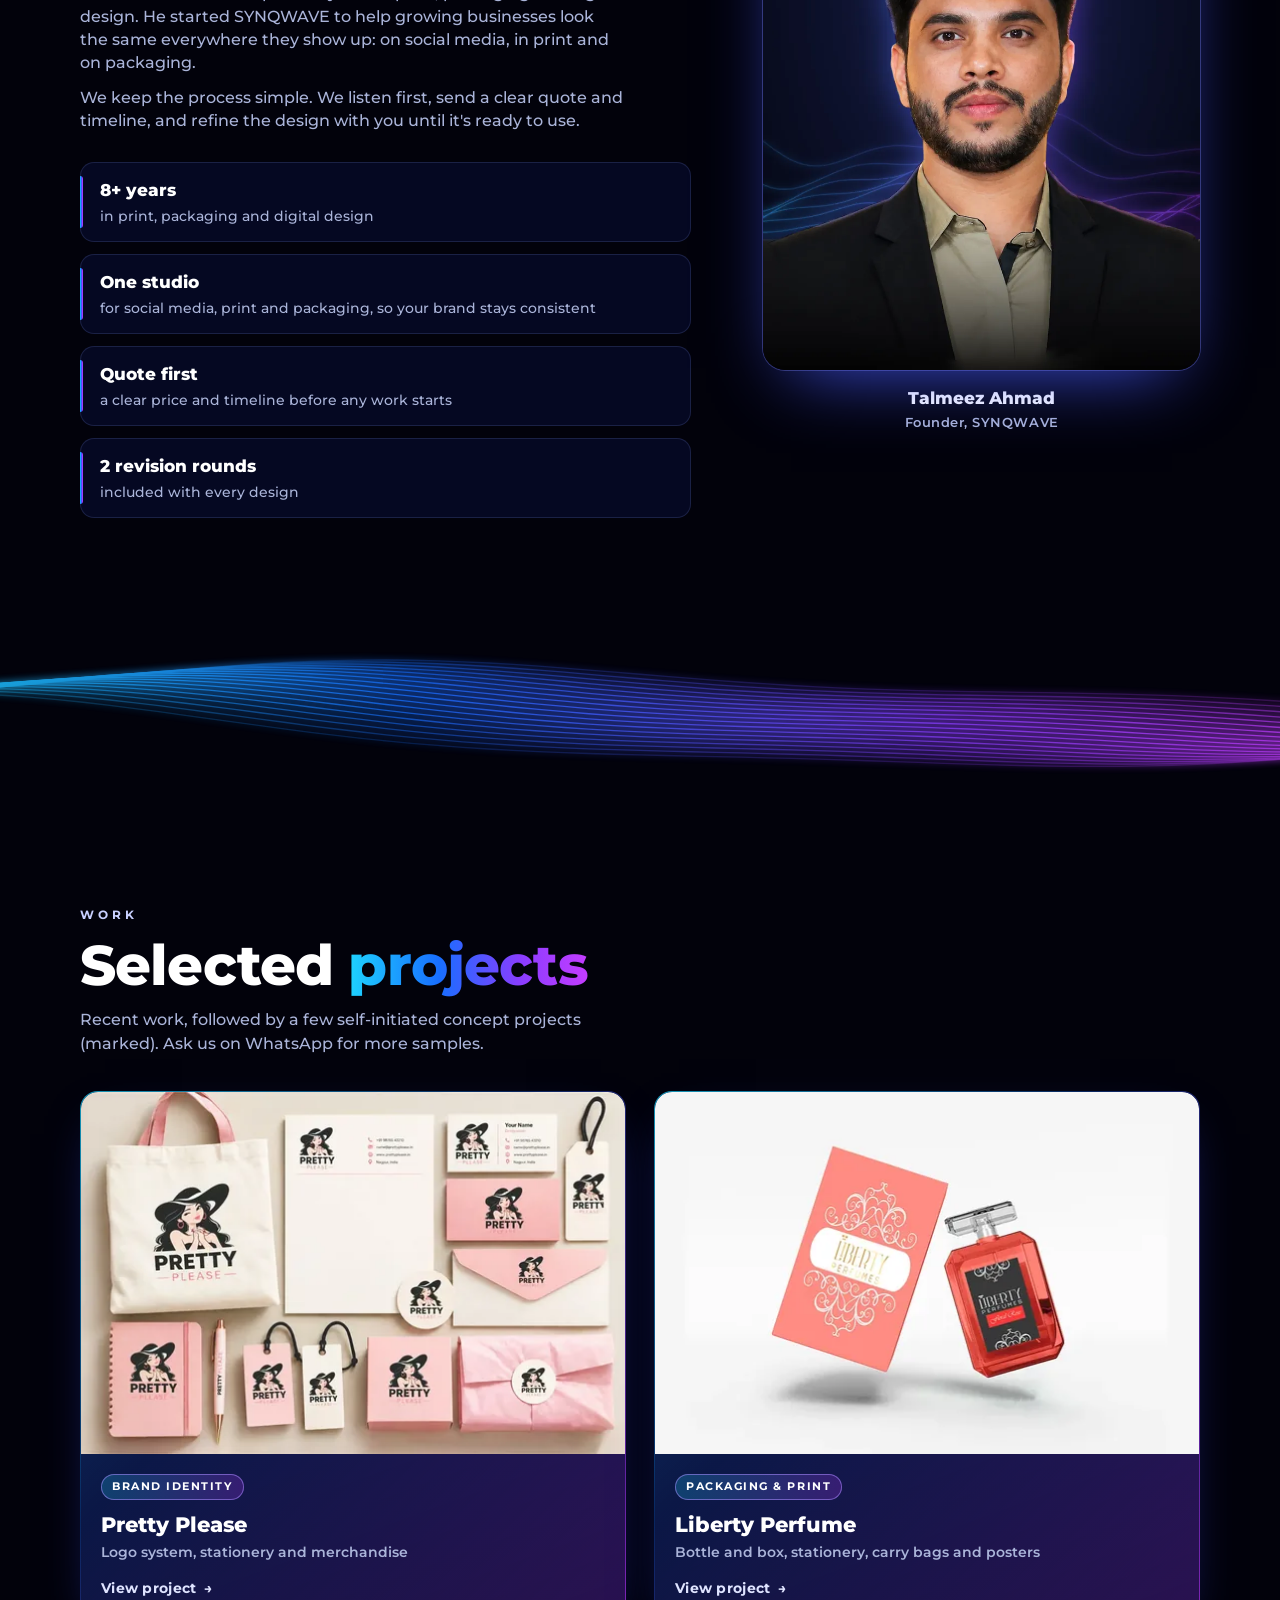
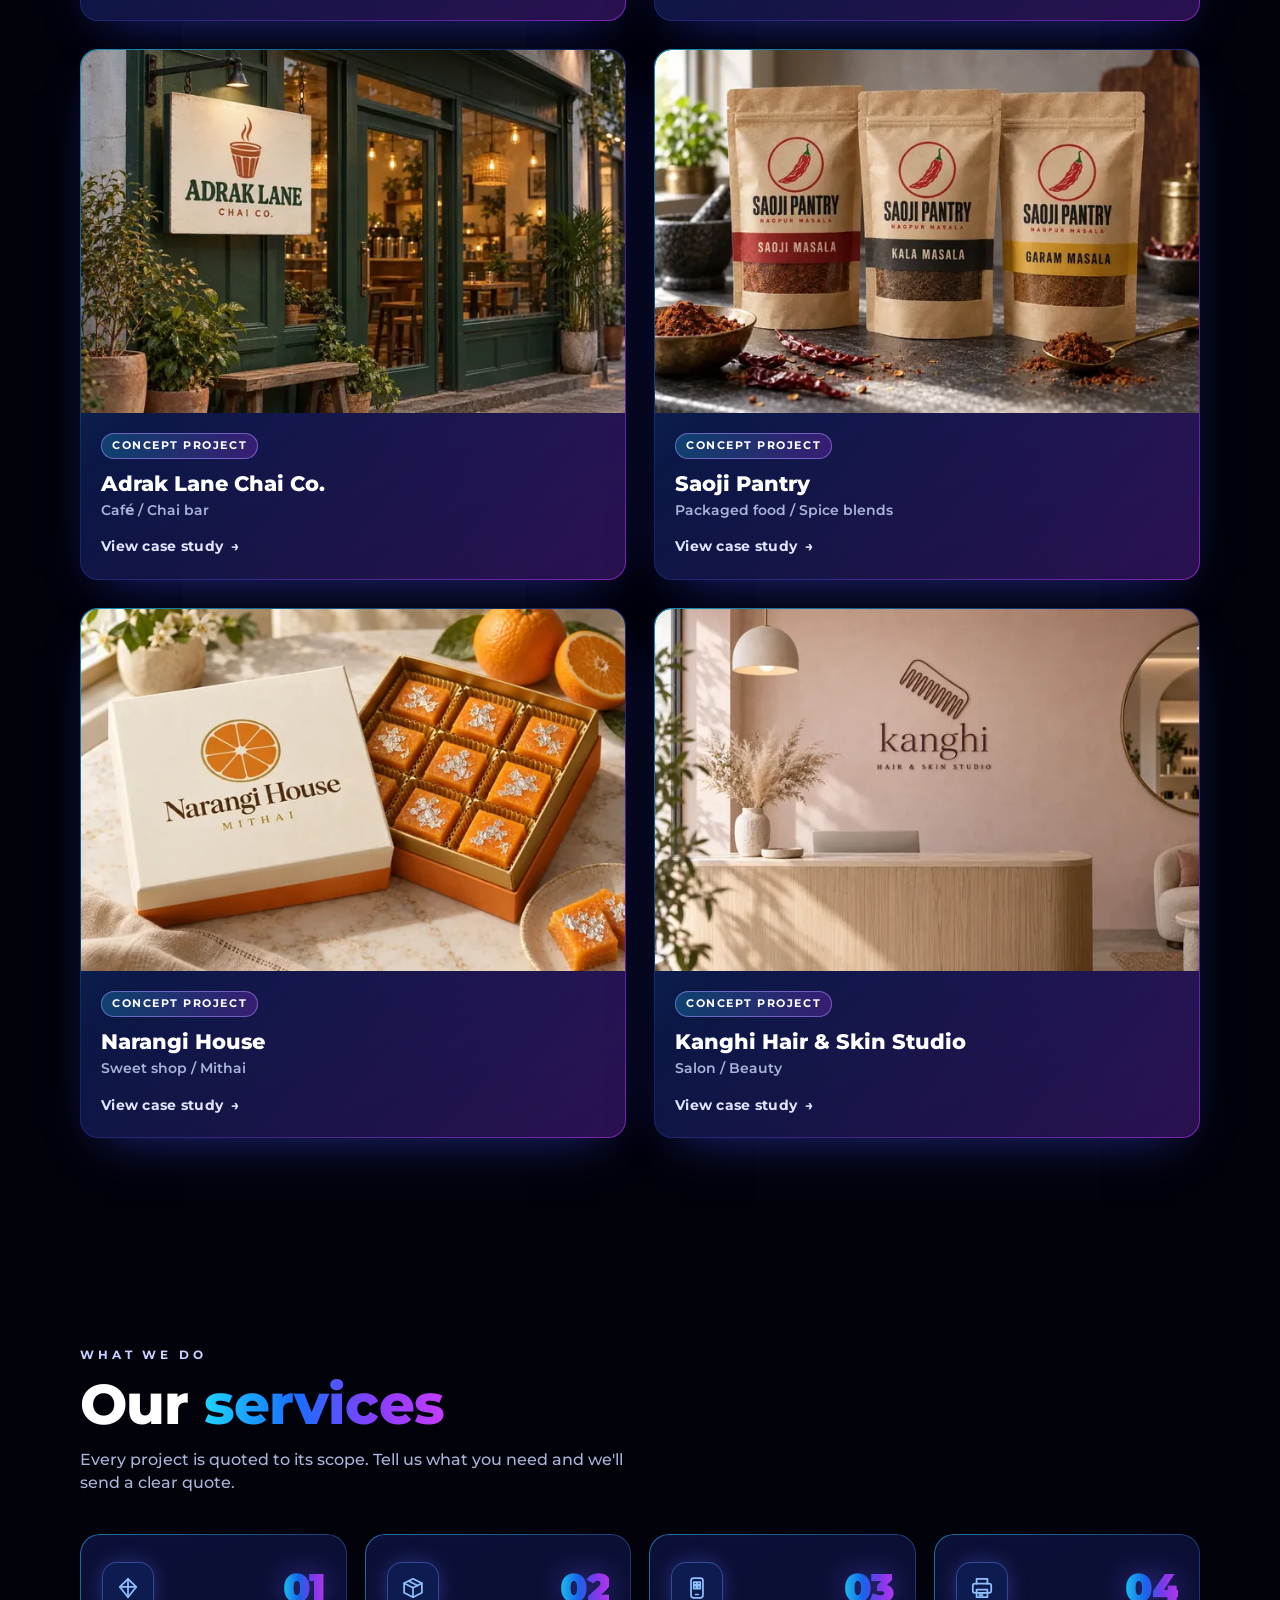
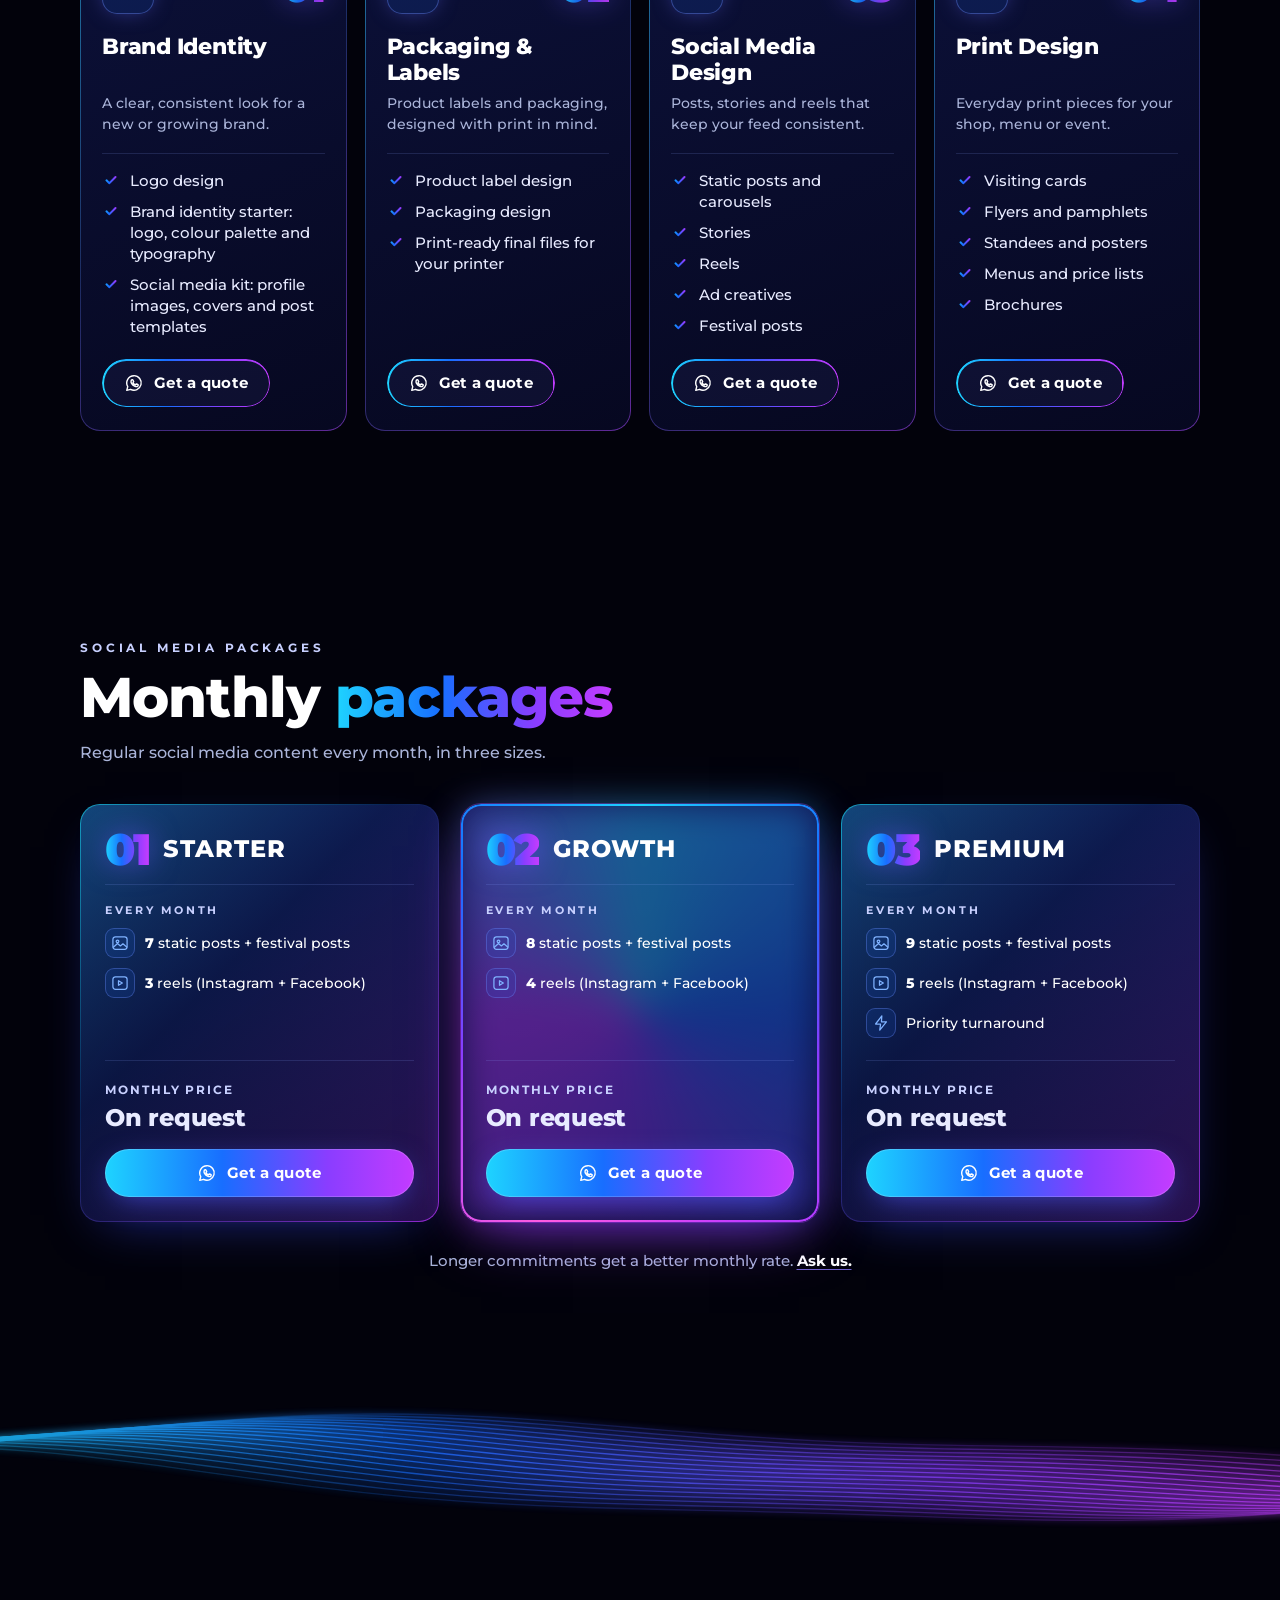
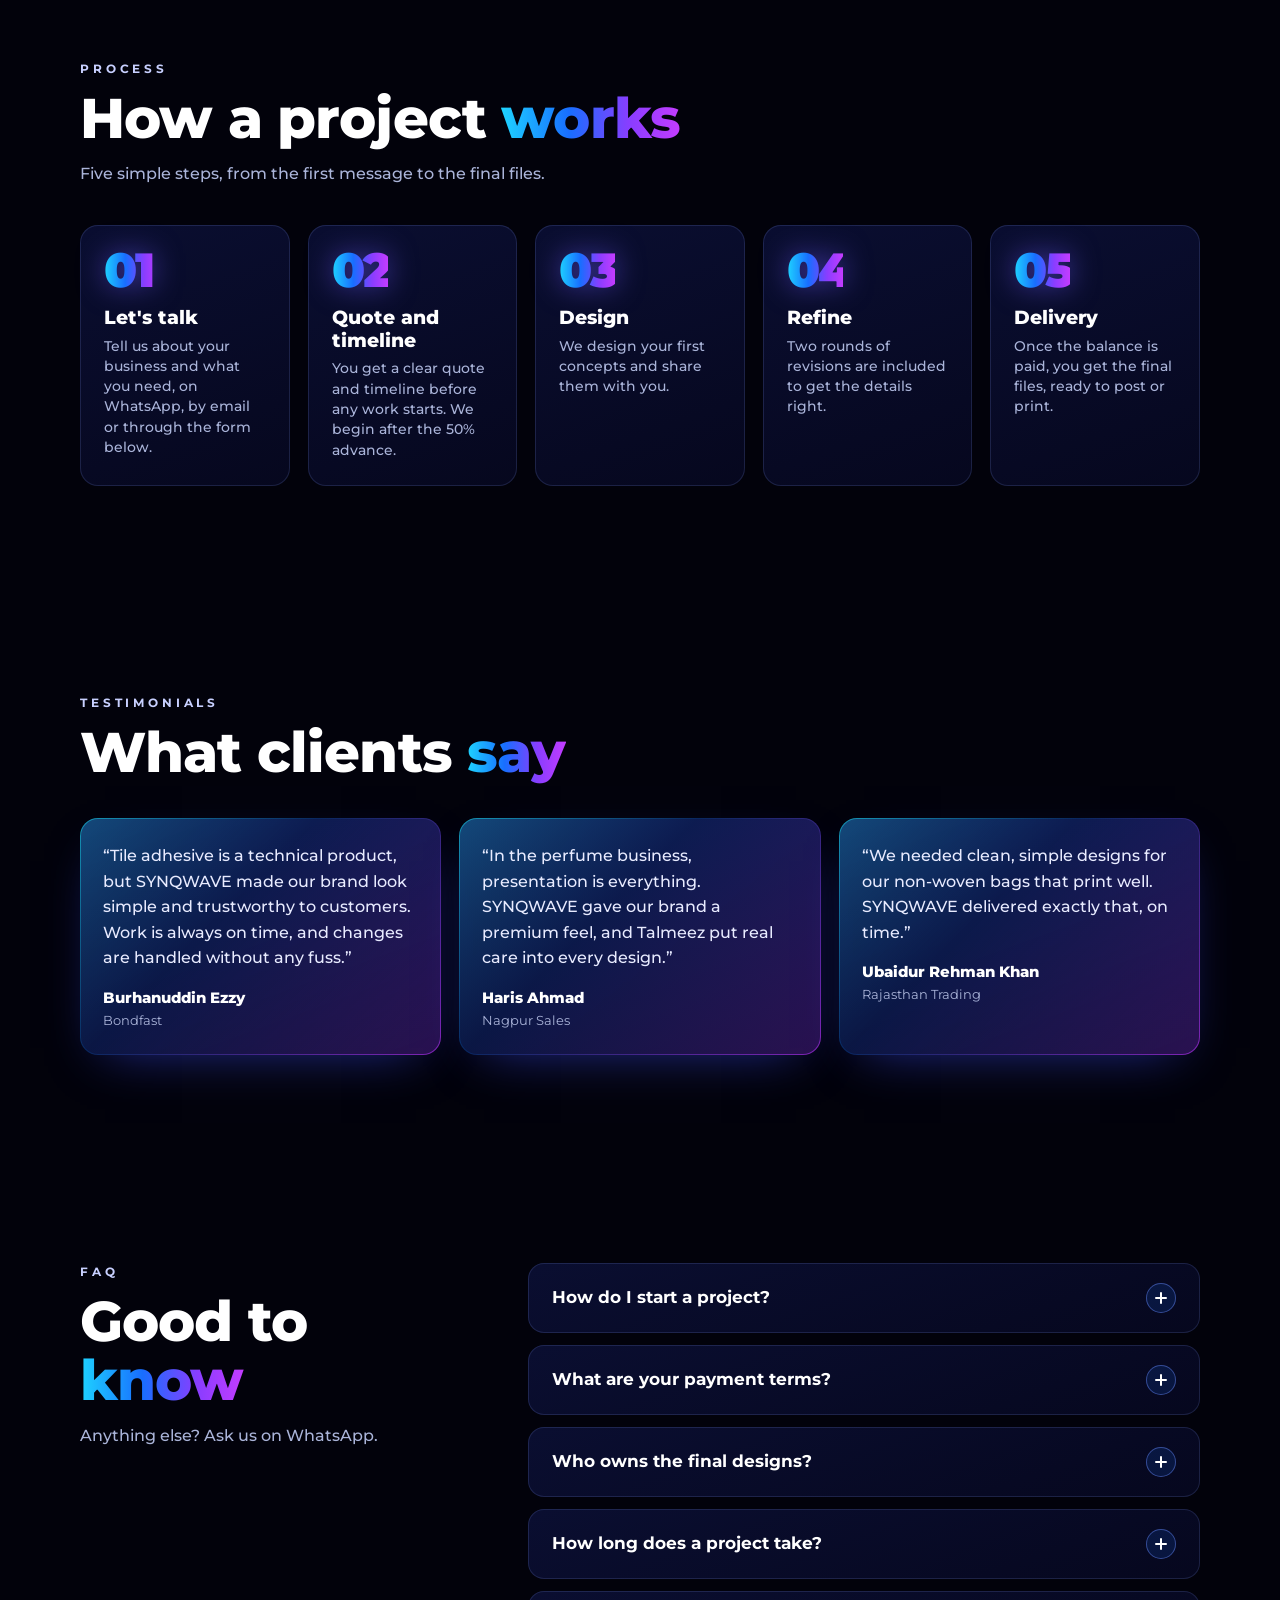
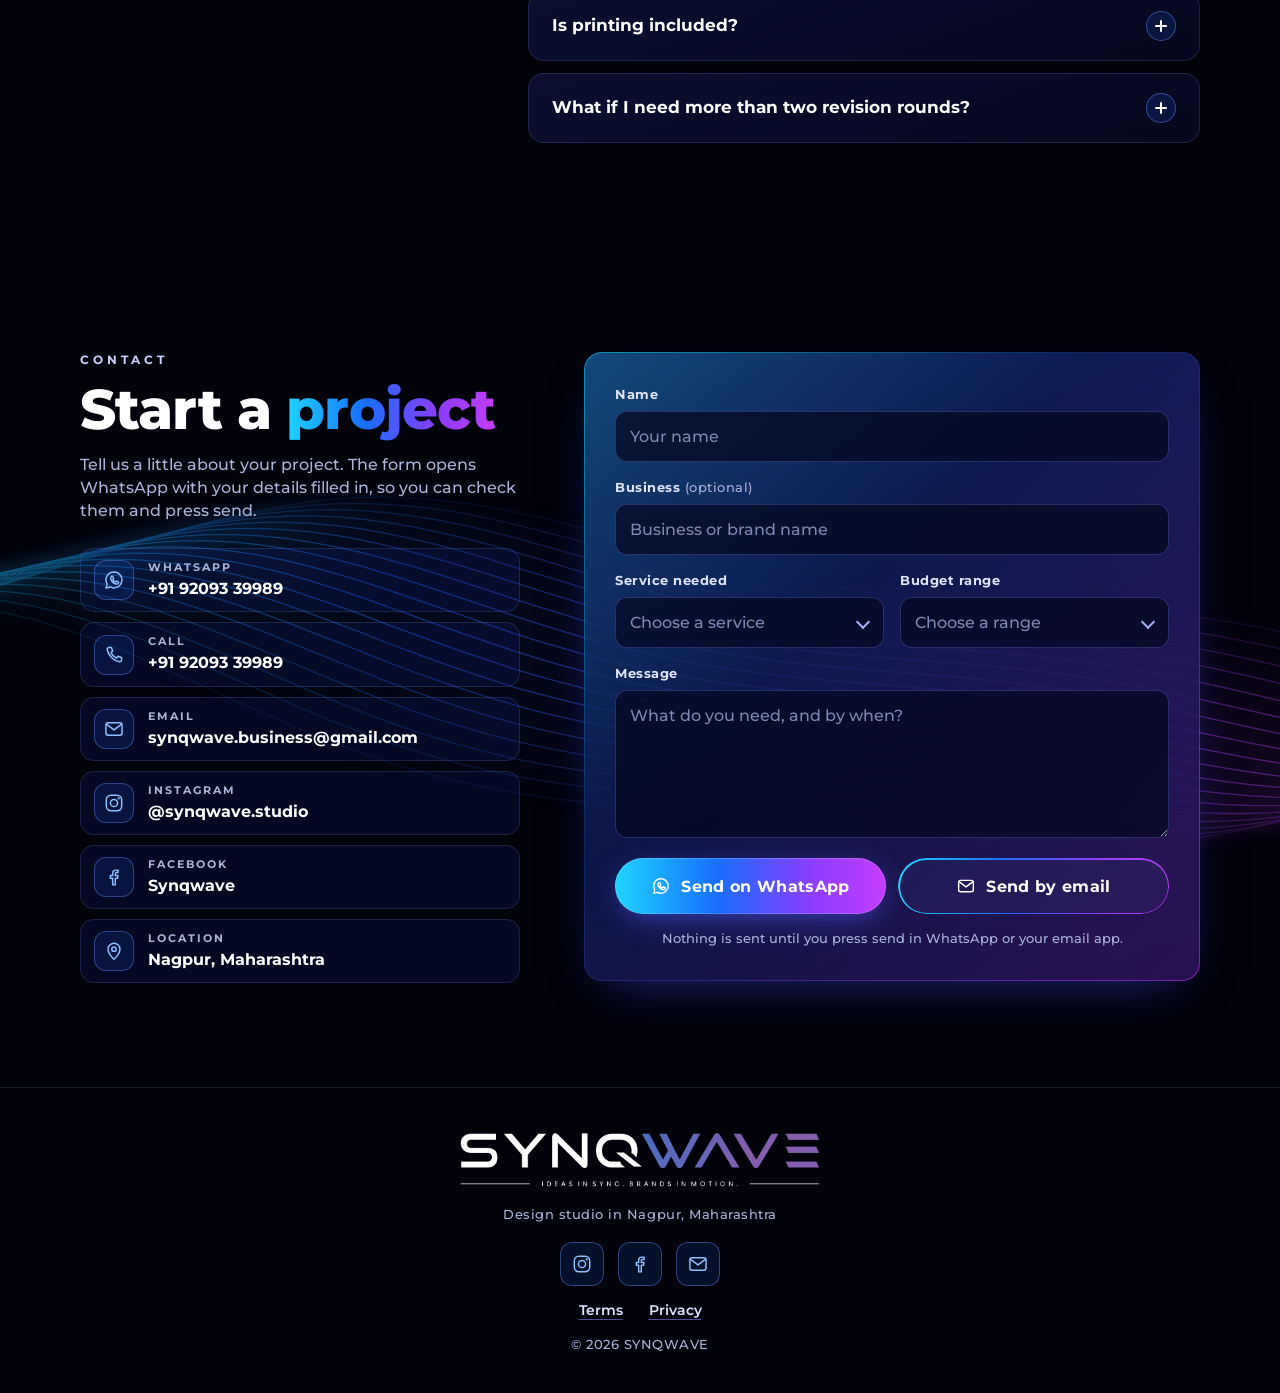
==== commit 60735738: "Robust against hanging requests: content.js + main.js inlined into index.html (build-inline.py copie" ====
--- a/index.html
+++ b/index.html
@@ -25,10 +25,8 @@
 <link rel="preload" href="assets/montserrat.woff2?v=4p" as="font" type="font/woff2" crossorigin>
 <link rel="preload" href="assets/synqwave-logo.webp?v=4p" as="image" fetchpriority="high">
 <link rel="preload" href="assets/video/branding.webp?v=4p" as="image">
-<link rel="stylesheet" href="styles.css?v=4r">
+<link rel="stylesheet" href="styles.css?v=4t">
 <script type="application/ld+json">{"@context": "https://schema.org", "@type": "LocalBusiness", "name": "SYNQWAVE", "description": "SYNQWAVE is a small design studio in Nagpur, Maharashtra. Brand identity, packaging and labels, social media design and print design for growing businesses.", "url": "https://synqwave.co/", "image": "https://synqwave.co/og.jpg", "logo": "https://synqwave.co/og.jpg", "telephone": "+91 92093 39989", "email": "synqwave.business@gmail.com", "address": {"@type": "PostalAddress", "addressLocality": "Nagpur", "addressRegion": "Maharashtra", "addressCountry": "IN"}, "founder": {"@type": "Person", "name": "Talmeez Ahmad"}}</script>
-<script src="content.js?v=4p" defer></script>
-<script src="main.js?v=4s" defer></script>
 </head>
 <body>
 <svg width="0" height="0" style="position:absolute" aria-hidden="true">
@@ -312,5 +310,562 @@
     <p class="copy">© 2026 SYNQWAVE</p>
   </div>
 </footer>
+<!--inline-js:start (generated by build-inline.py from content.js + main.js; edit those files, not this block)-->
+<script>/* content.js */
+/* SYNQWAVE site content.
+   Everything that is still to come from the studio lives here. Fill in a value, save, republish.
+   Leave a list empty ([]) or a value empty ("") and that part of the site stays hidden,
+   so nothing placeholder-like ever shows. Images: put files in assets/ and use their path.
+   Every asset path carries ?v=<version>; when you replace a file, change the version (find-and-replace ?v=4p
+   in index.html, content.js, styles.css) so no browser keeps an old or failed copy.
+   The work cards, service videos and founder photo are ALSO written directly in index.html (so they show
+   even before JavaScript runs); when you change them here, change index.html to match. */
+window.SYNQWAVE_CONTENT = {
+
+  /* Founder photo for the About section. Empty = the logo tile shows instead.
+     Example: founderPhoto: "assets/founder.webp?v=4p" */
+  founderPhoto: "assets/founder-talmeez-v3.webp?v=4p",
+
+  /* Service videos right after the hero, in order. Muted, looping, play while on screen.
+     src = 1080px file (900px and wider), srcM = 810px light file (phones), poster = still. Empty list = hidden. */
+  serviceVideos: [
+    { label: "Branding",     src: "assets/video/branding-d.mp4?v=4p", srcM: "assets/video/branding-p.mp4?v=4p",  poster: "assets/video/branding.webp?v=4p" },
+    { label: "Packaging",    src: "assets/video/packaging-d.mp4?v=4p", srcM: "assets/video/packaging-p.mp4?v=4p", poster: "assets/video/packaging.webp?v=4p" },
+    { label: "Print",        src: "assets/video/print-d.mp4?v=4p", srcM: "assets/video/print-p.mp4?v=4p",     poster: "assets/video/print.webp?v=4p" },
+    { label: "Social Media", src: "assets/video/social-d.mp4?v=4p", srcM: "assets/video/social-p.mp4?v=4p",    poster: "assets/video/social.webp?v=4p" }
+  ],
+
+  /* Case studies (4 to 6 real projects). Empty = "Selected projects coming soon" shows.
+     Each entry:
+     { client: "Client name", industry: "Industry",
+       images: [{ src: "assets/work/client-1.webp?v=4p", alt: "What the image shows" }],
+       problem: "What the client needed or what wasn't working.",
+       whatWeDid: "What SYNQWAVE designed.",
+       outcome: "What was delivered.",  (or result: "a real, checkable result")
+       logo: { src: "...", alt: "..." } (optional, shown in the case study) }
+     Images for these projects live on assets/work/
+     and assets/work/ (each media site holds about 1.3 MB). */
+  caseStudies: [
+    { client: "Pretty Please", industry: "Logo system, stationery and merchandise", tag: "Brand identity",
+      images: [
+        { src: "assets/work/pretty-please-1.webp?v=4p", w: 1400, h: 788, alt: "Pretty Please stationery and merchandise: tote bag, letterhead, business cards, tags, notebook and envelope" },
+        { src: "assets/work/pretty-please-2.webp?v=4p", w: 1400, h: 788, alt: "Pretty Please brand identity presentation: trendy, expressive, youthful, for Gen-Z" },
+        { src: "assets/work/pretty-please-3.webp?v=4p", w: 1400, h: 788, alt: "Pretty Please logo system: primary logo, secondary logo, logo mark and black and white version" },
+        { src: "assets/work/pretty-please-4.webp?v=4p", w: 1400, h: 788, alt: "Pretty Please logo on pink t-shirts" }
+      ] },
+    { client: "Liberty Perfume", industry: "Bottle and box, stationery, carry bags and posters", tag: "Packaging & print",
+      images: [
+        { src: "assets/work/liberty-perfume-1.webp?v=4p", w: 1052, h: 600, alt: "Liberty Perfumes bottle and coral box" },
+        { src: "assets/work/liberty-perfume-2.webp?v=4p", w: 1052, h: 600, alt: "Liberty Perfumes stationery: business cards, letterheads and envelopes" },
+        { src: "assets/work/liberty-perfume-3.webp?v=4p", w: 1050, h: 600, alt: "Liberty Perfumes white and navy carry bags" },
+        { src: "assets/work/liberty-perfume-4.webp?v=4p", w: 1052, h: 600, alt: "Three Liberty Perfumes posters with dancers, framed on a wall" }
+      ] },
+    { client: "Adrak Lane Chai Co.", industry: "Café / Chai bar", tag: "Concept project",
+      logo: { src: "assets/work/adrak-lane-logo.webp?v=4p", alt: "Adrak Lane Chai Co. logo" },
+      images: [
+        { src: "assets/work/adrak-lane-storefront.webp?v=4p", alt: "Adrak Lane Chai Co. shopfront at dusk with a cream hanging signboard showing the kulhad cup logo" },
+        { src: "assets/work/adrak-lane-cups.webp?v=4p", alt: "Adrak Lane takeaway chai cups with terracotta sleeves, clay kulhads and a menu card on a café counter" },
+        { src: "assets/work/adrak-lane-social.webp?v=4p", alt: "Phone showing the Adrak Lane Instagram grid in cream, terracotta and forest green" }
+      ],
+      problem: "A new neighbourhood chai bar needed a name-led identity that felt warm and local without looking like every other roadside tapri, and that would work across cups, signage and Instagram from day one.",
+      whatWeDid: "Built the identity around the kulhad: a simple cup-and-steam mark, a friendly rounded serif wordmark and a terracotta, cream and forest-green palette. Applied it to takeaway cups and sleeves, a menu card, the shopfront signboard and a launch grid for Instagram.",
+      outcome: "A complete identity system (logo, colour palette, type pairing), takeaway cup and sleeve design, a menu card, shopfront signage and a 9-post Instagram launch grid." },
+    { client: "Saoji Pantry", industry: "Packaged food / Spice blends", tag: "Concept project",
+      logo: { src: "assets/work/saoji-pantry-logo.webp?v=4p", alt: "Saoji Pantry logo" },
+      images: [
+        { src: "assets/work/saoji-pantry-pouches.webp?v=4p", alt: "Saoji Pantry kraft spice pouches for Saoji Masala, Kala Masala and Garam Masala on a slate counter" },
+        { src: "assets/work/saoji-pantry-jars.webp?v=4p", alt: "Saoji Pantry glass spice jars with round kraft labels on a wooden kitchen shelf" },
+        { src: "assets/work/saoji-pantry-social.webp?v=4p", alt: "Phone showing the Saoji Pantry Instagram grid in chilli red, charcoal and kraft brown" }
+      ],
+      problem: "A small-batch maker of Nagpur-style Saoji masalas wanted to move from plain plastic packets to retail-ready packaging that looks trustworthy on a shelf and online, while keeping a clear local character.",
+      whatWeDid: "Designed a stamp-style badge logo with a dried red chilli, a tall condensed wordmark and a chilli-red, charcoal and kraft palette. Created a label system for stand-up pouches and glass jars that keeps the brand constant and colour-codes each blend.",
+      outcome: "A badge logo and identity, a packaging label system for 3 SKUs (Saoji Masala, Kala Masala, Garam Masala) across pouches and jars, and a set of social post templates." },
+    { client: "Narangi House", industry: "Sweet shop / Mithai", tag: "Concept project",
+      logo: { src: "assets/work/narangi-house-logo.webp?v=4p", alt: "Narangi House logo" },
+      images: [
+        { src: "assets/work/narangi-house-box.webp?v=4p", alt: "Narangi House ivory and orange sweet box with gold-foil logo, opened to show orange burfi" },
+        { src: "assets/work/narangi-house-bag.webp?v=4p", alt: "Narangi House ivory paper carry bag with orange rope handles on a sweet-shop counter" },
+        { src: "assets/work/narangi-house-stationery.webp?v=4p", alt: "Narangi House business cards, menu card and orange sticker seal in a flat-lay" }
+      ],
+      problem: "A family sweet shop known for orange burfi wanted gift packaging and a look that felt premium enough for festivals and weddings, while still feeling like a Nagpur mithai shop.",
+      whatWeDid: "Created an orange-slice sun emblem, a high-contrast serif wordmark and an ivory, orange and antique-gold palette. Designed a gift box with a gold-foil lid, a carry bag, business cards, a menu card and a round sticker seal.",
+      outcome: "A complete identity system, festive gift box and carry bag designs, business cards, a menu card and a sticker seal for packing." },
+    { client: "Kanghi Hair & Skin Studio", industry: "Salon / Beauty", tag: "Concept project",
+      logo: { src: "assets/work/kanghi-studio-logo.webp?v=4p", alt: "Kanghi Hair & Skin Studio logo" },
+      images: [
+        { src: "assets/work/kanghi-studio-reception.webp?v=4p", alt: "Kanghi Hair & Skin Studio reception with the logo on a blush-pink wall above an oak desk" },
+        { src: "assets/work/kanghi-studio-cards.webp?v=4p", alt: "Kanghi business cards, appointment card and serum bottle label on blush-pink linen" },
+        { src: "assets/work/kanghi-studio-social.webp?v=4p", alt: "Phone showing the Kanghi Instagram grid in blush pink and deep plum" }
+      ],
+      problem: "A new hair and skin studio wanted a calm, premium identity that would stand apart from loud, discount-led salon branding in the area.",
+      whatWeDid: "Designed a single-line comb mark with a refined lowercase serif wordmark, set in a blush-pink and deep-plum palette. Applied it to reception wall signage, business and appointment cards, a product label and an Instagram grid style.",
+      outcome: "A logo and identity system, reception signage, business and appointment cards, a retail product label and a 9-post Instagram grid style." }
+  ],
+
+  /* Testimonials (real quotes only, with the client's permission). Empty = section hidden.
+     Each entry: { quote: "Their words.", name: "Their name", business: "Their business" } */
+  testimonials: [
+    { quote: "Tile adhesive is a technical product, but SYNQWAVE made our brand look simple and trustworthy to customers. Work is always on time, and changes are handled without any fuss.", name: "Burhanuddin Ezzy", business: "Bondfast" },
+    { quote: "In the perfume business, presentation is everything. SYNQWAVE gave our brand a premium feel, and Talmeez put real care into every design.", name: "Haris Ahmad", business: "Nagpur Sales" },
+    { quote: "We needed clean, simple designs for our non-woven bags that print well. SYNQWAVE delivered exactly that, on time.", name: "Ubaidur Rehman Khan", business: "Rajasthan Trading" }
+  ],
+
+  /* Monthly package prices. Empty = "On request" + "Get a quote".
+     Write the number only, e.g. "4,250". */
+  packagePrices: { starter: "", growth: "", premium: "" }
+};
+
+</script>
+<script>/* main.js */
+(function(){
+"use strict";
+var d=document,root=d.documentElement;
+root.classList.add("js");
+var RM=window.matchMedia&&matchMedia("(prefers-reduced-motion: reduce)").matches;
+var C=window.SYNQWAVE_CONTENT||{};
+var WA="919209339989",EMAIL="synqwave.business@gmail.com";
+function el(tag,cls,txt){var e=d.createElement(tag);if(cls)e.className=cls;if(txt!=null)e.textContent=txt;return e;}
+var WA_PRE="\uD83C\uDF10 From synqwave.co website \u2014 ";
+function waLink(t){return "https://wa.me/"+WA+"?text="+encodeURIComponent(WA_PRE+t);}
+
+
+/* ---------- media that fails to load is fetched again ----------
+   On a weak or switching connection (mobile data <-> Wi-Fi) the browser can drop every request in flight; an image
+   that failed then shows a broken icon for good. Here a failed image is hidden (its placeholder shows) and fetched
+   again up to 4 times (1.5/4/9/20 s apart, at once when the connection comes back). */
+function mBust(u,n){u=String(u).replace(/[?&]r=\d+$/,"");return u+(u.indexOf("?")<0?"?":"&")+"r="+n;}
+function imgRetry(im){
+  var n=im._rt||0,u=im._rtSrc||im.currentSrc||im.getAttribute("src");
+  if(!u||/^data:|\.svg(\?|$)/.test(u))return;
+  im._rtSrc=u;im.classList.add("rt");
+  if(n>=4)return;im._rt=n+1;
+  clearTimeout(im._rtT);
+  im._rtT=setTimeout(function(){im.removeAttribute("srcset");im.removeAttribute("sizes");im.loading="eager";im.src=mBust(u,n+1);},navigator.onLine===false?600000:[1500,4000,9000,20000][n]);
+}
+d.addEventListener("error",function(e){var t=e.target;if(t&&t.tagName==="IMG")imgRetry(t);},true);
+d.addEventListener("load",function(e){var t=e.target;if(t&&t.tagName==="IMG"&&t._rtSrc){t.classList.remove("rt");t._rtSrc=null;}},true);
+function imgScan(){[].forEach.call(d.images,function(im){if(im.complete&&im.getAttribute("src")&&!im.naturalWidth)imgRetry(im);});}
+imgScan();
+addEventListener("online",function(){[].forEach.call(d.images,function(im){if(im._rtSrc&&im._rt<4){clearTimeout(im._rtT);im.removeAttribute("srcset");im.src=mBust(im._rtSrc,++im._rt);}});
+  svVids.forEach(function(v){if(v.error&&v._src){v.src=mBust(v._src,9);v.load();svPlay(v);}});});
+/* posters: if a poster failed, fetch it again */
+function posterCheck(v){var u=v.getAttribute("poster");if(!u)return;var k=0;
+  (function tryP(src){var p=new Image(),done=false;
+    function again(){if(done)return;done=true;if(k<4){k++;setTimeout(function(){tryP(mBust(u,k));},[1500,4000,9000,20000][k-1]);}}
+    /* v4t: a poster request that hangs (no error, no data) counts as failed after 7 s and is asked for again under a new URL */
+    var st=setTimeout(again,7000);
+    p.onload=function(){clearTimeout(st);done=true;if(src!==u)v.setAttribute("poster",src);};
+    p.onerror=function(){clearTimeout(st);again();};p.src=src;})(u);}
+/* v4t: stalled-image watchdog. On some connections a request is neither answered nor failed (it just hangs), so the
+   error-retry above never fires and the box stays empty. Every 3 s: an image near the screen that has been waiting
+   more than 7 s is asked for again under a new URL (up to 3 times). */
+setInterval(function(){var now=Date.now(),vh=innerHeight;
+  [].forEach.call(d.images,function(im){
+    if(im.complete||!im.getAttribute("src")||/^data:/.test(im.getAttribute("src")))return;
+    var r=im.getBoundingClientRect();if(r.bottom<-600||r.top>vh+600)return;
+    if(!im._ws){im._ws=now;return;}
+    if(now-im._ws<7000||(im._st||0)>=3)return;
+    im._st=(im._st||0)+1;im._ws=now;
+    var u=im._rtSrc||im.currentSrc||im.getAttribute("src");im._rtSrc=u;
+    im.removeAttribute("srcset");im.removeAttribute("sizes");im.loading="eager";im.src=mBust(u,10+im._st);
+  });
+},3000);
+
+/* ---------- content drop-ins (content.js) ---------- */
+/* founder photo */
+if(C.founderPhoto&&!d.querySelector(".founder-photo")){var ff=d.getElementById("founder-frame");if(ff){ff.innerHTML="";var fi=el("img","founder-photo");fi.src=C.founderPhoto;fi.alt="Talmeez Ahmad, founder of SYNQWAVE";fi.loading="lazy";fi.decoding="async";ff.appendChild(fi);ff.classList.add("has-photo");}}
+/* service videos: 4 tiles, lazy. Source by width: <900px the light phone file (srcM, 810px), >=900px the desktop file (src, 1080px).
+   Tiles are at most ~300 CSS px wide on desktop and ~78vw on phones, so these sizes stay sharp; no 4K download.
+   No src at page load (poster only, preload=none); src is set near the viewport after window load (see "service videos: lazy load" below). */
+var SV=(C.serviceVideos||[]).filter(function(v){return v&&v.src;});
+var svRow=d.getElementById("svc-row");
+var svVids=[];
+var cn=navigator.connection||{};
+var svLite=!!(cn.saveData||/(^|-)2g$/.test(cn.effectiveType||""));
+var vw=window.innerWidth||root.clientWidth;
+var svMob=vw<900;
+/* perf (v4r): the desktop grid tile is ~300 CSS px, so the 810px file is already sharper than the screen shows (even on 2x retina);
+   decode 4x 810px instead of 4x 1080px (about 45% fewer pixels to decode every frame), same picture */
+var svFr=svRow&&svRow.querySelector(".svc-frame"),svTileW=svFr?svFr.getBoundingClientRect().width:0;
+var svSmall=svMob||svLite||(svTileW>0&&svTileW*(window.devicePixelRatio||1)<=820);
+if(svRow&&svRow.querySelector("video")){
+  /* tiles are written in index.html (poster shows without JS); pick the file by width; Data Saver / 2G: the light file everywhere */
+  [].forEach.call(svRow.querySelectorAll("video"),function(v){
+    v._src=svSmall?(v.getAttribute("data-src-m")||v.getAttribute("data-src")):v.getAttribute("data-src");
+    svVids.push(v);
+  });
+  svRow.hidden=false;
+  svVids.forEach(function(v){posterCheck(v);v._pc=1;});
+}else if(SV.length&&svRow){
+  SV.forEach(function(s,i){
+    var f=el("figure","svc rv"),fr=el("div","svc-frame"),v=d.createElement("video");
+    v.muted=true;v.defaultMuted=true;v.loop=true;v.playsInline=true;v.preload="none";
+    ["muted","loop","playsinline"].forEach(function(a){v.setAttribute(a,"");});
+    v.setAttribute("preload","none");v.setAttribute("aria-hidden","true");v.width=1080;v.height=1080;
+    if(s.poster)v.poster=s.poster;
+    v._src=svSmall?(s.srcM||s.src):s.src;
+    fr.appendChild(v);f.appendChild(fr);f.appendChild(el("figcaption",null,s.label||""));svRow.appendChild(f);
+    svVids.push(v);
+  });
+  svRow.hidden=false;
+}
+
+/* case studies: card grid + case study dialog */
+var CS=(C.caseStudies||[]).filter(function(c){return c&&c.client;});
+var csOpen=null;
+var box=d.getElementById("cases");
+var staticCards=box?[].slice.call(box.querySelectorAll(".case")):[];
+if(CS.length&&box){
+  if(!staticCards.length)CS.forEach(function(c,n){
+    var imgs=(c.images||[]).filter(function(i){return i&&i.src;});
+    var a=el("article","case panel rv");
+    if(imgs.length){var cv=el("div","case-cover");var im=el("img");im.src=imgs[0].src;im.alt=imgs[0].alt||(c.client+" project by SYNQWAVE");im.width=1200;im.height=800;im.loading="lazy";im.decoding="async";cv.appendChild(im);a.appendChild(cv);}
+    var b=el("div","case-body");
+    if(c.tag)b.appendChild(el("span","tag tag-c",c.tag));
+    b.appendChild(el("h3",null,c.client));
+    if(c.industry)b.appendChild(el("p","case-ind",c.industry));
+    var btn=el("button","case-open");btn.type="button";btn.setAttribute("aria-haspopup","dialog");btn.setAttribute("aria-label",((c.problem||c.whatWeDid||c.outcome||c.result)?"View case study: ":"View project: ")+c.client);
+    btn.appendChild(el("span",null,(c.problem||c.whatWeDid||c.outcome||c.result)?"View case study":"View project"));var ar=el("span","case-ar","\u2192");ar.setAttribute("aria-hidden","true");btn.appendChild(ar);
+    btn.addEventListener("click",function(){openCase(n,btn);});
+    b.appendChild(btn);a.appendChild(b);box.appendChild(a);
+  });
+  /* cards written in index.html (images load without JS): wire their buttons to the case study viewer */
+  staticCards.forEach(function(a,n){var btn=a.querySelector(".case-open");if(btn&&CS[n])btn.addEventListener("click",function(){openCase(n,btn);});});
+  box.hidden=false;var we=d.getElementById("work-empty");if(we)we.remove();
+  var wi=d.getElementById("work-intro");if(wi&&CS.some(function(c){return /concept/i.test(c.tag||"");}))wi.hidden=false;
+
+  var dlg=d.getElementById("cs"),dsc=dlg&&dlg.querySelector(".cs-scroll"),lastBtn=null,pushed=false;
+  function openCase(n,from){
+    if(!dlg)return;var c=CS[n];lastBtn=from||null;
+    var hd=dlg.querySelector(".cs-head");hd.innerHTML="";
+    if(c.logo&&c.logo.src){var lg=el("img","cs-logo");lg.src=c.logo.src;lg.alt=c.logo.alt||(c.client+" logo");lg.width=600;lg.height=600;hd.appendChild(lg);}
+    var ht=el("div","cs-ht");
+    if(c.tag)ht.appendChild(el("span","tag tag-c",c.tag));
+    var h=el("h3",null,c.client);h.id="cs-title";ht.appendChild(h);
+    if(c.industry)ht.appendChild(el("p","case-ind",c.industry));
+    hd.appendChild(ht);
+    var g=dlg.querySelector(".cs-imgs");g.innerHTML="";
+    (c.images||[]).filter(function(i){return i&&i.src;}).forEach(function(i){var im=el("img",(i.w&&i.h)?"nat":null);im.src=i.src;im.alt=i.alt||(c.client+" project by SYNQWAVE");im.width=i.w||1200;im.height=i.h||800;im.decoding="async";g.appendChild(im);});
+    var dl=dlg.querySelector(".cs-dl");dl.innerHTML="";
+    [["Problem",c.problem],["What we did",c.whatWeDid],[c.result?"Result":"Outcome",c.result||c.outcome]].forEach(function(p){if(!p[1])return;var w=el("div");w.appendChild(el("dt",null,p[0]));w.appendChild(el("dd",null,p[1]));dl.appendChild(w);});
+    csOpen=n;
+    if(!dlg.open){if(dlg.showModal)dlg.showModal();else dlg.setAttribute("open","");d.body.classList.add("lock");
+      try{history.pushState({cs:1},"");pushed=true;}catch(e){pushed=false;}}
+    dsc.scrollTop=0;
+    var x=dlg.querySelector(".cs-x");if(x)x.focus({preventScroll:true});
+  }
+  function closeCase(fromPop){
+    if(!dlg||csOpen===null)return;csOpen=null;
+    if(dlg.open){if(dlg.close)dlg.close();else dlg.removeAttribute("open");}
+    d.body.classList.remove("lock");
+    if(pushed&&!fromPop){pushed=false;history.back();}pushed=false;
+    if(lastBtn)lastBtn.focus({preventScroll:true});
+  }
+  if(dlg){
+    dlg.querySelector(".cs-x").addEventListener("click",function(){closeCase(false);});
+    dlg.addEventListener("cancel",function(e){e.preventDefault();closeCase(false);});
+    dlg.addEventListener("click",function(e){if(e.target===dlg)closeCase(false);});
+    var cta=dlg.querySelector(".cs-cta");if(cta)cta.addEventListener("click",function(e){e.preventDefault();closeCase(false);setTimeout(function(){var t=d.getElementById("contact");if(t)t.scrollIntoView({behavior:RM?"auto":"smooth"});},250);});
+    addEventListener("popstate",function(){if(csOpen!==null)closeCase(true);});
+  }
+}
+/* testimonials */
+var TS=(C.testimonials||[]).filter(function(t){return t&&t.quote&&t.name;});
+if(TS.length){var tg=d.getElementById("t-grid");
+  TS.forEach(function(t){var f=el("figure","testi panel rv");var q=el("blockquote");q.appendChild(el("p",null,"\u201C"+t.quote+"\u201D"));f.appendChild(q);var fc=el("figcaption");fc.appendChild(el("b",null,t.name));if(t.business)fc.appendChild(el("span",null,t.business));f.appendChild(fc);tg.appendChild(f);});
+  d.getElementById("testimonials").hidden=false;
+}
+/* package prices: an empty price keeps "On request" */
+var PP=C.packagePrices||{};
+[].forEach.call(d.querySelectorAll(".pkg[data-tier]"),function(p){
+  var k=p.getAttribute("data-tier"),v=(PP[k]||"").replace(/[^\d,]/g,"");
+  if(!v||k==="starter")return;
+  var bx=p.querySelector("[data-price]");bx.innerHTML="";
+  bx.appendChild(el("p","pfrom","Starting from"));var big=el("p","big");var cn=el("span","cnt","\u20B9"+v);big.appendChild(cn);big.appendChild(d.createTextNode(" "));big.appendChild(el("small",null,"/ month"));bx.appendChild(big);
+});
+
+/* ---------- nav ---------- */
+var nav=d.getElementById("nav"),burger=d.getElementById("burger"),menu=d.getElementById("menu");
+function onScroll(){nav.classList.toggle("scrolled",scrollY>20);}
+addEventListener("scroll",onScroll,{passive:true});onScroll();
+function setMenu(open){
+  nav.classList.toggle("open",open);
+  burger.setAttribute("aria-expanded",open?"true":"false");
+  burger.setAttribute("aria-label",open?"Close menu":"Open menu");
+  d.body.classList.toggle("lock",open);
+  if(open){menu.hidden=false;}else{setTimeout(function(){if(!nav.classList.contains("open"))menu.hidden=true;},320);}
+}
+burger.addEventListener("click",function(){setMenu(!nav.classList.contains("open"));});
+menu.addEventListener("click",function(e){if(e.target.closest("a"))setMenu(false);});
+addEventListener("keydown",function(e){if(e.key==="Escape"&&nav.classList.contains("open")){setMenu(false);burger.focus();}});
+addEventListener("resize",function(){if(innerWidth>=1140&&nav.classList.contains("open"))setMenu(false);});
+
+var IO="IntersectionObserver" in window;
+var links=[].slice.call(d.querySelectorAll(".links a"));
+if(IO){
+  var secIO=new IntersectionObserver(function(es){es.forEach(function(e){if(e.isIntersecting){var id=e.target.id;links.forEach(function(a){a.classList.toggle("act",a.getAttribute("href")==="#"+id);});}});},{rootMargin:"-45% 0px -50% 0px"});
+  ["about","work","services","packages","process","testimonials","faq","contact"].forEach(function(id){var s=d.getElementById(id);if(s)secIO.observe(s);});
+}
+
+/* stagger indexes */
+[].forEach.call(d.querySelectorAll("[data-stagger],#cases,#t-grid"),function(p){[].forEach.call(p.children,function(c,i){c.style.setProperty("--i",i);});});
+
+/* count-up on package prices (ends on the exact original text) */
+function fmt(n){var s=String(n),o="";while(s.length>3){o=","+s.slice(-3)+o;s=s.slice(0,-3);}return s+o;}
+function countUp(e){
+  var txt=e.textContent,target=parseInt(txt.replace(/[^\d]/g,""),10);
+  if(!target)return;
+  var t0=null,dur=1100;
+  e.style.minWidth=e.offsetWidth+"px";e.style.display="inline-block";e.style.textAlign="right";
+  function step(t){if(!t0)t0=t;var p=Math.min(1,(t-t0)/dur),k=1-Math.pow(1-p,3);
+    e.textContent="\u20B9"+fmt(Math.round(target*k));
+    if(p<1)requestAnimationFrame(step);else{e.textContent=txt;}}
+  requestAnimationFrame(step);
+}
+
+/* scroll reveal */
+var rvs=[].slice.call(d.querySelectorAll(".rv"));
+function reveal(x){x.classList.add("in");
+  /* phone swipe row (v4r): tiles to the right are clipped by the row, so they never "enter" the screen and stayed invisible (opacity 0)
+     until swiped, then faded in: an empty box while swiping. Reveal the whole row together with the first tile. */
+  if(x.parentNode&&x.parentNode.id==="svc-row")[].forEach.call(x.parentNode.children,function(s){if(s!==x&&s.classList.contains("rv")&&!s.classList.contains("in")){s.classList.add("in");if(typeof rIO!=="undefined"&&rIO)rIO.unobserve(s);}});if(x.classList.contains("pkg")){var c=x.querySelector(".cnt");if(c)setTimeout(function(){countUp(c);},350);}}
+if(IO){
+  var rIO=new IntersectionObserver(function(es){es.forEach(function(e){if(e.isIntersecting){reveal(e.target);rIO.unobserve(e.target);}});},{rootMargin:"0px 0px 10% 0px",threshold:0});
+  rvs.forEach(function(x){rIO.observe(x);});
+}else{rvs.forEach(function(x){x.classList.add("in");});}
+
+/* tap glow for touch */
+d.addEventListener("touchstart",function(e){var t=e.target.closest&&e.target.closest(".card,.pkg,.step,.case");if(!t)return;t.classList.add("tap");setTimeout(function(){t.classList.remove("tap");},700);},{passive:true});
+
+/* service videos: lazy load + play only while on screen (also under reduced motion / battery saver).
+   - nothing downloads before window "load"
+   - one file at a time: the next tile's file starts only when the current one can play (or after 5 s), so the first video
+     starts fast and images further down are not starved of bandwidth
+   - grid (>=900px): a tile joins the queue when it comes within ~200px of the viewport
+   - phone swipe row (<900px): only the tile that is actually showing in the row (>=55% visible) joins, once the row is near the viewport;
+     off-screen tiles pause and keep their src (no reload on swipe back)
+   - Data Saver / 2G: no automatic download; the poster shows with play controls */
+function svPlay(v){if(!v._on||!v.getAttribute("src"))return;var p=v.play();if(p&&p.catch)p.catch(function(){if(v._on&&v.paused)v.controls=true;});}
+var svQ=[],svCur=null,svT=0;
+function svNext(){
+  if(svCur)return;
+  var v=svQ.shift();if(!v)return;
+  svCur=v;
+  function done(){if(svCur!==v)return;clearTimeout(svT);svCur=null;svNext();}
+  v.addEventListener("canplaythrough",done,{once:true});v.addEventListener("error",done,{once:true});
+  v.addEventListener("error",function(){svRetry(v);});
+  svT=setTimeout(done,5000);
+  v.preload="auto";v.setAttribute("preload","auto");v.src=v._src;svPlay(v);
+}
+/* a failed video file (dropped connection, network switch) is fetched again: up to 4 times, 2/5/10/20 s apart; the poster stays meanwhile */
+function svRetry(v){var n=v._rt||0;if(n>=4||!v._src)return;v._rt=n+1;
+  setTimeout(function(){v.src=mBust(v._src,n+1);v.load();svPlay(v);},[2000,5000,10000,20000][n]);}
+function svLoad(v){if(v.getAttribute("src")||!v._src||v._queued)return;v._queued=true;svQ.push(v);svNext();}
+function svBusy(){for(var i=0;i<svVids.length;i++){if(!svVids[i].paused)return true;}return false;}
+if(svVids.length){
+  svVids.forEach(function(v){v.muted=true;v.defaultMuted=true;v.playsInline=true;});
+  var svRowNear=false,svGo=false;
+  function svStart(){
+    if(svGo)return;svGo=true;
+    svVids.forEach(function(v){if(!v._pc)posterCheck(v);});
+    if(!IO){svVids.forEach(function(v){v._on=true;svLoad(v);});return;}
+    /* play/pause by on-screen visibility (clipped by the swipe row, so hidden tiles read as off screen) */
+    var vIO=new IntersectionObserver(function(es){es.forEach(function(e){var v=e.target;v._on=e.isIntersecting;if(v._on)svPlay(v);else if(!v.paused)v.pause();});},{threshold:.35});
+    svVids.forEach(function(v){vIO.observe(v);});
+    if(svMob){
+      var seen=[];
+      var hIO=new IntersectionObserver(function(es){es.forEach(function(e){var v=e.target;seen[svVids.indexOf(v)]=e.isIntersecting;if(e.isIntersecting&&svRowNear)svLoad(v);});},{root:svRow,threshold:.55});
+      svVids.forEach(function(v){hIO.observe(v);});
+      new IntersectionObserver(function(es){svRowNear=es[es.length-1].isIntersecting;if(svRowNear)svVids.forEach(function(v,i){if(seen[i])svLoad(v);});},{rootMargin:"200px 0px"}).observe(svRow);
+    }else{
+      var lIO=new IntersectionObserver(function(es){es.forEach(function(e){if(e.isIntersecting){svLoad(e.target);lIO.unobserve(e.target);}});},{rootMargin:"200px 0px"});
+      svVids.forEach(function(v){lIO.observe(v);});
+    }
+  }
+  /* start at window load, or 1.5 s after the page is parsed if load is slow (a stuck request elsewhere must not hold the videos back) */
+  if(d.readyState==="complete")setTimeout(svStart,0);else{addEventListener("load",function(){setTimeout(svStart,0);});setTimeout(svStart,1500);}
+}
+
+/* ---------- contact form: compose WhatsApp / email ---------- */
+var form=d.getElementById("enquiry");
+if(form){
+  var err=d.getElementById("f-err");
+  function val(n){var f=form.elements[n];return f&&f.value?f.value.trim():"";}
+  function compose(){
+    var lines=["Hi SYNQWAVE, I'd like to start a project.",""];
+    lines.push("Name: "+val("name"));
+    if(val("business"))lines.push("Business: "+val("business"));
+    lines.push("Service needed: "+val("service"));
+    if(val("budget"))lines.push("Budget range: "+val("budget"));
+    lines.push("","Message:",val("message"));
+    return lines.join("\n");
+  }
+  function check(){
+    var bad=["name","service","message"].filter(function(n){return !val(n);});
+    ["name","service","message"].forEach(function(n){form.elements[n].setAttribute("aria-invalid",bad.indexOf(n)>-1?"true":"false");});
+    err.hidden=!bad.length;
+    if(bad.length){form.elements[bad[0]].focus();return false;}
+    return true;
+  }
+  function waURL(){return "https://wa.me/"+WA+"?text="+encodeURIComponent(WA_PRE+compose());}
+  function mailURL(){
+    var subj="Project enquiry"+(val("business")?" from "+val("business"):(val("name")?" from "+val("name"):""));
+    return "mailto:"+EMAIL+"?subject="+encodeURIComponent(subj)+"&body="+encodeURIComponent(compose().replace(/\n/g,"\r\n"));
+  }
+  form.addEventListener("input",function(e){if(!err.hidden&&e.target.value)e.target.setAttribute("aria-invalid","false");});
+  form.addEventListener("submit",function(e){
+    e.preventDefault();
+    if(!check())return;
+    var u=waURL();form.setAttribute("data-last-url",u);
+    var w=window.open(u,"_blank");
+    if(w){try{w.opener=null;}catch(_){}}else{location.href=u;}
+  });
+  d.getElementById("send-mail").addEventListener("click",function(){
+    if(!check())return;
+    var u=mailURL();form.setAttribute("data-last-url",u);
+    location.href=u;
+  });
+  window.SYNQWAVE_FORM={compose:compose,waURL:waURL,mailURL:mailURL};
+}
+
+/* FAQ accordion: smooth open/close, one open at a time */
+[].forEach.call(d.querySelectorAll(".q"),function(q){
+  var s=q.querySelector("summary"),a=q.querySelector(".ans");
+  s.addEventListener("click",function(e){
+    if(RM||!a.animate)return;
+    e.preventDefault();
+    if(q.open){var h=a.offsetHeight;var an=a.animate([{height:h+"px",opacity:1},{height:"0px",opacity:0}],{duration:280,easing:"ease"});an.onfinish=function(){q.open=false;};}
+    else{[].forEach.call(d.querySelectorAll(".q[open]"),function(o){if(o!==q)o.open=false;});q.open=true;var h2=a.offsetHeight;a.animate([{height:"0px",opacity:0},{height:h2+"px",opacity:1}],{duration:340,easing:"cubic-bezier(.2,.7,.1,1)"});}
+  });
+});
+
+/* hero waves canvas
+   Always alive: under reduced motion it keeps drifting, just slower (decorative, no layout movement).
+   Time-based motion (t from real elapsed time), drawn on every display frame (60 fps on phones too),
+   paused when off-screen or the tab is hidden, DPR capped for phones.
+   perf (v4r): the drawing runs in a background worker (OffscreenCanvas), so the 60 fps waves no longer occupy the page's
+   main thread (measured: they kept it ~75% busy at the top of the page on a mid-range phone, making taps, scrolling and
+   video start feel slow). Same drawing code, same look. Browsers without OffscreenCanvas draw on the page as before. */
+function wavesDraw(ctx,W,H,t){
+  function ribbon(cy,amp,n,spread,speed,alpha,flip){
+    var g=ctx.createLinearGradient(0,0,W,0);
+    g.addColorStop(0,"rgba(30,212,255,"+alpha+")");g.addColorStop(.38,"rgba(24,110,255,"+alpha+")");g.addColorStop(.72,"rgba(138,61,255,"+alpha+")");g.addColorStop(1,"rgba(196,60,255,"+alpha+")");
+    ctx.strokeStyle=g;
+    var step=W<700?10:12,k1=(Math.PI*2)/(W*1.1),k2=(Math.PI*2)/(W*.55);
+    for(var i=0;i<n;i++){
+      var f=i/(n-1),off=(f-.5)*spread,ph=f*1.6;
+      ctx.globalAlpha=.25+.75*Math.sin(f*Math.PI);
+      ctx.beginPath();
+      for(var x=-step;x<=W+step;x+=step){
+        var y=cy+off+Math.sin(x*k1+t*speed+ph)*amp+Math.sin(x*k2-t*speed*.7+ph*1.7)*amp*.35*flip;
+        if(x<0)ctx.moveTo(x,y);else ctx.lineTo(x,y);
+      }
+      ctx.stroke();
+    }
+    ctx.globalAlpha=1;
+  }
+  if(!W||!H)return;
+  ctx.clearRect(0,0,W,H);
+  ctx.lineWidth=1;ctx.globalCompositeOperation="lighter";
+  var m=W<700,amp=Math.min(H*.09,m?44:80);
+  ribbon(H*.86,amp,m?22:34,m?70:110,.55,.55,1);
+  ribbon(H*.12,amp*.7,m?14:22,m?44:70,.4,.32,-1);
+  ctx.globalCompositeOperation="source-over";
+}
+/* the worker: owns the canvas, runs its own frame loop; the page only tells it the size, on/off and "a video is playing" */
+function wavesWorker(){
+  var cv,ctx,W=0,H=0,on=false,raf=0,last=0,t=0,fc=0,SPEED=1,busy=false;
+  var rAF=self.requestAnimationFrame?function(f){return self.requestAnimationFrame(f);}:function(f){return setTimeout(function(){f(performance.now());},16);};
+  var cAF=self.cancelAnimationFrame?function(h){self.cancelAnimationFrame(h);}:clearTimeout;
+  function frame(ts){
+    raf=rAF(frame);
+    var dt=last?ts-last:0;last=ts;
+    if(dt>100)dt=100;
+    t+=dt/1000*SPEED;
+    if(W<900&&busy&&(fc++&1))return; /* phones: 30 fps while a service video plays */
+    wavesDraw(ctx,W,H,t);
+  }
+  self.onmessage=function(e){var m=e.data;
+    if(m.cv){cv=m.cv;ctx=cv.getContext("2d");SPEED=m.speed;}
+    if(!ctx)return;
+    if(m.w){W=m.w;H=m.h;var bw=Math.round(W*m.dpr),bh=Math.round(H*m.dpr);
+      if(cv.width!==bw||cv.height!==bh){cv.width=bw;cv.height=bh;}
+      ctx.setTransform(m.dpr,0,0,m.dpr,0,0);wavesDraw(ctx,W,H,t);}
+    if("busy" in m)busy=m.busy;
+    if("on" in m){if(m.on&&!raf){last=0;raf=rAF(frame);}else if(!m.on&&raf){cAF(raf);raf=0;}}
+  };
+}
+var cv=d.getElementById("waves");
+if(cv&&cv.getContext){
+  var SPEED=RM?.4:1,onScreen=true,wvGo=d.readyState==="complete";
+  function dims(){var r=cv.getBoundingClientRect();return {w:r.width,h:r.height,dpr:Math.min(window.devicePixelRatio||1,r.width<700?1.5:1.25)};}
+  var wk=null;
+  try{
+    if(cv.transferControlToOffscreen&&window.Worker&&window.OffscreenCanvas&&new OffscreenCanvas(1,1).getContext("2d")){
+      var wurl=URL.createObjectURL(new Blob([wavesDraw.toString()+"\n("+wavesWorker.toString()+")();"],{type:"text/javascript"}));
+      wk=new Worker(wurl);
+      var off=cv.transferControlToOffscreen();
+      wk.postMessage({cv:off,speed:SPEED},[off]);
+    }
+  }catch(e){wk=null;}
+  /* page-thread drawing: used when there is no worker, or if the worker fails (a fresh canvas replaces the transferred one) */
+  function local(){
+    var ctx=cv.getContext("2d"),W=0,H=0,BW=0,BH=0,raf=0,last=0,t=0,fc=0;
+    function frame(ts){
+      raf=requestAnimationFrame(frame);
+      if(!W&&!size())return;
+      var dt=last?ts-last:0;last=ts;
+      if(dt>100)dt=100; /* after a hitch, resume smoothly instead of jumping */
+      t+=dt/1000*SPEED;
+      if(W<900&&svBusy()&&(fc++&1))return; /* phones: 30 fps while a service video plays */
+      wavesDraw(ctx,W,H,t);
+    }
+    function size(){
+      var r=dims();if(!r.w||!r.h)return false;
+      var bw=Math.round(r.w*r.dpr),bh=Math.round(r.h*r.dpr);
+      W=r.w;H=r.h;
+      /* only touch the backing store when its size really changes (mobile URL-bar resizes would otherwise blank it) */
+      if(bw!==BW||bh!==BH){BW=bw;BH=bh;cv.width=bw;cv.height=bh;}
+      ctx.setTransform(r.dpr,0,0,r.dpr,0,0);
+      wavesDraw(ctx,W,H,t);
+      return true;
+    }
+    return {size:size,run:function(on){if(on&&!raf){last=0;raf=requestAnimationFrame(frame);}else if(!on&&raf){cancelAnimationFrame(raf);raf=0;}},busy:function(){}};
+  }
+  function remote(){
+    var lw=0,lh=0,ld=0,lb=null;
+    return {size:function(){var r=dims();if(!r.w||!r.h)return false;if(r.w!==lw||r.h!==lh||r.dpr!==ld){lw=r.w;lh=r.h;ld=r.dpr;wk.postMessage(r);}return true;},
+      run:function(on){wk.postMessage({on:on});},
+      busy:function(){var b=svBusy();if(b!==lb){lb=b;wk.postMessage({busy:b});}}};
+  }
+  var drv=wk?remote():local();
+  if(wk)wk.onerror=function(){ /* worker could not start: draw on the page instead, nothing visible changes */
+    wk.terminate();var n=cv.cloneNode(false);cv.parentNode.replaceChild(n,cv);cv=n;if(rso){rso.disconnect();rso.observe(cv);}if(wio){wio.disconnect();wio.observe(cv);}drv=local();drv.size();update();};
+  function update(){drv.run(!!(wvGo&&onScreen&&!d.hidden));}
+  var rsT=0;function onResize(){clearTimeout(rsT);drv.size();rsT=setTimeout(function(){drv.size();},200);}
+  addEventListener("resize",onResize);
+  addEventListener("orientationchange",function(){setTimeout(function(){drv.size();},250);});
+  var rso=window.ResizeObserver?new ResizeObserver(function(){drv.size();}):null;if(rso)rso.observe(cv);
+  drv.size();
+  /* the first frame is drawn at once; the animation loop starts after window "load",
+     so the page's own loading and first paint are not competing with 60 fps canvas drawing on phones */
+  var wio=IO?new IntersectionObserver(function(es){onScreen=es[es.length-1].isIntersecting;update();},{threshold:0}):null;if(wio)wio.observe(cv);
+  d.addEventListener("visibilitychange",update);
+  addEventListener("pageshow",update);
+  svVids.forEach(function(v){v.addEventListener("play",function(){drv.busy();});v.addEventListener("pause",function(){drv.busy();});});
+  if(wvGo)update();else addEventListener("load",function(){wvGo=true;update();});
+}
+
+/* perf (v4r): looping CSS effects (wave bands, glowing package border, gradient headline, button pulse, scroll cue) pause
+   while they are off screen and resume where they were when they come back, so nothing visible changes;
+   before, all of them kept the page busy every frame even when you were looking at another section */
+if(IO){
+  var aIO=new IntersectionObserver(function(es){es.forEach(function(e){e.target.classList.toggle("anim-off",!e.isIntersecting);});},{rootMargin:"100px 0px"});
+  [].forEach.call(d.querySelectorAll(".drift,.pkg.feat,.grad-anim,.hero-glow,.pulse,.scroll"),function(x){aIO.observe(x);});
+}
+})();
+
+</script>
+<!--inline-js:end-->
 </body>
 </html>
